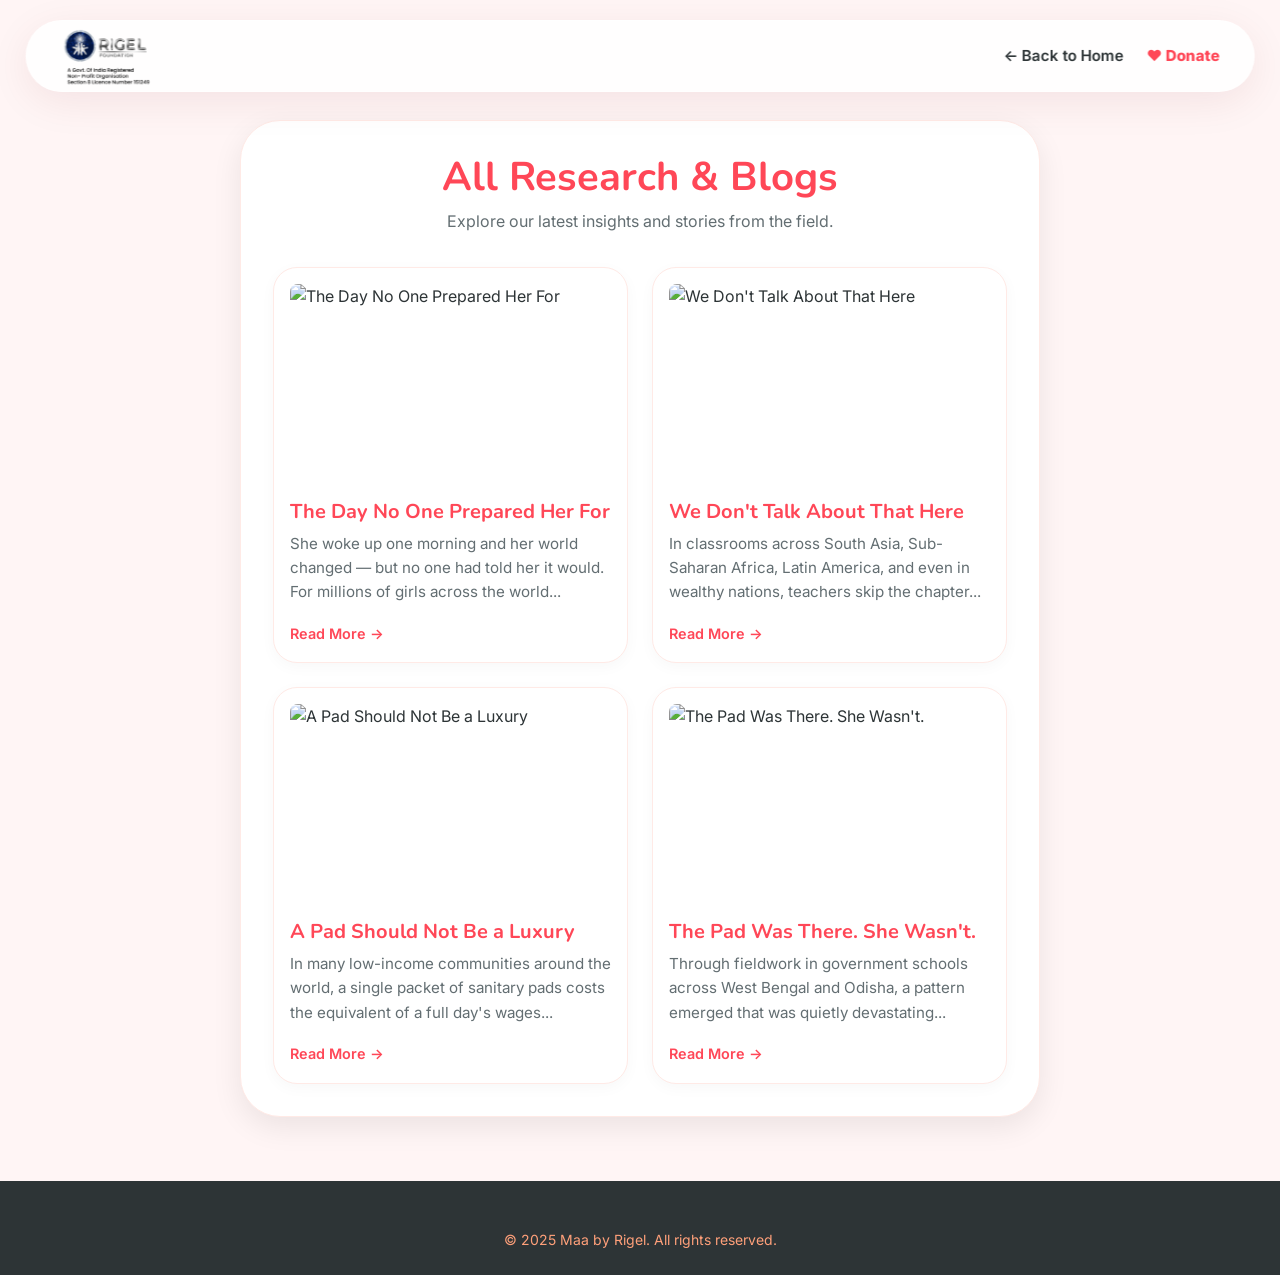
==== blog.html @ ddd319cc "initial upload" ====
<!DOCTYPE html>
<html lang="en">
<head>
  <meta charset="UTF-8">
  <meta name="viewport" content="width=device-width, initial-scale=1.0">
  <title>Blog | Maa by Rigel</title>
  <link rel="stylesheet" href="styles.css">
  <style>
    body {
      background-color: var(--color-bg);
      font-family: var(--font-family);
    }
    .blog-article {
      max-width: 800px;
      margin: 120px auto var(--space-16) auto;
      background: #fff;
      padding: var(--space-8);
      border-radius: var(--radius-xl);
      box-shadow: var(--shadow-md);
      border: 1px solid var(--red-200);
    }
    .back-link {
      display: inline-block;
      margin-bottom: var(--space-6);
      color: var(--color-text-muted);
      font-weight: 600;
      font-size: 0.95rem;
      text-decoration: none;
    }
    .back-link:hover { color: var(--color-crimson); }
    #blog-image {
      width: 100%;
      height: auto;
      max-height: 450px;
      object-fit: cover;
      border-radius: var(--radius-lg);
      margin-bottom: var(--space-6);
    }
    #blog-title {
      color: var(--color-crimson);
      font-family: var(--font-display);
      font-size: 2.5rem;
      margin-bottom: var(--space-6);
      line-height: 1.2;
    }
    #blog-content {
      line-height: 1.8;
      color: var(--color-text);
      font-size: 1.1rem;
    }
    .loading-state, .error-state {
      text-align: center;
      padding: var(--space-16) 0;
    }
    .error-state {
      display: none;
    }
  </style>
</head>
<body>

  <!-- Header -->
  <header id="site-header">
    <div class="header-container">
      <a href="index.html" class="logo">
        <img src="media/Rigel%20Logo.png" alt="Rigel Logo" style="height: 64px; width: auto; object-fit: contain;">
      </a>
      <nav id="desktop-nav">
        <ul>
          <li><a href="index.html">← Back to Home</a></li>
          <li><a href="donate.html" style="color: var(--color-crimson); font-weight: 800;">❤️ Donate</a></li>
        </ul>
      </nav>
    </div>
  </header>

  <main>
    <article class="blog-article container">
      <a href="index.html" id="back-to-home-link" class="back-link">← Back to Home</a>
      
      <div id="loading" class="loading-state">
        <h2>Loading...</h2>
      </div>

      <div id="error-msg" class="error-state">
        <h2 style="color: var(--color-crimson);">Article Not Found</h2>
        <p>The blog post you're looking for doesn't exist or has been removed.</p>
        <a href="blog.html" class="btn btn-primary" style="margin-top: 1rem;">View All Blogs</a>
      </div>

      <!-- Single Blog View -->
      <div id="blog-container" style="display: none;">
        <img id="blog-image" src="" alt="Blog Cover">
        <h1 id="blog-title"></h1>
        <div id="blog-content"></div>
      </div>

      <!-- All Blogs List View -->
      <div id="all-blogs-container" style="display: none;">
        <h1 style="color: var(--color-crimson); font-family: var(--font-display); font-size: 2.5rem; margin-bottom: var(--space-2); text-align: center;">All Research & Blogs</h1>
        <p style="text-align: center; color: var(--color-text-muted); margin-bottom: var(--space-8);">Explore our latest insights and stories from the field.</p>
        <div id="all-blogs-grid" style="display: grid; grid-template-columns: repeat(auto-fit, minmax(300px, 1fr)); gap: var(--space-6);">
        </div>
      </div>
    </article>
  </main>

  <!-- Footer -->
  <footer id="site-footer" style="background:var(--red-900); padding:3rem 0 1.5rem 0; color:var(--red-100);">
    <div class="container" style="text-align: center;">
      <p class="copyright">&copy; 2025 Maa by Rigel. All rights reserved.</p>
    </div>
  </footer>

  <script>
    document.addEventListener('DOMContentLoaded', async () => {
      // Use hash for routing (e.g., blog.html#1) because some local dev servers
      // drop query parameters during URL rewrites.
      const hashString = window.location.hash.substring(1);
      const blogId = parseInt(hashString);

      const loadingDiv = document.getElementById('loading');
      const errorDiv = document.getElementById('error-msg');
      const containerDiv = document.getElementById('blog-container');
      const allBlogsDiv = document.getElementById('all-blogs-container');
      const allBlogsGrid = document.getElementById('all-blogs-grid');
      const backLink = document.getElementById('back-to-home-link');

      try {
        const response = await fetch('data/blog.json');
        if (!response.ok) throw new Error('Failed to fetch blogs');
        
        const blogs = await response.json();

        // If no ID is provided, show ALL blogs
        if (!blogId || isNaN(blogId)) {
          backLink.style.display = 'none'; // Hide back link on main listing
          
          allBlogsGrid.innerHTML = blogs.map(blog => `
            <a href="blog.html#${blog.id}" onclick="setTimeout(() => window.location.reload(), 50)" class="card blog-card" style="text-align: left; text-decoration: none; display: block; border: 1px solid var(--red-200); border-radius: var(--radius-lg); padding: var(--space-4); transition: transform 0.3s ease;">
              <img src="${blog.image}" alt="${blog.title}" style="width: 100%; height: 200px; object-fit: cover; border-radius: var(--radius-sm); margin-bottom: 1rem;">
              <h3 style="color: var(--color-crimson); margin-bottom: 0.5rem; font-family: var(--font-display);">${blog.title}</h3>
              <p style="color: var(--color-text-muted); font-size: 0.95rem; margin-bottom: 1rem;">${blog.excerpt}</p>
              <span style="font-weight: 600; color: var(--color-crimson); font-size: 0.9rem;">Read More →</span>
            </a>
          `).join('');

          loadingDiv.style.display = 'none';
          allBlogsDiv.style.display = 'block';
          return;
        }

        // Show specific blog
        const blog = blogs.find(b => b.id === blogId);

        if (!blog) {
          loadingDiv.style.display = 'none';
          errorDiv.style.display = 'block';
          return;
        }

        // Populate content
        document.title = `${blog.title} | Maa by Rigel`;
        document.getElementById('blog-image').src = blog.image;
        document.getElementById('blog-image').alt = blog.title;
        document.getElementById('blog-title').textContent = blog.title;
        document.getElementById('blog-content').innerHTML = blog.content.replace(/\n\n/g, '<br><br>');

        loadingDiv.style.display = 'none';
        containerDiv.style.display = 'block';
      } catch (error) {
        console.error('Error loading blog:', error);
        loadingDiv.style.display = 'none';
        errorDiv.style.display = 'block';
      }
    });
  </script>
</body>
</html>
---- styles.css ----
/* ===== 01. CSS Custom Properties — Warm & Playful Theme ===== */
@import url('https://fonts.googleapis.com/css2?family=Inter:wght@400;500;600;700;800;900&family=Nunito:wght@400;600;700;800;900&display=swap');

:root {
  /* Brighter, friendlier colors for children */
  --color-crimson: #FF4757; /* Watermelon/Cherry Red - very warm and catchy */
  --color-sand: #FFA07A; /* Soft Salmon/Peach */
  --color-pearl: #FFF5F5; /* Very soft pink-tinted white */
  --color-obsidian: #2D3436; /* Softer black */

  /* Map old red variables to new playful theme */
  --red-900: #2D3436; 
  --red-800: #FF4757;
  --red-700: #FF6B81;
  --red-600: #FFA07A;
  --red-500: #FFA07A;
  --red-400: #FFA07A;
  --red-300: #FFD4CC;
  --red-200: #FFEAE6;
  --red-100: #FFF5F5;
  --red-50:  #FFF9F9;

  --color-primary:      var(--color-crimson);
  --color-primary-dark: #FF1E3C;
  --color-primary-light:#FF6B81;
  --color-accent:       var(--color-sand);

  --color-bg:      var(--color-pearl);
  --color-surface: #ffffff;
  --color-text:    var(--color-obsidian);
  --color-text-muted: #636E72;
  --color-border:  #FFEAE6;
  --color-success: #2ED573;
  --color-secondary: #1E90FF; /* Friendly Blue */

  --gradient-hero:    linear-gradient(135deg, #FFF0F0 0%, #FFE4E6 100%);
  --gradient-primary: linear-gradient(135deg, #FF4757, #FF6B81);
  --gradient-dark:    linear-gradient(135deg, #2D3436, #636E72);
  --gradient-card:    linear-gradient(145deg, #ffffff, #FFF9F9);

  --font-family: 'Inter', system-ui, sans-serif;
  --font-display: 'Nunito', sans-serif; /* Super friendly, rounded font */

  --space-1: 0.25rem; --space-2: 0.5rem; --space-3: 0.75rem;
  --space-4: 1rem;    --space-6: 1.5rem; --space-8: 2rem;
  --space-12: 3rem;   --space-16: 4rem;

  --radius-sm: 0.5rem; --radius-md: 1rem;
  --radius-lg: 1.5rem;  --radius-xl: 2.5rem; --radius-full: 9999px; /* More rounded, bubbly corners */

  --shadow-sm:    0 2px 4px rgba(0,0,0,.05);
  --shadow-md:    0 10px 30px rgba(0,0,0,.08);
  --shadow-hover: 0 20px 40px rgba(0,0,0,.12);
  --shadow-card:  0 4px 15px rgba(0,0,0,.03);

  --transition-fast: 150ms ease;
  --transition-base: 300ms ease;
}

/* ===== 02. Reset & Base ===== */
*, *::before, *::after { margin:0; padding:0; box-sizing:border-box; }

html {
  scroll-behavior: smooth;
  font-family: var(--font-family);
  color: var(--color-text);
  background-color: var(--color-bg);
  line-height: 1.6;
}
body { overflow-x: hidden; }
a { text-decoration: none; color: inherit; }
ul { list-style: none; }
img, svg { max-width:100%; display:block; }

.container { max-width:1200px; margin:0 auto; padding:0 var(--space-4); }
.section    { padding: var(--space-16) 0; }
.bg-soft    { background-color: var(--red-50); }
.bg-primary { background: var(--gradient-dark); color:#fff; }
.bg-red-light { background-color: var(--red-100); }
.text-white { color:#fff; }
.hidden { display:none !important; }

/* ===== 03. Typography ===== */
h1,h2,h3,h4 { font-weight:700; line-height:1.2; margin-bottom:var(--space-4); }
h1 { font-family: var(--font-display); font-size:clamp(2.2rem,5vw,4rem); color:var(--red-800); }
h2 { font-size:clamp(1.75rem,4vw,2.75rem); color:var(--color-text); text-align:center; }
h3 { font-size:1.25rem; }

.section-title   { margin-bottom:var(--space-2); }
.section-subtitle{
  text-align:center; color:var(--color-text-muted);
  max-width:650px; margin:0 auto var(--space-8) auto; font-size:1.1rem;
}
.link-source{
  display:block; text-align:center; color:var(--color-primary);
  font-weight:600; margin-bottom:var(--space-8); font-size:0.9rem;
}
.link-source:hover { text-decoration:underline; }

/* ===== 04. Buttons ===== */
.btn {
  display:inline-flex; align-items:center; justify-content:center;
  padding:0.875rem 1.75rem; border-radius:var(--radius-full);
  font-family:var(--font-display);
  font-weight:700; cursor:pointer; transition:all 0.4s cubic-bezier(0.175, 0.885, 0.32, 1.275);
  border:none; font-size:1.1rem; gap:0.5rem; letter-spacing:0.5px;
}
.btn-primary { background:var(--gradient-primary); color:#fff; box-shadow:var(--shadow-md); }
.btn-primary:hover { transform:translateY(-4px) scale(1.05); box-shadow:var(--shadow-hover); }
.btn-secondary { background:var(--color-secondary); color:#fff; box-shadow:var(--shadow-sm); }
.btn-secondary:hover { background:#187BCD; transform:translateY(-4px) scale(1.05); box-shadow:var(--shadow-md); }
.btn-ghost {
  background:transparent; color:var(--color-primary);
  border:2px solid var(--color-primary);
}
.btn-ghost:hover { background:var(--color-primary); color:#fff; }
.btn-white { background:#fff; color:var(--red-700); font-weight:700; }
.btn-white:hover { background:var(--red-50); transform:translateY(-2px); box-shadow:var(--shadow-md); }
.btn-sm { padding:0.45rem 1rem; font-size:0.875rem; }

/* ===== 05. Badge ===== */
.badge {
  display:inline-block; padding:0.25rem 0.75rem;
  background:var(--red-100); border-radius:var(--radius-full);
  font-size:0.8rem; font-weight:600; color:var(--red-700);
  box-shadow:var(--shadow-sm);
}

/* Utilities */
.mt-4 { margin-top:var(--space-8); }
.mt-6 { margin-top:var(--space-12); }
.text-center { text-align:center; }

/* ===== 06. Glass / Cards ===== */
.glass-panel {
  background:rgba(255,255,255,.12);
  backdrop-filter:blur(14px); -webkit-backdrop-filter:blur(14px);
  border:1px solid rgba(255,255,255,.25);
  border-radius:var(--radius-lg); padding:var(--space-6);
  box-shadow:0 8px 32px rgba(127,29,29,.2);
}
.glassmorphism-card {
  background:rgba(255,255,255,.85);
  backdrop-filter:blur(10px); -webkit-backdrop-filter:blur(10px);
  border:1px solid rgba(255,255,255,.6);
  box-shadow:0 4px 20px rgba(220,38,38,.08);
}
.glassmorphism-card:hover {
  background:#fff;
  transform:translateY(-8px) scale(1.02);
  box-shadow:var(--shadow-hover);
}

.grid {
  display:grid;
  grid-template-columns:repeat(auto-fit,minmax(300px,1fr));
  gap:var(--space-8);
}
.card {
  background:var(--color-surface); border-radius:var(--radius-xl);
  padding:var(--space-8); box-shadow:var(--shadow-card);
  transition:all 0.4s cubic-bezier(0.175, 0.885, 0.32, 1.275);
  border:1px solid rgba(0,0,0,0.05);
}
.card:hover {
  transform:translateY(-8px);
  box-shadow: 0 20px 40px rgba(113, 0, 20, 0.12);
  border-color: rgba(179, 143, 111, 0.3);
}

/* Gradient Text Utility */
.text-gradient, .section-title {
  background: linear-gradient(135deg, var(--color-crimson), #e63946);
  -webkit-background-clip: text;
  -webkit-text-fill-color: transparent;
}

/* Floating Animation Utility */
@keyframes softFloat {
  0% { transform: translateY(0px); }
  50% { transform: translateY(-8px); }
  100% { transform: translateY(0px); }
}
.float-anim, .glance-icon, .join-icon, .pillar-icon {
  animation: softFloat 4s ease-in-out infinite;
}

/* Pulse Button Glow */
@keyframes pulseGlow {
  0% { box-shadow: 0 0 0 0 rgba(113, 0, 20, 0.4); }
  70% { box-shadow: 0 0 0 15px rgba(113, 0, 20, 0); }
  100% { box-shadow: 0 0 0 0 rgba(113, 0, 20, 0); }
}
.btn-primary.pulse {
  animation: pulseGlow 2.5s infinite;
}

.icon-wrap { font-size:2.75rem; margin-bottom:var(--space-4); text-align:center; }

/* ===== 07. Header (Floating Pill) ===== */
#site-header {
  position:fixed; top:20px; left:50%; transform:translateX(-50%);
  width: 96%; max-width: 1450px;
  background:rgba(255,255,255,0.85);
  backdrop-filter:blur(20px); -webkit-backdrop-filter:blur(20px);
  z-index:1000; box-shadow:0 10px 40px rgba(113, 0, 20, 0.08);
  border: 1px solid rgba(255,255,255,0.6);
  border-radius:50px;
  transition:all var(--transition-base);
}
.header-container {
  display:flex; align-items:center; justify-content:space-between;
  height:70px; padding:0 var(--space-6);
}
.logo {
  display:flex; align-items:center; gap:var(--space-2);
  font-size:1.3rem; font-weight:800; color:var(--red-700);
  font-family:var(--font-display);
}
.logo svg { color:var(--red-600); }

#desktop-nav ul { display:flex; gap:0.25rem; flex-wrap:wrap; align-items:center; }
#desktop-nav a {
  font-weight:600; font-size:0.95rem; color:var(--color-text);
  transition:all var(--transition-fast); padding:0.4rem 0.6rem;
  border-radius:20px;
}
#desktop-nav a:hover { 
  color:var(--color-crimson); 
  background:var(--red-50);
}
#desktop-nav a.nav-highlight {
  color:#fff; background:var(--gradient-primary);
  padding:0.4rem 1.2rem; border-radius:var(--radius-full);
  box-shadow:var(--shadow-sm); margin-left: 0.5rem;
}
#desktop-nav a.nav-highlight:hover { 
  transform:translateY(-2px); 
  box-shadow:var(--shadow-md); 
  background:var(--color-crimson);
}

.header-controls { display:flex; align-items:center; gap:var(--space-4); }
#lang-selector {
  padding:0.4rem 1rem; border-radius:20px;
  border:1px solid var(--red-200); background:rgba(255,255,255,0.8);
  font-family:inherit; font-size:0.9rem; font-weight:600; cursor:pointer; outline:none;
  color:var(--color-crimson); transition:all var(--transition-fast);
}
#lang-selector:hover {
  background:var(--red-50);
  border-color:var(--color-crimson);
}
#menu-toggle {
  display:none; background:none; border:none;
  cursor:pointer; width:30px; height:24px; position:relative; z-index:1001;
}
#menu-toggle .bar {
  display:block; width:100%; height:2px;
  background-color:var(--red-700); transition:all var(--transition-base);
  position:absolute; left:0; border-radius:2px;
}
#menu-toggle .bar:nth-child(1) { top:0; }
#menu-toggle .bar:nth-child(2) { top:11px; }
#menu-toggle .bar:nth-child(3) { top:22px; }
#menu-toggle[aria-expanded="true"] .bar:nth-child(1) { transform:rotate(45deg); top:11px; }
#menu-toggle[aria-expanded="true"] .bar:nth-child(2) { opacity:0; }
#menu-toggle[aria-expanded="true"] .bar:nth-child(3) { transform:rotate(-45deg); top:11px; }

#mobile-menu {
  position:fixed; top:100px; left:20px; width:calc(100% - 40px);
  max-height:calc(100vh - 120px); overflow-y:auto;
  background:rgba(255,255,255,0.95); backdrop-filter:blur(20px);
  padding:var(--space-8); flex-direction:column;
  gap:var(--space-6); box-shadow:var(--shadow-hover);
  border:1px solid rgba(255,255,255,0.6);
  border-radius:24px; z-index:999;
}
#mobile-menu:not(.hidden) { display:flex; }
#mobile-menu a { font-size:1.5rem; font-weight:700; color:var(--red-800); text-align:center; }

/* ===== 08. Hero ===== */
.hero {
  min-height:100vh; display:flex; align-items:center; justify-content:center;
  text-align:center; background:var(--gradient-hero); padding-top:100px;
  padding-bottom: 6rem; /* Space for SVG wave */
  position:relative; overflow:hidden;
}
.hero::before {
  content:''; position:absolute; inset:0;
  background: radial-gradient(ellipse 80% 60% at 50% 0%, rgba(220,38,38,.08) 0%, transparent 70%);
  pointer-events:none;
}
.custom-shape-divider-bottom {
  position: absolute;
  bottom: 0;
  left: 0;
  width: 100%;
  overflow: hidden;
  line-height: 0;
  transform: rotate(180deg);
}
.custom-shape-divider-bottom svg {
  position: relative;
  display: block;
  width: calc(100% + 1.3px);
  height: 90px;
}
.custom-shape-divider-bottom .shape-fill {
  fill: var(--color-bg);
}

/* floating petals */
.hero-shapes { position:absolute; inset:0; pointer-events:none; overflow:hidden; }
.shape {
  position:absolute; border-radius:var(--radius-full); opacity:0.6; filter:blur(40px);
  animation: floatPlayful 8s ease-in-out infinite;
}
.shape-1 { width:320px; height:320px; background:var(--color-crimson); top:-80px; left:-60px; animation-delay:0s; }
.shape-2 { width:200px; height:200px; background:var(--color-sand); bottom:10%; right:-40px; animation-delay:2s; }
.shape-3 { width:140px; height:140px; background:var(--color-secondary); top:30%; right:15%; animation-delay:4s; }

@keyframes floatPlayful {
  0%,100% { transform:translateY(0) rotate(0deg) scale(1); }
  50%      { transform:translateY(-25px) rotate(8deg) scale(1.1); }
}

.hero__content { max-width:820px; padding:0 var(--space-4); position:relative; z-index:1; }
.hero__badge {
  display:inline-block; padding:0.4rem 1.2rem;
  background:rgba(127,29,29,.1); border:1px solid var(--red-300);
  border-radius:var(--radius-full); font-size:0.9rem; font-weight:600;
  color:var(--red-800); margin-bottom:var(--space-6);
  backdrop-filter:blur(4px);
}
.hero__subtext {
  font-size:1.2rem; color:var(--color-text-muted); margin-bottom:var(--space-8);
  max-width:620px; margin-left:auto; margin-right:auto;
}
.hero__cta {
  display:flex; flex-wrap:wrap; gap:var(--space-4);
  justify-content:center; margin-bottom:var(--space-8);
}
.hero__tagline { font-weight:600; color:var(--red-700); font-size:1.05rem; }

/* stats strip */
.hero-stats {
  display:flex; flex-wrap:wrap; justify-content:center;
  gap:var(--space-8); margin-top:var(--space-12);
  padding:var(--space-6) var(--space-4);
  background:rgba(255,255,255,.7); border-radius:var(--radius-xl);
  backdrop-filter:blur(8px); border:1px solid var(--red-200);
}
.hero-stat { text-align:center; }
.hero-stat-num { font-size:2rem; font-weight:800; color:var(--red-700); font-family:var(--font-display); line-height:1; }
.hero-stat-label { font-size:0.8rem; color:var(--color-text-muted); font-weight:500; margin-top:0.2rem; }

/* ===== 09. PDF Insights Section ===== */
.insights-pdf-section { padding:var(--space-16) 0; background:#fff; }

.insights-tabs {
  display:flex; flex-wrap:wrap; gap:var(--space-2);
  justify-content:center; margin-bottom:var(--space-8);
}
.tab-btn {
  padding:0.6rem 1.4rem; border-radius:var(--radius-full);
  border:2px solid var(--red-300); background:#fff;
  color:var(--red-700); font-weight:600; font-size:0.9rem;
  cursor:pointer; transition:all var(--transition-base);
}
.tab-btn:hover, .tab-btn.active {
  background:var(--gradient-primary); color:#fff; border-color:transparent;
  box-shadow:var(--shadow-sm);
}
.tab-panel { display:none; }
.tab-panel.active { display:block; }

.pdf-insight-hero {
  background:var(--gradient-primary); border-radius:var(--radius-xl);
  padding:var(--space-12) var(--space-8); color:#fff; margin-bottom:var(--space-8);
  position:relative; overflow:hidden;
}
.pdf-insight-hero::after {
  content:''; position:absolute; right:-60px; top:-60px;
  width:280px; height:280px;
  background:rgba(255,255,255,.08); border-radius:50%;
}
.pdf-insight-hero h3 {
  font-family:var(--font-display); font-size:clamp(1.5rem,3vw,2.2rem);
  color:#fff; margin-bottom:var(--space-4);
}
.pdf-insight-hero p { font-size:1.1rem; opacity:.9; max-width:700px; line-height:1.8; }

.stats-row {
  display:grid; grid-template-columns:repeat(auto-fit,minmax(180px,1fr));
  gap:var(--space-4); margin:var(--space-8) 0;
}
.stat-bubble {
  background:var(--red-50); border:2px solid var(--red-200);
  border-radius:var(--radius-lg); padding:var(--space-6);
  text-align:center; transition:all var(--transition-base);
}
.stat-bubble:hover { border-color:var(--red-500); transform:translateY(-4px); box-shadow:var(--shadow-card); }
.stat-bubble .stat-num {
  font-size:2.5rem; font-weight:900; color:var(--red-700);
  font-family:var(--font-display); line-height:1; margin-bottom:0.4rem;
}
.stat-bubble .stat-label { font-size:0.85rem; color:var(--color-text-muted); font-weight:500; line-height:1.4; }

.insights-cards-grid {
  display:grid; grid-template-columns:repeat(auto-fit,minmax(320px,1fr));
  gap:var(--space-6); margin-bottom:var(--space-8);
}
.insight-card {
  border-left:4px solid var(--red-400); background:#fff;
  border-radius:var(--radius-md);
  padding:var(--space-6); box-shadow:var(--shadow-card);
  transition:all var(--transition-base);
  border: 1px solid rgba(0,0,0,0.04);
  border-left-width: 4px;
}
.insight-card:hover { transform:translateY(-4px); box-shadow:var(--shadow-md); border-left-color:var(--red-600); }
.insight-card h4 { color:var(--red-800); font-size:1rem; margin-bottom:var(--space-2); }
.insight-card p  { color:var(--color-text-muted); font-size:0.92rem; line-height:1.7; }

.quote-block {
  background:var(--red-50); border-left:5px solid var(--red-600);
  border-radius:0 var(--radius-lg) var(--radius-lg) 0;
  padding:var(--space-6) var(--space-8);
  margin:var(--space-8) 0; position:relative;
}
.quote-block::before { content:'"'; font-size:5rem; color:var(--red-200); position:absolute; top:-10px; left:20px; line-height:1; font-family:Georgia,serif; }
.quote-block p { font-size:1.15rem; font-style:italic; color:var(--red-900); padding-left:var(--space-4); line-height:1.8; }

.pdf-download-bar {
  background:var(--gradient-dark); border-radius:var(--radius-xl);
  padding:var(--space-6) var(--space-8); color:#fff;
  display:flex; align-items:center; justify-content:space-between;
  flex-wrap:wrap; gap:var(--space-4); margin-top:var(--space-8);
}
.pdf-download-bar h4 { font-size:1.1rem; color:#fff; margin:0; }
.pdf-download-bar p  { font-size:0.85rem; opacity:.8; margin:0; }

/* ===== 10. Learn Cards ===== */
.learn-card h3 { color:var(--red-700); margin-bottom:var(--space-2); }

/* ===== 11. Tracker ===== */
.tracker-card { max-width:600px; margin:0 auto; text-align:center; }
.form-group { margin-bottom:var(--space-4); text-align:left; }
.form-group label { display:block; margin-bottom:var(--space-2); font-weight:500; color:var(--red-800); }
.form-group input, .form-group select, .qa-form textarea, .qa-form select {
  width:100%; padding:0.75rem; border:2px solid var(--red-200);
  border-radius:var(--radius-md); font-family:inherit; font-size:1rem;
  outline:none; transition:border-color var(--transition-fast);
}
.form-group input:focus, .qa-form textarea:focus, .qa-form select:focus { border-color:var(--red-500); }
.result-box {
  margin-top:var(--space-6); padding:var(--space-4);
  background:var(--red-50); border-radius:var(--radius-md);
  border:1px solid var(--red-200);
}
.highlight-date { font-size:2rem; font-weight:700; color:var(--red-700); margin:var(--space-2) 0; }
.countdown { font-size:1.1rem; color:var(--color-text-muted); }
#days-countdown { font-weight:700; color:var(--red-600); }

/* ===== 12. Q&A ===== */
.qa-form { max-width:700px; margin:0 auto var(--space-8) auto; }
.qa-controls { display:flex; gap:var(--space-4); margin-top:var(--space-4); justify-content:flex-end; }
.qa-controls select { width:auto; }
.qa-list { max-width:700px; margin:0 auto; display:flex; flex-direction:column; gap:var(--space-4); }
.qa-card {
  background:#fff; border-radius:var(--radius-md);
  padding:var(--space-4); box-shadow:var(--shadow-card);
  border-left:4px solid var(--red-500);
}
.qa-meta { display:flex; justify-content:space-between; margin-bottom:var(--space-2); font-size:0.875rem; color:var(--color-text-muted); }
.qa-question { font-weight:600; margin-bottom:var(--space-2); color:var(--red-900); }
.qa-answer { padding-top:var(--space-2); border-top:1px dashed var(--red-200); color:var(--color-text-muted); font-style:italic; }

/* ===== 13. Impact ===== */
.impact-grid { display:grid; grid-template-columns:repeat(auto-fit,minmax(200px,1fr)); gap:var(--space-6); text-align:center; margin-bottom:var(--space-8); }
.impact-card .counter { font-size:4rem; font-weight:800; margin-bottom:var(--space-2); color:#fff; font-family:var(--font-display); text-shadow:0 4px 12px rgba(0,0,0,.2); }
.impact-card p { font-size:1.1rem; font-weight:600; color:#fff; opacity:.95; }
.progress-container { max-width:600px; margin:0 auto; }
.progress-row { margin-bottom:var(--space-4); }
.progress-row span { display:block; margin-bottom:var(--space-2); font-weight:500; color:#fff; }
.progress-bar-wrap { width:100%; height:24px; background:rgba(255,255,255,.2); border-radius:var(--radius-full); overflow:hidden; }
.progress-bar {
  height:100%; background:#fff; color:var(--red-700);
  display:flex; align-items:center; padding-left:var(--space-4);
  font-size:0.875rem; font-weight:700; border-radius:var(--radius-full);
  transition:width 1.2s ease-out;
}

/* ===== Our Impact At a Glance ===== */
.impact-glance-grid {
  display: grid;
  grid-template-columns: repeat(auto-fit, minmax(280px, 1fr));
  gap: var(--space-6);
  margin-top: var(--space-8);
  margin-bottom: var(--space-8);
}
.glance-card {
  background: var(--color-surface);
  border: 1px solid var(--red-200);
  border-radius: var(--radius-xl);
  padding: var(--space-8) var(--space-5);
  text-align: center;
  transition: transform var(--transition-base), box-shadow var(--transition-base);
}
.glance-card:hover {
  transform: translateY(-5px);
  box-shadow: var(--shadow-md);
  border-color: var(--color-sand);
}
.glance-icon {
  font-size: 2.8rem;
  margin-bottom: var(--space-4);
}
.glance-num {
  display: inline-block;
  font-size: 3.5rem;
  font-weight: 800;
  color: var(--color-obsidian);
  font-family: var(--font-display);
  line-height: 1;
}
.glance-title {
  color: var(--color-crimson);
  font-size: 1.15rem;
  margin-top: var(--space-4);
  margin-bottom: var(--space-3);
  font-weight: 700;
}
.glance-desc {
  color: var(--color-text-muted);
  font-size: 0.95rem;
  line-height: 1.6;
}

/* ===== Timeline ===== */
.timeline-container {
  position: relative;
  max-width: 800px;
  margin: var(--space-8) auto 0;
  padding-left: var(--space-6);
}
.timeline-container::before {
  content: '';
  position: absolute;
  top: 0; left: 15px;
  height: 100%; width: 4px;
  background: var(--red-200);
  border-radius: 4px;
}
.timeline-item {
  position: relative;
  margin-bottom: var(--space-8);
}
.timeline-item:last-child { margin-bottom: 0; }
.timeline-dot {
  position: absolute;
  left: -calc(var(--space-6) + 7px);
  top: 24px;
  width: 18px; height: 18px;
  background: var(--color-crimson);
  border: 4px solid var(--color-surface);
  border-radius: 50%;
  z-index: 2;
  box-shadow: 0 0 0 4px var(--red-100);
}
.timeline-content {
  padding: var(--space-6);
  background: var(--color-surface);
  position: relative;
}
.timeline-content::before {
  content: '';
  position: absolute;
  top: 24px; left: -10px;
  border-width: 10px 10px 10px 0;
  border-style: solid;
  border-color: transparent var(--color-surface) transparent transparent;
}
.timeline-content h3 {
  color: var(--color-crimson);
  margin-bottom: var(--space-2);
  font-family: var(--font-display);
}
.timeline-date {
  color: var(--color-sand);
  font-weight: 700;
  font-size: 0.9rem;
  margin-bottom: var(--space-3);
  display: inline-block;
  background: var(--red-50);
  padding: 0.2rem 0.6rem;
  border-radius: var(--radius-full);
}

/* ===== 14. Research Cards ===== */
.research-card { text-align:center; }
.research-card h3 { color:var(--red-800); margin-bottom:var(--space-2); }

/* ===== 15. Team ===== */
.team-grid { display:grid; grid-template-columns:repeat(auto-fit,minmax(250px,1fr)); gap:var(--space-6); }
.team-card { text-align:center; }
.avatar {
  width:160px; height:160px; border-radius:50%; margin:0 auto var(--space-4) auto;
  border:4px solid var(--color-pearl); box-shadow:var(--shadow-md);
  position:relative; overflow:hidden;
}
.avatar img {
  width:100%; height:100%; object-fit:cover; transition:transform var(--transition-base);
}
.team-card:hover .avatar img { transform:scale(1.1); }
.bg-1 { background:var(--gradient-primary); }
.bg-2 { background:linear-gradient(135deg,#991b1b,#c2410c); }
.bg-3 { background:linear-gradient(135deg,#7f1d1d,#be123c); }
.role { color:var(--color-text-muted); font-size:0.9rem; }

/* ===== 16. Schemes ===== */
.scheme-card .badge { margin-bottom:var(--space-3); }

/* ===== 17. Footer ===== */
#site-footer { background:var(--red-900); padding:var(--space-12) 0 var(--space-6) 0; color:var(--red-100); }
.footer-grid { display:grid; grid-template-columns:repeat(auto-fit,minmax(250px,1fr)); gap:var(--space-8); margin-bottom:var(--space-8); }
.footer-col h4 { margin-bottom:var(--space-4); color:#fff; }
.footer-col p { color:var(--red-200); font-size:0.95rem; }
.footer-col a { color:var(--red-300); }
.footer-col a:hover { color:#fff; }
.footer-bottom { text-align:center; padding-top:var(--space-6); border-top:1px solid var(--red-800); }
.disclaimer {
  font-size:0.875rem; color:var(--red-300); margin-bottom:var(--space-2);
  padding:var(--space-4); background:rgba(255,255,255,.05);
  border-radius:var(--radius-md); display:inline-block;
}
.copyright { font-size:0.875rem; color:var(--red-400); }

/* ===== 18. Animations ===== */
.fade-in-up { opacity:0; transform:translateY(30px); transition:opacity 0.8s ease-out, transform 0.8s ease-out; }
.fade-in-up.visible { opacity:1; transform:translateY(0); }

@keyframes pulse-ring {
  0% { transform:scale(.95); box-shadow:0 0 0 0 rgba(220,38,38,.4); }
  70%{ transform:scale(1);   box-shadow:0 0 0 14px rgba(220,38,38,0); }
  100%{ transform:scale(.95);box-shadow:0 0 0 0 rgba(220,38,38,0); }
}
.pulse { animation:pulse-ring 2s ease-out infinite; }

/* ===== 13. Leader / Featured Person Card ===== */
.leader-card {
  display:grid;
  grid-template-columns: 280px 1fr;
  gap:var(--space-8);
  background:#fff;
  border:1px solid var(--red-200);
  border-radius:var(--radius-xl);
  padding:var(--space-8);
  box-shadow:var(--shadow-hover);
  margin-bottom:var(--space-12);
  position:relative;
  overflow:hidden;
}
.leader-card::before {
  content:'';
  position:absolute;
  top:0; left:0; right:0;
  height:5px;
  background:var(--gradient-primary);
}
.leader-card::after {
  content:'';
  position:absolute;
  top:-60px; right:-60px;
  width:200px; height:200px;
  background:var(--red-100);
  border-radius:50%;
  opacity:0.5;
}

.leader-card__visual {
  display:flex;
  flex-direction:column;
  align-items:center;
  gap:var(--space-4);
  position:relative;
  z-index:1;
}

.leader-avatar-ring {
  width:180px; height:180px;
  border-radius:var(--radius-full);
  padding:5px;
  background:var(--gradient-primary);
  box-shadow:0 0 0 6px var(--red-100), var(--shadow-hover);
  animation:pulse-ring 3s ease-out infinite;
}
.leader-avatar {
  width:100%; height:100%;
  border-radius:var(--radius-full);
  background:var(--gradient-dark);
  display:flex; align-items:center; justify-content:center;
  font-size:3.5rem; font-weight:900;
  color:#fff; font-family:var(--font-display);
  letter-spacing:-1px;
}

.leader-badge-row {
  display:flex; flex-direction:column; gap:var(--space-2);
  align-items:center; width:100%;
}
.leader-badge {
  display:inline-block;
  background:var(--red-50);
  border:1px solid var(--red-200);
  color:var(--red-800);
  border-radius:var(--radius-full);
  padding:0.35rem 1rem;
  font-size:0.8rem; font-weight:600;
  text-align:center; width:100%;
}

.leader-card__content {
  position:relative; z-index:1;
  display:flex; flex-direction:column; gap:var(--space-4);
}

.leader-tag {
  display:inline-block;
  background:var(--gradient-primary);
  color:#fff;
  border-radius:var(--radius-full);
  padding:0.2rem 0.9rem;
  font-size:0.75rem; font-weight:700;
  letter-spacing:0.05em; text-transform:uppercase;
  width:fit-content;
}
.leader-name {
  font-family:var(--font-display);
  font-size:clamp(1.8rem,3vw,2.5rem);
  color:var(--red-900);
  margin:0;
  line-height:1.1;
}
.leader-title {
  font-size:1rem;
  color:var(--red-600);
  font-weight:600;
  margin:0;
}
.leader-bio {
  font-size:0.97rem;
  color:var(--color-text-muted);
  line-height:1.8;
  margin:0;
}

.leader-pillars {
  display:flex; flex-wrap:wrap; gap:var(--space-3);
  margin-top:var(--space-2);
}
.pillar {
  display:flex; align-items:center; gap:0.5rem;
  background:var(--red-50);
  border:1px solid var(--red-200);
  border-radius:var(--radius-full);
  padding:0.4rem 1rem;
  font-size:0.85rem; font-weight:600; color:var(--red-800);
  transition:all var(--transition-base);
}
.pillar:hover { background:var(--red-100); transform:translateY(-2px); }
.pillar-icon { font-size:1rem; }

.leader-quote {
  background:var(--red-50);
  border-left:4px solid var(--red-600);
  border-radius:0 var(--radius-md) var(--radius-md) 0;
  padding:var(--space-4) var(--space-6);
  margin:var(--space-2) 0 0 0;
  position:relative;
}
.leader-quote::before {
  content:'"';
  font-size:4rem; color:var(--red-200);
  position:absolute; top:-12px; left:12px;
  line-height:1; font-family:Georgia,serif;
}
.leader-quote p,
.leader-quote {
  font-size:1rem;
  font-style:italic;
  color:var(--red-900);
  line-height:1.7;
}
.leader-quote cite {
  display:block;
  margin-top:var(--space-2);
  font-style:normal;
  font-weight:700;
  font-size:0.85rem;
  color:var(--red-600);
}

.team-subheading {
  text-align:center;
  font-size:1.5rem;
  color:var(--red-800);
  margin-bottom:var(--space-6);
  font-family:var(--font-display);
}

@media(max-width:768px){
  .leader-card {
    grid-template-columns:1fr;
  }
  .leader-card__visual { margin-bottom:var(--space-2); }
  .leader-avatar-ring { width:140px; height:140px; }
  .leader-avatar { font-size:2.5rem; }
}


.ministry-banner {
  display:flex; flex-wrap:wrap; align-items:center; justify-content:space-between;
  background:var(--gradient-primary); border-radius:var(--radius-xl);
  padding:var(--space-8); gap:var(--space-6); margin-bottom:var(--space-8);
  position:relative; overflow:hidden;
}
.ministry-banner::after {
  content:''; position:absolute; right:-40px; bottom:-40px;
  width:220px; height:220px; background:rgba(255,255,255,.07); border-radius:50%;
}
.ministry-banner__left {
  display:flex; align-items:center; gap:var(--space-4); color:#fff;
}
.ministry-logo-icon { font-size:3rem; }
.ministry-banner__left h3 { color:#fff; margin:0 0 0.3rem 0; font-size:1.3rem; }
.ministry-banner__left p  { color:rgba(255,255,255,.85); margin:0; font-size:0.95rem; }
.ministry-banner__right {
  display:flex; flex-wrap:wrap; gap:var(--space-4);
}
.ministry-helpline {
  background:rgba(255,255,255,.15); backdrop-filter:blur(8px);
  border:1px solid rgba(255,255,255,.3); border-radius:var(--radius-md);
  padding:var(--space-3) var(--space-4); text-align:center; min-width:130px;
}
.helpline-label { display:block; font-size:0.75rem; color:rgba(255,255,255,.8); font-weight:500; }
.helpline-number { display:block; font-size:1.5rem; font-weight:800; color:#fff; font-family:var(--font-display); margin:0.2rem 0; }
.helpline-note   { display:block; font-size:0.7rem; color:rgba(255,255,255,.75); }

.ministry-facts {
  display:grid; grid-template-columns:repeat(auto-fit,minmax(140px,1fr));
  gap:var(--space-4); margin-bottom:var(--space-8);
}
.mfact {
  background:#fff; border:2px solid var(--red-200); border-radius:var(--radius-lg);
  padding:var(--space-5); text-align:center; transition:all var(--transition-base);
}
.mfact:hover { border-color:var(--red-500); transform:translateY(-4px); box-shadow:var(--shadow-card); }
.mfact-num   { font-size:2rem; font-weight:900; color:var(--red-700); font-family:var(--font-display); line-height:1; }
.mfact-label { font-size:0.8rem; color:var(--color-text-muted); margin-top:0.4rem; font-weight:500; line-height:1.3; }

.scheme-filters {
  display:flex; flex-wrap:wrap; gap:var(--space-2);
  margin-bottom:var(--space-6);
}
.scheme-filter-btn {
  padding:0.45rem 1.1rem; border-radius:var(--radius-full);
  border:2px solid var(--red-300); background:#fff;
  color:var(--red-700); font-weight:600; font-size:0.85rem;
  cursor:pointer; transition:all var(--transition-base);
}
.scheme-filter-btn:hover,.scheme-filter-btn.active {
  background:var(--gradient-primary); color:#fff;
  border-color:transparent; box-shadow:var(--shadow-sm);
}

.schemes-grid-layout {
  display:grid;
  grid-template-columns:repeat(auto-fit,minmax(300px,1fr));
  gap:var(--space-6); margin-bottom:var(--space-10);
}

.scheme-card-rich {
  background:#fff; border-radius:var(--radius-lg);
  border:1px solid var(--red-200); overflow:hidden;
  box-shadow:var(--shadow-card); transition:all var(--transition-base);
  display:flex; flex-direction:column;
}
.scheme-card-rich:hover { transform:translateY(-6px); box-shadow:var(--shadow-hover); border-color:var(--red-400); }
.scheme-card-rich[data-hidden="true"] { display:none; }

.scheme-card-header {
  background:var(--red-50); padding:var(--space-4) var(--space-5);
  border-bottom:1px solid var(--red-100);
  display:flex; align-items:center; gap:var(--space-3);
}
.scheme-icon { font-size:2rem; }
.scheme-card-header-text h3 { margin:0; font-size:1rem; color:var(--red-800); }
.scheme-card-header-text .scheme-ministry-tag {
  font-size:0.72rem; font-weight:600; color:var(--red-600);
  background:var(--red-100); padding:0.15rem 0.5rem;
  border-radius:var(--radius-full); display:inline-block; margin-top:0.2rem;
}

.scheme-card-body { padding:var(--space-5); flex:1; }
.scheme-card-body p { font-size:0.9rem; color:var(--color-text-muted); margin-bottom:var(--space-3); line-height:1.7; }
.scheme-card-body .scheme-benefits { margin:var(--space-3) 0; }
.scheme-card-body .scheme-benefits li {
  font-size:0.85rem; color:var(--color-text); padding:0.25rem 0;
  border-bottom:1px dashed var(--red-100); display:flex; gap:0.5rem;
}
.scheme-card-body .scheme-benefits li:last-child { border-bottom:none; }
.scheme-eligibility {
  background:var(--red-50); border-radius:var(--radius-sm);
  padding:var(--space-3); margin-top:var(--space-3); font-size:0.82rem;
  color:var(--red-800);
}
.scheme-eligibility strong { color:var(--red-700); }

.scheme-card-footer {
  padding:var(--space-3) var(--space-5); border-top:1px solid var(--red-100);
  display:flex; align-items:center; justify-content:space-between; gap:var(--space-2);
  flex-wrap:wrap; background:var(--red-50);
}
.scheme-helpline-pill {
  background:var(--red-700); color:#fff;
  border-radius:var(--radius-full); padding:0.3rem 0.8rem;
  font-size:0.8rem; font-weight:700;
}

/* Mission Shakti deep-dive */
.mission-shakti-card {
  background:var(--gradient-dark); border-radius:var(--radius-xl);
  padding:var(--space-8); color:#fff; margin-top:var(--space-8);
}
.ms-header {
  display:flex; align-items:flex-start; gap:var(--space-4);
  margin-bottom:var(--space-6);
}
.ms-icon { font-size:3rem; }
.ms-header h3 { color:#fff; margin:0 0 0.4rem 0; font-size:1.4rem; }
.ms-header p  { color:rgba(255,255,255,.8); margin:0; font-size:0.95rem; }
.ms-grid {
  display:grid; grid-template-columns:repeat(auto-fit,minmax(260px,1fr));
  gap:var(--space-6);
}
.ms-sub {
  background:rgba(255,255,255,.08); border-radius:var(--radius-lg);
  padding:var(--space-5); border:1px solid rgba(255,255,255,.15);
}
.ms-sub h4 { color:#fff; margin-bottom:var(--space-3); font-size:1rem; }
.ms-sub ul  { padding-left:0; }
.ms-sub li  {
  color:rgba(255,255,255,.9); font-size:0.88rem;
  padding:0.35rem 0; border-bottom:1px solid rgba(255,255,255,.1);
}
.ms-sub li:last-child { border-bottom:none; }

/* ===== Blog & Modal ===== */
.blog-card {
  transition: transform var(--transition-base), box-shadow var(--transition-base);
  cursor: pointer;
  display: flex; flex-direction: column;
}
.blog-card:hover {
  transform: translateY(-5px);
  box-shadow: var(--shadow-lg);
}

.modal {
  position: fixed; top: 0; left: 0; width: 100%; height: 100%;
  background: rgba(0,0,0,0.6); backdrop-filter: blur(4px);
  display: flex; align-items: center; justify-content: center;
  z-index: 1000; padding: var(--space-4);
  opacity: 1; transition: opacity 0.3s;
}
.modal.hidden { opacity: 0; pointer-events: none; }
.modal-content {
  background: #fff; border-radius: var(--radius-xl);
  padding: var(--space-8); width: 100%; max-width: 800px;
  max-height: 90vh; overflow-y: auto; position: relative;
  box-shadow: var(--shadow-xl);
}
.close-btn {
  position: absolute; top: var(--space-4); right: var(--space-6);
  background: none; border: none; font-size: 2.5rem; cursor: pointer;
  color: var(--color-text-muted); line-height: 1;
}
.close-btn:hover { color: var(--color-crimson); }

/* ===== Join Us / Face of Maa ===== */
.join-grid {
  display: grid;
  grid-template-columns: repeat(auto-fit, minmax(280px, 1fr));
  gap: var(--space-6);
  margin-top: var(--space-6);
}
.join-card {
  text-align: center;
  padding: var(--space-8) var(--space-5);
  border: 1px solid var(--red-200);
  background: var(--color-surface);
  transition: transform var(--transition-base), box-shadow var(--transition-base);
}
.join-card:hover {
  transform: translateY(-5px);
  box-shadow: var(--shadow-lg);
  border-color: var(--color-sand);
}
.join-icon {
  font-size: 3.5rem;
  margin-bottom: var(--space-4);
  background: var(--red-50);
  width: 80px; height: 80px;
  line-height: 80px;
  border-radius: 50%;
  margin-inline: auto;
  color: var(--color-crimson);
}
.join-card h3 {
  color: var(--color-crimson);
  font-family: var(--font-display);
  font-size: 1.5rem;
  margin-bottom: var(--space-3);
}
.join-card p {
  color: var(--color-text-muted);
  line-height: 1.6;
}

/* ===== 14. Responsive ===== */
@media(max-width:768px){
  /* Header & Nav */
  #desktop-nav { display:none; }
  #menu-toggle  { display:block; }
  
  /* Global Layout */
  .section { padding: var(--space-8) 0; }
  .grid { grid-template-columns: 1fr; }
  .team-grid { grid-template-columns: 1fr; }
  
  /* Hero Section */
  .hero { padding: var(--space-8) 0; }
  .hero__cta { flex-direction: column; width: 100%; gap: var(--space-3); }
  .hero__cta .btn { width: 100%; text-align: center; }
  
  .hero-stats { 
    display: grid; 
    grid-template-columns: 1fr 1fr; 
    gap: var(--space-4); 
    padding: var(--space-4);
  }
  .hero-stat-num { font-size: 1.5rem; }
  
  /* PDF Insights Tabs */
  .insights-tabs { flex-direction: column; width: 100%; }
  .tab-btn { width: 100%; text-align: center; }
  .pdf-insight-hero { padding: var(--space-6) var(--space-4); }
  .pdf-download-bar { flex-direction: column; text-align: center; gap: var(--space-4); }
  
  /* Mermaid Flowcharts */
  .mermaid { max-width: 100%; overflow-x: auto; display: block; -webkit-overflow-scrolling: touch; }
  
  /* QA Controls */
  .qa-controls { flex-direction: column; }
  .qa-controls select, .qa-controls button { width: 100%; }
  
  /* Mission / Ministry Banners */
  .ministry-banner { flex-direction: column; text-align: center; gap: var(--space-4); }
  .ministry-banner__right { justify-content: center; width: 100%; }
  .ms-header { flex-direction: column; text-align: center; align-items: center; }
  
  /* Footer */
  .footer-grid { grid-template-columns: 1fr; text-align: center; }
  .footer-col h3::after { margin: 0 auto 1.5rem auto; }
  
  /* Timeline */
  .timeline-container { padding-left: var(--space-8); }
  .timeline-container::before { left: 20px; }
  .timeline-dot { left: -calc(var(--space-8) - 11px); }
}

/* ===== Hygiene Kit ===== */
.kit-item:hover {
  transform: translateY(-8px);
  box-shadow: var(--shadow-md);
  border-color: var(--color-crimson);
}

/* ===== Teacher Corner ===== */
.teacher-card:hover {
  transform: translateY(-5px);
  box-shadow: var(--shadow-md);
}

/* ===== Myth vs Fact Quiz ===== */
.myth-card {
  perspective: 1000px;
  cursor: pointer;
  height: 250px;
}
.myth-inner {
  position: relative;
  width: 100%;
  height: 100%;
  text-align: center;
  transition: transform 0.6s cubic-bezier(0.4, 0, 0.2, 1);
  transform-style: preserve-3d;
}
.myth-card.flipped .myth-inner {
  transform: rotateY(180deg);
}
.myth-front, .myth-back {
  position: absolute;
  width: 100%;
  height: 100%;
  backface-visibility: hidden;
  border-radius: var(--radius-xl);
  padding: var(--space-6);
  display: flex;
  flex-direction: column;
  justify-content: center;
  align-items: center;
  box-shadow: var(--shadow-md);
  border: 1px solid var(--red-200);
}
.myth-front {
  background-color: #fff;
}
.myth-front h3 { color: var(--color-obsidian); font-family: var(--font-display); }
.myth-front p { font-size: 1.1rem; color: var(--color-text-muted); font-style: italic; }
.myth-back {
  background-color: var(--color-crimson);
  color: #fff;
  transform: rotateY(180deg);
}
.myth-back h3 { color: var(--color-sand); font-family: var(--font-display); }
.myth-back p { font-size: 1.05rem; }
.flip-hint {
  position: absolute;
  bottom: 15px;
  font-size: 0.8rem;
  color: var(--red-400);
  font-weight: 600;
  text-transform: uppercase;
}

/* ===== Floating SOS Button ===== */
.sos-btn {
  position: fixed;
  bottom: 30px;
  right: 30px;
  background-color: #d32f2f;
  color: #fff;
  border: none;
  border-radius: 50px;
  padding: 1rem 1.5rem;
  font-size: 1.1rem;
  font-weight: 800;
  box-shadow: 0 10px 25px rgba(211, 47, 47, 0.4);
  cursor: pointer;
  z-index: 9999;
  transition: all 0.3s ease;
  display: flex;
  align-items: center;
  gap: 0.5rem;
  font-family: var(--font-family);
}
.sos-btn:hover {
  transform: translateY(-5px) scale(1.05);
  background-color: #b71c1c;
}
@media (max-width: 768px) {
  .sos-btn {
    bottom: 20px;
    right: 20px;
    padding: 0.8rem 1.2rem;
    font-size: 1rem;
  }
}

/* ===== Advanced Tracker ===== */
.current-status-box {
  background: var(--red-100);
  padding: var(--space-6);
  border-radius: var(--radius-lg);
  margin-bottom: var(--space-6);
  text-align: center;
}
.phase-name {
  font-size: 1.5rem;
  font-weight: 800;
  color: var(--color-crimson);
  margin-bottom: var(--space-4);
  font-family: var(--font-display);
}
.cycle-progress-bar {
  width: 100%;
  height: 12px;
  background: #fff;
  border-radius: var(--radius-full);
  overflow: hidden;
  margin-bottom: var(--space-4);
  box-shadow: inset 0 2px 4px rgba(0,0,0,0.05);
}
.progress-fill {
  height: 100%;
  background: linear-gradient(90deg, var(--color-crimson), var(--color-peach));
  border-radius: var(--radius-full);
  transition: width 0.5s ease-out;
}
.phase-insight {
  font-size: 0.95rem;
  color: var(--color-obsidian);
  line-height: 1.5;
}
.tracker-grid {
  display: grid;
  grid-template-columns: 1fr 1fr;
  gap: var(--space-4);
  margin-bottom: var(--space-6);
}
@media (max-width: 600px) {
  .tracker-grid { grid-template-columns: 1fr; }
}
.symptom-logger {
  background: #fff;
  padding: var(--space-6);
  border-radius: var(--radius-lg);
  border: 1px solid var(--red-200);
  margin-bottom: var(--space-6);
}
.symptom-logger h4 {
  margin-bottom: var(--space-4);
  font-family: var(--font-display);
  color: var(--color-obsidian);
}
.symptom-tags {
  display: flex;
  flex-wrap: wrap;
  gap: var(--space-3);
}
.tag-btn {
  background: var(--red-50);
  border: 1px solid var(--red-200);
  padding: 0.5rem 1rem;
  border-radius: var(--radius-full);
  cursor: pointer;
  font-family: var(--font-sans);
  font-size: 0.9rem;
  transition: all 0.2s ease;
}
.tag-btn:hover, .tag-btn.active {
  background: var(--color-crimson);
  color: #fff;
  border-color: var(--color-crimson);
  transform: scale(1.05);
}
.log-msg {
  margin-top: var(--space-4);
  font-size: 0.85rem;
  color: #10b981; /* success green */
  font-weight: 600;
  min-height: 20px;
}
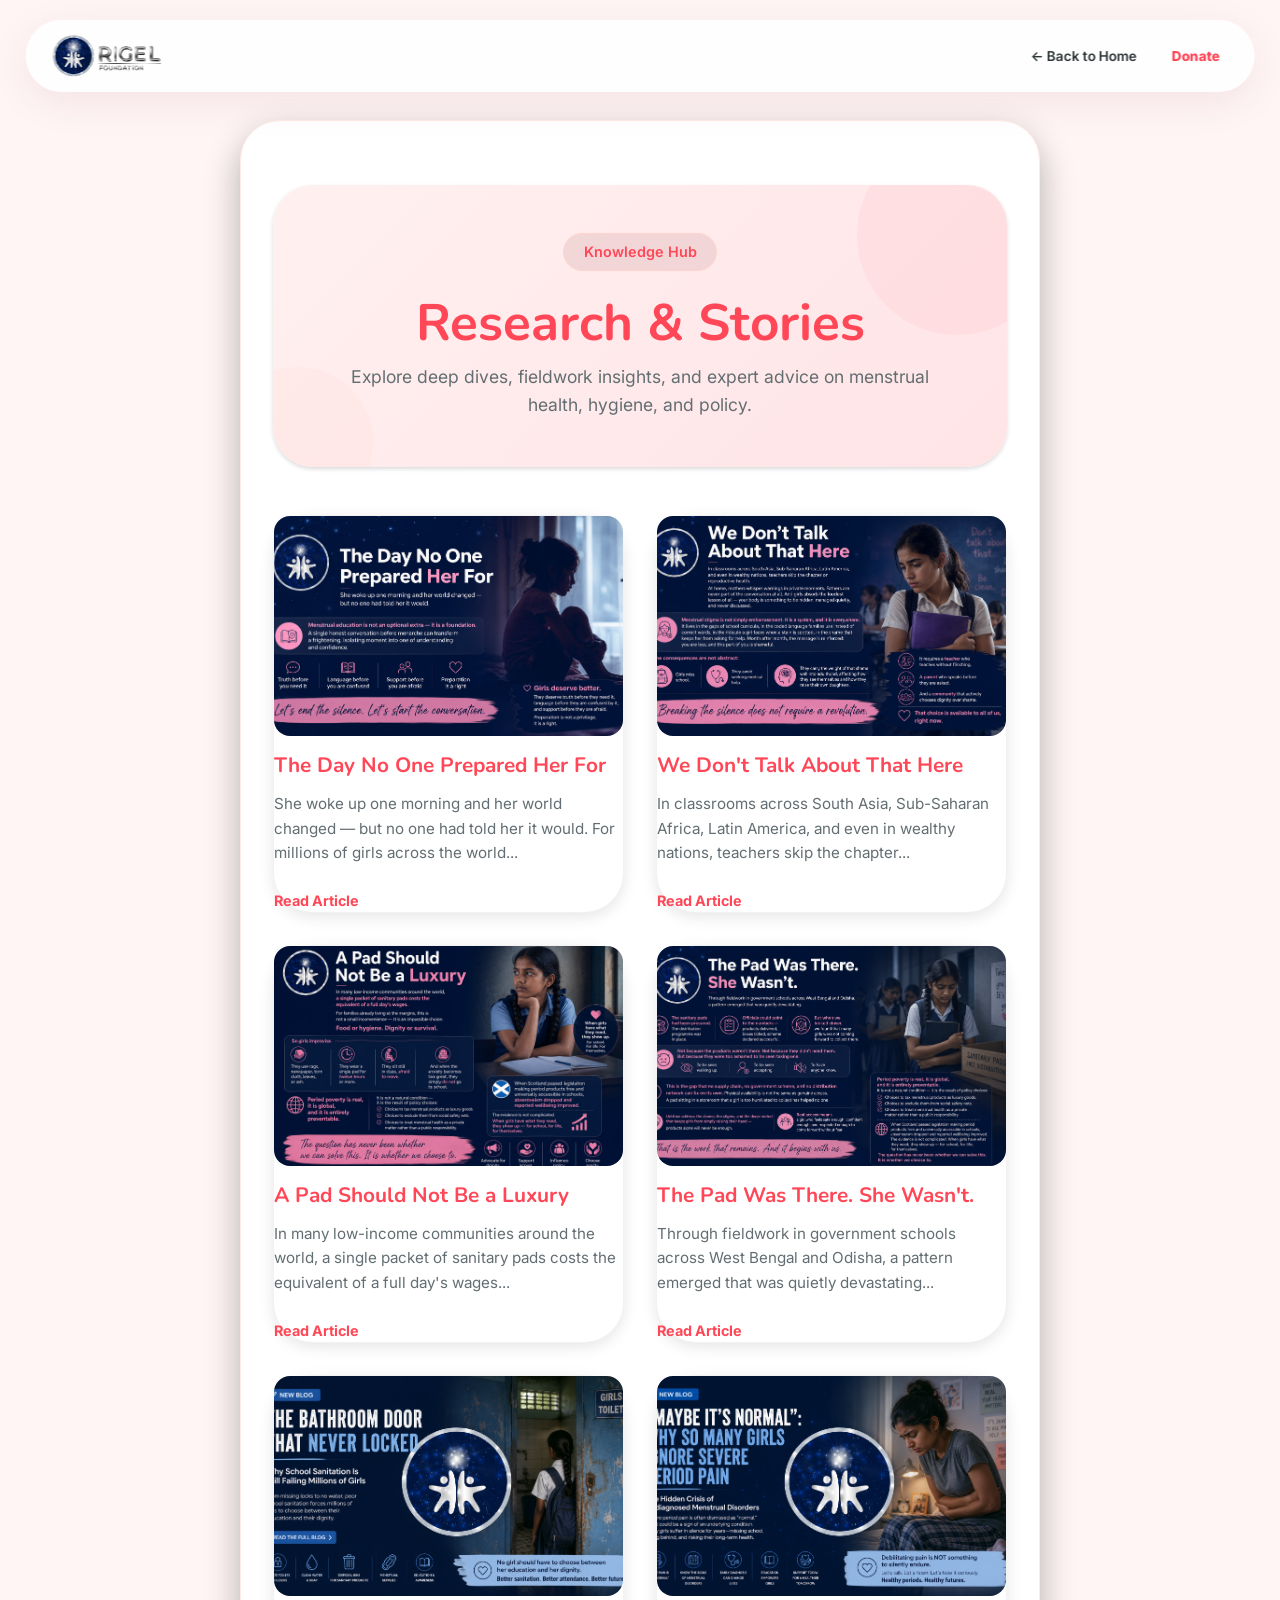
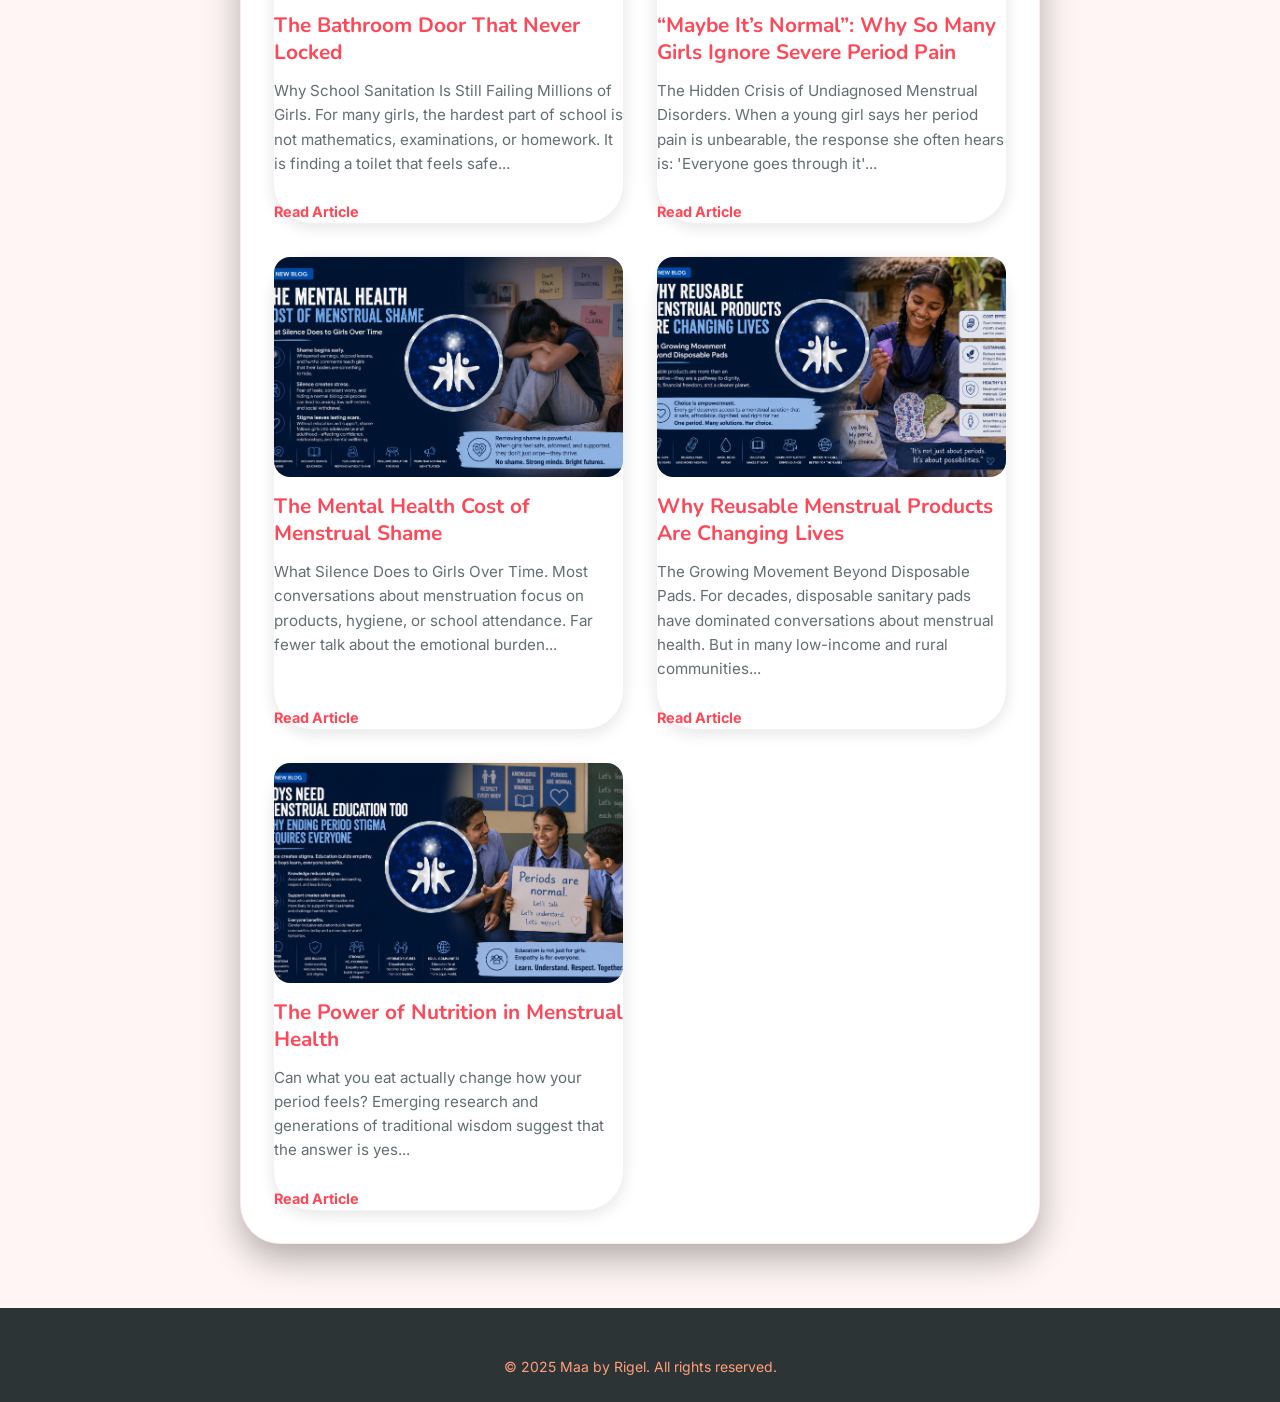
==== commit 347ba88e: "Merge branch 'main' of https://github.com/Udayadityaparbat/maa" ====
--- a/blog.html
+++ b/blog.html
@@ -1,5 +1,6 @@
 <!DOCTYPE html>
 <html lang="en">
+
 <head>
   <meta charset="UTF-8">
   <meta name="viewport" content="width=device-width, initial-scale=1.0">
@@ -10,6 +11,7 @@
       background-color: var(--color-bg);
       font-family: var(--font-family);
     }
+
     .blog-article {
       max-width: 800px;
       margin: 120px auto var(--space-16) auto;
@@ -19,6 +21,7 @@
       box-shadow: var(--shadow-md);
       border: 1px solid var(--red-200);
     }
+
     .back-link {
       display: inline-block;
       margin-bottom: var(--space-6);
@@ -27,7 +30,11 @@
       font-size: 0.95rem;
       text-decoration: none;
     }
-    .back-link:hover { color: var(--color-crimson); }
+
+    .back-link:hover {
+      color: var(--color-crimson);
+    }
+
     #blog-image {
       width: 100%;
       height: auto;
@@ -36,6 +43,7 @@
       border-radius: var(--radius-lg);
       margin-bottom: var(--space-6);
     }
+
     #blog-title {
       color: var(--color-crimson);
       font-family: var(--font-display);
@@ -43,20 +51,68 @@
       margin-bottom: var(--space-6);
       line-height: 1.2;
     }
+
     #blog-content {
       line-height: 1.8;
       color: var(--color-text);
       font-size: 1.1rem;
     }
-    .loading-state, .error-state {
+
+    #blog-content p {
+      margin-bottom: 1.5rem;
+    }
+
+    #blog-content h3 {
+      color: var(--color-crimson);
+      margin-top: 2rem;
+      margin-bottom: 1rem;
+      font-family: var(--font-display);
+    }
+
+    #blog-content blockquote {
+      border-left: 4px solid var(--color-crimson);
+      margin: 2rem 0;
+      font-style: italic;
+      color: var(--red-900);
+      font-size: 1.25rem;
+      background: var(--red-50);
+      padding: 1.5rem;
+      border-radius: 0 var(--radius-lg) var(--radius-lg) 0;
+    }
+
+    #blog-content ul {
+      margin-bottom: 1.5rem;
+      padding-left: 2rem;
+    }
+
+    #blog-content li {
+      margin-bottom: 0.5rem;
+    }
+
+    .drop-cap::first-letter {
+      float: left;
+      font-size: 3.5rem;
+      line-height: 0.8;
+      font-weight: 700;
+      color: var(--color-crimson);
+      margin-right: 0.5rem;
+      margin-top: 0.2rem;
+      font-family: var(--font-display);
+    }
+
+    .loading-state,
+    .error-state {
       text-align: center;
       padding: var(--space-16) 0;
     }
+
     .error-state {
       display: none;
     }
   </style>
+  <script src="https://unpkg.com/lucide@latest"></script>
 </head>
+
 <body>
 
   <!-- Header -->
@@ -68,7 +124,7 @@
       <nav id="desktop-nav">
         <ul>
           <li><a href="index.html">← Back to Home</a></li>
-          <li><a href="donate.html" style="color: var(--color-crimson); font-weight: 800;">❤️ Donate</a></li>
+          <li><a href="donate.html" style="color: var(--color-crimson); font-weight: 800;"><i data-lucide="heart"></i> Donate</a></li>
         </ul>
       </nav>
     </div>
@@ -76,8 +132,8 @@
 
   <main>
     <article class="blog-article container">
-      <a href="index.html" id="back-to-home-link" class="back-link">← Back to Home</a>
-      
+      <a href="blog.html" id="back-to-home-link" class="back-link">← Back to All Blogs</a>
+
       <div id="loading" class="loading-state">
         <h2>Loading...</h2>
       </div>
@@ -96,10 +152,18 @@
       </div>
 
       <!-- All Blogs List View -->
-      <div id="all-blogs-container" style="display: none;">
-        <h1 style="color: var(--color-crimson); font-family: var(--font-display); font-size: 2.5rem; margin-bottom: var(--space-2); text-align: center;">All Research & Blogs</h1>
-        <p style="text-align: center; color: var(--color-text-muted); margin-bottom: var(--space-8);">Explore our latest insights and stories from the field.</p>
-        <div id="all-blogs-grid" style="display: grid; grid-template-columns: repeat(auto-fit, minmax(300px, 1fr)); gap: var(--space-6);">
+      <div id="all-blogs-container" style="display: none; padding-top: 2rem;">
+        <div style="background: var(--gradient-hero); border-radius: var(--radius-xl); padding: var(--space-12) var(--space-6); text-align: center; margin-bottom: var(--space-12); position: relative; overflow: hidden; box-shadow: var(--shadow-sm);">
+          <div style="position: relative; z-index: 2;">
+            <span class="hero__badge"><i data-lucide="book-open"></i> Knowledge Hub</span>
+            <h1 style="color: var(--red-800); font-family: var(--font-display); font-size: clamp(2rem, 4vw, 3.5rem); margin-bottom: var(--space-3); line-height: 1.1;">Research &amp; Stories</h1>
+            <p style="color: var(--color-text-muted); font-size: 1.1rem; max-width: 600px; margin: 0 auto;">Explore deep dives, fieldwork insights, and expert advice on menstrual health, hygiene, and policy.</p>
+          </div>
+          <div style="position: absolute; top: -50px; right: -50px; width: 200px; height: 200px; background: rgba(255, 71, 87, 0.05); border-radius: 50%; z-index: 1;"></div>
+          <div style="position: absolute; bottom: -50px; left: -50px; width: 150px; height: 150px; background: rgba(255, 160, 122, 0.05); border-radius: 50%; z-index: 1;"></div>
+        </div>
+        
+        <div id="all-blogs-grid" style="display: grid; grid-template-columns: repeat(auto-fill, minmax(320px, 1fr)); gap: var(--space-8);">
         </div>
       </div>
     </article>
@@ -129,19 +193,23 @@
       try {
         const response = await fetch('data/blog.json');
         if (!response.ok) throw new Error('Failed to fetch blogs');
-        
+
         const blogs = await response.json();
 
         // If no ID is provided, show ALL blogs
         if (!blogId || isNaN(blogId)) {
           backLink.style.display = 'none'; // Hide back link on main listing
-          
+
           allBlogsGrid.innerHTML = blogs.map(blog => `
-            <a href="blog.html#${blog.id}" onclick="setTimeout(() => window.location.reload(), 50)" class="card blog-card" style="text-align: left; text-decoration: none; display: block; border: 1px solid var(--red-200); border-radius: var(--radius-lg); padding: var(--space-4); transition: transform 0.3s ease;">
-              <img src="${blog.image}" alt="${blog.title}" style="width: 100%; height: 200px; object-fit: cover; border-radius: var(--radius-sm); margin-bottom: 1rem;">
-              <h3 style="color: var(--color-crimson); margin-bottom: 0.5rem; font-family: var(--font-display);">${blog.title}</h3>
-              <p style="color: var(--color-text-muted); font-size: 0.95rem; margin-bottom: 1rem;">${blog.excerpt}</p>
-              <span style="font-weight: 600; color: var(--color-crimson); font-size: 0.9rem;">Read More →</span>
+            <a href="blog.html#${blog.id}" onclick="setTimeout(() => window.location.reload(), 50)" class="card glassmorphism-card" style="text-align: left; text-decoration: none; display: flex; flex-direction: column; padding: var(--space-5);">
+              <div style="overflow: hidden; border-radius: var(--radius-md); margin-bottom: var(--space-4);">
+                <img src="${blog.image}" alt="${blog.title}" style="width: 100%; height: 220px; object-fit: cover; transition: transform 0.4s ease;" onmouseover="this.style.transform='scale(1.05)'" onmouseout="this.style.transform='scale(1)'">
+              </div>
+              <h3 style="color: var(--red-800); margin-bottom: 0.8rem; font-family: var(--font-display); font-size: 1.3rem; line-height: 1.3;">${blog.title}</h3>
+              <p style="color: var(--color-text-muted); font-size: 0.95rem; margin-bottom: 1.5rem; flex-grow: 1; line-height: 1.6;">${blog.excerpt}</p>
+              <div style="display: flex; align-items: center; gap: 0.5rem; font-weight: 700; color: var(--color-crimson); font-size: 0.9rem; margin-top: auto;">
+                Read Article <span style="font-size: 1.2rem;"><i data-lucide="arrow-right"></i></span>
+              </div>
             </a>
           `).join('');
 
@@ -164,7 +232,7 @@
         document.getElementById('blog-image').src = blog.image;
         document.getElementById('blog-image').alt = blog.title;
         document.getElementById('blog-title').textContent = blog.title;
-        document.getElementById('blog-content').innerHTML = blog.content.replace(/\n\n/g, '<br><br>');
+        document.getElementById('blog-content').innerHTML = blog.content;
 
         loadingDiv.style.display = 'none';
         containerDiv.style.display = 'block';
@@ -175,5 +243,7 @@
       }
     });
   </script>
+  <script>lucide.createIcons();</script>
 </body>
-</html>
+
+</html>
--- a/styles.css
+++ b/styles.css
@@ -3,13 +3,17 @@
 
 :root {
   /* Brighter, friendlier colors for children */
-  --color-crimson: #FF4757; /* Watermelon/Cherry Red - very warm and catchy */
-  --color-sand: #FFA07A; /* Soft Salmon/Peach */
-  --color-pearl: #FFF5F5; /* Very soft pink-tinted white */
-  --color-obsidian: #2D3436; /* Softer black */
+  --color-crimson: #FF4757;
+  /* Watermelon/Cherry Red - very warm and catchy */
+  --color-sand: #FFA07A;
+  /* Soft Salmon/Peach */
+  --color-pearl: #FFF5F5;
+  /* Very soft pink-tinted white */
+  --color-obsidian: #2D3436;
+  /* Softer black */
 
   /* Map old red variables to new playful theme */
-  --red-900: #2D3436; 
+  --red-900: #2D3436;
   --red-800: #FF4757;
   --red-700: #FF6B81;
   --red-600: #FFA07A;
@@ -18,47 +22,64 @@
   --red-300: #FFD4CC;
   --red-200: #FFEAE6;
   --red-100: #FFF5F5;
-  --red-50:  #FFF9F9;
-
-  --color-primary:      var(--color-crimson);
+  --red-50: #FFF9F9;
+
+  --color-primary: var(--color-crimson);
   --color-primary-dark: #FF1E3C;
-  --color-primary-light:#FF6B81;
-  --color-accent:       var(--color-sand);
-
-  --color-bg:      var(--color-pearl);
+  --color-primary-light: #FF6B81;
+  --color-accent: var(--color-sand);
+
+  --color-bg: var(--color-pearl);
   --color-surface: #ffffff;
-  --color-text:    var(--color-obsidian);
+  --color-text: var(--color-obsidian);
   --color-text-muted: #636E72;
-  --color-border:  #FFEAE6;
+  --color-border: #FFEAE6;
   --color-success: #2ED573;
-  --color-secondary: #1E90FF; /* Friendly Blue */
-
-  --gradient-hero:    linear-gradient(135deg, #FFF0F0 0%, #FFE4E6 100%);
+  --color-secondary: #1E90FF;
+  /* Friendly Blue */
+
+  --gradient-hero: linear-gradient(135deg, #FFF0F0 0%, #FFE4E6 100%);
   --gradient-primary: linear-gradient(135deg, #FF4757, #FF6B81);
-  --gradient-dark:    linear-gradient(135deg, #2D3436, #636E72);
-  --gradient-card:    linear-gradient(145deg, #ffffff, #FFF9F9);
+  --gradient-dark: linear-gradient(135deg, #2D3436, #636E72);
+  --gradient-card: linear-gradient(145deg, #ffffff, #FFF9F9);
 
   --font-family: 'Inter', system-ui, sans-serif;
-  --font-display: 'Nunito', sans-serif; /* Super friendly, rounded font */
-
-  --space-1: 0.25rem; --space-2: 0.5rem; --space-3: 0.75rem;
-  --space-4: 1rem;    --space-6: 1.5rem; --space-8: 2rem;
-  --space-12: 3rem;   --space-16: 4rem;
-
-  --radius-sm: 0.5rem; --radius-md: 1rem;
-  --radius-lg: 1.5rem;  --radius-xl: 2.5rem; --radius-full: 9999px; /* More rounded, bubbly corners */
-
-  --shadow-sm:    0 2px 4px rgba(0,0,0,.05);
-  --shadow-md:    0 10px 30px rgba(0,0,0,.08);
-  --shadow-hover: 0 20px 40px rgba(0,0,0,.12);
-  --shadow-card:  0 4px 15px rgba(0,0,0,.03);
+  --font-display: 'Nunito', sans-serif;
+  /* Super friendly, rounded font */
+
+  --space-1: 0.25rem;
+  --space-2: 0.5rem;
+  --space-3: 0.75rem;
+  --space-4: 1rem;
+  --space-6: 1.5rem;
+  --space-8: 2rem;
+  --space-12: 3rem;
+  --space-16: 4rem;
+
+  --radius-sm: 0.5rem;
+  --radius-md: 1rem;
+  --radius-lg: 1.5rem;
+  --radius-xl: 2.5rem;
+  --radius-full: 9999px;
+  /* More rounded, bubbly corners */
+
+  --shadow-sm: 0 2px 4px rgba(0, 0, 0, .15);
+  --shadow-md: 0 15px 35px rgba(0, 0, 0, .3);
+  --shadow-hover: 0 25px 50px rgba(0, 0, 0, .45), 0 0 25px rgba(255, 71, 87, 0.3);
+  --shadow-card: 0 4px 15px rgba(0, 0, 0, .1);
 
   --transition-fast: 150ms ease;
   --transition-base: 300ms ease;
 }
 
 /* ===== 02. Reset & Base ===== */
-*, *::before, *::after { margin:0; padding:0; box-sizing:border-box; }
+*,
+*::before,
+*::after {
+  margin: 0;
+  padding: 0;
+  box-sizing: border-box;
+}
 
 html {
   scroll-behavior: smooth;
@@ -67,109 +88,252 @@
   background-color: var(--color-bg);
   line-height: 1.6;
 }
-body { overflow-x: hidden; }
-a { text-decoration: none; color: inherit; }
-ul { list-style: none; }
-img, svg { max-width:100%; display:block; }
-
-.container { max-width:1200px; margin:0 auto; padding:0 var(--space-4); }
-.section    { padding: var(--space-16) 0; }
-.bg-soft    { background-color: var(--red-50); }
-.bg-primary { background: var(--gradient-dark); color:#fff; }
-.bg-red-light { background-color: var(--red-100); }
-.text-white { color:#fff; }
-.hidden { display:none !important; }
+
+body {
+  overflow-x: hidden;
+}
+
+a {
+  text-decoration: none;
+  color: inherit;
+}
+
+ul {
+  list-style: none;
+}
+
+img,
+svg {
+  max-width: 100%;
+  display: inline-block;
+  vertical-align: middle;
+}
+
+.container {
+  max-width: 1200px;
+  margin: 0 auto;
+  padding: 0 var(--space-4);
+}
+
+.section {
+  padding: 5.5rem 0;
+  scroll-margin-top: 160px;
+}
+
+.bg-soft {
+  background-color: var(--red-50);
+}
+
+.bg-primary {
+  background: var(--gradient-dark);
+  color: #fff;
+}
+
+.bg-red-light {
+  background-color: var(--red-100);
+}
+
+.text-white {
+  color: #fff;
+}
+
+.hidden {
+  display: none !important;
+}
 
 /* ===== 03. Typography ===== */
-h1,h2,h3,h4 { font-weight:700; line-height:1.2; margin-bottom:var(--space-4); }
-h1 { font-family: var(--font-display); font-size:clamp(2.2rem,5vw,4rem); color:var(--red-800); }
-h2 { font-size:clamp(1.75rem,4vw,2.75rem); color:var(--color-text); text-align:center; }
-h3 { font-size:1.25rem; }
-
-.section-title   { margin-bottom:var(--space-2); }
-.section-subtitle{
-  text-align:center; color:var(--color-text-muted);
-  max-width:650px; margin:0 auto var(--space-8) auto; font-size:1.1rem;
-}
-.link-source{
-  display:block; text-align:center; color:var(--color-primary);
-  font-weight:600; margin-bottom:var(--space-8); font-size:0.9rem;
-}
-.link-source:hover { text-decoration:underline; }
+h1,
+h2,
+h3,
+h4 {
+  font-weight: 700;
+  line-height: 1.2;
+  margin-bottom: var(--space-4);
+}
+
+h1 {
+  font-family: var(--font-display);
+  font-size: clamp(2.2rem, 5vw, 4rem);
+  color: var(--red-800);
+}
+
+h2 {
+  font-size: clamp(1.75rem, 4vw, 2.75rem);
+  color: var(--color-text);
+  text-align: center;
+}
+
+h3 {
+  font-size: 1.25rem;
+}
+
+.section-title {
+  margin-bottom: var(--space-2);
+}
+
+.section-subtitle {
+  text-align: center;
+  color: var(--color-text-muted);
+  max-width: 650px;
+  margin: 0 auto var(--space-8) auto;
+  font-size: 1.1rem;
+}
+
+.link-source {
+  display: block;
+  text-align: center;
+  color: var(--color-primary);
+  font-weight: 600;
+  margin-bottom: var(--space-8);
+  font-size: 0.9rem;
+}
+
+.link-source:hover {
+  text-decoration: underline;
+}
 
 /* ===== 04. Buttons ===== */
 .btn {
-  display:inline-flex; align-items:center; justify-content:center;
-  padding:0.875rem 1.75rem; border-radius:var(--radius-full);
-  font-family:var(--font-display);
-  font-weight:700; cursor:pointer; transition:all 0.4s cubic-bezier(0.175, 0.885, 0.32, 1.275);
-  border:none; font-size:1.1rem; gap:0.5rem; letter-spacing:0.5px;
-}
-.btn-primary { background:var(--gradient-primary); color:#fff; box-shadow:var(--shadow-md); }
-.btn-primary:hover { transform:translateY(-4px) scale(1.05); box-shadow:var(--shadow-hover); }
-.btn-secondary { background:var(--color-secondary); color:#fff; box-shadow:var(--shadow-sm); }
-.btn-secondary:hover { background:#187BCD; transform:translateY(-4px) scale(1.05); box-shadow:var(--shadow-md); }
+  display: inline-flex;
+  align-items: center;
+  justify-content: center;
+  padding: 0.875rem 1.75rem;
+  border-radius: var(--radius-full);
+  font-family: var(--font-display);
+  font-weight: 700;
+  cursor: pointer;
+  transition: all 0.4s cubic-bezier(0.175, 0.885, 0.32, 1.275);
+  border: none;
+  font-size: 1.1rem;
+  gap: 0.5rem;
+  letter-spacing: 0.5px;
+}
+
+.btn-primary {
+  background: var(--gradient-primary);
+  color: #fff;
+  box-shadow: var(--shadow-md);
+}
+
+.btn-primary:hover {
+  transform: translateY(-4px) scale(1.05);
+  box-shadow: var(--shadow-hover);
+}
+
+.btn-secondary {
+  background: var(--color-secondary);
+  color: #fff;
+  box-shadow: var(--shadow-sm);
+}
+
+.btn-secondary:hover {
+  background: #187BCD;
+  transform: translateY(-4px) scale(1.05);
+  box-shadow: var(--shadow-md);
+}
+
 .btn-ghost {
-  background:transparent; color:var(--color-primary);
-  border:2px solid var(--color-primary);
-}
-.btn-ghost:hover { background:var(--color-primary); color:#fff; }
-.btn-white { background:#fff; color:var(--red-700); font-weight:700; }
-.btn-white:hover { background:var(--red-50); transform:translateY(-2px); box-shadow:var(--shadow-md); }
-.btn-sm { padding:0.45rem 1rem; font-size:0.875rem; }
+  background: transparent;
+  color: var(--color-primary);
+  border: 2px solid var(--color-primary);
+}
+
+.btn-ghost:hover {
+  background: var(--color-primary);
+  color: #fff;
+}
+
+.btn-white {
+  background: #fff;
+  color: var(--red-700);
+  font-weight: 700;
+}
+
+.btn-white:hover {
+  background: var(--red-50);
+  transform: translateY(-2px);
+  box-shadow: var(--shadow-md);
+}
+
+.btn-sm {
+  padding: 0.45rem 1rem;
+  font-size: 0.875rem;
+}
 
 /* ===== 05. Badge ===== */
 .badge {
-  display:inline-block; padding:0.25rem 0.75rem;
-  background:var(--red-100); border-radius:var(--radius-full);
-  font-size:0.8rem; font-weight:600; color:var(--red-700);
-  box-shadow:var(--shadow-sm);
+  display: inline-block;
+  padding: 0.25rem 0.75rem;
+  background: var(--red-100);
+  border-radius: var(--radius-full);
+  font-size: 0.8rem;
+  font-weight: 600;
+  color: var(--red-700);
+  box-shadow: var(--shadow-sm);
 }
 
 /* Utilities */
-.mt-4 { margin-top:var(--space-8); }
-.mt-6 { margin-top:var(--space-12); }
-.text-center { text-align:center; }
+.mt-4 {
+  margin-top: var(--space-8);
+}
+
+.mt-6 {
+  margin-top: var(--space-12);
+}
+
+.text-center {
+  text-align: center;
+}
 
 /* ===== 06. Glass / Cards ===== */
 .glass-panel {
-  background:rgba(255,255,255,.12);
-  backdrop-filter:blur(14px); -webkit-backdrop-filter:blur(14px);
-  border:1px solid rgba(255,255,255,.25);
-  border-radius:var(--radius-lg); padding:var(--space-6);
-  box-shadow:0 8px 32px rgba(127,29,29,.2);
-}
+  background: rgba(255, 255, 255, .12);
+  backdrop-filter: blur(14px);
+  -webkit-backdrop-filter: blur(14px);
+  border: 1px solid rgba(255, 255, 255, .25);
+  border-radius: var(--radius-lg);
+  padding: var(--space-6);
+  box-shadow: 0 8px 32px rgba(127, 29, 29, .2);
+}
+
 .glassmorphism-card {
-  background:rgba(255,255,255,.85);
-  backdrop-filter:blur(10px); -webkit-backdrop-filter:blur(10px);
-  border:1px solid rgba(255,255,255,.6);
-  box-shadow:0 4px 20px rgba(220,38,38,.08);
-}
+  background: rgba(255, 255, 255, .85);
+  backdrop-filter: blur(10px);
+  -webkit-backdrop-filter: blur(10px);
+  border: 1px solid rgba(255, 255, 255, .6);
+  box-shadow: 0 4px 20px rgba(220, 38, 38, .08);
+}
+
 .glassmorphism-card:hover {
-  background:#fff;
-  transform:translateY(-8px) scale(1.02);
-  box-shadow:var(--shadow-hover);
+  background: #fff;
+  transform: translateY(-8px) scale(1.02);
+  box-shadow: var(--shadow-hover);
 }
 
 .grid {
-  display:grid;
-  grid-template-columns:repeat(auto-fit,minmax(300px,1fr));
-  gap:var(--space-8);
-}
+  display: grid;
+  grid-template-columns: repeat(auto-fit, minmax(300px, 1fr));
+  gap: 2.5rem;
+}
+
 .card {
-  background:var(--color-surface); border-radius:var(--radius-xl);
-  padding:var(--space-8); box-shadow:var(--shadow-card);
-  transition:all 0.4s cubic-bezier(0.175, 0.885, 0.32, 1.275);
-  border:1px solid rgba(0,0,0,0.05);
-}
+  background: var(--color-surface);
+  border-radius: var(--radius-xl);
+  padding: var(--space-8);
+  box-shadow: var(--shadow-card);
+  transition: all 0.4s cubic-bezier(0.175, 0.885, 0.32, 1.275);
+  border: 1px solid rgba(0, 0, 0, 0.05);
+}
+
 .card:hover {
-  transform:translateY(-8px);
+  transform: translateY(-8px);
   box-shadow: 0 20px 40px rgba(113, 0, 20, 0.12);
   border-color: rgba(179, 143, 111, 0.3);
 }
 
 /* Gradient Text Utility */
-.text-gradient, .section-title {
+.text-gradient,
+.section-title {
   background: linear-gradient(135deg, var(--color-crimson), #e63946);
   -webkit-background-clip: text;
   -webkit-text-fill-color: transparent;
@@ -177,120 +341,259 @@
 
 /* Floating Animation Utility */
 @keyframes softFloat {
-  0% { transform: translateY(0px); }
-  50% { transform: translateY(-8px); }
-  100% { transform: translateY(0px); }
-}
-.float-anim, .glance-icon, .join-icon, .pillar-icon {
+  0% {
+    transform: translateY(0px);
+  }
+
+  50% {
+    transform: translateY(-8px);
+  }
+
+  100% {
+    transform: translateY(0px);
+  }
+}
+
+.float-anim,
+.glance-icon,
+.join-icon,
+.pillar-icon {
   animation: softFloat 4s ease-in-out infinite;
 }
 
 /* Pulse Button Glow */
 @keyframes pulseGlow {
-  0% { box-shadow: 0 0 0 0 rgba(113, 0, 20, 0.4); }
-  70% { box-shadow: 0 0 0 15px rgba(113, 0, 20, 0); }
-  100% { box-shadow: 0 0 0 0 rgba(113, 0, 20, 0); }
-}
+  0% {
+    box-shadow: 0 0 0 0 rgba(113, 0, 20, 0.4);
+  }
+
+  70% {
+    box-shadow: 0 0 0 15px rgba(113, 0, 20, 0);
+  }
+
+  100% {
+    box-shadow: 0 0 0 0 rgba(113, 0, 20, 0);
+  }
+}
+
 .btn-primary.pulse {
   animation: pulseGlow 2.5s infinite;
 }
 
-.icon-wrap { font-size:2.75rem; margin-bottom:var(--space-4); text-align:center; }
+.icon-wrap {
+  font-size: 2.75rem;
+  margin-bottom: var(--space-4);
+  text-align: center;
+}
 
 /* ===== 07. Header (Floating Pill) ===== */
 #site-header {
-  position:fixed; top:20px; left:50%; transform:translateX(-50%);
-  width: 96%; max-width: 1450px;
-  background:rgba(255,255,255,0.85);
-  backdrop-filter:blur(20px); -webkit-backdrop-filter:blur(20px);
-  z-index:1000; box-shadow:0 10px 40px rgba(113, 0, 20, 0.08);
-  border: 1px solid rgba(255,255,255,0.6);
-  border-radius:50px;
-  transition:all var(--transition-base);
-}
+  position: fixed;
+  top: 20px;
+  left: 50%;
+  transform: translateX(-50%);
+  width: 96%;
+  max-width: 1450px;
+  background: rgba(255, 255, 255, 0.85);
+  backdrop-filter: blur(20px);
+  -webkit-backdrop-filter: blur(20px);
+  z-index: 1000;
+  box-shadow: 0 10px 40px rgba(113, 0, 20, 0.08);
+  border: 1px solid rgba(255, 255, 255, 0.6);
+  border-radius: 50px;
+  transition: all var(--transition-base);
+}
+
 .header-container {
-  display:flex; align-items:center; justify-content:space-between;
-  height:70px; padding:0 var(--space-6);
-}
+  display: flex;
+  align-items: center;
+  justify-content: space-between;
+  height: 70px;
+  padding: 0 var(--space-6);
+}
+
 .logo {
-  display:flex; align-items:center; gap:var(--space-2);
-  font-size:1.3rem; font-weight:800; color:var(--red-700);
-  font-family:var(--font-display);
-}
-.logo svg { color:var(--red-600); }
-
-#desktop-nav ul { display:flex; gap:0.25rem; flex-wrap:wrap; align-items:center; }
+  display: flex;
+  align-items: center;
+  gap: var(--space-2);
+  font-size: 1.3rem;
+  font-weight: 800;
+  color: var(--red-700);
+  font-family: var(--font-display);
+  flex-shrink: 0;
+}
+
+.logo svg {
+  color: var(--red-600);
+}
+
+#desktop-nav ul {
+  list-style: none;
+  display: flex;
+  gap: 1rem;
+  margin: 0;
+  padding: 0;
+  align-items: center;
+  white-space: nowrap;
+}
+
 #desktop-nav a {
-  font-weight:600; font-size:0.95rem; color:var(--color-text);
-  transition:all var(--transition-fast); padding:0.4rem 0.6rem;
-  border-radius:20px;
-}
-#desktop-nav a:hover { 
-  color:var(--color-crimson); 
-  background:var(--red-50);
-}
+  text-decoration: none;
+  color: var(--color-obsidian);
+  font-weight: 600;
+  font-size: 0.85rem;
+  transition: color var(--transition-base);
+  padding: 0.4rem 0.6rem;
+  border-radius: 20px;
+}
+
+#desktop-nav a:hover,
+#desktop-nav a.active-nav-link {
+  color: var(--color-crimson);
+  background: var(--red-50);
+}
+
 #desktop-nav a.nav-highlight {
-  color:#fff; background:var(--gradient-primary);
-  padding:0.4rem 1.2rem; border-radius:var(--radius-full);
-  box-shadow:var(--shadow-sm); margin-left: 0.5rem;
-}
-#desktop-nav a.nav-highlight:hover { 
-  transform:translateY(-2px); 
-  box-shadow:var(--shadow-md); 
-  background:var(--color-crimson);
-}
-
-.header-controls { display:flex; align-items:center; gap:var(--space-4); }
+  color: #fff;
+  background: var(--gradient-primary);
+  padding: 0.4rem 1.2rem;
+  border-radius: var(--radius-full);
+  box-shadow: var(--shadow-sm);
+  margin-left: 0.5rem;
+}
+
+#desktop-nav a.nav-highlight:hover {
+  transform: translateY(-2px);
+  box-shadow: var(--shadow-md);
+  background: var(--color-crimson);
+}
+
+.header-controls {
+  display: flex;
+  align-items: center;
+  gap: var(--space-4);
+  flex-shrink: 0;
+}
+
 #lang-selector {
-  padding:0.4rem 1rem; border-radius:20px;
-  border:1px solid var(--red-200); background:rgba(255,255,255,0.8);
-  font-family:inherit; font-size:0.9rem; font-weight:600; cursor:pointer; outline:none;
-  color:var(--color-crimson); transition:all var(--transition-fast);
-}
+  padding: 0.4rem 1rem;
+  border-radius: 20px;
+  border: 1px solid var(--red-200);
+  background: rgba(255, 255, 255, 0.8);
+  font-family: inherit;
+  font-size: 0.9rem;
+  font-weight: 600;
+  cursor: pointer;
+  outline: none;
+  color: var(--color-crimson);
+  transition: all var(--transition-fast);
+}
+
 #lang-selector:hover {
-  background:var(--red-50);
-  border-color:var(--color-crimson);
-}
+  background: var(--red-50);
+  border-color: var(--color-crimson);
+}
+
 #menu-toggle {
-  display:none; background:none; border:none;
-  cursor:pointer; width:30px; height:24px; position:relative; z-index:1001;
-}
+  display: none;
+  background: none;
+  border: none;
+  cursor: pointer;
+  width: 30px;
+  height: 24px;
+  position: relative;
+  z-index: 1001;
+}
+
 #menu-toggle .bar {
-  display:block; width:100%; height:2px;
-  background-color:var(--red-700); transition:all var(--transition-base);
-  position:absolute; left:0; border-radius:2px;
-}
-#menu-toggle .bar:nth-child(1) { top:0; }
-#menu-toggle .bar:nth-child(2) { top:11px; }
-#menu-toggle .bar:nth-child(3) { top:22px; }
-#menu-toggle[aria-expanded="true"] .bar:nth-child(1) { transform:rotate(45deg); top:11px; }
-#menu-toggle[aria-expanded="true"] .bar:nth-child(2) { opacity:0; }
-#menu-toggle[aria-expanded="true"] .bar:nth-child(3) { transform:rotate(-45deg); top:11px; }
+  display: block;
+  width: 100%;
+  height: 2px;
+  background-color: var(--red-700);
+  transition: all var(--transition-base);
+  position: absolute;
+  left: 0;
+  border-radius: 2px;
+}
+
+#menu-toggle .bar:nth-child(1) {
+  top: 0;
+}
+
+#menu-toggle .bar:nth-child(2) {
+  top: 11px;
+}
+
+#menu-toggle .bar:nth-child(3) {
+  top: 22px;
+}
+
+#menu-toggle[aria-expanded="true"] .bar:nth-child(1) {
+  transform: rotate(45deg);
+  top: 11px;
+}
+
+#menu-toggle[aria-expanded="true"] .bar:nth-child(2) {
+  opacity: 0;
+}
+
+#menu-toggle[aria-expanded="true"] .bar:nth-child(3) {
+  transform: rotate(-45deg);
+  top: 11px;
+}
 
 #mobile-menu {
-  position:fixed; top:100px; left:20px; width:calc(100% - 40px);
-  max-height:calc(100vh - 120px); overflow-y:auto;
-  background:rgba(255,255,255,0.95); backdrop-filter:blur(20px);
-  padding:var(--space-8); flex-direction:column;
-  gap:var(--space-6); box-shadow:var(--shadow-hover);
-  border:1px solid rgba(255,255,255,0.6);
-  border-radius:24px; z-index:999;
-}
-#mobile-menu:not(.hidden) { display:flex; }
-#mobile-menu a { font-size:1.5rem; font-weight:700; color:var(--red-800); text-align:center; }
+  position: fixed;
+  top: 100px;
+  left: 20px;
+  width: calc(100% - 40px);
+  max-height: calc(100vh - 120px);
+  overflow-y: auto;
+  background: rgba(255, 255, 255, 0.95);
+  backdrop-filter: blur(20px);
+  padding: var(--space-8);
+  flex-direction: column;
+  gap: var(--space-6);
+  box-shadow: var(--shadow-hover);
+  border: 1px solid rgba(255, 255, 255, 0.6);
+  border-radius: 24px;
+  z-index: 999;
+}
+
+#mobile-menu:not(.hidden) {
+  display: flex;
+}
+
+#mobile-menu a {
+  font-size: 1.5rem;
+  font-weight: 700;
+  color: var(--red-800);
+  text-align: center;
+}
 
 /* ===== 08. Hero ===== */
 .hero {
-  min-height:100vh; display:flex; align-items:center; justify-content:center;
-  text-align:center; background:var(--gradient-hero); padding-top:100px;
-  padding-bottom: 6rem; /* Space for SVG wave */
-  position:relative; overflow:hidden;
-}
+  min-height: 100vh;
+  display: flex;
+  align-items: center;
+  justify-content: center;
+  text-align: center;
+  background: var(--gradient-hero);
+  padding-top: 100px;
+  padding-bottom: 6rem;
+  /* Space for SVG wave */
+  position: relative;
+  overflow: hidden;
+}
+
 .hero::before {
-  content:''; position:absolute; inset:0;
-  background: radial-gradient(ellipse 80% 60% at 50% 0%, rgba(220,38,38,.08) 0%, transparent 70%);
-  pointer-events:none;
-}
+  content: '';
+  position: absolute;
+  inset: 0;
+  background: radial-gradient(ellipse 80% 60% at 50% 0%, rgba(220, 38, 38, .08) 0%, transparent 70%);
+  pointer-events: none;
+}
+
 .custom-shape-divider-bottom {
   position: absolute;
   bottom: 0;
@@ -300,196 +603,544 @@
   line-height: 0;
   transform: rotate(180deg);
 }
+
 .custom-shape-divider-bottom svg {
   position: relative;
   display: block;
   width: calc(100% + 1.3px);
   height: 90px;
 }
+
 .custom-shape-divider-bottom .shape-fill {
   fill: var(--color-bg);
 }
 
 /* floating petals */
-.hero-shapes { position:absolute; inset:0; pointer-events:none; overflow:hidden; }
+.hero-shapes {
+  position: absolute;
+  inset: 0;
+  pointer-events: none;
+  overflow: hidden;
+}
+
 .shape {
-  position:absolute; border-radius:var(--radius-full); opacity:0.6; filter:blur(40px);
+  position: absolute;
+  border-radius: var(--radius-full);
+  opacity: 0.6;
+  filter: blur(40px);
   animation: floatPlayful 8s ease-in-out infinite;
 }
-.shape-1 { width:320px; height:320px; background:var(--color-crimson); top:-80px; left:-60px; animation-delay:0s; }
-.shape-2 { width:200px; height:200px; background:var(--color-sand); bottom:10%; right:-40px; animation-delay:2s; }
-.shape-3 { width:140px; height:140px; background:var(--color-secondary); top:30%; right:15%; animation-delay:4s; }
+
+.shape-1 {
+  width: 320px;
+  height: 320px;
+  background: var(--color-crimson);
+  top: -80px;
+  left: -60px;
+  animation-delay: 0s;
+}
+
+.shape-2 {
+  width: 200px;
+  height: 200px;
+  background: var(--color-sand);
+  bottom: 10%;
+  right: -40px;
+  animation-delay: 2s;
+}
+
+.shape-3 {
+  width: 140px;
+  height: 140px;
+  background: var(--color-secondary);
+  top: 30%;
+  right: 15%;
+  animation-delay: 4s;
+}
 
 @keyframes floatPlayful {
-  0%,100% { transform:translateY(0) rotate(0deg) scale(1); }
-  50%      { transform:translateY(-25px) rotate(8deg) scale(1.1); }
-}
-
-.hero__content { max-width:820px; padding:0 var(--space-4); position:relative; z-index:1; }
+
+  0%,
+  100% {
+    transform: translateY(0) rotate(0deg) scale(1);
+  }
+
+  50% {
+    transform: translateY(-25px) rotate(8deg) scale(1.1);
+  }
+}
+
+.hero__content {
+  max-width: 820px;
+  padding: 0 var(--space-4);
+  position: relative;
+  z-index: 1;
+}
+
 .hero__badge {
-  display:inline-block; padding:0.4rem 1.2rem;
-  background:rgba(127,29,29,.1); border:1px solid var(--red-300);
-  border-radius:var(--radius-full); font-size:0.9rem; font-weight:600;
-  color:var(--red-800); margin-bottom:var(--space-6);
-  backdrop-filter:blur(4px);
-}
+  display: inline-block;
+  padding: 0.4rem 1.2rem;
+  background: rgba(127, 29, 29, .1);
+  border: 1px solid var(--red-300);
+  border-radius: var(--radius-full);
+  font-size: 0.9rem;
+  font-weight: 600;
+  color: var(--red-800);
+  margin-bottom: var(--space-6);
+  backdrop-filter: blur(4px);
+}
+
 .hero__subtext {
-  font-size:1.2rem; color:var(--color-text-muted); margin-bottom:var(--space-8);
-  max-width:620px; margin-left:auto; margin-right:auto;
-}
+  font-size: 1.2rem;
+  color: var(--color-text-muted);
+  margin-bottom: var(--space-8);
+  max-width: 620px;
+  margin-left: auto;
+  margin-right: auto;
+}
+
 .hero__cta {
-  display:flex; flex-wrap:wrap; gap:var(--space-4);
-  justify-content:center; margin-bottom:var(--space-8);
-}
-.hero__tagline { font-weight:600; color:var(--red-700); font-size:1.05rem; }
+  display: flex;
+  flex-wrap: wrap;
+  gap: var(--space-4);
+  justify-content: center;
+  margin-bottom: var(--space-8);
+}
+
+.hero__tagline {
+  display: flex;
+  justify-content: center;
+  align-items: center;
+  gap: 0.5rem;
+  font-weight: 600;
+  color: var(--red-700);
+  font-size: 1.05rem;
+}
+
+.hero__tagline svg {
+  fill: currentColor;
+}
 
 /* stats strip */
 .hero-stats {
-  display:flex; flex-wrap:wrap; justify-content:center;
-  gap:var(--space-8); margin-top:var(--space-12);
-  padding:var(--space-6) var(--space-4);
-  background:rgba(255,255,255,.7); border-radius:var(--radius-xl);
-  backdrop-filter:blur(8px); border:1px solid var(--red-200);
-}
-.hero-stat { text-align:center; }
-.hero-stat-num { font-size:2rem; font-weight:800; color:var(--red-700); font-family:var(--font-display); line-height:1; }
-.hero-stat-label { font-size:0.8rem; color:var(--color-text-muted); font-weight:500; margin-top:0.2rem; }
+  display: flex;
+  flex-wrap: wrap;
+  justify-content: center;
+  gap: 2.5rem;
+  margin-top: var(--space-12);
+  padding: 2rem 1.5rem;
+  background: rgba(255, 255, 255, .7);
+  border-radius: var(--radius-xl);
+  backdrop-filter: blur(8px);
+  border: 1px solid var(--red-200);
+}
+
+.hero-stat {
+  text-align: center;
+  min-width: 140px;
+}
+
+.hero-stat-num {
+  font-size: 2rem;
+  font-weight: 800;
+  color: var(--red-700);
+  font-family: var(--font-display);
+  line-height: 1;
+}
+
+.hero-stat-label {
+  font-size: 0.8rem;
+  color: var(--color-text-muted);
+  font-weight: 500;
+  margin-top: 0.2rem;
+}
 
 /* ===== 09. PDF Insights Section ===== */
-.insights-pdf-section { padding:var(--space-16) 0; background:#fff; }
+.insights-pdf-section {
+  padding: var(--space-16) 0;
+  background: #fff;
+}
 
 .insights-tabs {
-  display:flex; flex-wrap:wrap; gap:var(--space-2);
-  justify-content:center; margin-bottom:var(--space-8);
-}
+  display: flex;
+  flex-wrap: wrap;
+  gap: var(--space-2);
+  justify-content: center;
+  margin-bottom: var(--space-8);
+}
+
 .tab-btn {
-  padding:0.6rem 1.4rem; border-radius:var(--radius-full);
-  border:2px solid var(--red-300); background:#fff;
-  color:var(--red-700); font-weight:600; font-size:0.9rem;
-  cursor:pointer; transition:all var(--transition-base);
-}
-.tab-btn:hover, .tab-btn.active {
-  background:var(--gradient-primary); color:#fff; border-color:transparent;
-  box-shadow:var(--shadow-sm);
-}
-.tab-panel { display:none; }
-.tab-panel.active { display:block; }
+  padding: 0.6rem 1.4rem;
+  border-radius: var(--radius-full);
+  border: 2px solid var(--red-300);
+  background: #fff;
+  color: var(--red-700);
+  font-weight: 600;
+  font-size: 0.9rem;
+  cursor: pointer;
+  transition: all var(--transition-base);
+}
+
+.tab-btn:hover {
+  background: #fff;
+  color: var(--color-crimson);
+  border-color: var(--color-crimson);
+  box-shadow: var(--shadow-sm);
+}
+
+.tab-panel {
+  display: none;
+}
+
+.tab-panel.active {
+  display: block;
+}
 
 .pdf-insight-hero {
-  background:var(--gradient-primary); border-radius:var(--radius-xl);
-  padding:var(--space-12) var(--space-8); color:#fff; margin-bottom:var(--space-8);
-  position:relative; overflow:hidden;
-}
+  background: var(--gradient-primary);
+  border-radius: var(--radius-xl);
+  padding: var(--space-12) var(--space-8);
+  color: #fff;
+  margin-bottom: var(--space-8);
+  position: relative;
+  overflow: hidden;
+}
+
 .pdf-insight-hero::after {
-  content:''; position:absolute; right:-60px; top:-60px;
-  width:280px; height:280px;
-  background:rgba(255,255,255,.08); border-radius:50%;
-}
+  content: '';
+  position: absolute;
+  right: -60px;
+  top: -60px;
+  width: 280px;
+  height: 280px;
+  background: rgba(255, 255, 255, .08);
+  border-radius: 50%;
+}
+
 .pdf-insight-hero h3 {
-  font-family:var(--font-display); font-size:clamp(1.5rem,3vw,2.2rem);
-  color:#fff; margin-bottom:var(--space-4);
-}
-.pdf-insight-hero p { font-size:1.1rem; opacity:.9; max-width:700px; line-height:1.8; }
+  font-family: var(--font-display);
+  font-size: clamp(1.5rem, 3vw, 2.2rem);
+  color: #fff;
+  margin-bottom: var(--space-4);
+}
+
+.pdf-insight-hero p {
+  font-size: 1.1rem;
+  opacity: .9;
+  max-width: 700px;
+  line-height: 1.8;
+}
 
 .stats-row {
-  display:grid; grid-template-columns:repeat(auto-fit,minmax(180px,1fr));
-  gap:var(--space-4); margin:var(--space-8) 0;
-}
+  display: grid;
+  grid-template-columns: repeat(auto-fit, minmax(180px, 1fr));
+  gap: var(--space-4);
+  margin: var(--space-8) 0;
+}
+
 .stat-bubble {
-  background:var(--red-50); border:2px solid var(--red-200);
-  border-radius:var(--radius-lg); padding:var(--space-6);
-  text-align:center; transition:all var(--transition-base);
-}
-.stat-bubble:hover { border-color:var(--red-500); transform:translateY(-4px); box-shadow:var(--shadow-card); }
+  background: var(--red-50);
+  border: 2px solid var(--red-200);
+  border-radius: var(--radius-lg);
+  padding: var(--space-6);
+  text-align: center;
+  transition: all var(--transition-base);
+}
+
+.stat-bubble:hover {
+  border-color: var(--red-500);
+  transform: translateY(-4px);
+  box-shadow: var(--shadow-card);
+}
+
 .stat-bubble .stat-num {
-  font-size:2.5rem; font-weight:900; color:var(--red-700);
-  font-family:var(--font-display); line-height:1; margin-bottom:0.4rem;
-}
-.stat-bubble .stat-label { font-size:0.85rem; color:var(--color-text-muted); font-weight:500; line-height:1.4; }
+  font-size: 2.5rem;
+  font-weight: 900;
+  color: var(--red-700);
+  font-family: var(--font-display);
+  line-height: 1;
+  margin-bottom: 0.4rem;
+}
+
+.stat-bubble .stat-label {
+  font-size: 0.85rem;
+  color: var(--color-text-muted);
+  font-weight: 500;
+  line-height: 1.4;
+}
 
 .insights-cards-grid {
-  display:grid; grid-template-columns:repeat(auto-fit,minmax(320px,1fr));
-  gap:var(--space-6); margin-bottom:var(--space-8);
-}
+  display: grid;
+  grid-template-columns: repeat(auto-fit, minmax(320px, 1fr));
+  gap: 2rem;
+  margin-bottom: var(--space-8);
+}
+
 .insight-card {
-  border-left:4px solid var(--red-400); background:#fff;
-  border-radius:var(--radius-md);
-  padding:var(--space-6); box-shadow:var(--shadow-card);
-  transition:all var(--transition-base);
-  border: 1px solid rgba(0,0,0,0.04);
+  border-left: 4px solid var(--red-400);
+  background: #fff;
+  border-radius: var(--radius-md);
+  padding: var(--space-6);
+  box-shadow: var(--shadow-card);
+  transition: all var(--transition-base);
+  border: 1px solid rgba(0, 0, 0, 0.04);
   border-left-width: 4px;
 }
-.insight-card:hover { transform:translateY(-4px); box-shadow:var(--shadow-md); border-left-color:var(--red-600); }
-.insight-card h4 { color:var(--red-800); font-size:1rem; margin-bottom:var(--space-2); }
-.insight-card p  { color:var(--color-text-muted); font-size:0.92rem; line-height:1.7; }
+
+.insight-card:hover {
+  transform: translateY(-4px);
+  box-shadow: var(--shadow-md);
+  border-left-color: var(--red-600);
+}
+
+.insight-card h4 {
+  color: var(--red-800);
+  font-size: 1rem;
+  margin-bottom: var(--space-2);
+}
+
+.insight-card p {
+  color: var(--color-text-muted);
+  font-size: 0.92rem;
+  line-height: 1.7;
+}
 
 .quote-block {
-  background:var(--red-50); border-left:5px solid var(--red-600);
-  border-radius:0 var(--radius-lg) var(--radius-lg) 0;
-  padding:var(--space-6) var(--space-8);
-  margin:var(--space-8) 0; position:relative;
-}
-.quote-block::before { content:'"'; font-size:5rem; color:var(--red-200); position:absolute; top:-10px; left:20px; line-height:1; font-family:Georgia,serif; }
-.quote-block p { font-size:1.15rem; font-style:italic; color:var(--red-900); padding-left:var(--space-4); line-height:1.8; }
+  background: var(--red-50);
+  border-left: 5px solid var(--red-600);
+  border-radius: 0 var(--radius-lg) var(--radius-lg) 0;
+  padding: var(--space-6) var(--space-8);
+  margin: var(--space-8) 0;
+  position: relative;
+}
+
+.quote-block::before {
+  content: '"';
+  font-size: 5rem;
+  color: var(--red-200);
+  position: absolute;
+  top: -10px;
+  left: 20px;
+  line-height: 1;
+  font-family: Georgia, serif;
+}
+
+.quote-block p {
+  font-size: 1.15rem;
+  font-style: italic;
+  color: var(--red-900);
+  padding-left: var(--space-4);
+  line-height: 1.8;
+}
 
 .pdf-download-bar {
-  background:var(--gradient-dark); border-radius:var(--radius-xl);
-  padding:var(--space-6) var(--space-8); color:#fff;
-  display:flex; align-items:center; justify-content:space-between;
-  flex-wrap:wrap; gap:var(--space-4); margin-top:var(--space-8);
-}
-.pdf-download-bar h4 { font-size:1.1rem; color:#fff; margin:0; }
-.pdf-download-bar p  { font-size:0.85rem; opacity:.8; margin:0; }
+  background: var(--gradient-dark);
+  border-radius: var(--radius-xl);
+  padding: var(--space-6) var(--space-8);
+  color: #fff;
+  display: flex;
+  align-items: center;
+  justify-content: space-between;
+  flex-wrap: wrap;
+  gap: var(--space-4);
+  margin-top: var(--space-8);
+}
+
+.pdf-download-bar h4 {
+  font-size: 1.1rem;
+  color: #fff;
+  margin: 0;
+}
+
+.pdf-download-bar p {
+  font-size: 0.85rem;
+  opacity: .8;
+  margin: 0;
+}
 
 /* ===== 10. Learn Cards ===== */
-.learn-card h3 { color:var(--red-700); margin-bottom:var(--space-2); }
+.learn-card h3 {
+  color: var(--red-700);
+  margin-bottom: var(--space-2);
+}
 
 /* ===== 11. Tracker ===== */
-.tracker-card { max-width:600px; margin:0 auto; text-align:center; }
-.form-group { margin-bottom:var(--space-4); text-align:left; }
-.form-group label { display:block; margin-bottom:var(--space-2); font-weight:500; color:var(--red-800); }
-.form-group input, .form-group select, .qa-form textarea, .qa-form select {
-  width:100%; padding:0.75rem; border:2px solid var(--red-200);
-  border-radius:var(--radius-md); font-family:inherit; font-size:1rem;
-  outline:none; transition:border-color var(--transition-fast);
-}
-.form-group input:focus, .qa-form textarea:focus, .qa-form select:focus { border-color:var(--red-500); }
+.tracker-card {
+  max-width: 600px;
+  margin: 0 auto;
+  text-align: center;
+}
+
+.form-group {
+  margin-bottom: var(--space-4);
+  text-align: left;
+}
+
+.form-group label {
+  display: block;
+  margin-bottom: var(--space-2);
+  font-weight: 500;
+  color: var(--red-800);
+}
+
+.form-group input,
+.form-group select,
+.qa-form textarea,
+.qa-form select {
+  width: 100%;
+  padding: 0.75rem;
+  border: 2px solid var(--red-200);
+  border-radius: var(--radius-md);
+  font-family: inherit;
+  font-size: 1rem;
+  outline: none;
+  transition: border-color var(--transition-fast);
+}
+
+.form-group input:focus,
+.qa-form textarea:focus,
+.qa-form select:focus {
+  border-color: var(--red-500);
+}
+
 .result-box {
-  margin-top:var(--space-6); padding:var(--space-4);
-  background:var(--red-50); border-radius:var(--radius-md);
-  border:1px solid var(--red-200);
-}
-.highlight-date { font-size:2rem; font-weight:700; color:var(--red-700); margin:var(--space-2) 0; }
-.countdown { font-size:1.1rem; color:var(--color-text-muted); }
-#days-countdown { font-weight:700; color:var(--red-600); }
+  padding: var(--space-4);
+  background: var(--red-50);
+  border-radius: var(--radius-md);
+  border: 1px solid var(--red-200);
+}
+
+.highlight-date {
+  font-size: 2rem;
+  font-weight: 700;
+  color: var(--red-700);
+  margin: var(--space-2) 0;
+}
+
+.countdown {
+  font-size: 1.1rem;
+  color: var(--color-text-muted);
+}
+
+#days-countdown {
+  font-weight: 700;
+  color: var(--red-600);
+}
 
 /* ===== 12. Q&A ===== */
-.qa-form { max-width:700px; margin:0 auto var(--space-8) auto; }
-.qa-controls { display:flex; gap:var(--space-4); margin-top:var(--space-4); justify-content:flex-end; }
-.qa-controls select { width:auto; }
-.qa-list { max-width:700px; margin:0 auto; display:flex; flex-direction:column; gap:var(--space-4); }
+.qa-form {
+  max-width: 700px;
+  margin: 0 auto var(--space-8) auto;
+}
+
+.qa-controls {
+  display: flex;
+  gap: var(--space-4);
+  margin-top: var(--space-4);
+  justify-content: flex-end;
+}
+
+.qa-controls select {
+  width: auto;
+}
+
+.qa-list {
+  max-width: 700px;
+  margin: 0 auto;
+  display: flex;
+  flex-direction: column;
+  gap: var(--space-4);
+}
+
 .qa-card {
-  background:#fff; border-radius:var(--radius-md);
-  padding:var(--space-4); box-shadow:var(--shadow-card);
-  border-left:4px solid var(--red-500);
-}
-.qa-meta { display:flex; justify-content:space-between; margin-bottom:var(--space-2); font-size:0.875rem; color:var(--color-text-muted); }
-.qa-question { font-weight:600; margin-bottom:var(--space-2); color:var(--red-900); }
-.qa-answer { padding-top:var(--space-2); border-top:1px dashed var(--red-200); color:var(--color-text-muted); font-style:italic; }
+  background: #fff;
+  border-radius: var(--radius-md);
+  padding: var(--space-4);
+  box-shadow: var(--shadow-card);
+  border-left: 4px solid var(--red-500);
+}
+
+.qa-meta {
+  display: flex;
+  justify-content: space-between;
+  margin-bottom: var(--space-2);
+  font-size: 0.875rem;
+  color: var(--color-text-muted);
+}
+
+.qa-question {
+  font-weight: 600;
+  margin-bottom: var(--space-2);
+  color: var(--red-900);
+}
+
+.qa-answer {
+  padding-top: var(--space-2);
+  border-top: 1px dashed var(--red-200);
+  color: var(--color-text-muted);
+  font-style: italic;
+}
 
 /* ===== 13. Impact ===== */
-.impact-grid { display:grid; grid-template-columns:repeat(auto-fit,minmax(200px,1fr)); gap:var(--space-6); text-align:center; margin-bottom:var(--space-8); }
-.impact-card .counter { font-size:4rem; font-weight:800; margin-bottom:var(--space-2); color:#fff; font-family:var(--font-display); text-shadow:0 4px 12px rgba(0,0,0,.2); }
-.impact-card p { font-size:1.1rem; font-weight:600; color:#fff; opacity:.95; }
-.progress-container { max-width:600px; margin:0 auto; }
-.progress-row { margin-bottom:var(--space-4); }
-.progress-row span { display:block; margin-bottom:var(--space-2); font-weight:500; color:#fff; }
-.progress-bar-wrap { width:100%; height:24px; background:rgba(255,255,255,.2); border-radius:var(--radius-full); overflow:hidden; }
+.impact-grid {
+  display: grid;
+  grid-template-columns: repeat(auto-fit, minmax(200px, 1fr));
+  gap: var(--space-6);
+  text-align: center;
+  margin-bottom: var(--space-8);
+}
+
+.impact-card .counter {
+  font-size: 4rem;
+  font-weight: 800;
+  margin-bottom: var(--space-2);
+  color: #fff;
+  font-family: var(--font-display);
+  text-shadow: 0 4px 12px rgba(0, 0, 0, .2);
+}
+
+.impact-card p {
+  font-size: 1.1rem;
+  font-weight: 600;
+  color: #fff;
+  opacity: .95;
+}
+
+.progress-container {
+  max-width: 600px;
+  margin: 0 auto;
+}
+
+.progress-row {
+  margin-bottom: var(--space-4);
+}
+
+.progress-row span {
+  display: block;
+  margin-bottom: var(--space-2);
+  font-weight: 500;
+  color: #fff;
+}
+
+.progress-bar-wrap {
+  width: 100%;
+  height: 24px;
+  background: rgba(255, 255, 255, .2);
+  border-radius: var(--radius-full);
+  overflow: hidden;
+}
+
 .progress-bar {
-  height:100%; background:#fff; color:var(--red-700);
-  display:flex; align-items:center; padding-left:var(--space-4);
-  font-size:0.875rem; font-weight:700; border-radius:var(--radius-full);
-  transition:width 1.2s ease-out;
+  height: 100%;
+  background: #fff;
+  color: var(--red-700);
+  display: flex;
+  align-items: center;
+  padding-left: var(--space-4);
+  font-size: 0.875rem;
+  font-weight: 700;
+  border-radius: var(--radius-full);
+  transition: width 1.2s ease-out;
 }
 
 /* ===== Our Impact At a Glance ===== */
@@ -500,6 +1151,7 @@
   margin-top: var(--space-8);
   margin-bottom: var(--space-8);
 }
+
 .glance-card {
   background: var(--color-surface);
   border: 1px solid var(--red-200);
@@ -508,15 +1160,18 @@
   text-align: center;
   transition: transform var(--transition-base), box-shadow var(--transition-base);
 }
+
 .glance-card:hover {
   transform: translateY(-5px);
   box-shadow: var(--shadow-md);
   border-color: var(--color-sand);
 }
+
 .glance-icon {
   font-size: 2.8rem;
   margin-bottom: var(--space-4);
 }
+
 .glance-num {
   display: inline-block;
   font-size: 3.5rem;
@@ -525,6 +1180,7 @@
   font-family: var(--font-display);
   line-height: 1;
 }
+
 .glance-title {
   color: var(--color-crimson);
   font-size: 1.15rem;
@@ -532,6 +1188,7 @@
   margin-bottom: var(--space-3);
   font-weight: 700;
 }
+
 .glance-desc {
   color: var(--color-text-muted);
   font-size: 0.95rem;
@@ -545,48 +1202,62 @@
   margin: var(--space-8) auto 0;
   padding-left: var(--space-6);
 }
+
 .timeline-container::before {
   content: '';
   position: absolute;
-  top: 0; left: 15px;
-  height: 100%; width: 4px;
+  top: 0;
+  left: 15px;
+  height: 100%;
+  width: 4px;
   background: var(--red-200);
   border-radius: 4px;
 }
+
 .timeline-item {
   position: relative;
   margin-bottom: var(--space-8);
 }
-.timeline-item:last-child { margin-bottom: 0; }
+
+.timeline-item:last-child {
+  margin-bottom: 0;
+}
+
 .timeline-dot {
   position: absolute;
   left: -calc(var(--space-6) + 7px);
   top: 24px;
-  width: 18px; height: 18px;
+  width: 18px;
+  height: 18px;
   background: var(--color-crimson);
   border: 4px solid var(--color-surface);
   border-radius: 50%;
   z-index: 2;
   box-shadow: 0 0 0 4px var(--red-100);
 }
+
 .timeline-content {
   padding: var(--space-6);
   background: var(--color-surface);
   position: relative;
 }
+
 .timeline-content::before {
   content: '';
   position: absolute;
-  top: 24px; left: -10px;
+  top: 24px;
+  left: -10px;
   border-width: 10px 10px 10px 0;
   border-style: solid;
   border-color: transparent var(--color-surface) transparent transparent;
 }
+
 .timeline-content h3 {
   color: var(--color-crimson);
   margin-bottom: var(--space-2);
   font-family: var(--font-display);
 }
+
 .timeline-date {
   color: var(--color-sand);
   font-weight: 700;
@@ -599,395 +1270,809 @@
 }
 
 /* ===== 14. Research Cards ===== */
-.research-card { text-align:center; }
-.research-card h3 { color:var(--red-800); margin-bottom:var(--space-2); }
+.research-card {
+  text-align: center;
+}
+
+.research-card h3 {
+  color: var(--red-800);
+  margin-bottom: var(--space-2);
+}
 
 /* ===== 15. Team ===== */
-.team-grid { display:grid; grid-template-columns:repeat(auto-fit,minmax(250px,1fr)); gap:var(--space-6); }
-.team-card { text-align:center; }
+.team-grid {
+  display: grid;
+  grid-template-columns: repeat(auto-fit, minmax(250px, 1fr));
+  gap: var(--space-6);
+}
+
+.team-card {
+  text-align: center;
+}
+
 .avatar {
-  width:160px; height:160px; border-radius:50%; margin:0 auto var(--space-4) auto;
-  border:4px solid var(--color-pearl); box-shadow:var(--shadow-md);
-  position:relative; overflow:hidden;
-}
+  width: 160px;
+  height: 160px;
+  border-radius: 50%;
+  margin: 0 auto var(--space-4) auto;
+  border: 4px solid var(--color-pearl);
+  box-shadow: var(--shadow-md);
+  position: relative;
+  overflow: hidden;
+}
+
 .avatar img {
-  width:100%; height:100%; object-fit:cover; transition:transform var(--transition-base);
-}
-.team-card:hover .avatar img { transform:scale(1.1); }
-.bg-1 { background:var(--gradient-primary); }
-.bg-2 { background:linear-gradient(135deg,#991b1b,#c2410c); }
-.bg-3 { background:linear-gradient(135deg,#7f1d1d,#be123c); }
-.role { color:var(--color-text-muted); font-size:0.9rem; }
+  width: 100%;
+  height: 100%;
+  object-fit: cover;
+  transition: transform var(--transition-base);
+}
+
+.team-card:hover .avatar img {
+  transform: scale(1.1);
+}
+
+.bg-1 {
+  background: var(--gradient-primary);
+}
+
+.bg-2 {
+  background: linear-gradient(135deg, #991b1b, #c2410c);
+}
+
+.bg-3 {
+  background: linear-gradient(135deg, #7f1d1d, #be123c);
+}
+
+.role {
+  color: var(--color-text-muted);
+  font-size: 0.9rem;
+}
 
 /* ===== 16. Schemes ===== */
-.scheme-card .badge { margin-bottom:var(--space-3); }
+.scheme-card .badge {
+  margin-bottom: var(--space-3);
+}
 
 /* ===== 17. Footer ===== */
-#site-footer { background:var(--red-900); padding:var(--space-12) 0 var(--space-6) 0; color:var(--red-100); }
-.footer-grid { display:grid; grid-template-columns:repeat(auto-fit,minmax(250px,1fr)); gap:var(--space-8); margin-bottom:var(--space-8); }
-.footer-col h4 { margin-bottom:var(--space-4); color:#fff; }
-.footer-col p { color:var(--red-200); font-size:0.95rem; }
-.footer-col a { color:var(--red-300); }
-.footer-col a:hover { color:#fff; }
-.footer-bottom { text-align:center; padding-top:var(--space-6); border-top:1px solid var(--red-800); }
+#site-footer {
+  background: var(--red-900);
+  padding: var(--space-12) 0 var(--space-6) 0;
+  color: var(--red-100);
+}
+
+.footer-grid {
+  display: grid;
+  grid-template-columns: repeat(auto-fit, minmax(250px, 1fr));
+  gap: var(--space-8);
+  margin-bottom: var(--space-8);
+}
+
+.footer-col h4 {
+  margin-bottom: var(--space-4);
+  color: #fff;
+}
+
+.footer-col p {
+  color: var(--red-200);
+  font-size: 0.95rem;
+}
+
+.footer-col a {
+  color: var(--red-300);
+}
+
+.footer-col a:hover {
+  color: #fff;
+}
+
+.footer-bottom {
+  text-align: center;
+  padding-top: var(--space-6);
+  border-top: 1px solid var(--red-800);
+}
+
 .disclaimer {
-  font-size:0.875rem; color:var(--red-300); margin-bottom:var(--space-2);
-  padding:var(--space-4); background:rgba(255,255,255,.05);
-  border-radius:var(--radius-md); display:inline-block;
-}
-.copyright { font-size:0.875rem; color:var(--red-400); }
+  font-size: 0.875rem;
+  color: var(--red-300);
+  margin-bottom: var(--space-2);
+  padding: var(--space-4);
+  background: rgba(255, 255, 255, .05);
+  border-radius: var(--radius-md);
+  display: inline-block;
+}
+
+.copyright {
+  font-size: 0.875rem;
+  color: var(--red-400);
+}
 
 /* ===== 18. Animations ===== */
-.fade-in-up { opacity:0; transform:translateY(30px); transition:opacity 0.8s ease-out, transform 0.8s ease-out; }
-.fade-in-up.visible { opacity:1; transform:translateY(0); }
+.fade-in-up {
+  opacity: 0;
+  transform: translateY(30px);
+  transition: opacity 0.8s ease-out, transform 0.8s ease-out;
+}
+
+.fade-in-up.visible {
+  opacity: 1;
+  transform: translateY(0);
+}
 
 @keyframes pulse-ring {
-  0% { transform:scale(.95); box-shadow:0 0 0 0 rgba(220,38,38,.4); }
-  70%{ transform:scale(1);   box-shadow:0 0 0 14px rgba(220,38,38,0); }
-  100%{ transform:scale(.95);box-shadow:0 0 0 0 rgba(220,38,38,0); }
-}
-.pulse { animation:pulse-ring 2s ease-out infinite; }
+  0% {
+    transform: scale(.95);
+    box-shadow: 0 0 0 0 rgba(220, 38, 38, .4);
+  }
+
+  70% {
+    transform: scale(1);
+    box-shadow: 0 0 0 14px rgba(220, 38, 38, 0);
+  }
+
+  100% {
+    transform: scale(.95);
+    box-shadow: 0 0 0 0 rgba(220, 38, 38, 0);
+  }
+}
+
+.pulse {
+  animation: pulse-ring 2s ease-out infinite;
+}
+
+@keyframes ping {
+
+  75%,
+  100% {
+    transform: scale(2.5);
+    opacity: 0;
+  }
+}
 
 /* ===== 13. Leader / Featured Person Card ===== */
 .leader-card {
-  display:grid;
+  display: grid;
   grid-template-columns: 280px 1fr;
-  gap:var(--space-8);
-  background:#fff;
-  border:1px solid var(--red-200);
-  border-radius:var(--radius-xl);
-  padding:var(--space-8);
-  box-shadow:var(--shadow-hover);
-  margin-bottom:var(--space-12);
-  position:relative;
-  overflow:hidden;
-}
+  gap: var(--space-8);
+  background: #fff;
+  border: 1px solid var(--red-200);
+  border-radius: var(--radius-xl);
+  padding: var(--space-8);
+  box-shadow: var(--shadow-hover);
+  margin-bottom: var(--space-12);
+  position: relative;
+  overflow: hidden;
+}
+
 .leader-card::before {
-  content:'';
-  position:absolute;
-  top:0; left:0; right:0;
-  height:5px;
-  background:var(--gradient-primary);
-}
+  content: '';
+  position: absolute;
+  top: 0;
+  left: 0;
+  right: 0;
+  height: 5px;
+  background: var(--gradient-primary);
+}
+
 .leader-card::after {
-  content:'';
-  position:absolute;
-  top:-60px; right:-60px;
-  width:200px; height:200px;
-  background:var(--red-100);
-  border-radius:50%;
-  opacity:0.5;
+  content: '';
+  position: absolute;
+  top: -60px;
+  right: -60px;
+  width: 200px;
+  height: 200px;
+  background: var(--red-100);
+  border-radius: 50%;
+  opacity: 0.5;
 }
 
 .leader-card__visual {
-  display:flex;
-  flex-direction:column;
-  align-items:center;
-  gap:var(--space-4);
-  position:relative;
-  z-index:1;
+  display: flex;
+  flex-direction: column;
+  align-items: center;
+  gap: var(--space-4);
+  position: relative;
+  z-index: 1;
 }
 
 .leader-avatar-ring {
-  width:180px; height:180px;
-  border-radius:var(--radius-full);
-  padding:5px;
-  background:var(--gradient-primary);
-  box-shadow:0 0 0 6px var(--red-100), var(--shadow-hover);
-  animation:pulse-ring 3s ease-out infinite;
-}
+  width: 180px;
+  height: 180px;
+  border-radius: var(--radius-full);
+  padding: 5px;
+  background: var(--gradient-primary);
+  box-shadow: 0 0 0 6px var(--red-100), var(--shadow-hover);
+  animation: pulse-ring 3s ease-out infinite;
+}
+
 .leader-avatar {
-  width:100%; height:100%;
-  border-radius:var(--radius-full);
-  background:var(--gradient-dark);
-  display:flex; align-items:center; justify-content:center;
-  font-size:3.5rem; font-weight:900;
-  color:#fff; font-family:var(--font-display);
-  letter-spacing:-1px;
+  width: 100%;
+  height: 100%;
+  border-radius: var(--radius-full);
+  background: var(--gradient-dark);
+  display: flex;
+  align-items: center;
+  justify-content: center;
+  font-size: 3.5rem;
+  font-weight: 900;
+  color: #fff;
+  font-family: var(--font-display);
+  letter-spacing: -1px;
 }
 
 .leader-badge-row {
-  display:flex; flex-direction:column; gap:var(--space-2);
-  align-items:center; width:100%;
-}
+  display: flex;
+  flex-direction: column;
+  gap: var(--space-2);
+  align-items: center;
+  width: 100%;
+}
+
 .leader-badge {
-  display:inline-block;
-  background:var(--red-50);
-  border:1px solid var(--red-200);
-  color:var(--red-800);
-  border-radius:var(--radius-full);
-  padding:0.35rem 1rem;
-  font-size:0.8rem; font-weight:600;
-  text-align:center; width:100%;
+  display: inline-block;
+  background: var(--red-50);
+  border: 1px solid var(--red-200);
+  color: var(--red-800);
+  border-radius: var(--radius-full);
+  padding: 0.35rem 1rem;
+  font-size: 0.8rem;
+  font-weight: 600;
+  text-align: center;
+  width: 100%;
 }
 
 .leader-card__content {
-  position:relative; z-index:1;
-  display:flex; flex-direction:column; gap:var(--space-4);
+  position: relative;
+  z-index: 1;
+  display: flex;
+  flex-direction: column;
+  gap: var(--space-4);
 }
 
 .leader-tag {
-  display:inline-block;
-  background:var(--gradient-primary);
-  color:#fff;
-  border-radius:var(--radius-full);
-  padding:0.2rem 0.9rem;
-  font-size:0.75rem; font-weight:700;
-  letter-spacing:0.05em; text-transform:uppercase;
-  width:fit-content;
-}
+  display: inline-block;
+  background: var(--gradient-primary);
+  color: #fff;
+  border-radius: var(--radius-full);
+  padding: 0.2rem 0.9rem;
+  font-size: 0.75rem;
+  font-weight: 700;
+  letter-spacing: 0.05em;
+  text-transform: uppercase;
+  width: fit-content;
+}
+
 .leader-name {
-  font-family:var(--font-display);
-  font-size:clamp(1.8rem,3vw,2.5rem);
-  color:var(--red-900);
-  margin:0;
-  line-height:1.1;
-}
+  font-family: var(--font-display);
+  font-size: clamp(1.8rem, 3vw, 2.5rem);
+  color: var(--red-900);
+  margin: 0;
+  line-height: 1.1;
+}
+
 .leader-title {
-  font-size:1rem;
-  color:var(--red-600);
-  font-weight:600;
-  margin:0;
-}
+  font-size: 1rem;
+  color: var(--red-600);
+  font-weight: 600;
+  margin: 0;
+}
+
 .leader-bio {
-  font-size:0.97rem;
-  color:var(--color-text-muted);
-  line-height:1.8;
-  margin:0;
+  font-size: 0.97rem;
+  color: var(--color-text-muted);
+  line-height: 1.8;
+  margin: 0;
 }
 
 .leader-pillars {
-  display:flex; flex-wrap:wrap; gap:var(--space-3);
-  margin-top:var(--space-2);
-}
+  display: flex;
+  flex-wrap: wrap;
+  gap: var(--space-3);
+  margin-top: var(--space-2);
+}
+
 .pillar {
-  display:flex; align-items:center; gap:0.5rem;
-  background:var(--red-50);
-  border:1px solid var(--red-200);
-  border-radius:var(--radius-full);
-  padding:0.4rem 1rem;
-  font-size:0.85rem; font-weight:600; color:var(--red-800);
-  transition:all var(--transition-base);
-}
-.pillar:hover { background:var(--red-100); transform:translateY(-2px); }
-.pillar-icon { font-size:1rem; }
+  display: flex;
+  align-items: center;
+  gap: 0.5rem;
+  background: var(--red-50);
+  border: 1px solid var(--red-200);
+  border-radius: var(--radius-full);
+  padding: 0.4rem 1rem;
+  font-size: 0.85rem;
+  font-weight: 600;
+  color: var(--red-800);
+  transition: all var(--transition-base);
+}
+
+.pillar:hover {
+  background: var(--red-100);
+  transform: translateY(-2px);
+}
+
+.pillar-icon {
+  font-size: 1rem;
+}
 
 .leader-quote {
-  background:var(--red-50);
-  border-left:4px solid var(--red-600);
-  border-radius:0 var(--radius-md) var(--radius-md) 0;
-  padding:var(--space-4) var(--space-6);
-  margin:var(--space-2) 0 0 0;
-  position:relative;
-}
+  background: var(--red-50);
+  border-left: 4px solid var(--red-600);
+  border-radius: 0 var(--radius-md) var(--radius-md) 0;
+  padding: var(--space-4) var(--space-6);
+  margin: var(--space-2) 0 0 0;
+  position: relative;
+}
+
 .leader-quote::before {
-  content:'"';
-  font-size:4rem; color:var(--red-200);
-  position:absolute; top:-12px; left:12px;
-  line-height:1; font-family:Georgia,serif;
-}
+  content: '"';
+  font-size: 4rem;
+  color: var(--red-200);
+  position: absolute;
+  top: -12px;
+  left: 12px;
+  line-height: 1;
+  font-family: Georgia, serif;
+}
+
 .leader-quote p,
 .leader-quote {
-  font-size:1rem;
-  font-style:italic;
-  color:var(--red-900);
-  line-height:1.7;
-}
+  font-size: 1rem;
+  font-style: italic;
+  color: var(--red-900);
+  line-height: 1.7;
+}
+
 .leader-quote cite {
-  display:block;
-  margin-top:var(--space-2);
-  font-style:normal;
-  font-weight:700;
-  font-size:0.85rem;
-  color:var(--red-600);
+  display: block;
+  margin-top: var(--space-2);
+  font-style: normal;
+  font-weight: 700;
+  font-size: 0.85rem;
+  color: var(--red-600);
 }
 
 .team-subheading {
-  text-align:center;
-  font-size:1.5rem;
-  color:var(--red-800);
-  margin-bottom:var(--space-6);
-  font-family:var(--font-display);
-}
-
-@media(max-width:768px){
+  text-align: center;
+  font-size: 1.5rem;
+  color: var(--red-800);
+  margin-bottom: var(--space-6);
+  font-family: var(--font-display);
+}
+
+@media(max-width:768px) {
   .leader-card {
-    grid-template-columns:1fr;
-  }
-  .leader-card__visual { margin-bottom:var(--space-2); }
-  .leader-avatar-ring { width:140px; height:140px; }
-  .leader-avatar { font-size:2.5rem; }
+    grid-template-columns: 1fr;
+  }
+
+  .leader-card__visual {
+    margin-bottom: var(--space-2);
+  }
+
+  .leader-avatar-ring {
+    width: 140px;
+    height: 140px;
+  }
+
+  .leader-avatar {
+    font-size: 2.5rem;
+  }
 }
 
 
 .ministry-banner {
-  display:flex; flex-wrap:wrap; align-items:center; justify-content:space-between;
-  background:var(--gradient-primary); border-radius:var(--radius-xl);
-  padding:var(--space-8); gap:var(--space-6); margin-bottom:var(--space-8);
-  position:relative; overflow:hidden;
-}
+  display: flex;
+  flex-wrap: wrap;
+  align-items: center;
+  justify-content: space-between;
+  background: var(--gradient-primary);
+  border-radius: var(--radius-xl);
+  padding: var(--space-8);
+  gap: var(--space-6);
+  margin-bottom: var(--space-8);
+  position: relative;
+  overflow: hidden;
+}
+
 .ministry-banner::after {
-  content:''; position:absolute; right:-40px; bottom:-40px;
-  width:220px; height:220px; background:rgba(255,255,255,.07); border-radius:50%;
-}
+  content: '';
+  position: absolute;
+  right: -40px;
+  bottom: -40px;
+  width: 220px;
+  height: 220px;
+  background: rgba(255, 255, 255, .07);
+  border-radius: 50%;
+}
+
 .ministry-banner__left {
-  display:flex; align-items:center; gap:var(--space-4); color:#fff;
-}
-.ministry-logo-icon { font-size:3rem; }
-.ministry-banner__left h3 { color:#fff; margin:0 0 0.3rem 0; font-size:1.3rem; }
-.ministry-banner__left p  { color:rgba(255,255,255,.85); margin:0; font-size:0.95rem; }
+  display: flex;
+  align-items: center;
+  gap: var(--space-4);
+  color: #fff;
+}
+
+.ministry-logo-icon {
+  font-size: 3rem;
+}
+
+.ministry-banner__left h3 {
+  color: #fff;
+  margin: 0 0 0.3rem 0;
+  font-size: 1.3rem;
+}
+
+.ministry-banner__left p {
+  color: rgba(255, 255, 255, .85);
+  margin: 0;
+  font-size: 0.95rem;
+}
+
 .ministry-banner__right {
-  display:flex; flex-wrap:wrap; gap:var(--space-4);
-}
+  display: flex;
+  flex-wrap: wrap;
+  gap: var(--space-4);
+}
+
 .ministry-helpline {
-  background:rgba(255,255,255,.15); backdrop-filter:blur(8px);
-  border:1px solid rgba(255,255,255,.3); border-radius:var(--radius-md);
-  padding:var(--space-3) var(--space-4); text-align:center; min-width:130px;
-}
-.helpline-label { display:block; font-size:0.75rem; color:rgba(255,255,255,.8); font-weight:500; }
-.helpline-number { display:block; font-size:1.5rem; font-weight:800; color:#fff; font-family:var(--font-display); margin:0.2rem 0; }
-.helpline-note   { display:block; font-size:0.7rem; color:rgba(255,255,255,.75); }
+  background: rgba(255, 255, 255, .15);
+  backdrop-filter: blur(8px);
+  border: 1px solid rgba(255, 255, 255, .3);
+  border-radius: var(--radius-md);
+  padding: var(--space-3) var(--space-4);
+  text-align: center;
+  min-width: 130px;
+}
+
+.helpline-label {
+  display: block;
+  font-size: 0.75rem;
+  color: rgba(255, 255, 255, .8);
+  font-weight: 500;
+}
+
+.helpline-number {
+  display: block;
+  font-size: 1.5rem;
+  font-weight: 800;
+  color: #fff;
+  font-family: var(--font-display);
+  margin: 0.2rem 0;
+}
+
+.helpline-note {
+  display: block;
+  font-size: 0.7rem;
+  color: rgba(255, 255, 255, .75);
+}
 
 .ministry-facts {
-  display:grid; grid-template-columns:repeat(auto-fit,minmax(140px,1fr));
-  gap:var(--space-4); margin-bottom:var(--space-8);
-}
+  display: grid;
+  grid-template-columns: repeat(auto-fit, minmax(140px, 1fr));
+  gap: var(--space-4);
+  margin-bottom: var(--space-8);
+}
+
 .mfact {
-  background:#fff; border:2px solid var(--red-200); border-radius:var(--radius-lg);
-  padding:var(--space-5); text-align:center; transition:all var(--transition-base);
-}
-.mfact:hover { border-color:var(--red-500); transform:translateY(-4px); box-shadow:var(--shadow-card); }
-.mfact-num   { font-size:2rem; font-weight:900; color:var(--red-700); font-family:var(--font-display); line-height:1; }
-.mfact-label { font-size:0.8rem; color:var(--color-text-muted); margin-top:0.4rem; font-weight:500; line-height:1.3; }
+  background: #fff;
+  border: 2px solid var(--red-200);
+  border-radius: var(--radius-lg);
+  padding: var(--space-5);
+  text-align: center;
+  transition: all var(--transition-base);
+}
+
+.mfact:hover {
+  border-color: var(--red-500);
+  transform: translateY(-4px);
+  box-shadow: var(--shadow-card);
+}
+
+.mfact-num {
+  font-size: 2rem;
+  font-weight: 900;
+  color: var(--red-700);
+  font-family: var(--font-display);
+  line-height: 1;
+}
+
+.mfact-label {
+  font-size: 0.8rem;
+  color: var(--color-text-muted);
+  margin-top: 0.4rem;
+  font-weight: 500;
+  line-height: 1.3;
+}
 
 .scheme-filters {
-  display:flex; flex-wrap:wrap; gap:var(--space-2);
-  margin-bottom:var(--space-6);
-}
+  display: flex;
+  flex-wrap: wrap;
+  gap: var(--space-2);
+  margin-bottom: var(--space-6);
+}
+
 .scheme-filter-btn {
-  padding:0.45rem 1.1rem; border-radius:var(--radius-full);
-  border:2px solid var(--red-300); background:#fff;
-  color:var(--red-700); font-weight:600; font-size:0.85rem;
-  cursor:pointer; transition:all var(--transition-base);
-}
-.scheme-filter-btn:hover,.scheme-filter-btn.active {
-  background:var(--gradient-primary); color:#fff;
-  border-color:transparent; box-shadow:var(--shadow-sm);
+  padding: 0.45rem 1.1rem;
+  border-radius: var(--radius-full);
+  border: 2px solid var(--red-300);
+  background: #fff;
+  color: var(--red-700);
+  font-weight: 600;
+  font-size: 0.85rem;
+  cursor: pointer;
+  transition: all var(--transition-base);
+}
+
+.scheme-filter-btn:hover {
+  background: #fff;
+  color: var(--color-crimson);
+  border-color: var(--color-crimson);
+  box-shadow: var(--shadow-sm);
 }
 
 .schemes-grid-layout {
-  display:grid;
-  grid-template-columns:repeat(auto-fit,minmax(300px,1fr));
-  gap:var(--space-6); margin-bottom:var(--space-10);
+  display: grid;
+  grid-template-columns: repeat(auto-fit, minmax(300px, 1fr));
+  gap: 2rem;
+  margin-bottom: var(--space-10);
 }
 
 .scheme-card-rich {
-  background:#fff; border-radius:var(--radius-lg);
-  border:1px solid var(--red-200); overflow:hidden;
-  box-shadow:var(--shadow-card); transition:all var(--transition-base);
-  display:flex; flex-direction:column;
-}
-.scheme-card-rich:hover { transform:translateY(-6px); box-shadow:var(--shadow-hover); border-color:var(--red-400); }
-.scheme-card-rich[data-hidden="true"] { display:none; }
+  background: #fff;
+  border-radius: var(--radius-lg);
+  border: 1px solid var(--red-200);
+  overflow: hidden;
+  box-shadow: 0 2px 12px rgba(0, 0, 0, 0.07);
+  transition: all var(--transition-base);
+  display: flex;
+  flex-direction: column;
+}
+
+.scheme-card-rich:hover {
+  transform: translateY(-6px);
+  box-shadow: var(--shadow-hover);
+  border-color: var(--red-400);
+}
+
+.scheme-card-rich[data-hidden="true"] {
+  display: none;
+}
 
 .scheme-card-header {
-  background:var(--red-50); padding:var(--space-4) var(--space-5);
-  border-bottom:1px solid var(--red-100);
-  display:flex; align-items:center; gap:var(--space-3);
-}
-.scheme-icon { font-size:2rem; }
-.scheme-card-header-text h3 { margin:0; font-size:1rem; color:var(--red-800); }
+  background: var(--red-50);
+  padding: 24px 24px 12px 24px;
+  border-bottom: none;
+  display: flex;
+  align-items: center;
+  gap: 16px;
+}
+
+.scheme-icon {
+  font-size: 2rem;
+}
+
+.scheme-card-header-text h3 {
+  margin: 0;
+  font-size: 1rem;
+  color: var(--red-800);
+}
+
 .scheme-card-header-text .scheme-ministry-tag {
-  font-size:0.72rem; font-weight:600; color:var(--red-600);
-  background:var(--red-100); padding:0.15rem 0.5rem;
-  border-radius:var(--radius-full); display:inline-block; margin-top:0.2rem;
-}
-
-.scheme-card-body { padding:var(--space-5); flex:1; }
-.scheme-card-body p { font-size:0.9rem; color:var(--color-text-muted); margin-bottom:var(--space-3); line-height:1.7; }
-.scheme-card-body .scheme-benefits { margin:var(--space-3) 0; }
+  font-size: 0.72rem;
+  font-weight: 600;
+  color: var(--red-600);
+  background: var(--red-100);
+  padding: 0.15rem 0.5rem;
+  border-radius: var(--radius-full);
+  display: inline-block;
+  margin-top: 0.2rem;
+}
+
+.scheme-card-body {
+  padding: 0 24px 24px 24px;
+  flex: 1;
+}
+
+.scheme-card-body p {
+  font-size: 15px;
+  color: var(--color-text-muted);
+  margin-bottom: var(--space-3);
+  margin-top: 0;
+  line-height: 1.7;
+}
+
+.scheme-card-body .scheme-benefits {
+  margin: var(--space-3) 0;
+}
+
 .scheme-card-body .scheme-benefits li {
-  font-size:0.85rem; color:var(--color-text); padding:0.25rem 0;
-  border-bottom:1px dashed var(--red-100); display:flex; gap:0.5rem;
-}
-.scheme-card-body .scheme-benefits li:last-child { border-bottom:none; }
+  font-size: 0.85rem;
+  color: var(--color-text);
+  padding: 0.25rem 0;
+  margin-bottom: 12px;
+  border-bottom: 1px dashed var(--red-100);
+  display: flex;
+  gap: 0.5rem;
+}
+
+.scheme-card-body .scheme-benefits li:last-child {
+  border-bottom: none;
+  margin-bottom: 0;
+}
+
 .scheme-eligibility {
-  background:var(--red-50); border-radius:var(--radius-sm);
-  padding:var(--space-3); margin-top:var(--space-3); font-size:0.82rem;
-  color:var(--red-800);
-}
-.scheme-eligibility strong { color:var(--red-700); }
+  background: #fff0f3;
+  border-radius: 8px;
+  padding: 10px;
+  margin-top: var(--space-3);
+  font-size: 0.82rem;
+  color: var(--red-800);
+}
+
+.scheme-eligibility strong {
+  color: var(--red-700);
+}
 
 .scheme-card-footer {
-  padding:var(--space-3) var(--space-5); border-top:1px solid var(--red-100);
-  display:flex; align-items:center; justify-content:space-between; gap:var(--space-2);
-  flex-wrap:wrap; background:var(--red-50);
-}
+  padding: 16px 24px;
+  border-top: 1px solid var(--red-100);
+  display: flex;
+  align-items: center;
+  justify-content: space-between;
+  gap: var(--space-2);
+  flex-wrap: wrap;
+  background: var(--red-50);
+}
+
 .scheme-helpline-pill {
-  background:var(--red-700); color:#fff;
-  border-radius:var(--radius-full); padding:0.3rem 0.8rem;
-  font-size:0.8rem; font-weight:700;
+  background: var(--red-700);
+  color: #fff;
+  border-radius: var(--radius-full);
+  padding: 0.3rem 0.8rem;
+  font-size: 0.8rem;
+  font-weight: 700;
 }
 
 /* Mission Shakti deep-dive */
 .mission-shakti-card {
-  background:var(--gradient-dark); border-radius:var(--radius-xl);
-  padding:var(--space-8); color:#fff; margin-top:var(--space-8);
-}
+  background: var(--gradient-dark);
+  border-radius: var(--radius-xl);
+  padding: var(--space-8);
+  color: #fff;
+  margin-top: var(--space-8);
+}
+
 .ms-header {
-  display:flex; align-items:flex-start; gap:var(--space-4);
-  margin-bottom:var(--space-6);
-}
-.ms-icon { font-size:3rem; }
-.ms-header h3 { color:#fff; margin:0 0 0.4rem 0; font-size:1.4rem; }
-.ms-header p  { color:rgba(255,255,255,.8); margin:0; font-size:0.95rem; }
+  display: flex;
+  align-items: flex-start;
+  gap: var(--space-4);
+  margin-bottom: var(--space-6);
+}
+
+.ms-icon {
+  font-size: 3rem;
+}
+
+.ms-header h3 {
+  color: #fff;
+  margin: 0 0 0.4rem 0;
+  font-size: 1.4rem;
+}
+
+.ms-header p {
+  color: rgba(255, 255, 255, .8);
+  margin: 0;
+  font-size: 0.95rem;
+}
+
 .ms-grid {
-  display:grid; grid-template-columns:repeat(auto-fit,minmax(260px,1fr));
-  gap:var(--space-6);
-}
+  display: grid;
+  grid-template-columns: repeat(auto-fit, minmax(260px, 1fr));
+  gap: var(--space-6);
+}
+
 .ms-sub {
-  background:rgba(255,255,255,.08); border-radius:var(--radius-lg);
-  padding:var(--space-5); border:1px solid rgba(255,255,255,.15);
-}
-.ms-sub h4 { color:#fff; margin-bottom:var(--space-3); font-size:1rem; }
-.ms-sub ul  { padding-left:0; }
-.ms-sub li  {
-  color:rgba(255,255,255,.9); font-size:0.88rem;
-  padding:0.35rem 0; border-bottom:1px solid rgba(255,255,255,.1);
-}
-.ms-sub li:last-child { border-bottom:none; }
+  background: rgba(255, 255, 255, .08);
+  border-radius: var(--radius-lg);
+  padding: var(--space-6);
+  border: 1px solid rgba(255, 255, 255, .15);
+}
+
+.ms-check {
+  flex-shrink: 0;
+}
+
+.ms-sub h4 {
+  color: #fff;
+  margin-bottom: var(--space-3);
+  font-size: 1rem;
+  white-space: normal;
+  word-break: break-word;
+}
+
+.ms-sub ul {
+  padding-left: 0;
+  list-style: none;
+}
+
+.ms-sub li {
+  color: rgba(255, 255, 255, .9);
+  font-size: 0.88rem;
+  padding: 0.35rem 0;
+  border-bottom: 1px solid rgba(255, 255, 255, .1);
+  word-break: break-word;
+  white-space: normal;
+  line-height: 1.5;
+  display: flex;
+  align-items: flex-start;
+  gap: 0.4rem;
+}
+
+.ms-sub li:last-child {
+  border-bottom: none;
+}
 
 /* ===== Blog & Modal ===== */
 .blog-card {
   transition: transform var(--transition-base), box-shadow var(--transition-base);
   cursor: pointer;
-  display: flex; flex-direction: column;
-}
+  display: flex;
+  flex-direction: column;
+}
+
 .blog-card:hover {
   transform: translateY(-5px);
   box-shadow: var(--shadow-lg);
 }
 
 .modal {
-  position: fixed; top: 0; left: 0; width: 100%; height: 100%;
-  background: rgba(0,0,0,0.6); backdrop-filter: blur(4px);
-  display: flex; align-items: center; justify-content: center;
-  z-index: 1000; padding: var(--space-4);
-  opacity: 1; transition: opacity 0.3s;
-}
-.modal.hidden { opacity: 0; pointer-events: none; }
+  position: fixed;
+  top: 0;
+  left: 0;
+  width: 100%;
+  height: 100%;
+  background: rgba(0, 0, 0, 0.6);
+  backdrop-filter: blur(4px);
+  display: flex;
+  align-items: center;
+  justify-content: center;
+  z-index: 1000;
+  padding: var(--space-4);
+  opacity: 1;
+  transition: opacity 0.3s;
+}
+
+.modal.hidden {
+  opacity: 0;
+  pointer-events: none;
+}
+
 .modal-content {
-  background: #fff; border-radius: var(--radius-xl);
-  padding: var(--space-8); width: 100%; max-width: 800px;
-  max-height: 90vh; overflow-y: auto; position: relative;
+  background: #fff;
+  border-radius: var(--radius-xl);
+  padding: var(--space-8);
+  width: 100%;
+  max-width: 800px;
+  max-height: 90vh;
+  overflow-y: auto;
+  position: relative;
   box-shadow: var(--shadow-xl);
 }
+
 .close-btn {
-  position: absolute; top: var(--space-4); right: var(--space-6);
-  background: none; border: none; font-size: 2.5rem; cursor: pointer;
-  color: var(--color-text-muted); line-height: 1;
-}
-.close-btn:hover { color: var(--color-crimson); }
+  position: absolute;
+  top: var(--space-4);
+  right: var(--space-6);
+  background: none;
+  border: none;
+  font-size: 2.5rem;
+  cursor: pointer;
+  color: var(--color-text-muted);
+  line-height: 1;
+}
+
+.close-btn:hover {
+  color: var(--color-crimson);
+}
 
 /* ===== Join Us / Face of Maa ===== */
 .join-grid {
@@ -996,6 +2081,7 @@
   gap: var(--space-6);
   margin-top: var(--space-6);
 }
+
 .join-card {
   text-align: center;
   padding: var(--space-8) var(--space-5);
@@ -1003,82 +2089,170 @@
   background: var(--color-surface);
   transition: transform var(--transition-base), box-shadow var(--transition-base);
 }
+
 .join-card:hover {
   transform: translateY(-5px);
   box-shadow: var(--shadow-lg);
   border-color: var(--color-sand);
 }
+
 .join-icon {
+  display: flex;
+  align-items: center;
+  justify-content: center;
   font-size: 3.5rem;
   margin-bottom: var(--space-4);
   background: var(--red-50);
-  width: 80px; height: 80px;
-  line-height: 80px;
+  width: 80px;
+  height: 80px;
   border-radius: 50%;
   margin-inline: auto;
   color: var(--color-crimson);
 }
+
 .join-card h3 {
   color: var(--color-crimson);
   font-family: var(--font-display);
   font-size: 1.5rem;
   margin-bottom: var(--space-3);
 }
+
 .join-card p {
   color: var(--color-text-muted);
   line-height: 1.6;
 }
 
 /* ===== 14. Responsive ===== */
-@media(max-width:768px){
+@media(max-width:768px) {
+
   /* Header & Nav */
-  #desktop-nav { display:none; }
-  #menu-toggle  { display:block; }
-  
+  #desktop-nav {
+    display: none;
+  }
+
+  #menu-toggle {
+    display: block;
+  }
+
   /* Global Layout */
-  .section { padding: var(--space-8) 0; }
-  .grid { grid-template-columns: 1fr; }
-  .team-grid { grid-template-columns: 1fr; }
-  
+  .section {
+    padding: var(--space-8) 0;
+  }
+
+  .grid {
+    grid-template-columns: 1fr;
+  }
+
+  .team-grid {
+    grid-template-columns: 1fr;
+  }
+
   /* Hero Section */
-  .hero { padding: var(--space-8) 0; }
-  .hero__cta { flex-direction: column; width: 100%; gap: var(--space-3); }
-  .hero__cta .btn { width: 100%; text-align: center; }
-  
-  .hero-stats { 
-    display: grid; 
-    grid-template-columns: 1fr 1fr; 
-    gap: var(--space-4); 
+  .hero {
+    padding: var(--space-8) 0;
+  }
+
+  .hero__cta {
+    flex-direction: column;
+    width: 100%;
+    gap: var(--space-3);
+  }
+
+  .hero__cta .btn {
+    width: 100%;
+    text-align: center;
+  }
+
+  .hero-stats {
+    display: grid;
+    grid-template-columns: 1fr 1fr;
+    gap: var(--space-4);
     padding: var(--space-4);
   }
-  .hero-stat-num { font-size: 1.5rem; }
-  
+
+  .hero-stat-num {
+    font-size: 1.5rem;
+  }
+
   /* PDF Insights Tabs */
-  .insights-tabs { flex-direction: column; width: 100%; }
-  .tab-btn { width: 100%; text-align: center; }
-  .pdf-insight-hero { padding: var(--space-6) var(--space-4); }
-  .pdf-download-bar { flex-direction: column; text-align: center; gap: var(--space-4); }
-  
+  .insights-tabs {
+    flex-direction: column;
+    width: 100%;
+  }
+
+  .tab-btn {
+    width: 100%;
+    text-align: center;
+  }
+
+  .pdf-insight-hero {
+    padding: var(--space-6) var(--space-4);
+  }
+
+  .pdf-download-bar {
+    flex-direction: column;
+    text-align: center;
+    gap: var(--space-4);
+  }
+
   /* Mermaid Flowcharts */
-  .mermaid { max-width: 100%; overflow-x: auto; display: block; -webkit-overflow-scrolling: touch; }
-  
+  .mermaid {
+    max-width: 100%;
+    overflow-x: auto;
+    display: block;
+    -webkit-overflow-scrolling: touch;
+  }
+
   /* QA Controls */
-  .qa-controls { flex-direction: column; }
-  .qa-controls select, .qa-controls button { width: 100%; }
-  
+  .qa-controls {
+    flex-direction: column;
+  }
+
+  .qa-controls select,
+  .qa-controls button {
+    width: 100%;
+  }
+
   /* Mission / Ministry Banners */
-  .ministry-banner { flex-direction: column; text-align: center; gap: var(--space-4); }
-  .ministry-banner__right { justify-content: center; width: 100%; }
-  .ms-header { flex-direction: column; text-align: center; align-items: center; }
-  
+  .ministry-banner {
+    flex-direction: column;
+    text-align: center;
+    gap: var(--space-4);
+  }
+
+  .ministry-banner__right {
+    justify-content: center;
+    width: 100%;
+  }
+
+  .ms-header {
+    flex-direction: column;
+    text-align: center;
+    align-items: center;
+  }
+
   /* Footer */
-  .footer-grid { grid-template-columns: 1fr; text-align: center; }
-  .footer-col h3::after { margin: 0 auto 1.5rem auto; }
-  
+  .footer-grid {
+    grid-template-columns: 1fr;
+    text-align: center;
+  }
+
+  .footer-col h3::after {
+    margin: 0 auto 1.5rem auto;
+  }
+
   /* Timeline */
-  .timeline-container { padding-left: var(--space-8); }
-  .timeline-container::before { left: 20px; }
-  .timeline-dot { left: -calc(var(--space-8) - 11px); }
+  .timeline-container {
+    padding-left: var(--space-8);
+  }
+
+  .timeline-container::before {
+    left: 20px;
+  }
+
+  .timeline-dot {
+    left: -calc(var(--space-8) - 11px);
+  }
 }
 
 /* ===== Hygiene Kit ===== */
@@ -1100,6 +2274,7 @@
   cursor: pointer;
   height: 250px;
 }
+
 .myth-inner {
   position: relative;
   width: 100%;
@@ -1108,10 +2283,13 @@
   transition: transform 0.6s cubic-bezier(0.4, 0, 0.2, 1);
   transform-style: preserve-3d;
 }
+
 .myth-card.flipped .myth-inner {
   transform: rotateY(180deg);
 }
-.myth-front, .myth-back {
+
+.myth-front,
+.myth-back {
   position: absolute;
   width: 100%;
   height: 100%;
@@ -1125,18 +2303,37 @@
   box-shadow: var(--shadow-md);
   border: 1px solid var(--red-200);
 }
+
 .myth-front {
   background-color: #fff;
 }
-.myth-front h3 { color: var(--color-obsidian); font-family: var(--font-display); }
-.myth-front p { font-size: 1.1rem; color: var(--color-text-muted); font-style: italic; }
+
+.myth-front h3 {
+  color: var(--color-obsidian);
+  font-family: var(--font-display);
+}
+
+.myth-front p {
+  font-size: 1.1rem;
+  color: var(--color-text-muted);
+  font-style: italic;
+}
+
 .myth-back {
   background-color: var(--color-crimson);
   color: #fff;
   transform: rotateY(180deg);
 }
-.myth-back h3 { color: var(--color-sand); font-family: var(--font-display); }
-.myth-back p { font-size: 1.05rem; }
+
+.myth-back h3 {
+  color: var(--color-sand);
+  font-family: var(--font-display);
+}
+
+.myth-back p {
+  font-size: 1.05rem;
+}
+
 .flip-hint {
   position: absolute;
   bottom: 15px;
@@ -1144,6 +2341,102 @@
   color: var(--red-400);
   font-weight: 600;
   text-transform: uppercase;
+}
+
+/* ===== Disorders Section ===== */
+.disorder-card {
+  border-left: 4px solid var(--color-crimson);
+  background: #fff;
+  transition: transform 0.3s ease, box-shadow 0.3s ease;
+  padding: var(--space-6);
+  border-radius: var(--radius-lg);
+  box-shadow: var(--shadow-sm);
+}
+
+.disorder-card:hover {
+  transform: translateY(-5px);
+  box-shadow: var(--shadow-lg);
+}
+
+.disorder-card h3 {
+  font-family: var(--font-display);
+  font-size: 1.3rem;
+  margin-bottom: 1rem;
+  color: var(--color-obsidian);
+}
+
+.disorder-card ul {
+  list-style: none;
+  padding: 0;
+  margin: 0.5rem 0 1rem 0;
+}
+
+.disorder-card ul li {
+  position: relative;
+  padding-left: 1.2rem;
+  margin-bottom: 0.4rem;
+  font-size: 0.95rem;
+  color: var(--color-text-muted);
+}
+
+.disorder-card ul li::before {
+  content: '•';
+  color: var(--color-crimson);
+  position: absolute;
+  left: 0;
+  font-weight: bold;
+}
+
+.disorder-tag {
+  display: inline-block;
+  background: var(--red-100);
+  color: var(--red-900);
+  padding: 0.2rem 0.6rem;
+  border-radius: var(--radius-sm);
+  font-size: 0.8rem;
+  font-weight: 600;
+  margin-bottom: 0.8rem;
+  text-transform: uppercase;
+  letter-spacing: 0.5px;
+}
+
+.disorder-note {
+  font-size: 0.9rem;
+  color: var(--color-text);
+  margin-top: 1rem;
+  padding-top: 1rem;
+  border-top: 1px dashed var(--red-200);
+}
+
+.disorder-note em {
+  color: var(--color-crimson);
+}
+
+/* ===== Voices from the Street ===== */
+.street-grid {
+  display: grid;
+  grid-template-columns: repeat(auto-fit, minmax(250px, 1fr));
+  gap: var(--space-6);
+  margin-top: var(--space-8);
+}
+
+.street-card {
+  position: relative;
+  overflow: hidden;
+  border-radius: var(--radius-xl);
+  box-shadow: var(--shadow-md);
+  aspect-ratio: 4 / 5;
+}
+
+.street-card img {
+  width: 100%;
+  height: 100%;
+  object-fit: cover;
+  transition: transform 0.5s ease;
+}
+
+.street-card:hover img {
+  transform: scale(1.05);
 }
 
 /* ===== Floating SOS Button ===== */
@@ -1154,9 +2447,11 @@
   background-color: #d32f2f;
   color: #fff;
   border: none;
-  border-radius: 50px;
-  padding: 1rem 1.5rem;
-  font-size: 1.1rem;
+  border-radius: 50%;
+  width: 64px;
+  height: 64px;
+  padding: 0;
+  font-size: 1.7rem;
   font-weight: 800;
   box-shadow: 0 10px 25px rgba(211, 47, 47, 0.4);
   cursor: pointer;
@@ -1164,19 +2459,22 @@
   transition: all 0.3s ease;
   display: flex;
   align-items: center;
-  gap: 0.5rem;
+  justify-content: center;
   font-family: var(--font-family);
 }
+
 .sos-btn:hover {
   transform: translateY(-5px) scale(1.05);
   background-color: #b71c1c;
 }
+
 @media (max-width: 768px) {
   .sos-btn {
     bottom: 20px;
     right: 20px;
-    padding: 0.8rem 1.2rem;
-    font-size: 1rem;
+    width: 56px;
+    height: 56px;
+    font-size: 1.4rem;
   }
 }
 
@@ -1188,6 +2486,7 @@
   margin-bottom: var(--space-6);
   text-align: center;
 }
+
 .phase-name {
   font-size: 1.5rem;
   font-weight: 800;
@@ -1195,6 +2494,7 @@
   margin-bottom: var(--space-4);
   font-family: var(--font-display);
 }
+
 .cycle-progress-bar {
   width: 100%;
   height: 12px;
@@ -1202,28 +2502,35 @@
   border-radius: var(--radius-full);
   overflow: hidden;
   margin-bottom: var(--space-4);
-  box-shadow: inset 0 2px 4px rgba(0,0,0,0.05);
-}
+  box-shadow: inset 0 2px 4px rgba(0, 0, 0, 0.05);
+}
+
 .progress-fill {
   height: 100%;
   background: linear-gradient(90deg, var(--color-crimson), var(--color-peach));
   border-radius: var(--radius-full);
   transition: width 0.5s ease-out;
 }
+
 .phase-insight {
   font-size: 0.95rem;
   color: var(--color-obsidian);
   line-height: 1.5;
 }
+
 .tracker-grid {
   display: grid;
   grid-template-columns: 1fr 1fr;
   gap: var(--space-4);
   margin-bottom: var(--space-6);
 }
+
 @media (max-width: 600px) {
-  .tracker-grid { grid-template-columns: 1fr; }
-}
+  .tracker-grid {
+    grid-template-columns: 1fr;
+  }
+}
+
 .symptom-logger {
   background: #fff;
   padding: var(--space-6);
@@ -1231,16 +2538,19 @@
   border: 1px solid var(--red-200);
   margin-bottom: var(--space-6);
 }
+
 .symptom-logger h4 {
   margin-bottom: var(--space-4);
   font-family: var(--font-display);
   color: var(--color-obsidian);
 }
+
 .symptom-tags {
   display: flex;
   flex-wrap: wrap;
   gap: var(--space-3);
 }
+
 .tag-btn {
   background: var(--red-50);
   border: 1px solid var(--red-200);
@@ -1251,16 +2561,312 @@
   font-size: 0.9rem;
   transition: all 0.2s ease;
 }
-.tag-btn:hover, .tag-btn.active {
+
+.tag-btn:hover,
+.tag-btn.active {
   background: var(--color-crimson);
   color: #fff;
   border-color: var(--color-crimson);
   transform: scale(1.05);
 }
+
 .log-msg {
   margin-top: var(--space-4);
   font-size: 0.85rem;
-  color: #10b981; /* success green */
+  color: #10b981;
+  /* success green */
   font-weight: 600;
   min-height: 20px;
 }
+
+/* ===== MOBILE OPTIMISATION — COMPREHENSIVE FIX ===== */
+@media (max-width: 480px) {
+
+  /* ── Global Spacing ── */
+  .section {
+    padding: var(--space-6) 0 !important;
+    scroll-margin-top: 160px !important;
+  }
+
+  .container {
+    padding: 0 var(--space-3);
+  }
+
+  .section-title {
+    font-size: 1.5rem;
+    margin-bottom: var(--space-2) !important;
+  }
+
+  .section-subtitle {
+    font-size: 0.95rem;
+    margin-bottom: var(--space-4) !important;
+  }
+
+  /* ── Navbar ── */
+  .logo img {
+    height: 44px !important;
+  }
+
+  .header-container {
+    padding: 0 var(--space-3);
+  }
+
+  /* ── Hero ── */
+  .hero {
+    padding: 130px 0 var(--space-4) 0 !important;
+  }
+
+  .hero h1 {
+    font-size: 1.75rem;
+  }
+
+  .hero__tagline {
+    font-size: 0.9rem;
+  }
+
+  .hero-stats {
+    grid-template-columns: 1fr 1fr;
+    gap: var(--space-3);
+    padding: var(--space-3);
+  }
+
+  .hero-stat-num {
+    font-size: 1.3rem;
+  }
+
+  /* ── Cards & Grids ── */
+  .card {
+    padding: var(--space-4);
+  }
+
+  .grid {
+    gap: var(--space-4);
+  }
+
+  /* ── Tracker ── (THE BIG FIX) ── */
+  .tracker-card {
+    max-width: 100%;
+    padding: var(--space-4) !important;
+  }
+
+  .current-status-box {
+    padding: var(--space-4);
+    margin-bottom: var(--space-4);
+  }
+
+  .phase-name {
+    font-size: 1.1rem;
+    margin-bottom: var(--space-2);
+  }
+
+  .phase-insight {
+    font-size: 0.85rem;
+  }
+
+  .tracker-grid {
+    grid-template-columns: 1fr;
+    gap: var(--space-3);
+    margin-bottom: var(--space-4);
+  }
+
+  .result-box {
+    margin-top: 0;
+    padding: var(--space-3);
+  }
+
+  .highlight-date {
+    font-size: 1.3rem;
+    margin: var(--space-1) 0;
+  }
+
+  .symptom-logger {
+    padding: var(--space-4);
+    margin-bottom: var(--space-4);
+  }
+
+  .symptom-tags {
+    gap: var(--space-2);
+  }
+
+  .tag-btn {
+    font-size: 0.8rem;
+    padding: 0.4rem 0.75rem;
+  }
+
+  /* ── Q&A ── */
+  .qa-form {
+    padding: var(--space-4);
+    margin-bottom: var(--space-4) !important;
+  }
+
+  .qa-controls {
+    flex-direction: column;
+    gap: var(--space-2);
+    margin-top: var(--space-2) !important;
+  }
+
+  .qa-controls select,
+  .qa-controls button {
+    width: 100%;
+    margin-left: 0 !important;
+  }
+
+  .qa-list {
+    gap: var(--space-3) !important;
+  }
+
+  /* ── Hygiene Kit ── */
+  .kit-grid {
+    grid-template-columns: 1fr 1fr !important;
+    gap: var(--space-3) !important;
+    margin-top: var(--space-4) !important;
+  }
+
+  /* ── Teacher Corner ── */
+  .teacher-grid {
+    grid-template-columns: 1fr !important;
+    gap: var(--space-4) !important;
+  }
+
+  .seminar-cta {
+    margin-top: var(--space-4) !important;
+    padding: var(--space-4) var(--space-3) !important;
+  }
+
+  .seminar-cta h2 {
+    font-size: 1.5rem !important;
+  }
+
+  /* ── Myth Cards ── */
+  .myth-grid {
+    grid-template-columns: 1fr !important;
+    gap: var(--space-4) !important;
+  }
+
+  .myth-card {
+    height: 200px;
+  }
+
+  /* ── Ministry Section ── */
+  .ministry-banner {
+    padding: var(--space-4);
+    gap: var(--space-4);
+  }
+
+  .ministry-helpline {
+    padding: var(--space-2) var(--space-3);
+    font-size: 0.9rem;
+  }
+
+  .helpline-number {
+    font-size: 1.1rem;
+  }
+
+  .ministry-facts {
+    grid-template-columns: 1fr 1fr;
+    gap: var(--space-3);
+  }
+
+  /* ── Research Tabs ── */
+  .insights-tabs {
+    flex-direction: column;
+  }
+
+  .tab-btn {
+    width: 100%;
+    font-size: 0.9rem;
+    padding: 0.6rem 1rem;
+  }
+
+  .pdf-insight-hero {
+    padding: var(--space-4);
+  }
+
+  .pdf-insight-hero h3 {
+    font-size: 1.2rem;
+  }
+
+  /* ── Impact Section ── */
+  .impact-grid {
+    grid-template-columns: 1fr 1fr !important;
+    gap: var(--space-3);
+  }
+
+  .impact-num {
+    font-size: 2rem;
+  }
+
+  /* ── Team Section ── */
+  .team-grid {
+    grid-template-columns: 1fr !important;
+  }
+
+  /* ── Awareness Posters ── */
+  .poster-grid {
+    grid-template-columns: 1fr !important;
+  }
+
+  /* ── SOS Button ── */
+  .sos-btn {
+    bottom: 16px;
+    right: 16px;
+    width: 56px;
+    height: 56px;
+    padding: 0;
+    font-size: 1.4rem;
+  }
+
+  /* ── Footer ── */
+  .footer-grid {
+    grid-template-columns: 1fr;
+    gap: var(--space-4);
+  }
+
+  .footer-col {
+    text-align: center;
+  }
+}
+
+/* ── Disorder Modal ── */
+.modal-overlay {
+  position: fixed;
+  top: 0;
+  left: 0;
+  width: 100vw;
+  height: 100vh;
+  background: rgba(0, 0, 0, 0.5);
+  backdrop-filter: blur(4px);
+  z-index: 3000;
+  display: flex;
+  align-items: center;
+  justify-content: center;
+  padding: 1rem;
+  opacity: 0;
+  pointer-events: none;
+  transition: opacity 0.3s ease;
+}
+
+.modal-overlay.active {
+  opacity: 1;
+  pointer-events: auto;
+}
+
+.modal-content {
+  background: white;
+  border-radius: var(--radius-xl);
+  max-width: 500px;
+  width: 100%;
+  padding: 2rem;
+  box-shadow: var(--shadow-2xl);
+  position: relative;
+  transform: translateY(20px);
+  transition: transform 0.3s ease;
+}
+
+.modal-overlay.active .modal-content {
+  transform: translateY(0);
+}
+
+.disorder-card {
+  cursor: pointer;
+}
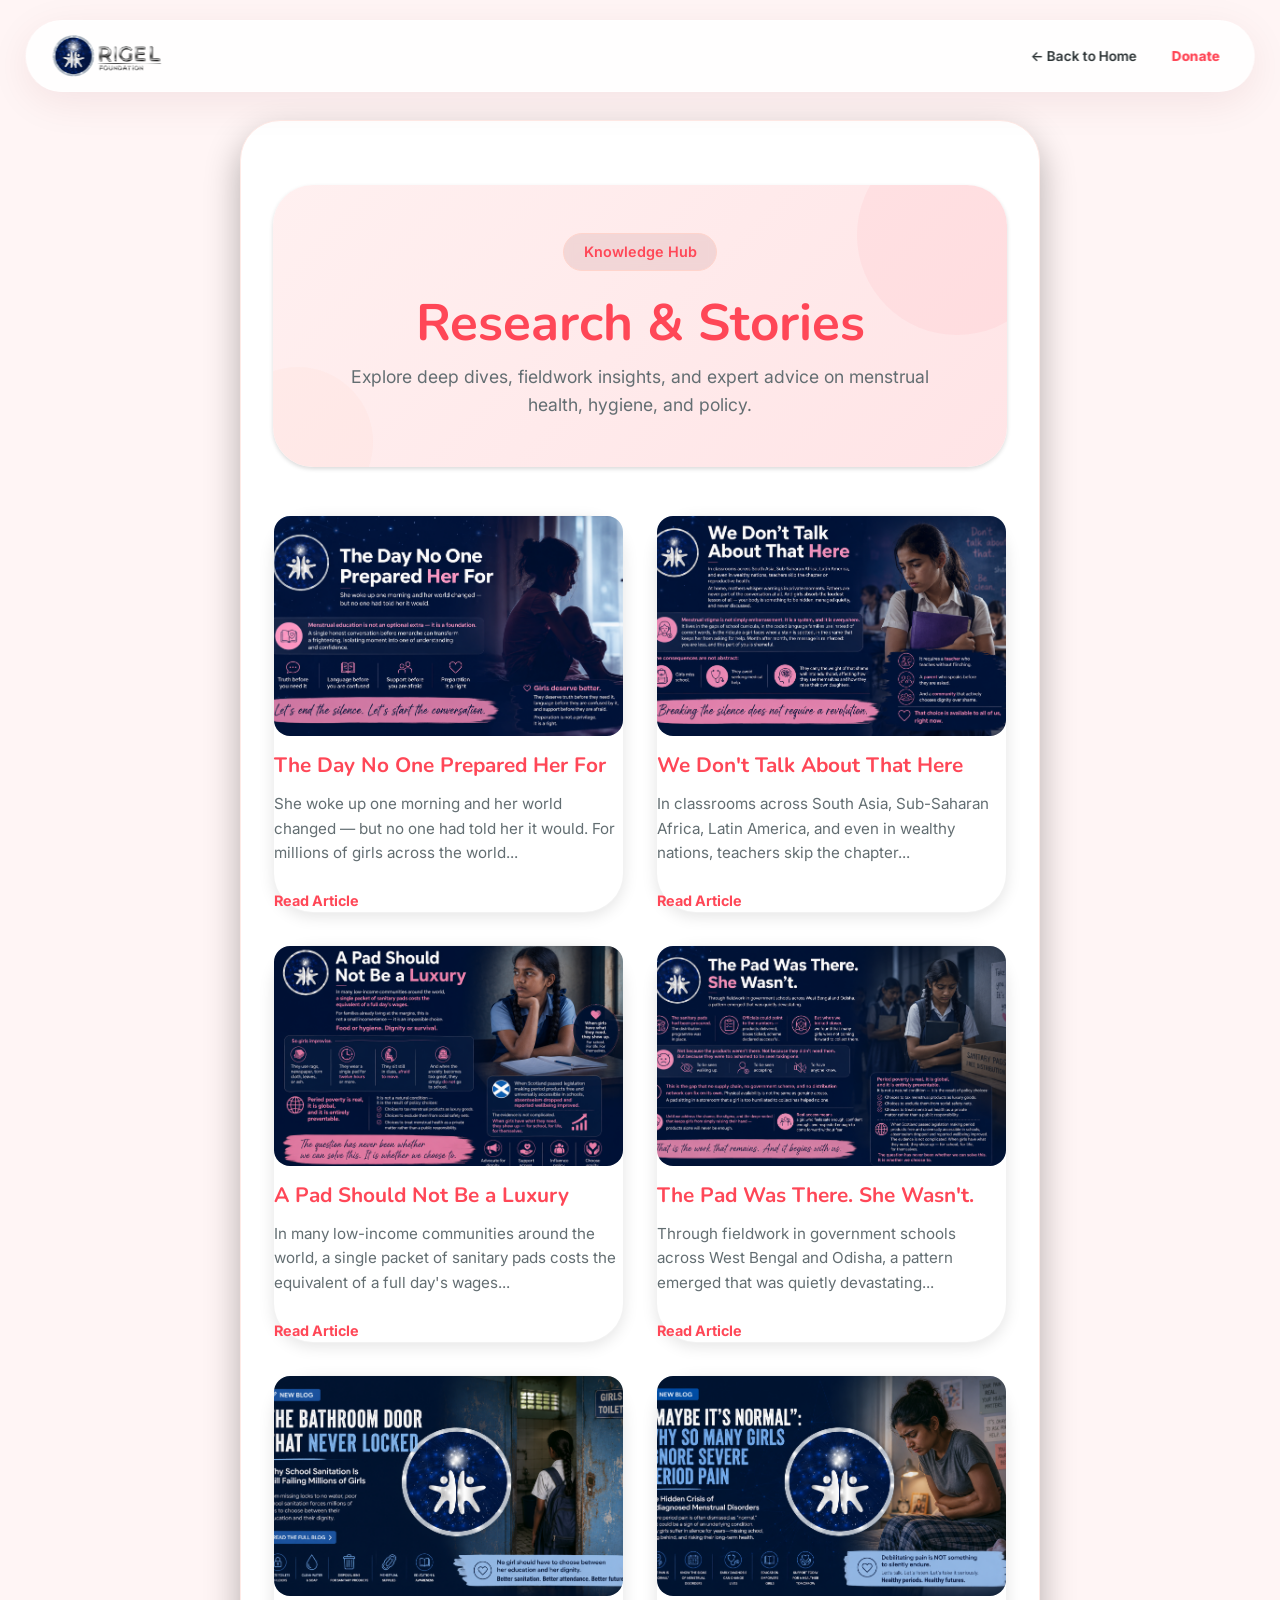
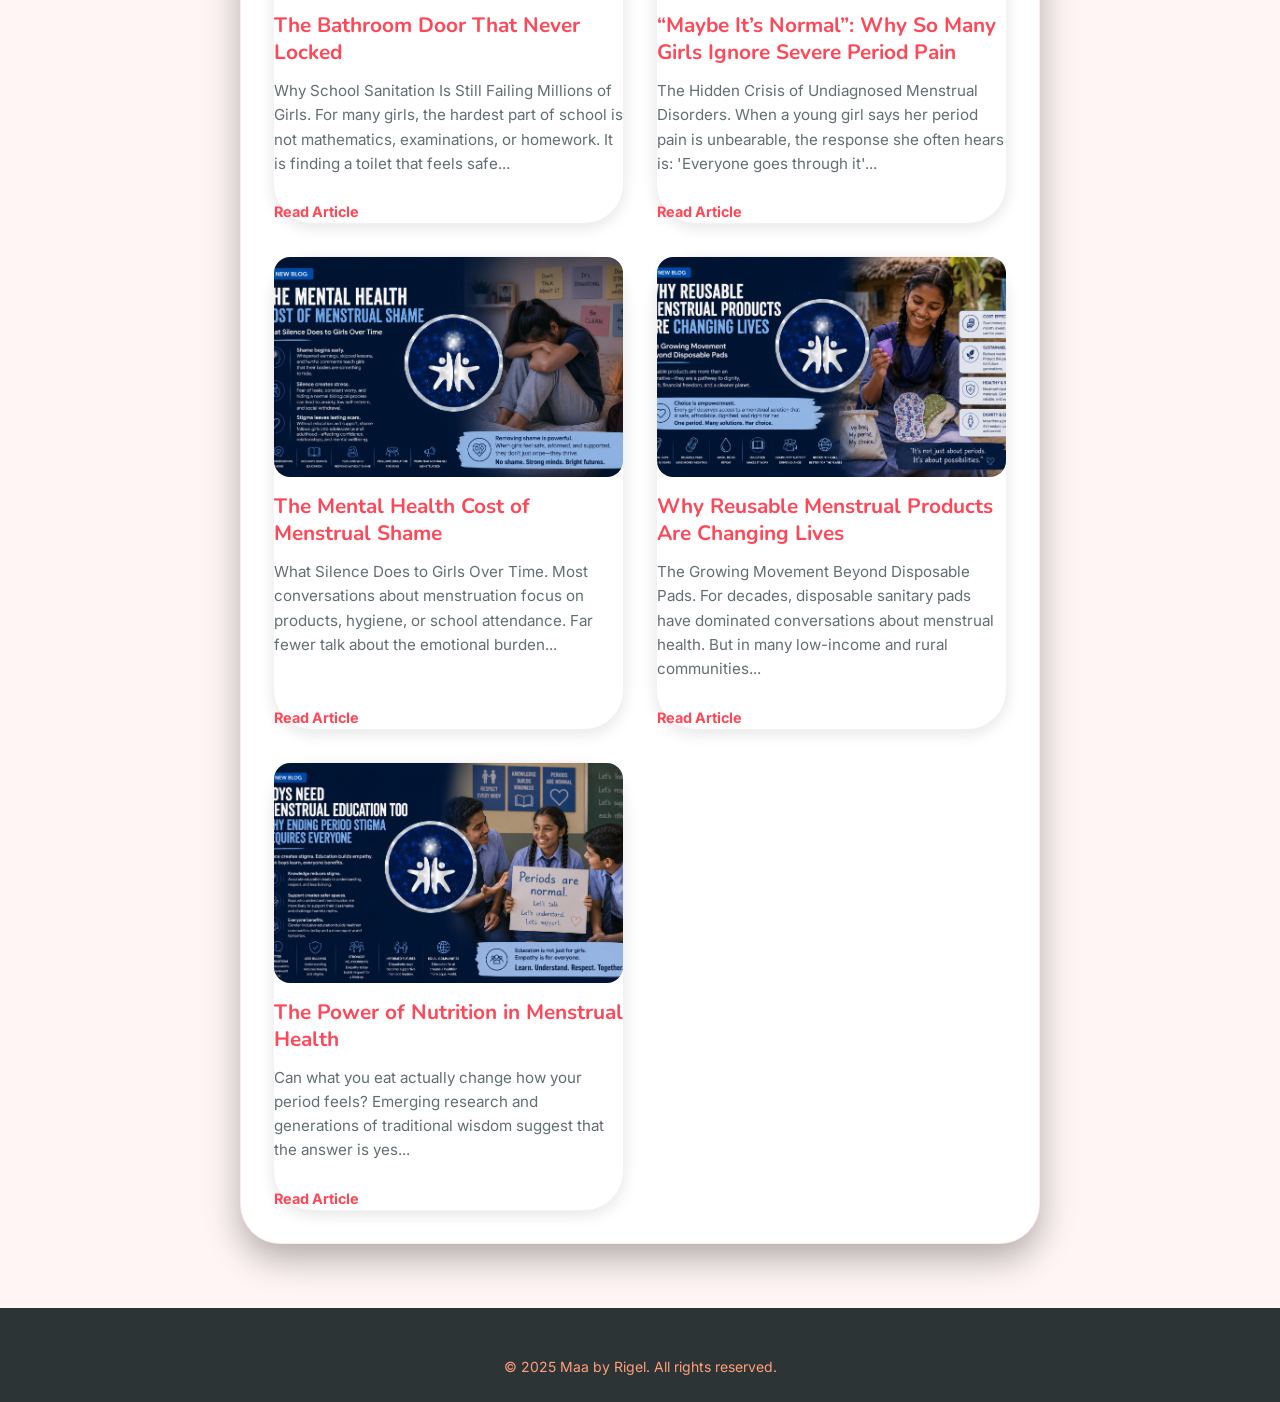
==== commit 18fbbc8f: "added period tracker calendar and other features" ====
--- a/blog.html
+++ b/blog.html
@@ -124,7 +124,7 @@
       <nav id="desktop-nav">
         <ul>
           <li><a href="index.html">← Back to Home</a></li>
-          <li><a href="donate.html" style="color: var(--color-crimson); font-weight: 800;"><i data-lucide="heart"></i> Donate</a></li>
+          <li><a href="https://rzp.io/rzp/maa-donation" target="_blank" style="color: var(--color-crimson); font-weight: 800;"><i data-lucide="heart"></i> Donate</a></li>
         </ul>
       </nav>
     </div>
--- a/styles.css
+++ b/styles.css
@@ -2869,4 +2869,169 @@
 
 .disorder-card {
   cursor: pointer;
+}
+
+/* ===== 19. Period History Calendar & Logging Styles ===== */
+.calendar-days-grid {
+  display: grid;
+  grid-template-columns: repeat(7, 1fr);
+  gap: 0.4rem;
+  margin-bottom: 1.5rem;
+}
+
+.calendar-day {
+  aspect-ratio: 1 / 1;
+  min-height: 44px;
+  display: flex;
+  flex-direction: column;
+  align-items: center;
+  justify-content: center;
+  border-radius: var(--radius-md);
+  border: 1px solid rgba(0, 0, 0, 0.05);
+  background: #fff;
+  cursor: pointer;
+  font-size: 0.95rem;
+  font-weight: 600;
+  color: var(--color-obsidian);
+  position: relative;
+  transition: all 0.2s cubic-bezier(0.4, 0, 0.2, 1);
+  user-select: none;
+}
+
+.calendar-day:hover:not(.empty) {
+  transform: translateY(-2px);
+  box-shadow: var(--shadow-sm);
+  border-color: var(--color-crimson);
+}
+
+.calendar-day.empty {
+  opacity: 0.25;
+  cursor: default;
+  background: transparent;
+  border: none;
+  pointer-events: none;
+}
+
+/* Today highlight */
+.calendar-day.today:not(.empty) {
+  border: 2.5px solid var(--color-obsidian) !important;
+}
+
+/* Selected highlight */
+.calendar-day.selected-day:not(.empty) {
+  box-shadow: 0 0 0 3px rgba(240, 99, 90, 0.4) !important;
+  border-color: var(--color-crimson) !important;
+}
+
+/* Predicted period days (dashed outline) */
+.calendar-day.predicted-period:not(.empty) {
+  border: 2px dashed var(--color-crimson);
+  background: rgba(255, 240, 242, 0.5);
+  color: var(--color-crimson);
+}
+
+/* Fertile/Ovulation days (blue background) */
+.calendar-day.fertile-day:not(.empty) {
+  background: #EFF6FF;
+  border: 2px solid #3B82F6;
+  color: #1E40AF;
+}
+
+/* Active logged period states (solid red boxes of varying weights) */
+.calendar-day.flow-light:not(.empty) {
+  background: #FFE4E6 !important;
+  border: 1px solid #FB7185 !important;
+  color: #BE123C !important;
+}
+
+.calendar-day.flow-medium:not(.empty) {
+  background: #FDA4AF !important;
+  border: 1.5px solid #F43F5E !important;
+  color: #9F1239 !important;
+}
+
+.calendar-day.flow-heavy:not(.empty) {
+  background: #F43F5E !important;
+  border: 1.5px solid #E11D48 !important;
+  color: #ffffff !important;
+}
+
+.calendar-day.flow-super-heavy:not(.empty) {
+  background: #BE123C !important;
+  border: 2px solid #881337 !important;
+  color: #ffffff !important;
+  font-weight: 800 !important;
+}
+
+/* Spotting dots container */
+.spotting-dots {
+  display: flex;
+  gap: 3px;
+  justify-content: center;
+  position: absolute;
+  bottom: 4px;
+  width: 100%;
+}
+
+.spotting-dots span {
+  width: 6px;
+  height: 6px;
+  border-radius: 50%;
+  display: block;
+}
+
+.spotting-dots span.spot-red {
+  background-color: #EF4444;
+}
+
+.spotting-dots span.spot-brown {
+  background-color: #78350F;
+}
+
+/* Active states for selection buttons in logging drawer */
+.flow-btn.active {
+  background: var(--color-crimson) !important;
+  color: #ffffff !important;
+  border-color: var(--color-crimson) !important;
+  transform: scale(1.05);
+  box-shadow: var(--shadow-sm);
+}
+
+.spot-btn.active[data-spotting="red"] {
+  background: #EF4444 !important;
+  color: #ffffff !important;
+  border-color: #EF4444 !important;
+  transform: scale(1.05);
+  box-shadow: var(--shadow-sm);
+}
+
+.spot-btn.active[data-spotting="brown"] {
+  background: #78350F !important;
+  color: #ffffff !important;
+  border-color: #78350F !important;
+  transform: scale(1.05);
+  box-shadow: var(--shadow-sm);
+}
+
+.spot-btn.active[data-spotting="none"] {
+  background: var(--color-obsidian) !important;
+  color: #ffffff !important;
+  border-color: var(--color-obsidian) !important;
+  transform: scale(1.05);
+  box-shadow: var(--shadow-sm);
+}
+
+.day-log-panel {
+  animation: slideDownFade 0.3s ease-out;
+}
+
+@keyframes slideDownFade {
+  from {
+    opacity: 0;
+    transform: translateY(-10px);
+  }
+  to {
+    opacity: 1;
+    transform: translateY(0);
+  }
 }
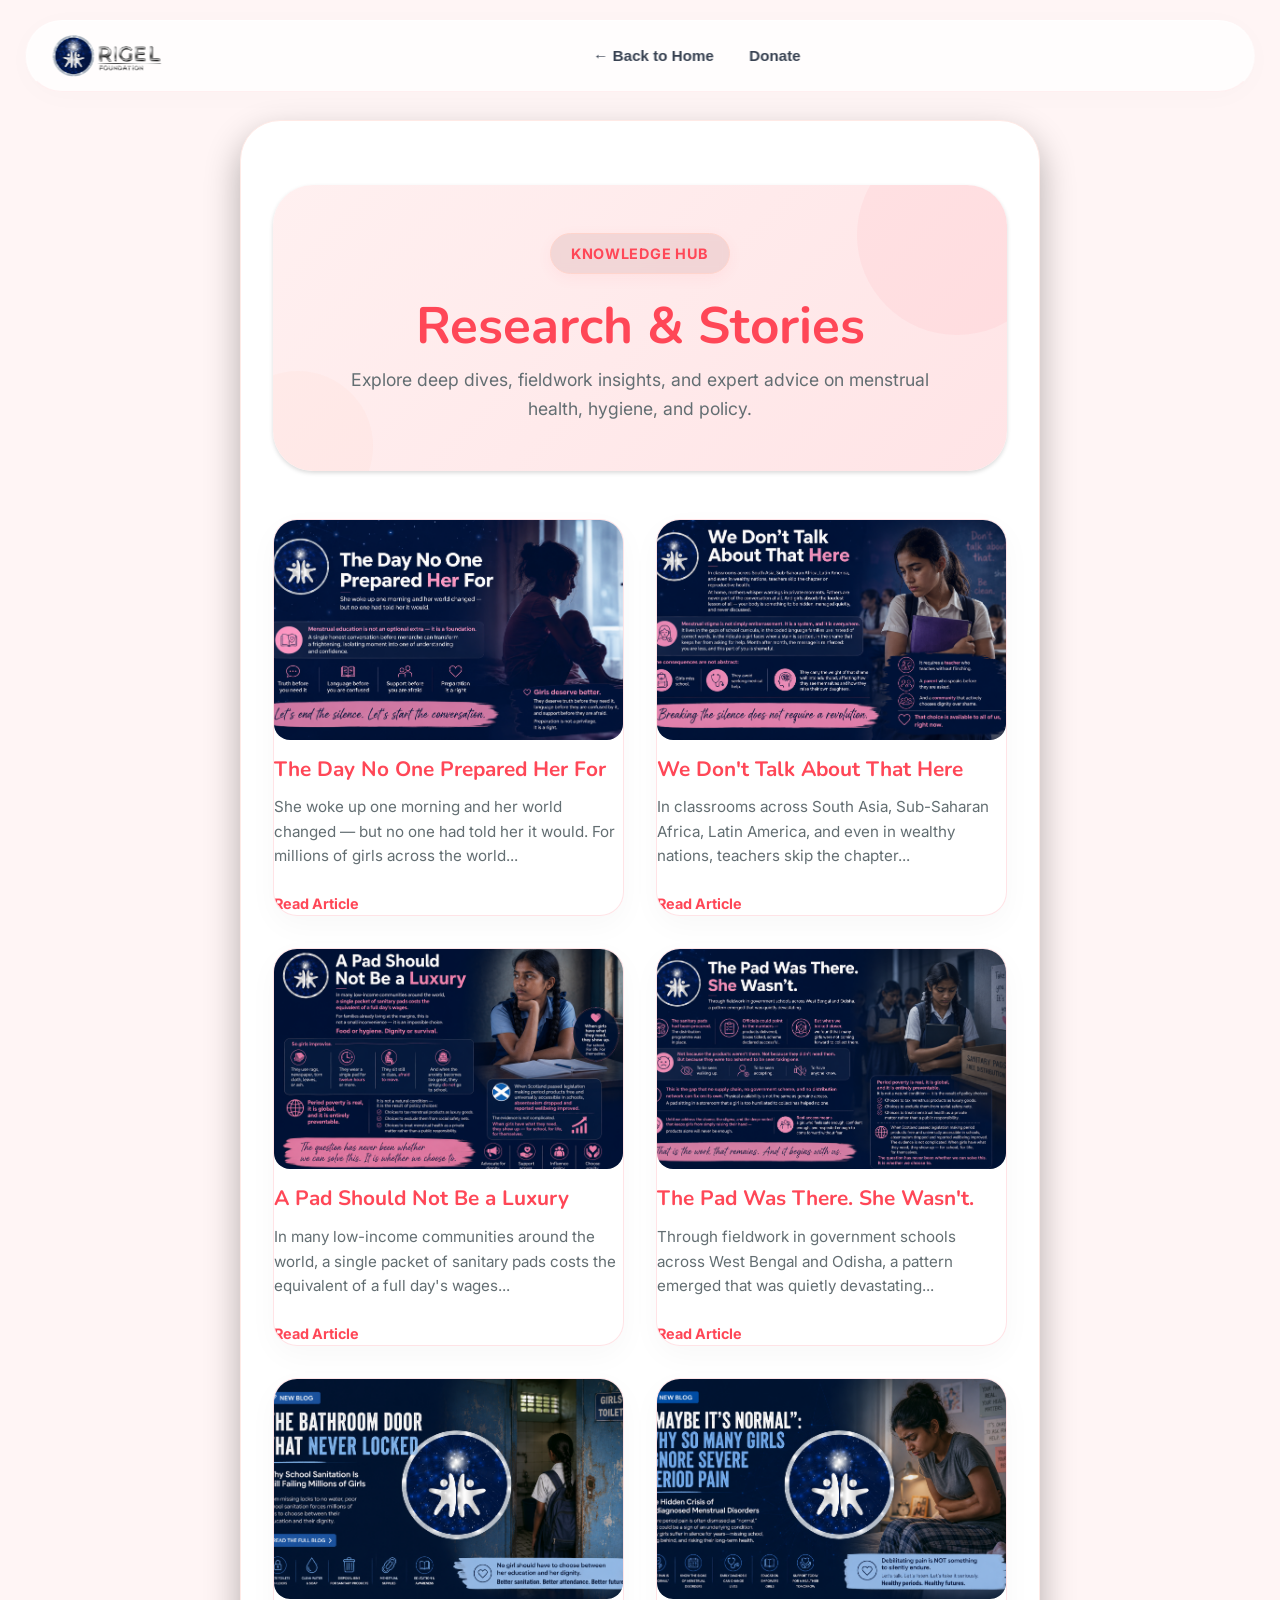
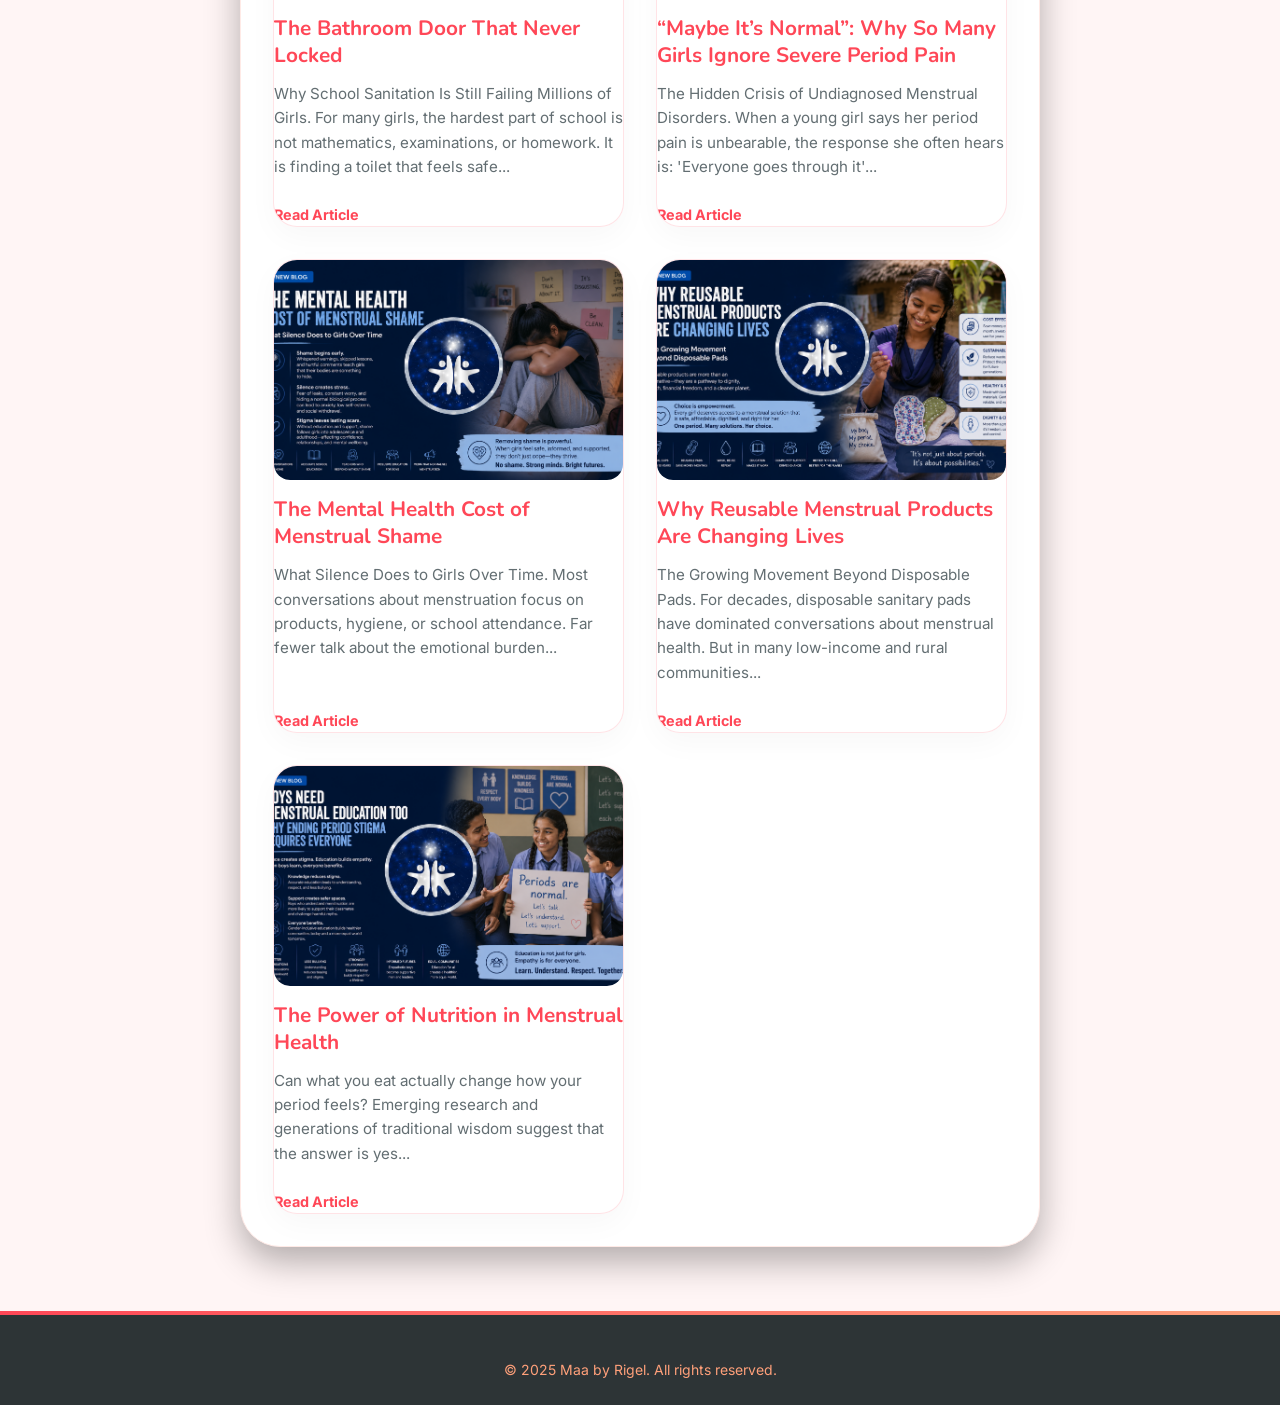
==== commit ae725e80: "updated code" ====
--- a/blog.html
+++ b/blog.html
@@ -1,249 +1,249 @@
-<!DOCTYPE html>
-<html lang="en">
-
-<head>
-  <meta charset="UTF-8">
-  <meta name="viewport" content="width=device-width, initial-scale=1.0">
-  <title>Blog | Maa by Rigel</title>
-  <link rel="stylesheet" href="styles.css">
-  <style>
-    body {
-      background-color: var(--color-bg);
-      font-family: var(--font-family);
-    }
-
-    .blog-article {
-      max-width: 800px;
-      margin: 120px auto var(--space-16) auto;
-      background: #fff;
-      padding: var(--space-8);
-      border-radius: var(--radius-xl);
-      box-shadow: var(--shadow-md);
-      border: 1px solid var(--red-200);
-    }
-
-    .back-link {
-      display: inline-block;
-      margin-bottom: var(--space-6);
-      color: var(--color-text-muted);
-      font-weight: 600;
-      font-size: 0.95rem;
-      text-decoration: none;
-    }
-
-    .back-link:hover {
-      color: var(--color-crimson);
-    }
-
-    #blog-image {
-      width: 100%;
-      height: auto;
-      max-height: 450px;
-      object-fit: cover;
-      border-radius: var(--radius-lg);
-      margin-bottom: var(--space-6);
-    }
-
-    #blog-title {
-      color: var(--color-crimson);
-      font-family: var(--font-display);
-      font-size: 2.5rem;
-      margin-bottom: var(--space-6);
-      line-height: 1.2;
-    }
-
-    #blog-content {
-      line-height: 1.8;
-      color: var(--color-text);
-      font-size: 1.1rem;
-    }
-
-    #blog-content p {
-      margin-bottom: 1.5rem;
-    }
-
-    #blog-content h3 {
-      color: var(--color-crimson);
-      margin-top: 2rem;
-      margin-bottom: 1rem;
-      font-family: var(--font-display);
-    }
-
-    #blog-content blockquote {
-      border-left: 4px solid var(--color-crimson);
-      margin: 2rem 0;
-      font-style: italic;
-      color: var(--red-900);
-      font-size: 1.25rem;
-      background: var(--red-50);
-      padding: 1.5rem;
-      border-radius: 0 var(--radius-lg) var(--radius-lg) 0;
-    }
-
-    #blog-content ul {
-      margin-bottom: 1.5rem;
-      padding-left: 2rem;
-    }
-
-    #blog-content li {
-      margin-bottom: 0.5rem;
-    }
-
-    .drop-cap::first-letter {
-      float: left;
-      font-size: 3.5rem;
-      line-height: 0.8;
-      font-weight: 700;
-      color: var(--color-crimson);
-      margin-right: 0.5rem;
-      margin-top: 0.2rem;
-      font-family: var(--font-display);
-    }
-
-    .loading-state,
-    .error-state {
-      text-align: center;
-      padding: var(--space-16) 0;
-    }
-
-    .error-state {
-      display: none;
-    }
-  </style>
-  <script src="https://unpkg.com/lucide@latest"></script>
-</head>
-
-<body>
-
-  <!-- Header -->
-  <header id="site-header">
-    <div class="header-container">
-      <a href="index.html" class="logo">
-        <img src="media/Rigel%20Logo.png" alt="Rigel Logo" style="height: 64px; width: auto; object-fit: contain;">
-      </a>
-      <nav id="desktop-nav">
-        <ul>
-          <li><a href="index.html">← Back to Home</a></li>
-          <li><a href="https://rzp.io/rzp/maa-donation" target="_blank" style="color: var(--color-crimson); font-weight: 800;"><i data-lucide="heart"></i> Donate</a></li>
-        </ul>
-      </nav>
-    </div>
-  </header>
-
-  <main>
-    <article class="blog-article container">
-      <a href="blog.html" id="back-to-home-link" class="back-link">← Back to All Blogs</a>
-
-      <div id="loading" class="loading-state">
-        <h2>Loading...</h2>
-      </div>
-
-      <div id="error-msg" class="error-state">
-        <h2 style="color: var(--color-crimson);">Article Not Found</h2>
-        <p>The blog post you're looking for doesn't exist or has been removed.</p>
-        <a href="blog.html" class="btn btn-primary" style="margin-top: 1rem;">View All Blogs</a>
-      </div>
-
-      <!-- Single Blog View -->
-      <div id="blog-container" style="display: none;">
-        <img id="blog-image" src="" alt="Blog Cover">
-        <h1 id="blog-title"></h1>
-        <div id="blog-content"></div>
-      </div>
-
-      <!-- All Blogs List View -->
-      <div id="all-blogs-container" style="display: none; padding-top: 2rem;">
-        <div style="background: var(--gradient-hero); border-radius: var(--radius-xl); padding: var(--space-12) var(--space-6); text-align: center; margin-bottom: var(--space-12); position: relative; overflow: hidden; box-shadow: var(--shadow-sm);">
-          <div style="position: relative; z-index: 2;">
-            <span class="hero__badge"><i data-lucide="book-open"></i> Knowledge Hub</span>
-            <h1 style="color: var(--red-800); font-family: var(--font-display); font-size: clamp(2rem, 4vw, 3.5rem); margin-bottom: var(--space-3); line-height: 1.1;">Research &amp; Stories</h1>
-            <p style="color: var(--color-text-muted); font-size: 1.1rem; max-width: 600px; margin: 0 auto;">Explore deep dives, fieldwork insights, and expert advice on menstrual health, hygiene, and policy.</p>
-          </div>
-          <div style="position: absolute; top: -50px; right: -50px; width: 200px; height: 200px; background: rgba(255, 71, 87, 0.05); border-radius: 50%; z-index: 1;"></div>
-          <div style="position: absolute; bottom: -50px; left: -50px; width: 150px; height: 150px; background: rgba(255, 160, 122, 0.05); border-radius: 50%; z-index: 1;"></div>
-        </div>
-        
-        <div id="all-blogs-grid" style="display: grid; grid-template-columns: repeat(auto-fill, minmax(320px, 1fr)); gap: var(--space-8);">
-        </div>
-      </div>
-    </article>
-  </main>
-
-  <!-- Footer -->
-  <footer id="site-footer" style="background:var(--red-900); padding:3rem 0 1.5rem 0; color:var(--red-100);">
-    <div class="container" style="text-align: center;">
-      <p class="copyright">&copy; 2025 Maa by Rigel. All rights reserved.</p>
-    </div>
-  </footer>
-
-  <script>
-    document.addEventListener('DOMContentLoaded', async () => {
-      // Use hash for routing (e.g., blog.html#1) because some local dev servers
-      // drop query parameters during URL rewrites.
-      const hashString = window.location.hash.substring(1);
-      const blogId = parseInt(hashString);
-
-      const loadingDiv = document.getElementById('loading');
-      const errorDiv = document.getElementById('error-msg');
-      const containerDiv = document.getElementById('blog-container');
-      const allBlogsDiv = document.getElementById('all-blogs-container');
-      const allBlogsGrid = document.getElementById('all-blogs-grid');
-      const backLink = document.getElementById('back-to-home-link');
-
-      try {
-        const response = await fetch('data/blog.json');
-        if (!response.ok) throw new Error('Failed to fetch blogs');
-
-        const blogs = await response.json();
-
-        // If no ID is provided, show ALL blogs
-        if (!blogId || isNaN(blogId)) {
-          backLink.style.display = 'none'; // Hide back link on main listing
-
-          allBlogsGrid.innerHTML = blogs.map(blog => `
-            <a href="blog.html#${blog.id}" onclick="setTimeout(() => window.location.reload(), 50)" class="card glassmorphism-card" style="text-align: left; text-decoration: none; display: flex; flex-direction: column; padding: var(--space-5);">
-              <div style="overflow: hidden; border-radius: var(--radius-md); margin-bottom: var(--space-4);">
-                <img src="${blog.image}" alt="${blog.title}" style="width: 100%; height: 220px; object-fit: cover; transition: transform 0.4s ease;" onmouseover="this.style.transform='scale(1.05)'" onmouseout="this.style.transform='scale(1)'">
-              </div>
-              <h3 style="color: var(--red-800); margin-bottom: 0.8rem; font-family: var(--font-display); font-size: 1.3rem; line-height: 1.3;">${blog.title}</h3>
-              <p style="color: var(--color-text-muted); font-size: 0.95rem; margin-bottom: 1.5rem; flex-grow: 1; line-height: 1.6;">${blog.excerpt}</p>
-              <div style="display: flex; align-items: center; gap: 0.5rem; font-weight: 700; color: var(--color-crimson); font-size: 0.9rem; margin-top: auto;">
-                Read Article <span style="font-size: 1.2rem;"><i data-lucide="arrow-right"></i></span>
-              </div>
-            </a>
-          `).join('');
-
-          loadingDiv.style.display = 'none';
-          allBlogsDiv.style.display = 'block';
-          return;
-        }
-
-        // Show specific blog
-        const blog = blogs.find(b => b.id === blogId);
-
-        if (!blog) {
-          loadingDiv.style.display = 'none';
-          errorDiv.style.display = 'block';
-          return;
-        }
-
-        // Populate content
-        document.title = `${blog.title} | Maa by Rigel`;
-        document.getElementById('blog-image').src = blog.image;
-        document.getElementById('blog-image').alt = blog.title;
-        document.getElementById('blog-title').textContent = blog.title;
-        document.getElementById('blog-content').innerHTML = blog.content;
-
-        loadingDiv.style.display = 'none';
-        containerDiv.style.display = 'block';
-      } catch (error) {
-        console.error('Error loading blog:', error);
-        loadingDiv.style.display = 'none';
-        errorDiv.style.display = 'block';
-      }
-    });
-  </script>
-  <script>lucide.createIcons();</script>
-</body>
-
+<!DOCTYPE html>
+<html lang="en">
+
+<head>
+  <meta charset="UTF-8">
+  <meta name="viewport" content="width=device-width, initial-scale=1.0">
+  <title>Blog | Maa by Rigel</title>
+  <link rel="stylesheet" href="styles.css?v=23">
+  <style>
+    body {
+      background-color: var(--color-bg);
+      font-family: var(--font-family);
+    }
+
+    .blog-article {
+      max-width: 800px;
+      margin: 120px auto var(--space-16) auto;
+      background: #fff;
+      padding: var(--space-8);
+      border-radius: var(--radius-xl);
+      box-shadow: var(--shadow-md);
+      border: 1px solid var(--red-200);
+    }
+
+    .back-link {
+      display: inline-block;
+      margin-bottom: var(--space-6);
+      color: var(--color-text-muted);
+      font-weight: 600;
+      font-size: 0.95rem;
+      text-decoration: none;
+    }
+
+    .back-link:hover {
+      color: var(--color-crimson);
+    }
+
+    #blog-image {
+      width: 100%;
+      height: auto;
+      max-height: 450px;
+      object-fit: cover;
+      border-radius: var(--radius-lg);
+      margin-bottom: var(--space-6);
+    }
+
+    #blog-title {
+      color: var(--color-crimson);
+      font-family: var(--font-display);
+      font-size: 2.5rem;
+      margin-bottom: var(--space-6);
+      line-height: 1.2;
+    }
+
+    #blog-content {
+      line-height: 1.8;
+      color: var(--color-text);
+      font-size: 1.1rem;
+    }
+
+    #blog-content p {
+      margin-bottom: 1.5rem;
+    }
+
+    #blog-content h3 {
+      color: var(--color-crimson);
+      margin-top: 2rem;
+      margin-bottom: 1rem;
+      font-family: var(--font-display);
+    }
+
+    #blog-content blockquote {
+      border-left: 4px solid var(--color-crimson);
+      margin: 2rem 0;
+      font-style: italic;
+      color: var(--red-900);
+      font-size: 1.25rem;
+      background: var(--red-50);
+      padding: 1.5rem;
+      border-radius: 0 var(--radius-lg) var(--radius-lg) 0;
+    }
+
+    #blog-content ul {
+      margin-bottom: 1.5rem;
+      padding-left: 2rem;
+    }
+
+    #blog-content li {
+      margin-bottom: 0.5rem;
+    }
+
+    .drop-cap::first-letter {
+      float: left;
+      font-size: 3.5rem;
+      line-height: 0.8;
+      font-weight: 700;
+      color: var(--color-crimson);
+      margin-right: 0.5rem;
+      margin-top: 0.2rem;
+      font-family: var(--font-display);
+    }
+
+    .loading-state,
+    .error-state {
+      text-align: center;
+      padding: var(--space-16) 0;
+    }
+
+    .error-state {
+      display: none;
+    }
+  </style>
+  <script src="https://unpkg.com/lucide@latest"></script>
+</head>
+
+<body>
+
+  <!-- Header -->
+  <header id="site-header">
+    <div class="header-container">
+      <a href="index.html" class="logo">
+        <img src="media/Rigel%20Logo.png" alt="Rigel Logo" style="height: 64px; width: auto; object-fit: contain;">
+      </a>
+      <nav id="desktop-nav">
+        <ul>
+          <li><a href="index.html">← Back to Home</a></li>
+          <li><a href="https://rzp.io/rzp/maa-donation" target="_blank" style="color: var(--color-crimson); font-weight: 800;"><i data-lucide="heart"></i> Donate</a></li>
+        </ul>
+      </nav>
+    </div>
+  </header>
+
+  <main>
+    <article class="blog-article container">
+      <a href="blog.html" id="back-to-home-link" class="back-link">← Back to All Blogs</a>
+
+      <div id="loading" class="loading-state">
+        <h2>Loading...</h2>
+      </div>
+
+      <div id="error-msg" class="error-state">
+        <h2 style="color: var(--color-crimson);">Article Not Found</h2>
+        <p>The blog post you're looking for doesn't exist or has been removed.</p>
+        <a href="blog.html" class="btn btn-primary" style="margin-top: 1rem;">View All Blogs</a>
+      </div>
+
+      <!-- Single Blog View -->
+      <div id="blog-container" style="display: none;">
+        <img id="blog-image" src="" alt="Blog Cover">
+        <h1 id="blog-title"></h1>
+        <div id="blog-content"></div>
+      </div>
+
+      <!-- All Blogs List View -->
+      <div id="all-blogs-container" style="display: none; padding-top: 2rem;">
+        <div style="background: var(--gradient-hero); border-radius: var(--radius-xl); padding: var(--space-12) var(--space-6); text-align: center; margin-bottom: var(--space-12); position: relative; overflow: hidden; box-shadow: var(--shadow-sm);">
+          <div style="position: relative; z-index: 2;">
+            <span class="hero__badge"><i data-lucide="book-open"></i> Knowledge Hub</span>
+            <h1 style="color: var(--red-800); font-family: var(--font-display); font-size: clamp(2rem, 4vw, 3.5rem); margin-bottom: var(--space-3); line-height: 1.1;">Research &amp; Stories</h1>
+            <p style="color: var(--color-text-muted); font-size: 1.1rem; max-width: 600px; margin: 0 auto;">Explore deep dives, fieldwork insights, and expert advice on menstrual health, hygiene, and policy.</p>
+          </div>
+          <div style="position: absolute; top: -50px; right: -50px; width: 200px; height: 200px; background: rgba(255, 71, 87, 0.05); border-radius: 50%; z-index: 1;"></div>
+          <div style="position: absolute; bottom: -50px; left: -50px; width: 150px; height: 150px; background: rgba(255, 160, 122, 0.05); border-radius: 50%; z-index: 1;"></div>
+        </div>
+        
+        <div id="all-blogs-grid" style="display: grid; grid-template-columns: repeat(auto-fill, minmax(320px, 1fr)); gap: var(--space-8);">
+        </div>
+      </div>
+    </article>
+  </main>
+
+  <!-- Footer -->
+  <footer id="site-footer" style="background:var(--red-900); padding:3rem 0 1.5rem 0; color:var(--red-100);">
+    <div class="container" style="text-align: center;">
+      <p class="copyright">&copy; 2025 Maa by Rigel. All rights reserved.</p>
+    </div>
+  </footer>
+
+  <script>
+    document.addEventListener('DOMContentLoaded', async () => {
+      // Use hash for routing (e.g., blog.html#1) because some local dev servers
+      // drop query parameters during URL rewrites.
+      const hashString = window.location.hash.substring(1);
+      const blogId = parseInt(hashString);
+
+      const loadingDiv = document.getElementById('loading');
+      const errorDiv = document.getElementById('error-msg');
+      const containerDiv = document.getElementById('blog-container');
+      const allBlogsDiv = document.getElementById('all-blogs-container');
+      const allBlogsGrid = document.getElementById('all-blogs-grid');
+      const backLink = document.getElementById('back-to-home-link');
+
+      try {
+        const response = await fetch('data/blog.json');
+        if (!response.ok) throw new Error('Failed to fetch blogs');
+
+        const blogs = await response.json();
+
+        // If no ID is provided, show ALL blogs
+        if (!blogId || isNaN(blogId)) {
+          backLink.style.display = 'none'; // Hide back link on main listing
+
+          allBlogsGrid.innerHTML = blogs.map(blog => `
+            <a href="blog.html#${blog.id}" onclick="setTimeout(() => window.location.reload(), 50)" class="card glassmorphism-card" style="text-align: left; text-decoration: none; display: flex; flex-direction: column; padding: var(--space-5);">
+              <div style="overflow: hidden; border-radius: var(--radius-md); margin-bottom: var(--space-4);">
+                <img src="${blog.image}" alt="${blog.title}" style="width: 100%; height: 220px; object-fit: cover; transition: transform 0.4s ease;" onmouseover="this.style.transform='scale(1.05)'" onmouseout="this.style.transform='scale(1)'">
+              </div>
+              <h3 style="color: var(--red-800); margin-bottom: 0.8rem; font-family: var(--font-display); font-size: 1.3rem; line-height: 1.3;">${blog.title}</h3>
+              <p style="color: var(--color-text-muted); font-size: 0.95rem; margin-bottom: 1.5rem; flex-grow: 1; line-height: 1.6;">${blog.excerpt}</p>
+              <div style="display: flex; align-items: center; gap: 0.5rem; font-weight: 700; color: var(--color-crimson); font-size: 0.9rem; margin-top: auto;">
+                Read Article <span style="font-size: 1.2rem;"><i data-lucide="arrow-right"></i></span>
+              </div>
+            </a>
+          `).join('');
+
+          loadingDiv.style.display = 'none';
+          allBlogsDiv.style.display = 'block';
+          return;
+        }
+
+        // Show specific blog
+        const blog = blogs.find(b => b.id === blogId);
+
+        if (!blog) {
+          loadingDiv.style.display = 'none';
+          errorDiv.style.display = 'block';
+          return;
+        }
+
+        // Populate content
+        document.title = `${blog.title} | Maa by Rigel`;
+        document.getElementById('blog-image').src = blog.image;
+        document.getElementById('blog-image').alt = blog.title;
+        document.getElementById('blog-title').textContent = blog.title;
+        document.getElementById('blog-content').innerHTML = blog.content;
+
+        loadingDiv.style.display = 'none';
+        containerDiv.style.display = 'block';
+      } catch (error) {
+        console.error('Error loading blog:', error);
+        loadingDiv.style.display = 'none';
+        errorDiv.style.display = 'block';
+      }
+    });
+  </script>
+  <script>lucide.createIcons();</script>
+</body>
+
 </html>
--- a/styles.css
+++ b/styles.css
@@ -1,3037 +1,4711 @@
-/* ===== 01. CSS Custom Properties — Warm & Playful Theme ===== */
-@import url('https://fonts.googleapis.com/css2?family=Inter:wght@400;500;600;700;800;900&family=Nunito:wght@400;600;700;800;900&display=swap');
-
-:root {
-  /* Brighter, friendlier colors for children */
-  --color-crimson: #FF4757;
-  /* Watermelon/Cherry Red - very warm and catchy */
-  --color-sand: #FFA07A;
-  /* Soft Salmon/Peach */
-  --color-pearl: #FFF5F5;
-  /* Very soft pink-tinted white */
-  --color-obsidian: #2D3436;
-  /* Softer black */
-
-  /* Map old red variables to new playful theme */
-  --red-900: #2D3436;
-  --red-800: #FF4757;
-  --red-700: #FF6B81;
-  --red-600: #FFA07A;
-  --red-500: #FFA07A;
-  --red-400: #FFA07A;
-  --red-300: #FFD4CC;
-  --red-200: #FFEAE6;
-  --red-100: #FFF5F5;
-  --red-50: #FFF9F9;
-
-  --color-primary: var(--color-crimson);
-  --color-primary-dark: #FF1E3C;
-  --color-primary-light: #FF6B81;
-  --color-accent: var(--color-sand);
-
-  --color-bg: var(--color-pearl);
-  --color-surface: #ffffff;
-  --color-text: var(--color-obsidian);
-  --color-text-muted: #636E72;
-  --color-border: #FFEAE6;
-  --color-success: #2ED573;
-  --color-secondary: #1E90FF;
-  /* Friendly Blue */
-
-  --gradient-hero: linear-gradient(135deg, #FFF0F0 0%, #FFE4E6 100%);
-  --gradient-primary: linear-gradient(135deg, #FF4757, #FF6B81);
-  --gradient-dark: linear-gradient(135deg, #2D3436, #636E72);
-  --gradient-card: linear-gradient(145deg, #ffffff, #FFF9F9);
-
-  --font-family: 'Inter', system-ui, sans-serif;
-  --font-display: 'Nunito', sans-serif;
-  /* Super friendly, rounded font */
-
-  --space-1: 0.25rem;
-  --space-2: 0.5rem;
-  --space-3: 0.75rem;
-  --space-4: 1rem;
-  --space-6: 1.5rem;
-  --space-8: 2rem;
-  --space-12: 3rem;
-  --space-16: 4rem;
-
-  --radius-sm: 0.5rem;
-  --radius-md: 1rem;
-  --radius-lg: 1.5rem;
-  --radius-xl: 2.5rem;
-  --radius-full: 9999px;
-  /* More rounded, bubbly corners */
-
-  --shadow-sm: 0 2px 4px rgba(0, 0, 0, .15);
-  --shadow-md: 0 15px 35px rgba(0, 0, 0, .3);
-  --shadow-hover: 0 25px 50px rgba(0, 0, 0, .45), 0 0 25px rgba(255, 71, 87, 0.3);
-  --shadow-card: 0 4px 15px rgba(0, 0, 0, .1);
-
-  --transition-fast: 150ms ease;
-  --transition-base: 300ms ease;
-}
-
-/* ===== 02. Reset & Base ===== */
-*,
-*::before,
-*::after {
-  margin: 0;
-  padding: 0;
-  box-sizing: border-box;
-}
-
-html {
-  scroll-behavior: smooth;
-  font-family: var(--font-family);
-  color: var(--color-text);
-  background-color: var(--color-bg);
-  line-height: 1.6;
-}
-
-body {
-  overflow-x: hidden;
-}
-
-a {
-  text-decoration: none;
-  color: inherit;
-}
-
-ul {
-  list-style: none;
-}
-
-img,
-svg {
-  max-width: 100%;
-  display: inline-block;
-  vertical-align: middle;
-}
-
-.container {
-  max-width: 1200px;
-  margin: 0 auto;
-  padding: 0 var(--space-4);
-}
-
-.section {
-  padding: 5.5rem 0;
-  scroll-margin-top: 160px;
-}
-
-.bg-soft {
-  background-color: var(--red-50);
-}
-
-.bg-primary {
-  background: var(--gradient-dark);
-  color: #fff;
-}
-
-.bg-red-light {
-  background-color: var(--red-100);
-}
-
-.text-white {
-  color: #fff;
-}
-
-.hidden {
-  display: none !important;
-}
-
-/* ===== 03. Typography ===== */
-h1,
-h2,
-h3,
-h4 {
-  font-weight: 700;
-  line-height: 1.2;
-  margin-bottom: var(--space-4);
-}
-
-h1 {
-  font-family: var(--font-display);
-  font-size: clamp(2.2rem, 5vw, 4rem);
-  color: var(--red-800);
-}
-
-h2 {
-  font-size: clamp(1.75rem, 4vw, 2.75rem);
-  color: var(--color-text);
-  text-align: center;
-}
-
-h3 {
-  font-size: 1.25rem;
-}
-
-.section-title {
-  margin-bottom: var(--space-2);
-}
-
-.section-subtitle {
-  text-align: center;
-  color: var(--color-text-muted);
-  max-width: 650px;
-  margin: 0 auto var(--space-8) auto;
-  font-size: 1.1rem;
-}
-
-.link-source {
-  display: block;
-  text-align: center;
-  color: var(--color-primary);
-  font-weight: 600;
-  margin-bottom: var(--space-8);
-  font-size: 0.9rem;
-}
-
-.link-source:hover {
-  text-decoration: underline;
-}
-
-/* ===== 04. Buttons ===== */
-.btn {
-  display: inline-flex;
-  align-items: center;
-  justify-content: center;
-  padding: 0.875rem 1.75rem;
-  border-radius: var(--radius-full);
-  font-family: var(--font-display);
-  font-weight: 700;
-  cursor: pointer;
-  transition: all 0.4s cubic-bezier(0.175, 0.885, 0.32, 1.275);
-  border: none;
-  font-size: 1.1rem;
-  gap: 0.5rem;
-  letter-spacing: 0.5px;
-}
-
-.btn-primary {
-  background: var(--gradient-primary);
-  color: #fff;
-  box-shadow: var(--shadow-md);
-}
-
-.btn-primary:hover {
-  transform: translateY(-4px) scale(1.05);
-  box-shadow: var(--shadow-hover);
-}
-
-.btn-secondary {
-  background: var(--color-secondary);
-  color: #fff;
-  box-shadow: var(--shadow-sm);
-}
-
-.btn-secondary:hover {
-  background: #187BCD;
-  transform: translateY(-4px) scale(1.05);
-  box-shadow: var(--shadow-md);
-}
-
-.btn-ghost {
-  background: transparent;
-  color: var(--color-primary);
-  border: 2px solid var(--color-primary);
-}
-
-.btn-ghost:hover {
-  background: var(--color-primary);
-  color: #fff;
-}
-
-.btn-white {
-  background: #fff;
-  color: var(--red-700);
-  font-weight: 700;
-}
-
-.btn-white:hover {
-  background: var(--red-50);
-  transform: translateY(-2px);
-  box-shadow: var(--shadow-md);
-}
-
-.btn-sm {
-  padding: 0.45rem 1rem;
-  font-size: 0.875rem;
-}
-
-/* ===== 05. Badge ===== */
-.badge {
-  display: inline-block;
-  padding: 0.25rem 0.75rem;
-  background: var(--red-100);
-  border-radius: var(--radius-full);
-  font-size: 0.8rem;
-  font-weight: 600;
-  color: var(--red-700);
-  box-shadow: var(--shadow-sm);
-}
-
-/* Utilities */
-.mt-4 {
-  margin-top: var(--space-8);
-}
-
-.mt-6 {
-  margin-top: var(--space-12);
-}
-
-.text-center {
-  text-align: center;
-}
-
-/* ===== 06. Glass / Cards ===== */
-.glass-panel {
-  background: rgba(255, 255, 255, .12);
-  backdrop-filter: blur(14px);
-  -webkit-backdrop-filter: blur(14px);
-  border: 1px solid rgba(255, 255, 255, .25);
-  border-radius: var(--radius-lg);
-  padding: var(--space-6);
-  box-shadow: 0 8px 32px rgba(127, 29, 29, .2);
-}
-
-.glassmorphism-card {
-  background: rgba(255, 255, 255, .85);
-  backdrop-filter: blur(10px);
-  -webkit-backdrop-filter: blur(10px);
-  border: 1px solid rgba(255, 255, 255, .6);
-  box-shadow: 0 4px 20px rgba(220, 38, 38, .08);
-}
-
-.glassmorphism-card:hover {
-  background: #fff;
-  transform: translateY(-8px) scale(1.02);
-  box-shadow: var(--shadow-hover);
-}
-
-.grid {
-  display: grid;
-  grid-template-columns: repeat(auto-fit, minmax(300px, 1fr));
-  gap: 2.5rem;
-}
-
-.card {
-  background: var(--color-surface);
-  border-radius: var(--radius-xl);
-  padding: var(--space-8);
-  box-shadow: var(--shadow-card);
-  transition: all 0.4s cubic-bezier(0.175, 0.885, 0.32, 1.275);
-  border: 1px solid rgba(0, 0, 0, 0.05);
-}
-
-.card:hover {
-  transform: translateY(-8px);
-  box-shadow: 0 20px 40px rgba(113, 0, 20, 0.12);
-  border-color: rgba(179, 143, 111, 0.3);
-}
-
-/* Gradient Text Utility */
-.text-gradient,
-.section-title {
-  background: linear-gradient(135deg, var(--color-crimson), #e63946);
-  -webkit-background-clip: text;
-  -webkit-text-fill-color: transparent;
-}
-
-/* Floating Animation Utility */
-@keyframes softFloat {
-  0% {
-    transform: translateY(0px);
-  }
-
-  50% {
-    transform: translateY(-8px);
-  }
-
-  100% {
-    transform: translateY(0px);
-  }
-}
-
-.float-anim,
-.glance-icon,
-.join-icon,
-.pillar-icon {
-  animation: softFloat 4s ease-in-out infinite;
-}
-
-/* Pulse Button Glow */
-@keyframes pulseGlow {
-  0% {
-    box-shadow: 0 0 0 0 rgba(113, 0, 20, 0.4);
-  }
-
-  70% {
-    box-shadow: 0 0 0 15px rgba(113, 0, 20, 0);
-  }
-
-  100% {
-    box-shadow: 0 0 0 0 rgba(113, 0, 20, 0);
-  }
-}
-
-.btn-primary.pulse {
-  animation: pulseGlow 2.5s infinite;
-}
-
-.icon-wrap {
-  font-size: 2.75rem;
-  margin-bottom: var(--space-4);
-  text-align: center;
-}
-
-/* ===== 07. Header (Floating Pill) ===== */
-#site-header {
-  position: fixed;
-  top: 20px;
-  left: 50%;
-  transform: translateX(-50%);
-  width: 96%;
-  max-width: 1450px;
-  background: rgba(255, 255, 255, 0.85);
-  backdrop-filter: blur(20px);
-  -webkit-backdrop-filter: blur(20px);
-  z-index: 1000;
-  box-shadow: 0 10px 40px rgba(113, 0, 20, 0.08);
-  border: 1px solid rgba(255, 255, 255, 0.6);
-  border-radius: 50px;
-  transition: all var(--transition-base);
-}
-
-.header-container {
-  display: flex;
-  align-items: center;
-  justify-content: space-between;
-  height: 70px;
-  padding: 0 var(--space-6);
-}
-
-.logo {
-  display: flex;
-  align-items: center;
-  gap: var(--space-2);
-  font-size: 1.3rem;
-  font-weight: 800;
-  color: var(--red-700);
-  font-family: var(--font-display);
-  flex-shrink: 0;
-}
-
-.logo svg {
-  color: var(--red-600);
-}
-
-#desktop-nav ul {
-  list-style: none;
-  display: flex;
-  gap: 1rem;
-  margin: 0;
-  padding: 0;
-  align-items: center;
-  white-space: nowrap;
-}
-
-#desktop-nav a {
-  text-decoration: none;
-  color: var(--color-obsidian);
-  font-weight: 600;
-  font-size: 0.85rem;
-  transition: color var(--transition-base);
-  padding: 0.4rem 0.6rem;
-  border-radius: 20px;
-}
-
-#desktop-nav a:hover,
-#desktop-nav a.active-nav-link {
-  color: var(--color-crimson);
-  background: var(--red-50);
-}
-
-#desktop-nav a.nav-highlight {
-  color: #fff;
-  background: var(--gradient-primary);
-  padding: 0.4rem 1.2rem;
-  border-radius: var(--radius-full);
-  box-shadow: var(--shadow-sm);
-  margin-left: 0.5rem;
-}
-
-#desktop-nav a.nav-highlight:hover {
-  transform: translateY(-2px);
-  box-shadow: var(--shadow-md);
-  background: var(--color-crimson);
-}
-
-.header-controls {
-  display: flex;
-  align-items: center;
-  gap: var(--space-4);
-  flex-shrink: 0;
-}
-
-#lang-selector {
-  padding: 0.4rem 1rem;
-  border-radius: 20px;
-  border: 1px solid var(--red-200);
-  background: rgba(255, 255, 255, 0.8);
-  font-family: inherit;
-  font-size: 0.9rem;
-  font-weight: 600;
-  cursor: pointer;
-  outline: none;
-  color: var(--color-crimson);
-  transition: all var(--transition-fast);
-}
-
-#lang-selector:hover {
-  background: var(--red-50);
-  border-color: var(--color-crimson);
-}
-
-#menu-toggle {
-  display: none;
-  background: none;
-  border: none;
-  cursor: pointer;
-  width: 30px;
-  height: 24px;
-  position: relative;
-  z-index: 1001;
-}
-
-#menu-toggle .bar {
-  display: block;
-  width: 100%;
-  height: 2px;
-  background-color: var(--red-700);
-  transition: all var(--transition-base);
-  position: absolute;
-  left: 0;
-  border-radius: 2px;
-}
-
-#menu-toggle .bar:nth-child(1) {
-  top: 0;
-}
-
-#menu-toggle .bar:nth-child(2) {
-  top: 11px;
-}
-
-#menu-toggle .bar:nth-child(3) {
-  top: 22px;
-}
-
-#menu-toggle[aria-expanded="true"] .bar:nth-child(1) {
-  transform: rotate(45deg);
-  top: 11px;
-}
-
-#menu-toggle[aria-expanded="true"] .bar:nth-child(2) {
-  opacity: 0;
-}
-
-#menu-toggle[aria-expanded="true"] .bar:nth-child(3) {
-  transform: rotate(-45deg);
-  top: 11px;
-}
-
-#mobile-menu {
-  position: fixed;
-  top: 100px;
-  left: 20px;
-  width: calc(100% - 40px);
-  max-height: calc(100vh - 120px);
-  overflow-y: auto;
-  background: rgba(255, 255, 255, 0.95);
-  backdrop-filter: blur(20px);
-  padding: var(--space-8);
-  flex-direction: column;
-  gap: var(--space-6);
-  box-shadow: var(--shadow-hover);
-  border: 1px solid rgba(255, 255, 255, 0.6);
-  border-radius: 24px;
-  z-index: 999;
-}
-
-#mobile-menu:not(.hidden) {
-  display: flex;
-}
-
-#mobile-menu a {
-  font-size: 1.5rem;
-  font-weight: 700;
-  color: var(--red-800);
-  text-align: center;
-}
-
-/* ===== 08. Hero ===== */
-.hero {
-  min-height: 100vh;
-  display: flex;
-  align-items: center;
-  justify-content: center;
-  text-align: center;
-  background: var(--gradient-hero);
-  padding-top: 100px;
-  padding-bottom: 6rem;
-  /* Space for SVG wave */
-  position: relative;
-  overflow: hidden;
-}
-
-.hero::before {
-  content: '';
-  position: absolute;
-  inset: 0;
-  background: radial-gradient(ellipse 80% 60% at 50% 0%, rgba(220, 38, 38, .08) 0%, transparent 70%);
-  pointer-events: none;
-}
-
-.custom-shape-divider-bottom {
-  position: absolute;
-  bottom: 0;
-  left: 0;
-  width: 100%;
-  overflow: hidden;
-  line-height: 0;
-  transform: rotate(180deg);
-}
-
-.custom-shape-divider-bottom svg {
-  position: relative;
-  display: block;
-  width: calc(100% + 1.3px);
-  height: 90px;
-}
-
-.custom-shape-divider-bottom .shape-fill {
-  fill: var(--color-bg);
-}
-
-/* floating petals */
-.hero-shapes {
-  position: absolute;
-  inset: 0;
-  pointer-events: none;
-  overflow: hidden;
-}
-
-.shape {
-  position: absolute;
-  border-radius: var(--radius-full);
-  opacity: 0.6;
-  filter: blur(40px);
-  animation: floatPlayful 8s ease-in-out infinite;
-}
-
-.shape-1 {
-  width: 320px;
-  height: 320px;
-  background: var(--color-crimson);
-  top: -80px;
-  left: -60px;
-  animation-delay: 0s;
-}
-
-.shape-2 {
-  width: 200px;
-  height: 200px;
-  background: var(--color-sand);
-  bottom: 10%;
-  right: -40px;
-  animation-delay: 2s;
-}
-
-.shape-3 {
-  width: 140px;
-  height: 140px;
-  background: var(--color-secondary);
-  top: 30%;
-  right: 15%;
-  animation-delay: 4s;
-}
-
-@keyframes floatPlayful {
-
-  0%,
-  100% {
-    transform: translateY(0) rotate(0deg) scale(1);
-  }
-
-  50% {
-    transform: translateY(-25px) rotate(8deg) scale(1.1);
-  }
-}
-
-.hero__content {
-  max-width: 820px;
-  padding: 0 var(--space-4);
-  position: relative;
-  z-index: 1;
-}
-
-.hero__badge {
-  display: inline-block;
-  padding: 0.4rem 1.2rem;
-  background: rgba(127, 29, 29, .1);
-  border: 1px solid var(--red-300);
-  border-radius: var(--radius-full);
-  font-size: 0.9rem;
-  font-weight: 600;
-  color: var(--red-800);
-  margin-bottom: var(--space-6);
-  backdrop-filter: blur(4px);
-}
-
-.hero__subtext {
-  font-size: 1.2rem;
-  color: var(--color-text-muted);
-  margin-bottom: var(--space-8);
-  max-width: 620px;
-  margin-left: auto;
-  margin-right: auto;
-}
-
-.hero__cta {
-  display: flex;
-  flex-wrap: wrap;
-  gap: var(--space-4);
-  justify-content: center;
-  margin-bottom: var(--space-8);
-}
-
-.hero__tagline {
-  display: flex;
-  justify-content: center;
-  align-items: center;
-  gap: 0.5rem;
-  font-weight: 600;
-  color: var(--red-700);
-  font-size: 1.05rem;
-}
-
-.hero__tagline svg {
-  fill: currentColor;
-}
-
-/* stats strip */
-.hero-stats {
-  display: flex;
-  flex-wrap: wrap;
-  justify-content: center;
-  gap: 2.5rem;
-  margin-top: var(--space-12);
-  padding: 2rem 1.5rem;
-  background: rgba(255, 255, 255, .7);
-  border-radius: var(--radius-xl);
-  backdrop-filter: blur(8px);
-  border: 1px solid var(--red-200);
-}
-
-.hero-stat {
-  text-align: center;
-  min-width: 140px;
-}
-
-.hero-stat-num {
-  font-size: 2rem;
-  font-weight: 800;
-  color: var(--red-700);
-  font-family: var(--font-display);
-  line-height: 1;
-}
-
-.hero-stat-label {
-  font-size: 0.8rem;
-  color: var(--color-text-muted);
-  font-weight: 500;
-  margin-top: 0.2rem;
-}
-
-/* ===== 09. PDF Insights Section ===== */
-.insights-pdf-section {
-  padding: var(--space-16) 0;
-  background: #fff;
-}
-
-.insights-tabs {
-  display: flex;
-  flex-wrap: wrap;
-  gap: var(--space-2);
-  justify-content: center;
-  margin-bottom: var(--space-8);
-}
-
-.tab-btn {
-  padding: 0.6rem 1.4rem;
-  border-radius: var(--radius-full);
-  border: 2px solid var(--red-300);
-  background: #fff;
-  color: var(--red-700);
-  font-weight: 600;
-  font-size: 0.9rem;
-  cursor: pointer;
-  transition: all var(--transition-base);
-}
-
-.tab-btn:hover {
-  background: #fff;
-  color: var(--color-crimson);
-  border-color: var(--color-crimson);
-  box-shadow: var(--shadow-sm);
-}
-
-.tab-panel {
-  display: none;
-}
-
-.tab-panel.active {
-  display: block;
-}
-
-.pdf-insight-hero {
-  background: var(--gradient-primary);
-  border-radius: var(--radius-xl);
-  padding: var(--space-12) var(--space-8);
-  color: #fff;
-  margin-bottom: var(--space-8);
-  position: relative;
-  overflow: hidden;
-}
-
-.pdf-insight-hero::after {
-  content: '';
-  position: absolute;
-  right: -60px;
-  top: -60px;
-  width: 280px;
-  height: 280px;
-  background: rgba(255, 255, 255, .08);
-  border-radius: 50%;
-}
-
-.pdf-insight-hero h3 {
-  font-family: var(--font-display);
-  font-size: clamp(1.5rem, 3vw, 2.2rem);
-  color: #fff;
-  margin-bottom: var(--space-4);
-}
-
-.pdf-insight-hero p {
-  font-size: 1.1rem;
-  opacity: .9;
-  max-width: 700px;
-  line-height: 1.8;
-}
-
-.stats-row {
-  display: grid;
-  grid-template-columns: repeat(auto-fit, minmax(180px, 1fr));
-  gap: var(--space-4);
-  margin: var(--space-8) 0;
-}
-
-.stat-bubble {
-  background: var(--red-50);
-  border: 2px solid var(--red-200);
-  border-radius: var(--radius-lg);
-  padding: var(--space-6);
-  text-align: center;
-  transition: all var(--transition-base);
-}
-
-.stat-bubble:hover {
-  border-color: var(--red-500);
-  transform: translateY(-4px);
-  box-shadow: var(--shadow-card);
-}
-
-.stat-bubble .stat-num {
-  font-size: 2.5rem;
-  font-weight: 900;
-  color: var(--red-700);
-  font-family: var(--font-display);
-  line-height: 1;
-  margin-bottom: 0.4rem;
-}
-
-.stat-bubble .stat-label {
-  font-size: 0.85rem;
-  color: var(--color-text-muted);
-  font-weight: 500;
-  line-height: 1.4;
-}
-
-.insights-cards-grid {
-  display: grid;
-  grid-template-columns: repeat(auto-fit, minmax(320px, 1fr));
-  gap: 2rem;
-  margin-bottom: var(--space-8);
-}
-
-.insight-card {
-  border-left: 4px solid var(--red-400);
-  background: #fff;
-  border-radius: var(--radius-md);
-  padding: var(--space-6);
-  box-shadow: var(--shadow-card);
-  transition: all var(--transition-base);
-  border: 1px solid rgba(0, 0, 0, 0.04);
-  border-left-width: 4px;
-}
-
-.insight-card:hover {
-  transform: translateY(-4px);
-  box-shadow: var(--shadow-md);
-  border-left-color: var(--red-600);
-}
-
-.insight-card h4 {
-  color: var(--red-800);
-  font-size: 1rem;
-  margin-bottom: var(--space-2);
-}
-
-.insight-card p {
-  color: var(--color-text-muted);
-  font-size: 0.92rem;
-  line-height: 1.7;
-}
-
-.quote-block {
-  background: var(--red-50);
-  border-left: 5px solid var(--red-600);
-  border-radius: 0 var(--radius-lg) var(--radius-lg) 0;
-  padding: var(--space-6) var(--space-8);
-  margin: var(--space-8) 0;
-  position: relative;
-}
-
-.quote-block::before {
-  content: '"';
-  font-size: 5rem;
-  color: var(--red-200);
-  position: absolute;
-  top: -10px;
-  left: 20px;
-  line-height: 1;
-  font-family: Georgia, serif;
-}
-
-.quote-block p {
-  font-size: 1.15rem;
-  font-style: italic;
-  color: var(--red-900);
-  padding-left: var(--space-4);
-  line-height: 1.8;
-}
-
-.pdf-download-bar {
-  background: var(--gradient-dark);
-  border-radius: var(--radius-xl);
-  padding: var(--space-6) var(--space-8);
-  color: #fff;
-  display: flex;
-  align-items: center;
-  justify-content: space-between;
-  flex-wrap: wrap;
-  gap: var(--space-4);
-  margin-top: var(--space-8);
-}
-
-.pdf-download-bar h4 {
-  font-size: 1.1rem;
-  color: #fff;
-  margin: 0;
-}
-
-.pdf-download-bar p {
-  font-size: 0.85rem;
-  opacity: .8;
-  margin: 0;
-}
-
-/* ===== 10. Learn Cards ===== */
-.learn-card h3 {
-  color: var(--red-700);
-  margin-bottom: var(--space-2);
-}
-
-/* ===== 11. Tracker ===== */
-.tracker-card {
-  max-width: 600px;
-  margin: 0 auto;
-  text-align: center;
-}
-
-.form-group {
-  margin-bottom: var(--space-4);
-  text-align: left;
-}
-
-.form-group label {
-  display: block;
-  margin-bottom: var(--space-2);
-  font-weight: 500;
-  color: var(--red-800);
-}
-
-.form-group input,
-.form-group select,
-.qa-form textarea,
-.qa-form select {
-  width: 100%;
-  padding: 0.75rem;
-  border: 2px solid var(--red-200);
-  border-radius: var(--radius-md);
-  font-family: inherit;
-  font-size: 1rem;
-  outline: none;
-  transition: border-color var(--transition-fast);
-}
-
-.form-group input:focus,
-.qa-form textarea:focus,
-.qa-form select:focus {
-  border-color: var(--red-500);
-}
-
-.result-box {
-  padding: var(--space-4);
-  background: var(--red-50);
-  border-radius: var(--radius-md);
-  border: 1px solid var(--red-200);
-}
-
-.highlight-date {
-  font-size: 2rem;
-  font-weight: 700;
-  color: var(--red-700);
-  margin: var(--space-2) 0;
-}
-
-.countdown {
-  font-size: 1.1rem;
-  color: var(--color-text-muted);
-}
-
-#days-countdown {
-  font-weight: 700;
-  color: var(--red-600);
-}
-
-/* ===== 12. Q&A ===== */
-.qa-form {
-  max-width: 700px;
-  margin: 0 auto var(--space-8) auto;
-}
-
-.qa-controls {
-  display: flex;
-  gap: var(--space-4);
-  margin-top: var(--space-4);
-  justify-content: flex-end;
-}
-
-.qa-controls select {
-  width: auto;
-}
-
-.qa-list {
-  max-width: 700px;
-  margin: 0 auto;
-  display: flex;
-  flex-direction: column;
-  gap: var(--space-4);
-}
-
-.qa-card {
-  background: #fff;
-  border-radius: var(--radius-md);
-  padding: var(--space-4);
-  box-shadow: var(--shadow-card);
-  border-left: 4px solid var(--red-500);
-}
-
-.qa-meta {
-  display: flex;
-  justify-content: space-between;
-  margin-bottom: var(--space-2);
-  font-size: 0.875rem;
-  color: var(--color-text-muted);
-}
-
-.qa-question {
-  font-weight: 600;
-  margin-bottom: var(--space-2);
-  color: var(--red-900);
-}
-
-.qa-answer {
-  padding-top: var(--space-2);
-  border-top: 1px dashed var(--red-200);
-  color: var(--color-text-muted);
-  font-style: italic;
-}
-
-/* ===== 13. Impact ===== */
-.impact-grid {
-  display: grid;
-  grid-template-columns: repeat(auto-fit, minmax(200px, 1fr));
-  gap: var(--space-6);
-  text-align: center;
-  margin-bottom: var(--space-8);
-}
-
-.impact-card .counter {
-  font-size: 4rem;
-  font-weight: 800;
-  margin-bottom: var(--space-2);
-  color: #fff;
-  font-family: var(--font-display);
-  text-shadow: 0 4px 12px rgba(0, 0, 0, .2);
-}
-
-.impact-card p {
-  font-size: 1.1rem;
-  font-weight: 600;
-  color: #fff;
-  opacity: .95;
-}
-
-.progress-container {
-  max-width: 600px;
-  margin: 0 auto;
-}
-
-.progress-row {
-  margin-bottom: var(--space-4);
-}
-
-.progress-row span {
-  display: block;
-  margin-bottom: var(--space-2);
-  font-weight: 500;
-  color: #fff;
-}
-
-.progress-bar-wrap {
-  width: 100%;
-  height: 24px;
-  background: rgba(255, 255, 255, .2);
-  border-radius: var(--radius-full);
-  overflow: hidden;
-}
-
-.progress-bar {
-  height: 100%;
-  background: #fff;
-  color: var(--red-700);
-  display: flex;
-  align-items: center;
-  padding-left: var(--space-4);
-  font-size: 0.875rem;
-  font-weight: 700;
-  border-radius: var(--radius-full);
-  transition: width 1.2s ease-out;
-}
-
-/* ===== Our Impact At a Glance ===== */
-.impact-glance-grid {
-  display: grid;
-  grid-template-columns: repeat(auto-fit, minmax(280px, 1fr));
-  gap: var(--space-6);
-  margin-top: var(--space-8);
-  margin-bottom: var(--space-8);
-}
-
-.glance-card {
-  background: var(--color-surface);
-  border: 1px solid var(--red-200);
-  border-radius: var(--radius-xl);
-  padding: var(--space-8) var(--space-5);
-  text-align: center;
-  transition: transform var(--transition-base), box-shadow var(--transition-base);
-}
-
-.glance-card:hover {
-  transform: translateY(-5px);
-  box-shadow: var(--shadow-md);
-  border-color: var(--color-sand);
-}
-
-.glance-icon {
-  font-size: 2.8rem;
-  margin-bottom: var(--space-4);
-}
-
-.glance-num {
-  display: inline-block;
-  font-size: 3.5rem;
-  font-weight: 800;
-  color: var(--color-obsidian);
-  font-family: var(--font-display);
-  line-height: 1;
-}
-
-.glance-title {
-  color: var(--color-crimson);
-  font-size: 1.15rem;
-  margin-top: var(--space-4);
-  margin-bottom: var(--space-3);
-  font-weight: 700;
-}
-
-.glance-desc {
-  color: var(--color-text-muted);
-  font-size: 0.95rem;
-  line-height: 1.6;
-}
-
-/* ===== Timeline ===== */
-.timeline-container {
-  position: relative;
-  max-width: 800px;
-  margin: var(--space-8) auto 0;
-  padding-left: var(--space-6);
-}
-
-.timeline-container::before {
-  content: '';
-  position: absolute;
-  top: 0;
-  left: 15px;
-  height: 100%;
-  width: 4px;
-  background: var(--red-200);
-  border-radius: 4px;
-}
-
-.timeline-item {
-  position: relative;
-  margin-bottom: var(--space-8);
-}
-
-.timeline-item:last-child {
-  margin-bottom: 0;
-}
-
-.timeline-dot {
-  position: absolute;
-  left: -calc(var(--space-6) + 7px);
-  top: 24px;
-  width: 18px;
-  height: 18px;
-  background: var(--color-crimson);
-  border: 4px solid var(--color-surface);
-  border-radius: 50%;
-  z-index: 2;
-  box-shadow: 0 0 0 4px var(--red-100);
-}
-
-.timeline-content {
-  padding: var(--space-6);
-  background: var(--color-surface);
-  position: relative;
-}
-
-.timeline-content::before {
-  content: '';
-  position: absolute;
-  top: 24px;
-  left: -10px;
-  border-width: 10px 10px 10px 0;
-  border-style: solid;
-  border-color: transparent var(--color-surface) transparent transparent;
-}
-
-.timeline-content h3 {
-  color: var(--color-crimson);
-  margin-bottom: var(--space-2);
-  font-family: var(--font-display);
-}
-
-.timeline-date {
-  color: var(--color-sand);
-  font-weight: 700;
-  font-size: 0.9rem;
-  margin-bottom: var(--space-3);
-  display: inline-block;
-  background: var(--red-50);
-  padding: 0.2rem 0.6rem;
-  border-radius: var(--radius-full);
-}
-
-/* ===== 14. Research Cards ===== */
-.research-card {
-  text-align: center;
-}
-
-.research-card h3 {
-  color: var(--red-800);
-  margin-bottom: var(--space-2);
-}
-
-/* ===== 15. Team ===== */
-.team-grid {
-  display: grid;
-  grid-template-columns: repeat(auto-fit, minmax(250px, 1fr));
-  gap: var(--space-6);
-}
-
-.team-card {
-  text-align: center;
-}
-
-.avatar {
-  width: 160px;
-  height: 160px;
-  border-radius: 50%;
-  margin: 0 auto var(--space-4) auto;
-  border: 4px solid var(--color-pearl);
-  box-shadow: var(--shadow-md);
-  position: relative;
-  overflow: hidden;
-}
-
-.avatar img {
-  width: 100%;
-  height: 100%;
-  object-fit: cover;
-  transition: transform var(--transition-base);
-}
-
-.team-card:hover .avatar img {
-  transform: scale(1.1);
-}
-
-.bg-1 {
-  background: var(--gradient-primary);
-}
-
-.bg-2 {
-  background: linear-gradient(135deg, #991b1b, #c2410c);
-}
-
-.bg-3 {
-  background: linear-gradient(135deg, #7f1d1d, #be123c);
-}
-
-.role {
-  color: var(--color-text-muted);
-  font-size: 0.9rem;
-}
-
-/* ===== 16. Schemes ===== */
-.scheme-card .badge {
-  margin-bottom: var(--space-3);
-}
-
-/* ===== 17. Footer ===== */
-#site-footer {
-  background: var(--red-900);
-  padding: var(--space-12) 0 var(--space-6) 0;
-  color: var(--red-100);
-}
-
-.footer-grid {
-  display: grid;
-  grid-template-columns: repeat(auto-fit, minmax(250px, 1fr));
-  gap: var(--space-8);
-  margin-bottom: var(--space-8);
-}
-
-.footer-col h4 {
-  margin-bottom: var(--space-4);
-  color: #fff;
-}
-
-.footer-col p {
-  color: var(--red-200);
-  font-size: 0.95rem;
-}
-
-.footer-col a {
-  color: var(--red-300);
-}
-
-.footer-col a:hover {
-  color: #fff;
-}
-
-.footer-bottom {
-  text-align: center;
-  padding-top: var(--space-6);
-  border-top: 1px solid var(--red-800);
-}
-
-.disclaimer {
-  font-size: 0.875rem;
-  color: var(--red-300);
-  margin-bottom: var(--space-2);
-  padding: var(--space-4);
-  background: rgba(255, 255, 255, .05);
-  border-radius: var(--radius-md);
-  display: inline-block;
-}
-
-.copyright {
-  font-size: 0.875rem;
-  color: var(--red-400);
-}
-
-/* ===== 18. Animations ===== */
-.fade-in-up {
-  opacity: 0;
-  transform: translateY(30px);
-  transition: opacity 0.8s ease-out, transform 0.8s ease-out;
-}
-
-.fade-in-up.visible {
-  opacity: 1;
-  transform: translateY(0);
-}
-
-@keyframes pulse-ring {
-  0% {
-    transform: scale(.95);
-    box-shadow: 0 0 0 0 rgba(220, 38, 38, .4);
-  }
-
-  70% {
-    transform: scale(1);
-    box-shadow: 0 0 0 14px rgba(220, 38, 38, 0);
-  }
-
-  100% {
-    transform: scale(.95);
-    box-shadow: 0 0 0 0 rgba(220, 38, 38, 0);
-  }
-}
-
-.pulse {
-  animation: pulse-ring 2s ease-out infinite;
-}
-
-@keyframes ping {
-
-  75%,
-  100% {
-    transform: scale(2.5);
-    opacity: 0;
-  }
-}
-
-/* ===== 13. Leader / Featured Person Card ===== */
-.leader-card {
-  display: grid;
-  grid-template-columns: 280px 1fr;
-  gap: var(--space-8);
-  background: #fff;
-  border: 1px solid var(--red-200);
-  border-radius: var(--radius-xl);
-  padding: var(--space-8);
-  box-shadow: var(--shadow-hover);
-  margin-bottom: var(--space-12);
-  position: relative;
-  overflow: hidden;
-}
-
-.leader-card::before {
-  content: '';
-  position: absolute;
-  top: 0;
-  left: 0;
-  right: 0;
-  height: 5px;
-  background: var(--gradient-primary);
-}
-
-.leader-card::after {
-  content: '';
-  position: absolute;
-  top: -60px;
-  right: -60px;
-  width: 200px;
-  height: 200px;
-  background: var(--red-100);
-  border-radius: 50%;
-  opacity: 0.5;
-}
-
-.leader-card__visual {
-  display: flex;
-  flex-direction: column;
-  align-items: center;
-  gap: var(--space-4);
-  position: relative;
-  z-index: 1;
-}
-
-.leader-avatar-ring {
-  width: 180px;
-  height: 180px;
-  border-radius: var(--radius-full);
-  padding: 5px;
-  background: var(--gradient-primary);
-  box-shadow: 0 0 0 6px var(--red-100), var(--shadow-hover);
-  animation: pulse-ring 3s ease-out infinite;
-}
-
-.leader-avatar {
-  width: 100%;
-  height: 100%;
-  border-radius: var(--radius-full);
-  background: var(--gradient-dark);
-  display: flex;
-  align-items: center;
-  justify-content: center;
-  font-size: 3.5rem;
-  font-weight: 900;
-  color: #fff;
-  font-family: var(--font-display);
-  letter-spacing: -1px;
-}
-
-.leader-badge-row {
-  display: flex;
-  flex-direction: column;
-  gap: var(--space-2);
-  align-items: center;
-  width: 100%;
-}
-
-.leader-badge {
-  display: inline-block;
-  background: var(--red-50);
-  border: 1px solid var(--red-200);
-  color: var(--red-800);
-  border-radius: var(--radius-full);
-  padding: 0.35rem 1rem;
-  font-size: 0.8rem;
-  font-weight: 600;
-  text-align: center;
-  width: 100%;
-}
-
-.leader-card__content {
-  position: relative;
-  z-index: 1;
-  display: flex;
-  flex-direction: column;
-  gap: var(--space-4);
-}
-
-.leader-tag {
-  display: inline-block;
-  background: var(--gradient-primary);
-  color: #fff;
-  border-radius: var(--radius-full);
-  padding: 0.2rem 0.9rem;
-  font-size: 0.75rem;
-  font-weight: 700;
-  letter-spacing: 0.05em;
-  text-transform: uppercase;
-  width: fit-content;
-}
-
-.leader-name {
-  font-family: var(--font-display);
-  font-size: clamp(1.8rem, 3vw, 2.5rem);
-  color: var(--red-900);
-  margin: 0;
-  line-height: 1.1;
-}
-
-.leader-title {
-  font-size: 1rem;
-  color: var(--red-600);
-  font-weight: 600;
-  margin: 0;
-}
-
-.leader-bio {
-  font-size: 0.97rem;
-  color: var(--color-text-muted);
-  line-height: 1.8;
-  margin: 0;
-}
-
-.leader-pillars {
-  display: flex;
-  flex-wrap: wrap;
-  gap: var(--space-3);
-  margin-top: var(--space-2);
-}
-
-.pillar {
-  display: flex;
-  align-items: center;
-  gap: 0.5rem;
-  background: var(--red-50);
-  border: 1px solid var(--red-200);
-  border-radius: var(--radius-full);
-  padding: 0.4rem 1rem;
-  font-size: 0.85rem;
-  font-weight: 600;
-  color: var(--red-800);
-  transition: all var(--transition-base);
-}
-
-.pillar:hover {
-  background: var(--red-100);
-  transform: translateY(-2px);
-}
-
-.pillar-icon {
-  font-size: 1rem;
-}
-
-.leader-quote {
-  background: var(--red-50);
-  border-left: 4px solid var(--red-600);
-  border-radius: 0 var(--radius-md) var(--radius-md) 0;
-  padding: var(--space-4) var(--space-6);
-  margin: var(--space-2) 0 0 0;
-  position: relative;
-}
-
-.leader-quote::before {
-  content: '"';
-  font-size: 4rem;
-  color: var(--red-200);
-  position: absolute;
-  top: -12px;
-  left: 12px;
-  line-height: 1;
-  font-family: Georgia, serif;
-}
-
-.leader-quote p,
-.leader-quote {
-  font-size: 1rem;
-  font-style: italic;
-  color: var(--red-900);
-  line-height: 1.7;
-}
-
-.leader-quote cite {
-  display: block;
-  margin-top: var(--space-2);
-  font-style: normal;
-  font-weight: 700;
-  font-size: 0.85rem;
-  color: var(--red-600);
-}
-
-.team-subheading {
-  text-align: center;
-  font-size: 1.5rem;
-  color: var(--red-800);
-  margin-bottom: var(--space-6);
-  font-family: var(--font-display);
-}
-
-@media(max-width:768px) {
-  .leader-card {
-    grid-template-columns: 1fr;
-  }
-
-  .leader-card__visual {
-    margin-bottom: var(--space-2);
-  }
-
-  .leader-avatar-ring {
-    width: 140px;
-    height: 140px;
-  }
-
-  .leader-avatar {
-    font-size: 2.5rem;
-  }
-}
-
-
-.ministry-banner {
-  display: flex;
-  flex-wrap: wrap;
-  align-items: center;
-  justify-content: space-between;
-  background: var(--gradient-primary);
-  border-radius: var(--radius-xl);
-  padding: var(--space-8);
-  gap: var(--space-6);
-  margin-bottom: var(--space-8);
-  position: relative;
-  overflow: hidden;
-}
-
-.ministry-banner::after {
-  content: '';
-  position: absolute;
-  right: -40px;
-  bottom: -40px;
-  width: 220px;
-  height: 220px;
-  background: rgba(255, 255, 255, .07);
-  border-radius: 50%;
-}
-
-.ministry-banner__left {
-  display: flex;
-  align-items: center;
-  gap: var(--space-4);
-  color: #fff;
-}
-
-.ministry-logo-icon {
-  font-size: 3rem;
-}
-
-.ministry-banner__left h3 {
-  color: #fff;
-  margin: 0 0 0.3rem 0;
-  font-size: 1.3rem;
-}
-
-.ministry-banner__left p {
-  color: rgba(255, 255, 255, .85);
-  margin: 0;
-  font-size: 0.95rem;
-}
-
-.ministry-banner__right {
-  display: flex;
-  flex-wrap: wrap;
-  gap: var(--space-4);
-}
-
-.ministry-helpline {
-  background: rgba(255, 255, 255, .15);
-  backdrop-filter: blur(8px);
-  border: 1px solid rgba(255, 255, 255, .3);
-  border-radius: var(--radius-md);
-  padding: var(--space-3) var(--space-4);
-  text-align: center;
-  min-width: 130px;
-}
-
-.helpline-label {
-  display: block;
-  font-size: 0.75rem;
-  color: rgba(255, 255, 255, .8);
-  font-weight: 500;
-}
-
-.helpline-number {
-  display: block;
-  font-size: 1.5rem;
-  font-weight: 800;
-  color: #fff;
-  font-family: var(--font-display);
-  margin: 0.2rem 0;
-}
-
-.helpline-note {
-  display: block;
-  font-size: 0.7rem;
-  color: rgba(255, 255, 255, .75);
-}
-
-.ministry-facts {
-  display: grid;
-  grid-template-columns: repeat(auto-fit, minmax(140px, 1fr));
-  gap: var(--space-4);
-  margin-bottom: var(--space-8);
-}
-
-.mfact {
-  background: #fff;
-  border: 2px solid var(--red-200);
-  border-radius: var(--radius-lg);
-  padding: var(--space-5);
-  text-align: center;
-  transition: all var(--transition-base);
-}
-
-.mfact:hover {
-  border-color: var(--red-500);
-  transform: translateY(-4px);
-  box-shadow: var(--shadow-card);
-}
-
-.mfact-num {
-  font-size: 2rem;
-  font-weight: 900;
-  color: var(--red-700);
-  font-family: var(--font-display);
-  line-height: 1;
-}
-
-.mfact-label {
-  font-size: 0.8rem;
-  color: var(--color-text-muted);
-  margin-top: 0.4rem;
-  font-weight: 500;
-  line-height: 1.3;
-}
-
-.scheme-filters {
-  display: flex;
-  flex-wrap: wrap;
-  gap: var(--space-2);
-  margin-bottom: var(--space-6);
-}
-
-.scheme-filter-btn {
-  padding: 0.45rem 1.1rem;
-  border-radius: var(--radius-full);
-  border: 2px solid var(--red-300);
-  background: #fff;
-  color: var(--red-700);
-  font-weight: 600;
-  font-size: 0.85rem;
-  cursor: pointer;
-  transition: all var(--transition-base);
-}
-
-.scheme-filter-btn:hover {
-  background: #fff;
-  color: var(--color-crimson);
-  border-color: var(--color-crimson);
-  box-shadow: var(--shadow-sm);
-}
-
-.schemes-grid-layout {
-  display: grid;
-  grid-template-columns: repeat(auto-fit, minmax(300px, 1fr));
-  gap: 2rem;
-  margin-bottom: var(--space-10);
-}
-
-.scheme-card-rich {
-  background: #fff;
-  border-radius: var(--radius-lg);
-  border: 1px solid var(--red-200);
-  overflow: hidden;
-  box-shadow: 0 2px 12px rgba(0, 0, 0, 0.07);
-  transition: all var(--transition-base);
-  display: flex;
-  flex-direction: column;
-}
-
-.scheme-card-rich:hover {
-  transform: translateY(-6px);
-  box-shadow: var(--shadow-hover);
-  border-color: var(--red-400);
-}
-
-.scheme-card-rich[data-hidden="true"] {
-  display: none;
-}
-
-.scheme-card-header {
-  background: var(--red-50);
-  padding: 24px 24px 12px 24px;
-  border-bottom: none;
-  display: flex;
-  align-items: center;
-  gap: 16px;
-}
-
-.scheme-icon {
-  font-size: 2rem;
-}
-
-.scheme-card-header-text h3 {
-  margin: 0;
-  font-size: 1rem;
-  color: var(--red-800);
-}
-
-.scheme-card-header-text .scheme-ministry-tag {
-  font-size: 0.72rem;
-  font-weight: 600;
-  color: var(--red-600);
-  background: var(--red-100);
-  padding: 0.15rem 0.5rem;
-  border-radius: var(--radius-full);
-  display: inline-block;
-  margin-top: 0.2rem;
-}
-
-.scheme-card-body {
-  padding: 0 24px 24px 24px;
-  flex: 1;
-}
-
-.scheme-card-body p {
-  font-size: 15px;
-  color: var(--color-text-muted);
-  margin-bottom: var(--space-3);
-  margin-top: 0;
-  line-height: 1.7;
-}
-
-.scheme-card-body .scheme-benefits {
-  margin: var(--space-3) 0;
-}
-
-.scheme-card-body .scheme-benefits li {
-  font-size: 0.85rem;
-  color: var(--color-text);
-  padding: 0.25rem 0;
-  margin-bottom: 12px;
-  border-bottom: 1px dashed var(--red-100);
-  display: flex;
-  gap: 0.5rem;
-}
-
-.scheme-card-body .scheme-benefits li:last-child {
-  border-bottom: none;
-  margin-bottom: 0;
-}
-
-.scheme-eligibility {
-  background: #fff0f3;
-  border-radius: 8px;
-  padding: 10px;
-  margin-top: var(--space-3);
-  font-size: 0.82rem;
-  color: var(--red-800);
-}
-
-.scheme-eligibility strong {
-  color: var(--red-700);
-}
-
-.scheme-card-footer {
-  padding: 16px 24px;
-  border-top: 1px solid var(--red-100);
-  display: flex;
-  align-items: center;
-  justify-content: space-between;
-  gap: var(--space-2);
-  flex-wrap: wrap;
-  background: var(--red-50);
-}
-
-.scheme-helpline-pill {
-  background: var(--red-700);
-  color: #fff;
-  border-radius: var(--radius-full);
-  padding: 0.3rem 0.8rem;
-  font-size: 0.8rem;
-  font-weight: 700;
-}
-
-/* Mission Shakti deep-dive */
-.mission-shakti-card {
-  background: var(--gradient-dark);
-  border-radius: var(--radius-xl);
-  padding: var(--space-8);
-  color: #fff;
-  margin-top: var(--space-8);
-}
-
-.ms-header {
-  display: flex;
-  align-items: flex-start;
-  gap: var(--space-4);
-  margin-bottom: var(--space-6);
-}
-
-.ms-icon {
-  font-size: 3rem;
-}
-
-.ms-header h3 {
-  color: #fff;
-  margin: 0 0 0.4rem 0;
-  font-size: 1.4rem;
-}
-
-.ms-header p {
-  color: rgba(255, 255, 255, .8);
-  margin: 0;
-  font-size: 0.95rem;
-}
-
-.ms-grid {
-  display: grid;
-  grid-template-columns: repeat(auto-fit, minmax(260px, 1fr));
-  gap: var(--space-6);
-}
-
-.ms-sub {
-  background: rgba(255, 255, 255, .08);
-  border-radius: var(--radius-lg);
-  padding: var(--space-6);
-  border: 1px solid rgba(255, 255, 255, .15);
-}
-
-.ms-check {
-  flex-shrink: 0;
-}
-
-.ms-sub h4 {
-  color: #fff;
-  margin-bottom: var(--space-3);
-  font-size: 1rem;
-  white-space: normal;
-  word-break: break-word;
-}
-
-.ms-sub ul {
-  padding-left: 0;
-  list-style: none;
-}
-
-.ms-sub li {
-  color: rgba(255, 255, 255, .9);
-  font-size: 0.88rem;
-  padding: 0.35rem 0;
-  border-bottom: 1px solid rgba(255, 255, 255, .1);
-  word-break: break-word;
-  white-space: normal;
-  line-height: 1.5;
-  display: flex;
-  align-items: flex-start;
-  gap: 0.4rem;
-}
-
-.ms-sub li:last-child {
-  border-bottom: none;
-}
-
-/* ===== Blog & Modal ===== */
-.blog-card {
-  transition: transform var(--transition-base), box-shadow var(--transition-base);
-  cursor: pointer;
-  display: flex;
-  flex-direction: column;
-}
-
-.blog-card:hover {
-  transform: translateY(-5px);
-  box-shadow: var(--shadow-lg);
-}
-
-.modal {
-  position: fixed;
-  top: 0;
-  left: 0;
-  width: 100%;
-  height: 100%;
-  background: rgba(0, 0, 0, 0.6);
-  backdrop-filter: blur(4px);
-  display: flex;
-  align-items: center;
-  justify-content: center;
-  z-index: 1000;
-  padding: var(--space-4);
-  opacity: 1;
-  transition: opacity 0.3s;
-}
-
-.modal.hidden {
-  opacity: 0;
-  pointer-events: none;
-}
-
-.modal-content {
-  background: #fff;
-  border-radius: var(--radius-xl);
-  padding: var(--space-8);
-  width: 100%;
-  max-width: 800px;
-  max-height: 90vh;
-  overflow-y: auto;
-  position: relative;
-  box-shadow: var(--shadow-xl);
-}
-
-.close-btn {
-  position: absolute;
-  top: var(--space-4);
-  right: var(--space-6);
-  background: none;
-  border: none;
-  font-size: 2.5rem;
-  cursor: pointer;
-  color: var(--color-text-muted);
-  line-height: 1;
-}
-
-.close-btn:hover {
-  color: var(--color-crimson);
-}
-
-/* ===== Join Us / Face of Maa ===== */
-.join-grid {
-  display: grid;
-  grid-template-columns: repeat(auto-fit, minmax(280px, 1fr));
-  gap: var(--space-6);
-  margin-top: var(--space-6);
-}
-
-.join-card {
-  text-align: center;
-  padding: var(--space-8) var(--space-5);
-  border: 1px solid var(--red-200);
-  background: var(--color-surface);
-  transition: transform var(--transition-base), box-shadow var(--transition-base);
-}
-
-.join-card:hover {
-  transform: translateY(-5px);
-  box-shadow: var(--shadow-lg);
-  border-color: var(--color-sand);
-}
-
-.join-icon {
-  display: flex;
-  align-items: center;
-  justify-content: center;
-  font-size: 3.5rem;
-  margin-bottom: var(--space-4);
-  background: var(--red-50);
-  width: 80px;
-  height: 80px;
-  border-radius: 50%;
-  margin-inline: auto;
-  color: var(--color-crimson);
-}
-
-.join-card h3 {
-  color: var(--color-crimson);
-  font-family: var(--font-display);
-  font-size: 1.5rem;
-  margin-bottom: var(--space-3);
-}
-
-.join-card p {
-  color: var(--color-text-muted);
-  line-height: 1.6;
-}
-
-/* ===== 14. Responsive ===== */
-@media(max-width:768px) {
-
-  /* Header & Nav */
-  #desktop-nav {
-    display: none;
-  }
-
-  #menu-toggle {
-    display: block;
-  }
-
-  /* Global Layout */
-  .section {
-    padding: var(--space-8) 0;
-  }
-
-  .grid {
-    grid-template-columns: 1fr;
-  }
-
-  .team-grid {
-    grid-template-columns: 1fr;
-  }
-
-  /* Hero Section */
-  .hero {
-    padding: var(--space-8) 0;
-  }
-
-  .hero__cta {
-    flex-direction: column;
-    width: 100%;
-    gap: var(--space-3);
-  }
-
-  .hero__cta .btn {
-    width: 100%;
-    text-align: center;
-  }
-
-  .hero-stats {
-    display: grid;
-    grid-template-columns: 1fr 1fr;
-    gap: var(--space-4);
-    padding: var(--space-4);
-  }
-
-  .hero-stat-num {
-    font-size: 1.5rem;
-  }
-
-  /* PDF Insights Tabs */
-  .insights-tabs {
-    flex-direction: column;
-    width: 100%;
-  }
-
-  .tab-btn {
-    width: 100%;
-    text-align: center;
-  }
-
-  .pdf-insight-hero {
-    padding: var(--space-6) var(--space-4);
-  }
-
-  .pdf-download-bar {
-    flex-direction: column;
-    text-align: center;
-    gap: var(--space-4);
-  }
-
-  /* Mermaid Flowcharts */
-  .mermaid {
-    max-width: 100%;
-    overflow-x: auto;
-    display: block;
-    -webkit-overflow-scrolling: touch;
-  }
-
-  /* QA Controls */
-  .qa-controls {
-    flex-direction: column;
-  }
-
-  .qa-controls select,
-  .qa-controls button {
-    width: 100%;
-  }
-
-  /* Mission / Ministry Banners */
-  .ministry-banner {
-    flex-direction: column;
-    text-align: center;
-    gap: var(--space-4);
-  }
-
-  .ministry-banner__right {
-    justify-content: center;
-    width: 100%;
-  }
-
-  .ms-header {
-    flex-direction: column;
-    text-align: center;
-    align-items: center;
-  }
-
-  /* Footer */
-  .footer-grid {
-    grid-template-columns: 1fr;
-    text-align: center;
-  }
-
-  .footer-col h3::after {
-    margin: 0 auto 1.5rem auto;
-  }
-
-  /* Timeline */
-  .timeline-container {
-    padding-left: var(--space-8);
-  }
-
-  .timeline-container::before {
-    left: 20px;
-  }
-
-  .timeline-dot {
-    left: -calc(var(--space-8) - 11px);
-  }
-}
-
-/* ===== Hygiene Kit ===== */
-.kit-item:hover {
-  transform: translateY(-8px);
-  box-shadow: var(--shadow-md);
-  border-color: var(--color-crimson);
-}
-
-/* ===== Teacher Corner ===== */
-.teacher-card:hover {
-  transform: translateY(-5px);
-  box-shadow: var(--shadow-md);
-}
-
-/* ===== Myth vs Fact Quiz ===== */
-.myth-card {
-  perspective: 1000px;
-  cursor: pointer;
-  height: 250px;
-}
-
-.myth-inner {
-  position: relative;
-  width: 100%;
-  height: 100%;
-  text-align: center;
-  transition: transform 0.6s cubic-bezier(0.4, 0, 0.2, 1);
-  transform-style: preserve-3d;
-}
-
-.myth-card.flipped .myth-inner {
-  transform: rotateY(180deg);
-}
-
-.myth-front,
-.myth-back {
-  position: absolute;
-  width: 100%;
-  height: 100%;
-  backface-visibility: hidden;
-  border-radius: var(--radius-xl);
-  padding: var(--space-6);
-  display: flex;
-  flex-direction: column;
-  justify-content: center;
-  align-items: center;
-  box-shadow: var(--shadow-md);
-  border: 1px solid var(--red-200);
-}
-
-.myth-front {
-  background-color: #fff;
-}
-
-.myth-front h3 {
-  color: var(--color-obsidian);
-  font-family: var(--font-display);
-}
-
-.myth-front p {
-  font-size: 1.1rem;
-  color: var(--color-text-muted);
-  font-style: italic;
-}
-
-.myth-back {
-  background-color: var(--color-crimson);
-  color: #fff;
-  transform: rotateY(180deg);
-}
-
-.myth-back h3 {
-  color: var(--color-sand);
-  font-family: var(--font-display);
-}
-
-.myth-back p {
-  font-size: 1.05rem;
-}
-
-.flip-hint {
-  position: absolute;
-  bottom: 15px;
-  font-size: 0.8rem;
-  color: var(--red-400);
-  font-weight: 600;
-  text-transform: uppercase;
-}
-
-/* ===== Disorders Section ===== */
-.disorder-card {
-  border-left: 4px solid var(--color-crimson);
-  background: #fff;
-  transition: transform 0.3s ease, box-shadow 0.3s ease;
-  padding: var(--space-6);
-  border-radius: var(--radius-lg);
-  box-shadow: var(--shadow-sm);
-}
-
-.disorder-card:hover {
-  transform: translateY(-5px);
-  box-shadow: var(--shadow-lg);
-}
-
-.disorder-card h3 {
-  font-family: var(--font-display);
-  font-size: 1.3rem;
-  margin-bottom: 1rem;
-  color: var(--color-obsidian);
-}
-
-.disorder-card ul {
-  list-style: none;
-  padding: 0;
-  margin: 0.5rem 0 1rem 0;
-}
-
-.disorder-card ul li {
-  position: relative;
-  padding-left: 1.2rem;
-  margin-bottom: 0.4rem;
-  font-size: 0.95rem;
-  color: var(--color-text-muted);
-}
-
-.disorder-card ul li::before {
-  content: '•';
-  color: var(--color-crimson);
-  position: absolute;
-  left: 0;
-  font-weight: bold;
-}
-
-.disorder-tag {
-  display: inline-block;
-  background: var(--red-100);
-  color: var(--red-900);
-  padding: 0.2rem 0.6rem;
-  border-radius: var(--radius-sm);
-  font-size: 0.8rem;
-  font-weight: 600;
-  margin-bottom: 0.8rem;
-  text-transform: uppercase;
-  letter-spacing: 0.5px;
-}
-
-.disorder-note {
-  font-size: 0.9rem;
-  color: var(--color-text);
-  margin-top: 1rem;
-  padding-top: 1rem;
-  border-top: 1px dashed var(--red-200);
-}
-
-.disorder-note em {
-  color: var(--color-crimson);
-}
-
-/* ===== Voices from the Street ===== */
-.street-grid {
-  display: grid;
-  grid-template-columns: repeat(auto-fit, minmax(250px, 1fr));
-  gap: var(--space-6);
-  margin-top: var(--space-8);
-}
-
-.street-card {
-  position: relative;
-  overflow: hidden;
-  border-radius: var(--radius-xl);
-  box-shadow: var(--shadow-md);
-  aspect-ratio: 4 / 5;
-}
-
-.street-card img {
-  width: 100%;
-  height: 100%;
-  object-fit: cover;
-  transition: transform 0.5s ease;
-}
-
-.street-card:hover img {
-  transform: scale(1.05);
-}
-
-/* ===== Floating SOS Button ===== */
-.sos-btn {
-  position: fixed;
-  bottom: 30px;
-  right: 30px;
-  background-color: #d32f2f;
-  color: #fff;
-  border: none;
-  border-radius: 50%;
-  width: 64px;
-  height: 64px;
-  padding: 0;
-  font-size: 1.7rem;
-  font-weight: 800;
-  box-shadow: 0 10px 25px rgba(211, 47, 47, 0.4);
-  cursor: pointer;
-  z-index: 9999;
-  transition: all 0.3s ease;
-  display: flex;
-  align-items: center;
-  justify-content: center;
-  font-family: var(--font-family);
-}
-
-.sos-btn:hover {
-  transform: translateY(-5px) scale(1.05);
-  background-color: #b71c1c;
-}
-
-@media (max-width: 768px) {
-  .sos-btn {
-    bottom: 20px;
-    right: 20px;
-    width: 56px;
-    height: 56px;
-    font-size: 1.4rem;
-  }
-}
-
-/* ===== Advanced Tracker ===== */
-.current-status-box {
-  background: var(--red-100);
-  padding: var(--space-6);
-  border-radius: var(--radius-lg);
-  margin-bottom: var(--space-6);
-  text-align: center;
-}
-
-.phase-name {
-  font-size: 1.5rem;
-  font-weight: 800;
-  color: var(--color-crimson);
-  margin-bottom: var(--space-4);
-  font-family: var(--font-display);
-}
-
-.cycle-progress-bar {
-  width: 100%;
-  height: 12px;
-  background: #fff;
-  border-radius: var(--radius-full);
-  overflow: hidden;
-  margin-bottom: var(--space-4);
-  box-shadow: inset 0 2px 4px rgba(0, 0, 0, 0.05);
-}
-
-.progress-fill {
-  height: 100%;
-  background: linear-gradient(90deg, var(--color-crimson), var(--color-peach));
-  border-radius: var(--radius-full);
-  transition: width 0.5s ease-out;
-}
-
-.phase-insight {
-  font-size: 0.95rem;
-  color: var(--color-obsidian);
-  line-height: 1.5;
-}
-
-.tracker-grid {
-  display: grid;
-  grid-template-columns: 1fr 1fr;
-  gap: var(--space-4);
-  margin-bottom: var(--space-6);
-}
-
-@media (max-width: 600px) {
-  .tracker-grid {
-    grid-template-columns: 1fr;
-  }
-}
-
-.symptom-logger {
-  background: #fff;
-  padding: var(--space-6);
-  border-radius: var(--radius-lg);
-  border: 1px solid var(--red-200);
-  margin-bottom: var(--space-6);
-}
-
-.symptom-logger h4 {
-  margin-bottom: var(--space-4);
-  font-family: var(--font-display);
-  color: var(--color-obsidian);
-}
-
-.symptom-tags {
-  display: flex;
-  flex-wrap: wrap;
-  gap: var(--space-3);
-}
-
-.tag-btn {
-  background: var(--red-50);
-  border: 1px solid var(--red-200);
-  padding: 0.5rem 1rem;
-  border-radius: var(--radius-full);
-  cursor: pointer;
-  font-family: var(--font-sans);
-  font-size: 0.9rem;
-  transition: all 0.2s ease;
-}
-
-.tag-btn:hover,
-.tag-btn.active {
-  background: var(--color-crimson);
-  color: #fff;
-  border-color: var(--color-crimson);
-  transform: scale(1.05);
-}
-
-.log-msg {
-  margin-top: var(--space-4);
-  font-size: 0.85rem;
-  color: #10b981;
-  /* success green */
-  font-weight: 600;
-  min-height: 20px;
-}
-
-/* ===== MOBILE OPTIMISATION — COMPREHENSIVE FIX ===== */
-@media (max-width: 480px) {
-
-  /* ── Global Spacing ── */
-  .section {
-    padding: var(--space-6) 0 !important;
-    scroll-margin-top: 160px !important;
-  }
-
-  .container {
-    padding: 0 var(--space-3);
-  }
-
-  .section-title {
-    font-size: 1.5rem;
-    margin-bottom: var(--space-2) !important;
-  }
-
-  .section-subtitle {
-    font-size: 0.95rem;
-    margin-bottom: var(--space-4) !important;
-  }
-
-  /* ── Navbar ── */
-  .logo img {
-    height: 44px !important;
-  }
-
-  .header-container {
-    padding: 0 var(--space-3);
-  }
-
-  /* ── Hero ── */
-  .hero {
-    padding: 130px 0 var(--space-4) 0 !important;
-  }
-
-  .hero h1 {
-    font-size: 1.75rem;
-  }
-
-  .hero__tagline {
-    font-size: 0.9rem;
-  }
-
-  .hero-stats {
-    grid-template-columns: 1fr 1fr;
-    gap: var(--space-3);
-    padding: var(--space-3);
-  }
-
-  .hero-stat-num {
-    font-size: 1.3rem;
-  }
-
-  /* ── Cards & Grids ── */
-  .card {
-    padding: var(--space-4);
-  }
-
-  .grid {
-    gap: var(--space-4);
-  }
-
-  /* ── Tracker ── (THE BIG FIX) ── */
-  .tracker-card {
-    max-width: 100%;
-    padding: var(--space-4) !important;
-  }
-
-  .current-status-box {
-    padding: var(--space-4);
-    margin-bottom: var(--space-4);
-  }
-
-  .phase-name {
-    font-size: 1.1rem;
-    margin-bottom: var(--space-2);
-  }
-
-  .phase-insight {
-    font-size: 0.85rem;
-  }
-
-  .tracker-grid {
-    grid-template-columns: 1fr;
-    gap: var(--space-3);
-    margin-bottom: var(--space-4);
-  }
-
-  .result-box {
-    margin-top: 0;
-    padding: var(--space-3);
-  }
-
-  .highlight-date {
-    font-size: 1.3rem;
-    margin: var(--space-1) 0;
-  }
-
-  .symptom-logger {
-    padding: var(--space-4);
-    margin-bottom: var(--space-4);
-  }
-
-  .symptom-tags {
-    gap: var(--space-2);
-  }
-
-  .tag-btn {
-    font-size: 0.8rem;
-    padding: 0.4rem 0.75rem;
-  }
-
-  /* ── Q&A ── */
-  .qa-form {
-    padding: var(--space-4);
-    margin-bottom: var(--space-4) !important;
-  }
-
-  .qa-controls {
-    flex-direction: column;
-    gap: var(--space-2);
-    margin-top: var(--space-2) !important;
-  }
-
-  .qa-controls select,
-  .qa-controls button {
-    width: 100%;
-    margin-left: 0 !important;
-  }
-
-  .qa-list {
-    gap: var(--space-3) !important;
-  }
-
-  /* ── Hygiene Kit ── */
-  .kit-grid {
-    grid-template-columns: 1fr 1fr !important;
-    gap: var(--space-3) !important;
-    margin-top: var(--space-4) !important;
-  }
-
-  /* ── Teacher Corner ── */
-  .teacher-grid {
-    grid-template-columns: 1fr !important;
-    gap: var(--space-4) !important;
-  }
-
-  .seminar-cta {
-    margin-top: var(--space-4) !important;
-    padding: var(--space-4) var(--space-3) !important;
-  }
-
-  .seminar-cta h2 {
-    font-size: 1.5rem !important;
-  }
-
-  /* ── Myth Cards ── */
-  .myth-grid {
-    grid-template-columns: 1fr !important;
-    gap: var(--space-4) !important;
-  }
-
-  .myth-card {
-    height: 200px;
-  }
-
-  /* ── Ministry Section ── */
-  .ministry-banner {
-    padding: var(--space-4);
-    gap: var(--space-4);
-  }
-
-  .ministry-helpline {
-    padding: var(--space-2) var(--space-3);
-    font-size: 0.9rem;
-  }
-
-  .helpline-number {
-    font-size: 1.1rem;
-  }
-
-  .ministry-facts {
-    grid-template-columns: 1fr 1fr;
-    gap: var(--space-3);
-  }
-
-  /* ── Research Tabs ── */
-  .insights-tabs {
-    flex-direction: column;
-  }
-
-  .tab-btn {
-    width: 100%;
-    font-size: 0.9rem;
-    padding: 0.6rem 1rem;
-  }
-
-  .pdf-insight-hero {
-    padding: var(--space-4);
-  }
-
-  .pdf-insight-hero h3 {
-    font-size: 1.2rem;
-  }
-
-  /* ── Impact Section ── */
-  .impact-grid {
-    grid-template-columns: 1fr 1fr !important;
-    gap: var(--space-3);
-  }
-
-  .impact-num {
-    font-size: 2rem;
-  }
-
-  /* ── Team Section ── */
-  .team-grid {
-    grid-template-columns: 1fr !important;
-  }
-
-  /* ── Awareness Posters ── */
-  .poster-grid {
-    grid-template-columns: 1fr !important;
-  }
-
-  /* ── SOS Button ── */
-  .sos-btn {
-    bottom: 16px;
-    right: 16px;
-    width: 56px;
-    height: 56px;
-    padding: 0;
-    font-size: 1.4rem;
-  }
-
-  /* ── Footer ── */
-  .footer-grid {
-    grid-template-columns: 1fr;
-    gap: var(--space-4);
-  }
-
-  .footer-col {
-    text-align: center;
-  }
-}
-
-/* ── Disorder Modal ── */
-.modal-overlay {
-  position: fixed;
-  top: 0;
-  left: 0;
-  width: 100vw;
-  height: 100vh;
-  background: rgba(0, 0, 0, 0.5);
-  backdrop-filter: blur(4px);
-  z-index: 3000;
-  display: flex;
-  align-items: center;
-  justify-content: center;
-  padding: 1rem;
-  opacity: 0;
-  pointer-events: none;
-  transition: opacity 0.3s ease;
-}
-
-.modal-overlay.active {
-  opacity: 1;
-  pointer-events: auto;
-}
-
-.modal-content {
-  background: white;
-  border-radius: var(--radius-xl);
-  max-width: 500px;
-  width: 100%;
-  padding: 2rem;
-  box-shadow: var(--shadow-2xl);
-  position: relative;
-  transform: translateY(20px);
-  transition: transform 0.3s ease;
-}
-
-.modal-overlay.active .modal-content {
-  transform: translateY(0);
-}
-
-.disorder-card {
-  cursor: pointer;
-}
-
-/* ===== 19. Period History Calendar & Logging Styles ===== */
-.calendar-days-grid {
-  display: grid;
-  grid-template-columns: repeat(7, 1fr);
-  gap: 0.4rem;
-  margin-bottom: 1.5rem;
-}
-
-.calendar-day {
-  aspect-ratio: 1 / 1;
-  min-height: 44px;
-  display: flex;
-  flex-direction: column;
-  align-items: center;
-  justify-content: center;
-  border-radius: var(--radius-md);
-  border: 1px solid rgba(0, 0, 0, 0.05);
-  background: #fff;
-  cursor: pointer;
-  font-size: 0.95rem;
-  font-weight: 600;
-  color: var(--color-obsidian);
-  position: relative;
-  transition: all 0.2s cubic-bezier(0.4, 0, 0.2, 1);
-  user-select: none;
-}
-
-.calendar-day:hover:not(.empty) {
-  transform: translateY(-2px);
-  box-shadow: var(--shadow-sm);
-  border-color: var(--color-crimson);
-}
-
-.calendar-day.empty {
-  opacity: 0.25;
-  cursor: default;
-  background: transparent;
-  border: none;
-  pointer-events: none;
-}
-
-/* Today highlight */
-.calendar-day.today:not(.empty) {
-  border: 2.5px solid var(--color-obsidian) !important;
-}
-
-/* Selected highlight */
-.calendar-day.selected-day:not(.empty) {
-  box-shadow: 0 0 0 3px rgba(240, 99, 90, 0.4) !important;
-  border-color: var(--color-crimson) !important;
-}
-
-/* Predicted period days (dashed outline) */
-.calendar-day.predicted-period:not(.empty) {
-  border: 2px dashed var(--color-crimson);
-  background: rgba(255, 240, 242, 0.5);
-  color: var(--color-crimson);
-}
-
-/* Fertile/Ovulation days (blue background) */
-.calendar-day.fertile-day:not(.empty) {
-  background: #EFF6FF;
-  border: 2px solid #3B82F6;
-  color: #1E40AF;
-}
-
-/* Active logged period states (solid red boxes of varying weights) */
-.calendar-day.flow-light:not(.empty) {
-  background: #FFE4E6 !important;
-  border: 1px solid #FB7185 !important;
-  color: #BE123C !important;
-}
-
-.calendar-day.flow-medium:not(.empty) {
-  background: #FDA4AF !important;
-  border: 1.5px solid #F43F5E !important;
-  color: #9F1239 !important;
-}
-
-.calendar-day.flow-heavy:not(.empty) {
-  background: #F43F5E !important;
-  border: 1.5px solid #E11D48 !important;
-  color: #ffffff !important;
-}
-
-.calendar-day.flow-super-heavy:not(.empty) {
-  background: #BE123C !important;
-  border: 2px solid #881337 !important;
-  color: #ffffff !important;
-  font-weight: 800 !important;
-}
-
-/* Spotting dots container */
-.spotting-dots {
-  display: flex;
-  gap: 3px;
-  justify-content: center;
-  position: absolute;
-  bottom: 4px;
-  width: 100%;
-}
-
-.spotting-dots span {
-  width: 6px;
-  height: 6px;
-  border-radius: 50%;
-  display: block;
-}
-
-.spotting-dots span.spot-red {
-  background-color: #EF4444;
-}
-
-.spotting-dots span.spot-brown {
-  background-color: #78350F;
-}
-
-/* Active states for selection buttons in logging drawer */
-.flow-btn.active {
-  background: var(--color-crimson) !important;
-  color: #ffffff !important;
-  border-color: var(--color-crimson) !important;
-  transform: scale(1.05);
-  box-shadow: var(--shadow-sm);
-}
-
-.spot-btn.active[data-spotting="red"] {
-  background: #EF4444 !important;
-  color: #ffffff !important;
-  border-color: #EF4444 !important;
-  transform: scale(1.05);
-  box-shadow: var(--shadow-sm);
-}
-
-.spot-btn.active[data-spotting="brown"] {
-  background: #78350F !important;
-  color: #ffffff !important;
-  border-color: #78350F !important;
-  transform: scale(1.05);
-  box-shadow: var(--shadow-sm);
-}
-
-.spot-btn.active[data-spotting="none"] {
-  background: var(--color-obsidian) !important;
-  color: #ffffff !important;
-  border-color: var(--color-obsidian) !important;
-  transform: scale(1.05);
-  box-shadow: var(--shadow-sm);
-}
-
-.day-log-panel {
-  animation: slideDownFade 0.3s ease-out;
-}
-
-@keyframes slideDownFade {
-  from {
-    opacity: 0;
-    transform: translateY(-10px);
-  }
-  to {
-    opacity: 1;
-    transform: translateY(0);
-  }
-}+/* ===== 01. CSS Custom Properties — Warm & Playful Theme ===== */
+@import url('https://fonts.googleapis.com/css2?family=Inter:wght@400;500;600;700;800;900&family=Nunito:wght@400;600;700;800;900&display=swap');
+
+:root {
+  /* Brighter, friendlier colors for children */
+  --color-crimson: #FF4757;
+  /* Watermelon/Cherry Red - very warm and catchy */
+  --color-sand: #FFA07A;
+  /* Soft Salmon/Peach */
+  --color-peach: #FFB5A7;
+  /* Peach color for ovulation phase */
+  --color-pearl: #FFF5F5;
+  /* Very soft pink-tinted white */
+  --color-obsidian: #2D3436;
+  /* Softer black */
+
+  /* Map old red variables to new playful theme */
+  --red-900: #2D3436;
+  --red-800: #FF4757;
+  --red-700: #FF6B81;
+  --red-600: #FFA07A;
+  --red-500: #FFA07A;
+  --red-400: #FFA07A;
+  --red-300: #FFD4CC;
+  --red-200: #FFEAE6;
+  --red-100: #FFF5F5;
+  --red-50: #FFF9F9;
+
+  --color-primary: var(--color-crimson);
+  --color-primary-dark: #FF1E3C;
+  --color-primary-light: #FF6B81;
+  --color-accent: var(--color-sand);
+
+  --color-bg: var(--color-pearl);
+  --color-surface: #ffffff;
+  --color-text: var(--color-obsidian);
+  --color-text-muted: #636E72;
+  --color-border: #FFEAE6;
+  --color-success: #2ED573;
+  --color-secondary: #1E90FF;
+  /* Friendly Blue */
+
+  --gradient-hero: linear-gradient(135deg, #FFF0F0 0%, #FFE4E6 100%);
+  --gradient-primary: linear-gradient(135deg, #FF4757, #FF6B81);
+  --gradient-dark: linear-gradient(135deg, #2D3436, #636E72);
+  --gradient-card: linear-gradient(145deg, #ffffff, #FFF9F9);
+
+  --font-family: 'Inter', system-ui, sans-serif;
+  --font-display: 'Nunito', sans-serif;
+  /* Super friendly, rounded font */
+
+  --space-1: 0.25rem;
+  --space-2: 0.5rem;
+  --space-3: 0.75rem;
+  --space-4: 1rem;
+  --space-6: 1.5rem;
+  --space-8: 2rem;
+  --space-12: 3rem;
+  --space-16: 4rem;
+
+  --radius-sm: 0.5rem;
+  --radius-md: 1rem;
+  --radius-lg: 1.5rem;
+  --radius-xl: 2.5rem;
+  --radius-full: 9999px;
+  /* More rounded, bubbly corners */
+
+  --shadow-sm: 0 2px 4px rgba(0, 0, 0, .15);
+  --shadow-md: 0 15px 35px rgba(0, 0, 0, .3);
+  --shadow-hover: 0 25px 50px rgba(0, 0, 0, .45), 0 0 25px rgba(255, 71, 87, 0.3);
+  --shadow-card: 0 4px 15px rgba(0, 0, 0, .1);
+
+  --transition-fast: 150ms ease;
+  --transition-base: 300ms ease;
+}
+
+/* ===== 02. Reset & Base ===== */
+*,
+*::before,
+*::after {
+  margin: 0;
+  padding: 0;
+  box-sizing: border-box;
+}
+
+html {
+  scroll-behavior: smooth;
+  font-family: var(--font-family);
+  color: var(--color-text);
+  background-color: var(--color-bg);
+  line-height: 1.6;
+}
+
+body {
+  overflow-x: hidden;
+}
+
+a {
+  text-decoration: none;
+  color: inherit;
+}
+
+ul {
+  list-style: none;
+}
+
+img,
+svg {
+  max-width: 100%;
+  display: inline-block;
+  vertical-align: middle;
+}
+
+.container {
+  max-width: 1200px;
+  margin: 0 auto;
+  padding: 0 var(--space-4);
+}
+
+.section {
+  padding: 5.5rem 0;
+  scroll-margin-top: 160px;
+}
+
+.bg-soft {
+  background-color: var(--red-50);
+}
+
+.bg-primary {
+  background: var(--gradient-dark);
+  color: #fff;
+}
+
+.bg-red-light {
+  background-color: var(--red-100);
+}
+
+.text-white {
+  color: #fff;
+}
+
+.hidden {
+  display: none !important;
+}
+
+/* ===== 03. Typography ===== */
+h1,
+h2,
+h3,
+h4 {
+  font-weight: 700;
+  line-height: 1.2;
+  margin-bottom: var(--space-4);
+}
+
+h1 {
+  font-family: var(--font-display);
+  font-size: clamp(2.2rem, 5vw, 4rem);
+  color: var(--red-800);
+}
+
+h2 {
+  font-size: clamp(1.75rem, 4vw, 2.75rem);
+  color: var(--color-text);
+  text-align: center;
+}
+
+h3 {
+  font-size: 1.25rem;
+}
+
+.section-title {
+  margin-bottom: var(--space-2);
+}
+
+.section-subtitle {
+  text-align: center;
+  color: var(--color-text-muted);
+  max-width: 650px;
+  margin: 0 auto var(--space-8) auto;
+  font-size: 1.1rem;
+}
+
+.link-source {
+  display: block;
+  text-align: center;
+  color: var(--color-primary);
+  font-weight: 600;
+  margin-bottom: var(--space-8);
+  font-size: 0.9rem;
+}
+
+.link-source:hover {
+  text-decoration: underline;
+}
+
+/* ===== 04. Buttons ===== */
+.btn {
+  display: inline-flex;
+  align-items: center;
+  justify-content: center;
+  padding: 0.875rem 1.75rem;
+  border-radius: var(--radius-full);
+  font-family: var(--font-display);
+  font-weight: 700;
+  cursor: pointer;
+  transition: all 0.4s cubic-bezier(0.175, 0.885, 0.32, 1.275);
+  border: none;
+  font-size: 1.1rem;
+  gap: 0.5rem;
+  letter-spacing: 0.5px;
+}
+
+.btn-primary {
+  background: var(--gradient-primary);
+  color: #fff;
+  box-shadow: var(--shadow-md);
+}
+
+.btn-primary:hover {
+  transform: translateY(-4px) scale(1.05);
+  box-shadow: var(--shadow-hover);
+}
+
+.btn-secondary {
+  background: var(--color-secondary);
+  color: #fff;
+  box-shadow: var(--shadow-sm);
+}
+
+.btn-secondary:hover {
+  background: #187BCD;
+  transform: translateY(-4px) scale(1.05);
+  box-shadow: var(--shadow-md);
+}
+
+.btn-ghost {
+  background: transparent;
+  color: var(--color-primary);
+  border: 2px solid var(--color-primary);
+}
+
+.btn-ghost:hover {
+  background: var(--color-primary);
+  color: #fff;
+}
+
+.btn-white {
+  background: #fff;
+  color: var(--red-700);
+  font-weight: 700;
+}
+
+.btn-white:hover {
+  background: var(--red-50);
+  transform: translateY(-2px);
+  box-shadow: var(--shadow-md);
+}
+
+.btn-sm {
+  padding: 0.45rem 1rem;
+  font-size: 0.875rem;
+}
+
+/* ===== 05. Badge ===== */
+.badge {
+  display: inline-block;
+  padding: 0.25rem 0.75rem;
+  background: var(--red-100);
+  border-radius: var(--radius-full);
+  font-size: 0.8rem;
+  font-weight: 600;
+  color: var(--red-700);
+  box-shadow: var(--shadow-sm);
+}
+
+/* Utilities */
+.mt-4 {
+  margin-top: var(--space-8);
+}
+
+.mt-6 {
+  margin-top: var(--space-12);
+}
+
+.text-center {
+  text-align: center;
+}
+
+/* ===== 06. Glass / Cards ===== */
+.glass-panel {
+  background: rgba(255, 255, 255, .12);
+  backdrop-filter: blur(14px);
+  -webkit-backdrop-filter: blur(14px);
+  border: 1px solid rgba(255, 255, 255, .25);
+  border-radius: var(--radius-lg);
+  padding: var(--space-6);
+  box-shadow: 0 8px 32px rgba(127, 29, 29, .2);
+}
+
+.glassmorphism-card {
+  background: rgba(255, 255, 255, .85);
+  backdrop-filter: blur(10px);
+  -webkit-backdrop-filter: blur(10px);
+  border: 1px solid rgba(255, 255, 255, .6);
+  box-shadow: 0 4px 20px rgba(220, 38, 38, .08);
+}
+
+.glassmorphism-card:hover {
+  background: #fff;
+  transform: translateY(-8px) scale(1.02);
+  box-shadow: var(--shadow-hover);
+}
+
+.grid {
+  display: grid;
+  grid-template-columns: repeat(auto-fit, minmax(300px, 1fr));
+  gap: 2.5rem;
+}
+
+.card {
+  background: var(--color-surface);
+  border-radius: var(--radius-xl);
+  padding: var(--space-8);
+  box-shadow: var(--shadow-card);
+  transition: all 0.4s cubic-bezier(0.175, 0.885, 0.32, 1.275);
+  border: 1px solid rgba(0, 0, 0, 0.05);
+}
+
+.card:hover {
+  transform: translateY(-8px);
+  box-shadow: 0 20px 40px rgba(113, 0, 20, 0.12);
+  border-color: rgba(179, 143, 111, 0.3);
+}
+
+/* Gradient Text Utility */
+.text-gradient,
+.section-title {
+  background: linear-gradient(135deg, #FF4757 0%, #e11d48 50%, #9f1239 100%);
+  background-size: 200% auto;
+  -webkit-background-clip: text;
+  -webkit-text-fill-color: transparent;
+}
+
+/* Floating Animation Utility */
+@keyframes softFloat {
+  0% {
+    transform: translateY(0px);
+  }
+
+  50% {
+    transform: translateY(-8px);
+  }
+
+  100% {
+    transform: translateY(0px);
+  }
+}
+
+.float-anim,
+.glance-icon,
+.join-icon,
+.pillar-icon {
+  animation: softFloat 4s ease-in-out infinite;
+}
+
+/* Pulse Button Glow */
+@keyframes pulseGlow {
+  0% {
+    box-shadow: 0 0 0 0 rgba(113, 0, 20, 0.4);
+  }
+
+  70% {
+    box-shadow: 0 0 0 15px rgba(113, 0, 20, 0);
+  }
+
+  100% {
+    box-shadow: 0 0 0 0 rgba(113, 0, 20, 0);
+  }
+}
+
+.btn-primary.pulse {
+  animation: pulseGlow 2.5s infinite;
+}
+
+.icon-wrap {
+  font-size: 2.75rem;
+  margin-bottom: var(--space-4);
+  text-align: center;
+}
+
+/* ===== 07. Header (Floating Pill) ===== */
+#site-header {
+  position: fixed;
+  top: 20px;
+  left: 50%;
+  transform: translateX(-50%);
+  width: 96%;
+  max-width: 1450px;
+  background: rgba(255, 255, 255, 0.85);
+  backdrop-filter: blur(20px);
+  -webkit-backdrop-filter: blur(20px);
+  z-index: 1000;
+  box-shadow: 0 10px 40px rgba(113, 0, 20, 0.08);
+  border: 1px solid rgba(255, 255, 255, 0.6);
+  border-radius: 50px;
+  transition: all var(--transition-base);
+}
+
+.header-container {
+  display: flex;
+  align-items: center;
+  justify-content: space-between;
+  height: 70px;
+  padding: 0 var(--space-6);
+}
+
+.logo {
+  display: flex;
+  align-items: center;
+  gap: var(--space-2);
+  font-size: 1.3rem;
+  font-weight: 800;
+  color: var(--red-700);
+  font-family: var(--font-display);
+  flex-shrink: 0;
+}
+
+.logo svg {
+  color: var(--red-600);
+}
+
+#desktop-nav ul {
+  list-style: none;
+  display: flex;
+  gap: 1rem;
+  margin: 0;
+  padding: 0;
+  align-items: center;
+  white-space: nowrap;
+}
+
+#desktop-nav a {
+  text-decoration: none;
+  color: var(--color-obsidian);
+  font-weight: 600;
+  font-size: 0.85rem;
+  transition: color var(--transition-base);
+  padding: 0.4rem 0.6rem;
+  border-radius: 20px;
+}
+
+#desktop-nav a:hover,
+#desktop-nav a.active-nav-link {
+  color: var(--color-crimson);
+  background: var(--red-50);
+}
+
+#desktop-nav a.nav-highlight {
+  color: #fff;
+  background: var(--gradient-primary);
+  padding: 0.4rem 1.2rem;
+  border-radius: var(--radius-full);
+  box-shadow: var(--shadow-sm);
+  margin-left: 0.5rem;
+}
+
+#desktop-nav a.nav-highlight:hover {
+  transform: translateY(-2px);
+  box-shadow: var(--shadow-md);
+  background: var(--color-crimson);
+}
+
+.header-controls {
+  display: flex;
+  align-items: center;
+  gap: var(--space-4);
+  flex-shrink: 0;
+}
+
+#lang-selector {
+  padding: 0.4rem 1rem;
+  border-radius: 20px;
+  border: 1px solid var(--red-200);
+  background: rgba(255, 255, 255, 0.8);
+  font-family: inherit;
+  font-size: 0.9rem;
+  font-weight: 600;
+  cursor: pointer;
+  outline: none;
+  color: var(--color-crimson);
+  transition: all var(--transition-fast);
+}
+
+#lang-selector:hover {
+  background: var(--red-50);
+  border-color: var(--color-crimson);
+}
+
+#menu-toggle {
+  display: none;
+  background: none;
+  border: none;
+  cursor: pointer;
+  width: 30px;
+  height: 24px;
+  position: relative;
+  z-index: 1001;
+}
+
+#menu-toggle .bar {
+  display: block;
+  width: 100%;
+  height: 2px;
+  background-color: var(--red-700);
+  transition: all var(--transition-base);
+  position: absolute;
+  left: 0;
+  border-radius: 2px;
+}
+
+#menu-toggle .bar:nth-child(1) {
+  top: 0;
+}
+
+#menu-toggle .bar:nth-child(2) {
+  top: 11px;
+}
+
+#menu-toggle .bar:nth-child(3) {
+  top: 22px;
+}
+
+#menu-toggle[aria-expanded="true"] .bar:nth-child(1) {
+  transform: rotate(45deg);
+  top: 11px;
+}
+
+#menu-toggle[aria-expanded="true"] .bar:nth-child(2) {
+  opacity: 0;
+}
+
+#menu-toggle[aria-expanded="true"] .bar:nth-child(3) {
+  transform: rotate(-45deg);
+  top: 11px;
+}
+
+#mobile-menu {
+  position: fixed;
+  top: 100px;
+  left: 20px;
+  width: calc(100% - 40px);
+  max-height: calc(100vh - 120px);
+  overflow-y: auto;
+  background: rgba(255, 255, 255, 0.95);
+  backdrop-filter: blur(20px);
+  padding: var(--space-8);
+  flex-direction: column;
+  gap: var(--space-6);
+  box-shadow: var(--shadow-hover);
+  border: 1px solid rgba(255, 255, 255, 0.6);
+  border-radius: 24px;
+  z-index: 999;
+}
+
+#mobile-menu:not(.hidden) {
+  display: flex;
+}
+
+#mobile-menu a {
+  font-family: 'Outfit', sans-serif !important;
+  font-size: 1.35rem;
+  font-weight: 700;
+  color: #374151 !important;
+  text-align: center;
+  transition: color 0.3s cubic-bezier(0.16, 1, 0.3, 1);
+}
+
+#mobile-menu a:hover,
+#mobile-menu a.active {
+  color: #FF4757 !important;
+}
+
+/* ===== 08. Hero ===== */
+.hero {
+  min-height: 100vh;
+  display: flex;
+  align-items: center;
+  justify-content: center;
+  text-align: center;
+  background: var(--gradient-hero);
+  padding-top: 100px;
+  padding-bottom: 6rem;
+  /* Space for SVG wave */
+  position: relative;
+  overflow: hidden;
+}
+
+.hero::before {
+  content: '';
+  position: absolute;
+  inset: 0;
+  background: radial-gradient(ellipse 80% 60% at 50% 0%, rgba(220, 38, 38, .08) 0%, transparent 70%);
+  pointer-events: none;
+}
+
+.custom-shape-divider-bottom {
+  position: absolute;
+  bottom: 0;
+  left: 0;
+  width: 100%;
+  overflow: hidden;
+  line-height: 0;
+  transform: rotate(180deg);
+}
+
+.custom-shape-divider-bottom svg {
+  position: relative;
+  display: block;
+  width: calc(100% + 1.3px);
+  height: 90px;
+}
+
+.custom-shape-divider-bottom .shape-fill {
+  fill: var(--color-bg);
+}
+
+/* floating petals */
+.hero-shapes {
+  position: absolute;
+  inset: 0;
+  pointer-events: none;
+  overflow: hidden;
+}
+
+.shape {
+  position: absolute;
+  border-radius: var(--radius-full);
+  opacity: 0.6;
+  filter: blur(40px);
+  animation: floatPlayful 8s ease-in-out infinite;
+}
+
+.shape-1 {
+  width: 320px;
+  height: 320px;
+  background: var(--color-crimson);
+  top: -80px;
+  left: -60px;
+  animation-delay: 0s;
+}
+
+.shape-2 {
+  width: 200px;
+  height: 200px;
+  background: var(--color-sand);
+  bottom: 10%;
+  right: -40px;
+  animation-delay: 2s;
+}
+
+.shape-3 {
+  width: 140px;
+  height: 140px;
+  background: var(--color-secondary);
+  top: 30%;
+  right: 15%;
+  animation-delay: 4s;
+}
+
+@keyframes floatPlayful {
+
+  0%,
+  100% {
+    transform: translateY(0) rotate(0deg) scale(1);
+  }
+
+  50% {
+    transform: translateY(-25px) rotate(8deg) scale(1.1);
+  }
+}
+
+.hero__content {
+  max-width: 820px;
+  padding: 0 var(--space-4);
+  position: relative;
+  z-index: 1;
+}
+
+.hero__badge {
+  display: inline-block;
+  padding: 0.4rem 1.2rem;
+  background: rgba(127, 29, 29, .1);
+  border: 1px solid var(--red-300);
+  border-radius: var(--radius-full);
+  font-size: 0.9rem;
+  font-weight: 600;
+  color: var(--red-800);
+  margin-bottom: var(--space-6);
+  backdrop-filter: blur(4px);
+}
+
+.hero__subtext {
+  font-size: 1.2rem;
+  color: var(--color-text-muted);
+  margin-bottom: var(--space-8);
+  max-width: 620px;
+  margin-left: auto;
+  margin-right: auto;
+}
+
+.hero__cta {
+  display: flex;
+  flex-wrap: wrap;
+  gap: var(--space-4);
+  justify-content: center;
+  margin-bottom: var(--space-8);
+}
+
+.hero__tagline {
+  display: flex;
+  justify-content: center;
+  align-items: center;
+  gap: 0.5rem;
+  font-weight: 600;
+  color: var(--red-700);
+  font-size: 1.05rem;
+}
+
+.hero__tagline svg {
+  fill: currentColor;
+}
+
+/* stats strip */
+.hero-stats {
+  display: grid;
+  grid-template-columns: repeat(4, 1fr);
+  gap: 1.5rem;
+  margin-top: var(--space-12);
+  padding: 2rem 1.5rem;
+  background: rgba(255, 255, 255, .7);
+  border-radius: var(--radius-xl);
+  backdrop-filter: blur(8px);
+  border: 1px solid var(--red-200);
+}
+
+.hero-stat {
+  text-align: center;
+}
+
+.hero-stat-num {
+  font-size: 2rem;
+  font-weight: 800;
+  color: var(--red-700);
+  font-family: var(--font-display);
+  line-height: 1;
+}
+
+.hero-stat-label {
+  font-size: 0.8rem;
+  color: var(--color-text-muted);
+  font-weight: 500;
+  margin-top: 0.2rem;
+}
+
+/* ===== 09. PDF Insights Section ===== */
+.insights-pdf-section {
+  padding: var(--space-16) 0;
+  background: #fff;
+}
+
+.insights-tabs {
+  display: flex;
+  flex-wrap: wrap;
+  gap: var(--space-2);
+  justify-content: center;
+  margin-bottom: var(--space-8);
+}
+
+.tab-btn {
+  padding: 0.6rem 1.4rem;
+  border-radius: var(--radius-full);
+  border: 2px solid var(--red-300);
+  background: #fff;
+  color: var(--red-700);
+  font-weight: 600;
+  font-size: 0.9rem;
+  cursor: pointer;
+  transition: all var(--transition-base);
+}
+
+.tab-btn:hover {
+  background: #fff;
+  color: var(--color-crimson);
+  border-color: var(--color-crimson);
+  box-shadow: var(--shadow-sm);
+}
+
+.tab-panel {
+  display: none;
+}
+
+.tab-panel.active {
+  display: block;
+}
+
+.pdf-insight-hero {
+  background: var(--gradient-primary);
+  border-radius: var(--radius-xl);
+  padding: var(--space-12) var(--space-8);
+  color: #fff;
+  margin-bottom: var(--space-8);
+  position: relative;
+  overflow: hidden;
+}
+
+.pdf-insight-hero::after {
+  content: '';
+  position: absolute;
+  right: -60px;
+  top: -60px;
+  width: 280px;
+  height: 280px;
+  background: rgba(255, 255, 255, .08);
+  border-radius: 50%;
+}
+
+.pdf-insight-hero h3 {
+  font-family: var(--font-display);
+  font-size: clamp(1.5rem, 3vw, 2.2rem);
+  color: #fff;
+  margin-bottom: var(--space-4);
+}
+
+.pdf-insight-hero p {
+  font-size: 1.1rem;
+  opacity: .9;
+  max-width: 700px;
+  line-height: 1.8;
+}
+
+.stats-row {
+  display: grid;
+  grid-template-columns: repeat(auto-fit, minmax(180px, 1fr));
+  gap: var(--space-4);
+  margin: var(--space-8) 0;
+}
+
+.stat-bubble {
+  background: var(--red-50);
+  border: 2px solid var(--red-200);
+  border-radius: var(--radius-lg);
+  padding: var(--space-6);
+  text-align: center;
+  transition: all var(--transition-base);
+}
+
+.stat-bubble:hover {
+  border-color: var(--red-500);
+  transform: translateY(-4px);
+  box-shadow: var(--shadow-card);
+}
+
+.stat-bubble .stat-num {
+  font-size: 2.5rem;
+  font-weight: 900;
+  color: var(--red-700);
+  font-family: var(--font-display);
+  line-height: 1;
+  margin-bottom: 0.4rem;
+}
+
+.stat-bubble .stat-label {
+  font-size: 0.85rem;
+  color: var(--color-text-muted);
+  font-weight: 500;
+  line-height: 1.4;
+}
+
+.insights-cards-grid {
+  display: grid;
+  grid-template-columns: repeat(auto-fit, minmax(320px, 1fr));
+  gap: 2rem;
+  margin-bottom: var(--space-8);
+}
+
+.insight-card {
+  border-left: 4px solid var(--red-400);
+  background: #fff;
+  border-radius: var(--radius-md);
+  padding: var(--space-6);
+  box-shadow: var(--shadow-card);
+  transition: all var(--transition-base);
+  border: 1px solid rgba(0, 0, 0, 0.04);
+  border-left-width: 4px;
+}
+
+.insight-card:hover {
+  transform: translateY(-4px);
+  box-shadow: var(--shadow-md);
+  border-left-color: var(--red-600);
+}
+
+.insight-card h4 {
+  color: var(--red-800);
+  font-size: 1rem;
+  margin-bottom: var(--space-2);
+}
+
+.insight-card p {
+  color: var(--color-text-muted);
+  font-size: 0.92rem;
+  line-height: 1.7;
+}
+
+.quote-block {
+  background: var(--red-50);
+  border-left: 5px solid var(--red-600);
+  border-radius: 0 var(--radius-lg) var(--radius-lg) 0;
+  padding: var(--space-6) var(--space-8);
+  margin: var(--space-8) 0;
+  position: relative;
+}
+
+.quote-block::before {
+  content: '"';
+  font-size: 5rem;
+  color: var(--red-200);
+  position: absolute;
+  top: -10px;
+  left: 20px;
+  line-height: 1;
+  font-family: Georgia, serif;
+}
+
+.quote-block p {
+  font-size: 1.15rem;
+  font-style: italic;
+  color: var(--red-900);
+  padding-left: var(--space-4);
+  line-height: 1.8;
+}
+
+.pdf-download-bar {
+  background: var(--gradient-dark);
+  border-radius: var(--radius-xl);
+  padding: var(--space-6) var(--space-8);
+  color: #fff;
+  display: flex;
+  align-items: center;
+  justify-content: space-between;
+  flex-wrap: wrap;
+  gap: var(--space-4);
+  margin-top: var(--space-8);
+}
+
+.pdf-download-bar h4 {
+  font-size: 1.1rem;
+  color: #fff;
+  margin: 0;
+}
+
+.pdf-download-bar p {
+  font-size: 0.85rem;
+  opacity: .8;
+  margin: 0;
+}
+
+/* ===== 10. Learn Cards ===== */
+.learn-card h3 {
+  color: var(--red-700);
+  margin-bottom: var(--space-2);
+}
+
+/* ===== 11. Tracker ===== */
+.tracker-card {
+  max-width: 600px;
+  margin: 0 auto;
+  text-align: center;
+}
+
+.form-group {
+  margin-bottom: var(--space-4);
+  text-align: left;
+}
+
+.form-group label {
+  display: block;
+  margin-bottom: var(--space-2);
+  font-weight: 500;
+  color: var(--red-800);
+}
+
+.form-group input,
+.form-group select,
+.qa-form textarea,
+.qa-form select {
+  width: 100%;
+  padding: 0.75rem;
+  border: 2px solid var(--red-200);
+  border-radius: var(--radius-md);
+  font-family: inherit;
+  font-size: 1rem;
+  outline: none;
+  transition: border-color var(--transition-fast);
+}
+
+.form-group input:focus,
+.qa-form textarea:focus,
+.qa-form select:focus {
+  border-color: var(--red-500);
+}
+
+.result-box {
+  padding: var(--space-4);
+  background: var(--red-50);
+  border-radius: var(--radius-md);
+  border: 1px solid var(--red-200);
+}
+
+.highlight-date {
+  font-size: 2rem;
+  font-weight: 700;
+  color: var(--red-700);
+  margin: var(--space-2) 0;
+}
+
+.countdown {
+  font-size: 1.1rem;
+  color: var(--color-text-muted);
+}
+
+#days-countdown {
+  font-weight: 700;
+  color: var(--red-600);
+}
+
+/* ===== 12. Q&A ===== */
+.qa-form {
+  max-width: 700px;
+  margin: 0 auto var(--space-8) auto;
+}
+
+.qa-controls {
+  display: flex;
+  gap: var(--space-4);
+  margin-top: var(--space-4);
+  justify-content: flex-end;
+}
+
+.qa-controls select {
+  width: auto;
+}
+
+.qa-list {
+  max-width: 700px;
+  margin: 0 auto;
+  display: flex;
+  flex-direction: column;
+  gap: var(--space-4);
+}
+
+.qa-card {
+  background: #fff;
+  border-radius: var(--radius-md);
+  padding: var(--space-4);
+  box-shadow: var(--shadow-card);
+  border-left: 4px solid var(--red-500);
+}
+
+.qa-meta {
+  display: flex;
+  justify-content: space-between;
+  margin-bottom: var(--space-2);
+  font-size: 0.875rem;
+  color: var(--color-text-muted);
+}
+
+.qa-question {
+  font-weight: 600;
+  margin-bottom: var(--space-2);
+  color: var(--red-900);
+}
+
+.qa-answer {
+  padding-top: var(--space-2);
+  border-top: 1px dashed var(--red-200);
+  color: var(--color-text-muted);
+  font-style: italic;
+}
+
+/* ===== 13. Impact ===== */
+.impact-grid {
+  display: grid;
+  grid-template-columns: repeat(auto-fit, minmax(200px, 1fr));
+  gap: var(--space-6);
+  text-align: center;
+  margin-bottom: var(--space-8);
+}
+
+.impact-card .counter {
+  font-size: 4rem;
+  font-weight: 800;
+  margin-bottom: var(--space-2);
+  color: #fff;
+  font-family: var(--font-display);
+  text-shadow: 0 4px 12px rgba(0, 0, 0, .2);
+}
+
+.impact-card p {
+  font-size: 1.1rem;
+  font-weight: 600;
+  color: #fff;
+  opacity: .95;
+}
+
+.progress-container {
+  max-width: 600px;
+  margin: 0 auto;
+}
+
+.progress-row {
+  margin-bottom: var(--space-4);
+}
+
+.progress-row span {
+  display: block;
+  margin-bottom: var(--space-2);
+  font-weight: 500;
+  color: #fff;
+}
+
+.progress-bar-wrap {
+  width: 100%;
+  height: 24px;
+  background: rgba(255, 255, 255, .2);
+  border-radius: var(--radius-full);
+  overflow: hidden;
+}
+
+.progress-bar {
+  height: 100%;
+  background: #fff;
+  color: var(--red-700);
+  display: flex;
+  align-items: center;
+  padding-left: var(--space-4);
+  font-size: 0.875rem;
+  font-weight: 700;
+  border-radius: var(--radius-full);
+  transition: width 1.2s ease-out;
+}
+
+/* ===== Our Impact At a Glance ===== */
+.impact-glance-grid {
+  display: grid;
+  grid-template-columns: repeat(auto-fit, minmax(280px, 1fr));
+  gap: var(--space-6);
+  margin-top: var(--space-8);
+  margin-bottom: var(--space-8);
+}
+
+.glance-card {
+  background: var(--color-surface);
+  border: 1px solid var(--red-200);
+  border-radius: var(--radius-xl);
+  padding: var(--space-8) var(--space-5);
+  text-align: center;
+  transition: transform var(--transition-base), box-shadow var(--transition-base);
+}
+
+.glance-card:hover {
+  transform: translateY(-5px);
+  box-shadow: var(--shadow-md);
+  border-color: var(--color-sand);
+}
+
+.glance-icon {
+  font-size: 2.8rem;
+  margin-bottom: var(--space-4);
+}
+
+.glance-num {
+  display: inline-block;
+  font-size: 3.5rem;
+  font-weight: 800;
+  color: var(--color-obsidian);
+  font-family: var(--font-display);
+  line-height: 1;
+}
+
+.glance-title {
+  color: var(--color-crimson);
+  font-size: 1.15rem;
+  margin-top: var(--space-4);
+  margin-bottom: var(--space-3);
+  font-weight: 700;
+}
+
+.glance-desc {
+  color: var(--color-text-muted);
+  font-size: 0.95rem;
+  line-height: 1.6;
+}
+
+/* ===== Timeline ===== */
+.timeline-container {
+  position: relative;
+  max-width: 800px;
+  margin: var(--space-8) auto 0;
+  padding-left: var(--space-6);
+}
+
+.timeline-container::before {
+  content: '';
+  position: absolute;
+  top: 0;
+  left: 15px;
+  height: 100%;
+  width: 4px;
+  background: var(--red-200);
+  border-radius: 4px;
+}
+
+.timeline-item {
+  position: relative;
+  margin-bottom: var(--space-8);
+}
+
+.timeline-item:last-child {
+  margin-bottom: 0;
+}
+
+.timeline-dot {
+  position: absolute;
+  left: -calc(var(--space-6) + 7px);
+  top: 24px;
+  width: 18px;
+  height: 18px;
+  background: var(--color-crimson);
+  border: 4px solid var(--color-surface);
+  border-radius: 50%;
+  z-index: 2;
+  box-shadow: 0 0 0 4px var(--red-100);
+}
+
+.timeline-content {
+  padding: var(--space-6);
+  background: var(--color-surface);
+  position: relative;
+}
+
+.timeline-content::before {
+  content: '';
+  position: absolute;
+  top: 24px;
+  left: -10px;
+  border-width: 10px 10px 10px 0;
+  border-style: solid;
+  border-color: transparent var(--color-surface) transparent transparent;
+}
+
+.timeline-content h3 {
+  color: var(--color-crimson);
+  margin-bottom: var(--space-2);
+  font-family: var(--font-display);
+}
+
+.timeline-date {
+  color: var(--color-sand);
+  font-weight: 700;
+  font-size: 0.9rem;
+  margin-bottom: var(--space-3);
+  display: inline-block;
+  background: var(--red-50);
+  padding: 0.2rem 0.6rem;
+  border-radius: var(--radius-full);
+}
+
+/* ===== 14. Research Cards ===== */
+.research-card {
+  text-align: center;
+}
+
+.research-card h3 {
+  color: var(--red-800);
+  margin-bottom: var(--space-2);
+}
+
+/* ===== 15. Team ===== */
+.team-grid {
+  display: grid;
+  grid-template-columns: repeat(auto-fit, minmax(250px, 1fr));
+  gap: var(--space-6);
+}
+
+.team-card {
+  text-align: center;
+}
+
+.avatar {
+  width: 160px;
+  height: 160px;
+  border-radius: 50%;
+  margin: 0 auto var(--space-4) auto;
+  border: 4px solid var(--color-pearl);
+  box-shadow: var(--shadow-md);
+  position: relative;
+  overflow: hidden;
+}
+
+.avatar img {
+  width: 100%;
+  height: 100%;
+  object-fit: cover;
+  transition: transform var(--transition-base);
+}
+
+.team-card:hover .avatar img {
+  transform: scale(1.1);
+}
+
+.bg-1 {
+  background: var(--gradient-primary);
+}
+
+.bg-2 {
+  background: linear-gradient(135deg, #991b1b, #c2410c);
+}
+
+.bg-3 {
+  background: linear-gradient(135deg, #7f1d1d, #be123c);
+}
+
+.role {
+  color: var(--color-text-muted);
+  font-size: 0.9rem;
+}
+
+/* ===== 16. Schemes ===== */
+.scheme-card .badge {
+  margin-bottom: var(--space-3);
+}
+
+/* ===== 17. Footer ===== */
+#site-footer {
+  background: var(--red-900);
+  padding: var(--space-12) 0 var(--space-6) 0;
+  color: var(--red-100);
+}
+
+.footer-grid {
+  display: grid;
+  grid-template-columns: repeat(auto-fit, minmax(250px, 1fr));
+  gap: var(--space-8);
+  margin-bottom: var(--space-8);
+}
+
+.footer-col h4 {
+  margin-bottom: var(--space-4);
+  color: #fff;
+}
+
+.footer-col p {
+  color: var(--red-200);
+  font-size: 0.95rem;
+}
+
+.footer-col a {
+  color: var(--red-300);
+}
+
+.footer-col a:hover {
+  color: #fff;
+}
+
+.footer-bottom {
+  text-align: center;
+  padding-top: var(--space-6);
+  border-top: 1px solid var(--red-800);
+}
+
+.disclaimer {
+  font-size: 0.875rem;
+  color: var(--red-300);
+  margin-bottom: var(--space-2);
+  padding: var(--space-4);
+  background: rgba(255, 255, 255, .05);
+  border-radius: var(--radius-md);
+  display: inline-block;
+}
+
+.copyright {
+  font-size: 0.875rem;
+  color: var(--red-400);
+}
+
+/* ===== 18. Animations ===== */
+.fade-in-up {
+  opacity: 0;
+  transform: translateY(30px);
+  transition: opacity 0.8s ease-out, transform 0.8s ease-out;
+}
+
+.fade-in-up.visible {
+  opacity: 1;
+  transform: translateY(0);
+}
+
+@keyframes pulse-ring {
+  0% {
+    transform: scale(.95);
+    box-shadow: 0 0 0 0 rgba(220, 38, 38, .4);
+  }
+
+  70% {
+    transform: scale(1);
+    box-shadow: 0 0 0 14px rgba(220, 38, 38, 0);
+  }
+
+  100% {
+    transform: scale(.95);
+    box-shadow: 0 0 0 0 rgba(220, 38, 38, 0);
+  }
+}
+
+.pulse {
+  animation: pulse-ring 2s ease-out infinite;
+}
+
+@keyframes ping {
+
+  75%,
+  100% {
+    transform: scale(2.5);
+    opacity: 0;
+  }
+}
+
+/* ===== 13. Leader / Featured Person Card ===== */
+.leader-card {
+  display: grid;
+  grid-template-columns: 280px 1fr;
+  gap: var(--space-8);
+  background: #fff;
+  border: 1px solid var(--red-200);
+  border-radius: var(--radius-xl);
+  padding: var(--space-8);
+  box-shadow: var(--shadow-hover);
+  margin-bottom: var(--space-12);
+  position: relative;
+  overflow: hidden;
+}
+
+.leader-card::before {
+  content: '';
+  position: absolute;
+  top: 0;
+  left: 0;
+  right: 0;
+  height: 5px;
+  background: var(--gradient-primary);
+}
+
+.leader-card::after {
+  content: '';
+  position: absolute;
+  top: -60px;
+  right: -60px;
+  width: 200px;
+  height: 200px;
+  background: var(--red-100);
+  border-radius: 50%;
+  opacity: 0.5;
+}
+
+.leader-card__visual {
+  display: flex;
+  flex-direction: column;
+  align-items: center;
+  gap: var(--space-4);
+  position: relative;
+  z-index: 1;
+}
+
+.leader-avatar-ring {
+  width: 180px;
+  height: 180px;
+  border-radius: var(--radius-full);
+  padding: 5px;
+  background: var(--gradient-primary);
+  box-shadow: 0 0 0 6px var(--red-100), var(--shadow-hover);
+  animation: pulse-ring 3s ease-out infinite;
+}
+
+.leader-avatar {
+  width: 100%;
+  height: 100%;
+  border-radius: var(--radius-full);
+  background: var(--gradient-dark);
+  display: flex;
+  align-items: center;
+  justify-content: center;
+  font-size: 3.5rem;
+  font-weight: 900;
+  color: #fff;
+  font-family: var(--font-display);
+  letter-spacing: -1px;
+}
+
+.leader-badge-row {
+  display: flex;
+  flex-direction: column;
+  gap: var(--space-2);
+  align-items: center;
+  width: 100%;
+}
+
+.leader-badge {
+  display: inline-block;
+  background: var(--red-50);
+  border: 1px solid var(--red-200);
+  color: var(--red-800);
+  border-radius: var(--radius-full);
+  padding: 0.35rem 1rem;
+  font-size: 0.8rem;
+  font-weight: 600;
+  text-align: center;
+  width: 100%;
+}
+
+.leader-card__content {
+  position: relative;
+  z-index: 1;
+  display: flex;
+  flex-direction: column;
+  gap: var(--space-4);
+}
+
+.leader-tag {
+  display: inline-block;
+  background: var(--gradient-primary);
+  color: #fff;
+  border-radius: var(--radius-full);
+  padding: 0.2rem 0.9rem;
+  font-size: 0.75rem;
+  font-weight: 700;
+  letter-spacing: 0.05em;
+  text-transform: uppercase;
+  width: fit-content;
+}
+
+.leader-name {
+  font-family: var(--font-display);
+  font-size: clamp(1.8rem, 3vw, 2.5rem);
+  color: var(--red-900);
+  margin: 0;
+  line-height: 1.1;
+}
+
+.leader-title {
+  font-size: 1rem;
+  color: var(--red-600);
+  font-weight: 600;
+  margin: 0;
+}
+
+.leader-bio {
+  font-size: 0.97rem;
+  color: var(--color-text-muted);
+  line-height: 1.8;
+  margin: 0;
+}
+
+.leader-pillars {
+  display: flex;
+  flex-wrap: wrap;
+  gap: var(--space-3);
+  margin-top: var(--space-2);
+}
+
+.pillar {
+  display: flex;
+  align-items: center;
+  gap: 0.5rem;
+  background: var(--red-50);
+  border: 1px solid var(--red-200);
+  border-radius: var(--radius-full);
+  padding: 0.4rem 1rem;
+  font-size: 0.85rem;
+  font-weight: 600;
+  color: var(--red-800);
+  transition: all var(--transition-base);
+}
+
+.pillar:hover {
+  background: var(--red-100);
+  transform: translateY(-2px);
+}
+
+.pillar-icon {
+  font-size: 1rem;
+}
+
+.leader-quote {
+  background: var(--red-50);
+  border-left: 4px solid var(--red-600);
+  border-radius: 0 var(--radius-md) var(--radius-md) 0;
+  padding: var(--space-4) var(--space-6);
+  margin: var(--space-2) 0 0 0;
+  position: relative;
+}
+
+.leader-quote::before {
+  content: '"';
+  font-size: 4rem;
+  color: var(--red-200);
+  position: absolute;
+  top: -12px;
+  left: 12px;
+  line-height: 1;
+  font-family: Georgia, serif;
+}
+
+.leader-quote p,
+.leader-quote {
+  font-size: 1rem;
+  font-style: italic;
+  color: var(--red-900);
+  line-height: 1.7;
+}
+
+.leader-quote cite {
+  display: block;
+  margin-top: var(--space-2);
+  font-style: normal;
+  font-weight: 700;
+  font-size: 0.85rem;
+  color: var(--red-600);
+}
+
+.team-subheading {
+  text-align: center;
+  font-size: 1.5rem;
+  color: var(--red-800);
+  margin-bottom: var(--space-6);
+  font-family: var(--font-display);
+}
+
+@media(max-width: 1250px) {
+  .leader-card {
+    grid-template-columns: 1fr;
+  }
+
+  .leader-card__visual {
+    margin-bottom: var(--space-2);
+  }
+
+  .leader-avatar-ring {
+    width: 140px;
+    height: 140px;
+  }
+
+  .leader-avatar {
+    font-size: 2.5rem;
+  }
+}
+
+
+.ministry-banner {
+  display: flex;
+  flex-wrap: wrap;
+  align-items: center;
+  justify-content: space-between;
+  background: var(--gradient-primary);
+  border-radius: var(--radius-xl);
+  padding: var(--space-8);
+  gap: var(--space-6);
+  margin-bottom: var(--space-8);
+  position: relative;
+  overflow: hidden;
+}
+
+.ministry-banner::after {
+  content: '';
+  position: absolute;
+  right: -40px;
+  bottom: -40px;
+  width: 220px;
+  height: 220px;
+  background: rgba(255, 255, 255, .07);
+  border-radius: 50%;
+}
+
+.ministry-banner__left {
+  display: flex;
+  align-items: center;
+  gap: var(--space-4);
+  color: #fff;
+}
+
+.ministry-logo-icon {
+  font-size: 3rem;
+}
+
+.ministry-banner__left h3 {
+  color: #fff;
+  margin: 0 0 0.3rem 0;
+  font-size: 1.3rem;
+}
+
+.ministry-banner__left p {
+  color: rgba(255, 255, 255, .85);
+  margin: 0;
+  font-size: 0.95rem;
+}
+
+.ministry-banner__right {
+  display: flex;
+  flex-wrap: wrap;
+  gap: var(--space-4);
+}
+
+.ministry-helpline {
+  background: rgba(255, 255, 255, .15);
+  backdrop-filter: blur(8px);
+  border: 1px solid rgba(255, 255, 255, .3);
+  border-radius: var(--radius-md);
+  padding: var(--space-3) var(--space-4);
+  text-align: center;
+  min-width: 130px;
+}
+
+.helpline-label {
+  display: block;
+  font-size: 0.75rem;
+  color: rgba(255, 255, 255, .8);
+  font-weight: 500;
+}
+
+.helpline-number {
+  display: block;
+  font-size: 1.5rem;
+  font-weight: 800;
+  color: #fff;
+  font-family: var(--font-display);
+  margin: 0.2rem 0;
+}
+
+.helpline-note {
+  display: block;
+  font-size: 0.7rem;
+  color: rgba(255, 255, 255, .75);
+}
+
+.ministry-facts {
+  display: grid;
+  grid-template-columns: repeat(auto-fit, minmax(140px, 1fr));
+  gap: var(--space-4);
+  margin-bottom: var(--space-8);
+}
+
+.mfact {
+  background: #fff;
+  border: 2px solid var(--red-200);
+  border-radius: var(--radius-lg);
+  padding: var(--space-5);
+  text-align: center;
+  transition: all var(--transition-base);
+}
+
+.mfact:hover {
+  border-color: var(--red-500);
+  transform: translateY(-4px);
+  box-shadow: var(--shadow-card);
+}
+
+.mfact-num {
+  font-size: 2rem;
+  font-weight: 900;
+  color: var(--red-700);
+  font-family: var(--font-display);
+  line-height: 1;
+}
+
+.mfact-label {
+  font-size: 0.8rem;
+  color: var(--color-text-muted);
+  margin-top: 0.4rem;
+  font-weight: 500;
+  line-height: 1.3;
+}
+
+.scheme-filters {
+  display: flex;
+  flex-wrap: wrap;
+  gap: var(--space-2);
+  margin-bottom: var(--space-6);
+}
+
+.scheme-filter-btn {
+  padding: 0.45rem 1.1rem;
+  border-radius: var(--radius-full);
+  border: 2px solid var(--red-300);
+  background: #fff;
+  color: var(--red-700);
+  font-weight: 600;
+  font-size: 0.85rem;
+  cursor: pointer;
+  transition: all var(--transition-base);
+}
+
+.scheme-filter-btn:hover {
+  background: #fff;
+  color: var(--color-crimson);
+  border-color: var(--color-crimson);
+  box-shadow: var(--shadow-sm);
+}
+
+.schemes-grid-layout {
+  display: grid;
+  grid-template-columns: repeat(auto-fit, minmax(300px, 1fr));
+  gap: 2rem;
+  margin-bottom: var(--space-10);
+}
+
+.scheme-card-rich {
+  background: #fff;
+  border-radius: var(--radius-lg);
+  border: 1px solid var(--red-200);
+  overflow: hidden;
+  box-shadow: 0 2px 12px rgba(0, 0, 0, 0.07);
+  transition: all var(--transition-base);
+  display: flex;
+  flex-direction: column;
+}
+
+.scheme-card-rich:hover {
+  transform: translateY(-6px);
+  box-shadow: var(--shadow-hover);
+  border-color: var(--red-400);
+}
+
+.scheme-card-rich[data-hidden="true"] {
+  display: none;
+}
+
+.scheme-card-header {
+  background: var(--red-50);
+  padding: 24px 24px 12px 24px;
+  border-bottom: none;
+  display: flex;
+  align-items: center;
+  gap: 16px;
+}
+
+.scheme-icon {
+  font-size: 2rem;
+}
+
+.scheme-card-header-text h3 {
+  margin: 0;
+  font-size: 1rem;
+  color: var(--red-800);
+}
+
+.scheme-card-header-text .scheme-ministry-tag {
+  font-size: 0.72rem;
+  font-weight: 600;
+  color: var(--red-600);
+  background: var(--red-100);
+  padding: 0.15rem 0.5rem;
+  border-radius: var(--radius-full);
+  display: inline-block;
+  margin-top: 0.2rem;
+}
+
+.scheme-card-body {
+  padding: 0 24px 24px 24px;
+  flex: 1;
+}
+
+.scheme-card-body p {
+  font-size: 15px;
+  color: var(--color-text-muted);
+  margin-bottom: var(--space-3);
+  margin-top: 0;
+  line-height: 1.7;
+}
+
+.scheme-card-body .scheme-benefits {
+  margin: var(--space-3) 0;
+}
+
+.scheme-card-body .scheme-benefits li {
+  font-size: 0.85rem;
+  color: var(--color-text);
+  padding: 0.25rem 0;
+  margin-bottom: 12px;
+  border-bottom: 1px dashed var(--red-100);
+  display: flex;
+  gap: 0.5rem;
+}
+
+.scheme-card-body .scheme-benefits li:last-child {
+  border-bottom: none;
+  margin-bottom: 0;
+}
+
+.scheme-eligibility {
+  background: #fff0f3;
+  border-radius: 8px;
+  padding: 10px;
+  margin-top: var(--space-3);
+  font-size: 0.82rem;
+  color: var(--red-800);
+}
+
+.scheme-eligibility strong {
+  color: var(--red-700);
+}
+
+.scheme-card-footer {
+  padding: 16px 24px;
+  border-top: 1px solid var(--red-100);
+  display: flex;
+  align-items: center;
+  justify-content: space-between;
+  gap: var(--space-2);
+  flex-wrap: wrap;
+  background: var(--red-50);
+}
+
+.scheme-helpline-pill {
+  background: var(--red-700);
+  color: #fff;
+  border-radius: var(--radius-full);
+  padding: 0.3rem 0.8rem;
+  font-size: 0.8rem;
+  font-weight: 700;
+}
+
+/* Mission Shakti deep-dive */
+.mission-shakti-card {
+  background: var(--gradient-dark);
+  border-radius: var(--radius-xl);
+  padding: var(--space-8);
+  color: #fff;
+  margin-top: var(--space-8);
+}
+
+.ms-header {
+  display: flex;
+  align-items: flex-start;
+  gap: var(--space-4);
+  margin-bottom: var(--space-6);
+}
+
+.ms-icon {
+  font-size: 3rem;
+}
+
+.ms-header h3 {
+  color: #fff;
+  margin: 0 0 0.4rem 0;
+  font-size: 1.4rem;
+}
+
+.ms-header p {
+  color: rgba(255, 255, 255, .8);
+  margin: 0;
+  font-size: 0.95rem;
+}
+
+.ms-grid {
+  display: grid;
+  grid-template-columns: repeat(auto-fit, minmax(260px, 1fr));
+  gap: var(--space-6);
+}
+
+.ms-sub {
+  background: rgba(255, 255, 255, .08);
+  border-radius: var(--radius-lg);
+  padding: var(--space-6);
+  border: 1px solid rgba(255, 255, 255, .15);
+}
+
+.ms-check {
+  flex-shrink: 0;
+}
+
+.ms-sub h4 {
+  color: #fff;
+  margin-bottom: var(--space-3);
+  font-size: 1rem;
+  white-space: normal;
+  word-break: break-word;
+}
+
+.ms-sub ul {
+  padding-left: 0;
+  list-style: none;
+}
+
+.ms-sub li {
+  color: rgba(255, 255, 255, .9);
+  font-size: 0.88rem;
+  padding: 0.35rem 0;
+  border-bottom: 1px solid rgba(255, 255, 255, .1);
+  word-break: break-word;
+  white-space: normal;
+  line-height: 1.5;
+  display: flex;
+  align-items: flex-start;
+  gap: 0.4rem;
+}
+
+.ms-sub li:last-child {
+  border-bottom: none;
+}
+
+/* ===== Blog & Modal ===== */
+.blog-card {
+  transition: transform var(--transition-base), box-shadow var(--transition-base);
+  cursor: pointer;
+  display: flex;
+  flex-direction: column;
+}
+
+.blog-card:hover {
+  transform: translateY(-5px);
+  box-shadow: var(--shadow-lg);
+}
+
+.modal {
+  position: fixed;
+  top: 0;
+  left: 0;
+  width: 100%;
+  height: 100%;
+  background: rgba(0, 0, 0, 0.6);
+  backdrop-filter: blur(4px);
+  display: flex;
+  align-items: center;
+  justify-content: center;
+  z-index: 1000;
+  padding: var(--space-4);
+  opacity: 1;
+  transition: opacity 0.3s;
+}
+
+.modal.hidden {
+  opacity: 0;
+  pointer-events: none;
+}
+
+.modal-content {
+  background: #fff;
+  border-radius: var(--radius-xl);
+  padding: var(--space-8);
+  width: 100%;
+  max-width: 800px;
+  max-height: 90vh;
+  overflow-y: auto;
+  position: relative;
+  box-shadow: var(--shadow-xl);
+}
+
+.close-btn {
+  position: absolute;
+  top: var(--space-4);
+  right: var(--space-6);
+  background: none;
+  border: none;
+  font-size: 2.5rem;
+  cursor: pointer;
+  color: var(--color-text-muted);
+  line-height: 1;
+}
+
+.close-btn:hover {
+  color: var(--color-crimson);
+}
+
+/* ===== Join Us / Face of Maa ===== */
+.join-grid {
+  display: grid;
+  grid-template-columns: repeat(auto-fit, minmax(280px, 1fr));
+  gap: var(--space-6);
+  margin-top: var(--space-6);
+}
+
+.join-card {
+  text-align: center;
+  padding: var(--space-8) var(--space-5);
+  border: 1px solid var(--red-200);
+  background: var(--color-surface);
+  transition: transform var(--transition-base), box-shadow var(--transition-base);
+}
+
+.join-card:hover {
+  transform: translateY(-5px);
+  box-shadow: var(--shadow-lg);
+  border-color: var(--color-sand);
+}
+
+.join-icon {
+  display: flex;
+  align-items: center;
+  justify-content: center;
+  font-size: 3.5rem;
+  margin-bottom: var(--space-4);
+  background: var(--red-50);
+  width: 80px;
+  height: 80px;
+  border-radius: 50%;
+  margin-inline: auto;
+  color: var(--color-crimson);
+}
+
+.join-card h3 {
+  color: var(--color-crimson);
+  font-family: var(--font-display);
+  font-size: 1.5rem;
+  margin-bottom: var(--space-3);
+}
+
+.join-card p {
+  color: var(--color-text-muted);
+  line-height: 1.6;
+}
+
+/* ===== 14. Responsive ===== */
+@media(max-width: 1250px) {
+
+  /* Header & Nav */
+  #desktop-nav {
+    display: none;
+  }
+
+  #menu-toggle {
+    display: block;
+  }
+
+  /* Global Layout */
+  .section {
+    padding: var(--space-8) 0;
+  }
+
+  .grid {
+    grid-template-columns: 1fr;
+  }
+
+  .team-grid {
+    grid-template-columns: 1fr;
+  }
+
+  /* Hero Section */
+  .hero {
+    padding: var(--space-8) 0;
+  }
+
+  .hero__cta {
+    flex-direction: column;
+    width: 100%;
+    gap: var(--space-3);
+  }
+
+  .hero__cta .btn {
+    width: 100%;
+    text-align: center;
+  }
+
+  .hero-stats {
+    display: grid;
+    grid-template-columns: 1fr 1fr;
+    gap: var(--space-4);
+    padding: var(--space-4);
+  }
+
+  .hero-stat-num {
+    font-size: 1.5rem;
+  }
+
+  /* PDF Insights Tabs */
+  .insights-tabs {
+    flex-direction: column;
+    width: 100%;
+  }
+
+  .tab-btn {
+    width: 100%;
+    text-align: center;
+  }
+
+  .pdf-insight-hero {
+    padding: var(--space-6) var(--space-4);
+  }
+
+  .pdf-download-bar {
+    flex-direction: column;
+    text-align: center;
+    gap: var(--space-4);
+  }
+
+  /* Mermaid Flowcharts */
+  .mermaid {
+    max-width: 100%;
+    overflow-x: auto;
+    display: block;
+    -webkit-overflow-scrolling: touch;
+  }
+
+  /* QA Controls */
+  .qa-controls {
+    flex-direction: column;
+  }
+
+  .qa-controls select,
+  .qa-controls button {
+    width: 100%;
+  }
+
+  /* Mission / Ministry Banners */
+  .ministry-banner {
+    flex-direction: column;
+    text-align: center;
+    gap: var(--space-4);
+  }
+
+  .ministry-banner__right {
+    justify-content: center;
+    width: 100%;
+  }
+
+  .ms-header {
+    flex-direction: column;
+    text-align: center;
+    align-items: center;
+  }
+
+  /* Footer */
+  .footer-grid {
+    grid-template-columns: 1fr;
+    text-align: center;
+  }
+
+  .footer-col h3::after {
+    margin: 0 auto 1.5rem auto;
+  }
+
+  /* Timeline */
+  .timeline-container {
+    padding-left: var(--space-8);
+  }
+
+  .timeline-container::before {
+    left: 20px;
+  }
+
+  .timeline-dot {
+    left: -calc(var(--space-8) - 11px);
+  }
+}
+
+/* ===== Hygiene Kit ===== */
+.kit-item:hover {
+  transform: translateY(-8px);
+  box-shadow: var(--shadow-md);
+  border-color: var(--color-crimson);
+}
+
+/* ===== Teacher Corner ===== */
+.teacher-card:hover {
+  transform: translateY(-5px);
+  box-shadow: var(--shadow-md);
+}
+
+/* ===== Myth vs Fact Quiz ===== */
+.myth-card {
+  perspective: 1000px;
+  cursor: pointer;
+  height: 250px;
+}
+
+.myth-inner {
+  position: relative;
+  width: 100%;
+  height: 100%;
+  text-align: center;
+  transition: transform 0.6s cubic-bezier(0.4, 0, 0.2, 1);
+  transform-style: preserve-3d;
+}
+
+.myth-card.flipped .myth-inner {
+  transform: rotateY(180deg);
+}
+
+.myth-front,
+.myth-back {
+  position: absolute;
+  width: 100%;
+  height: 100%;
+  backface-visibility: hidden;
+  border-radius: var(--radius-xl);
+  padding: var(--space-6);
+  display: flex;
+  flex-direction: column;
+  justify-content: center;
+  align-items: center;
+  box-shadow: var(--shadow-md);
+  border: 1px solid var(--red-200);
+}
+
+.myth-front {
+  background-color: #fff;
+}
+
+.myth-front h3 {
+  color: var(--color-obsidian);
+  font-family: var(--font-display);
+}
+
+.myth-front p {
+  font-size: 1.1rem;
+  color: var(--color-text-muted);
+  font-style: italic;
+}
+
+.myth-back {
+  background-color: var(--color-crimson);
+  color: #fff;
+  transform: rotateY(180deg);
+}
+
+.myth-back h3 {
+  color: var(--color-sand);
+  font-family: var(--font-display);
+}
+
+.myth-back p {
+  font-size: 1.05rem;
+}
+
+.flip-hint {
+  position: absolute;
+  bottom: 15px;
+  font-size: 0.8rem;
+  color: var(--red-400);
+  font-weight: 600;
+  text-transform: uppercase;
+}
+
+/* ===== Disorders Section ===== */
+.disorder-card {
+  border-left: 4px solid var(--color-crimson);
+  background: #fff;
+  transition: transform 0.3s ease, box-shadow 0.3s ease;
+  padding: var(--space-6);
+  border-radius: var(--radius-lg);
+  box-shadow: var(--shadow-sm);
+}
+
+.disorder-card:hover {
+  transform: translateY(-5px);
+  box-shadow: var(--shadow-lg);
+}
+
+.disorder-card h3 {
+  font-family: var(--font-display);
+  font-size: 1.3rem;
+  margin-bottom: 1rem;
+  color: var(--color-obsidian);
+}
+
+.disorder-card ul {
+  list-style: none;
+  padding: 0;
+  margin: 0.5rem 0 1rem 0;
+}
+
+.disorder-card ul li {
+  position: relative;
+  padding-left: 1.2rem;
+  margin-bottom: 0.4rem;
+  font-size: 0.95rem;
+  color: var(--color-text-muted);
+}
+
+.disorder-card ul li::before {
+  content: '•';
+  color: var(--color-crimson);
+  position: absolute;
+  left: 0;
+  font-weight: bold;
+}
+
+.disorder-tag {
+  display: inline-block;
+  background: var(--red-100);
+  color: var(--red-900);
+  padding: 0.2rem 0.6rem;
+  border-radius: var(--radius-sm);
+  font-size: 0.8rem;
+  font-weight: 600;
+  margin-bottom: 0.8rem;
+  text-transform: uppercase;
+  letter-spacing: 0.5px;
+}
+
+.disorder-note {
+  font-size: 0.9rem;
+  color: var(--color-text);
+  margin-top: 1rem;
+  padding-top: 1rem;
+  border-top: 1px dashed var(--red-200);
+}
+
+.disorder-note em {
+  color: var(--color-crimson);
+}
+
+/* ===== Voices from the Street ===== */
+.street-grid {
+  display: grid;
+  grid-template-columns: repeat(auto-fit, minmax(250px, 1fr));
+  gap: var(--space-6);
+  margin-top: var(--space-8);
+}
+
+.street-card {
+  position: relative;
+  overflow: hidden;
+  border-radius: var(--radius-xl);
+  box-shadow: var(--shadow-md);
+  aspect-ratio: 4 / 5;
+}
+
+.street-card img {
+  width: 100%;
+  height: 100%;
+  object-fit: cover;
+  transition: transform 0.5s ease;
+}
+
+.street-card:hover img {
+  transform: scale(1.05);
+}
+
+/* ===== Floating SOS Button ===== */
+.sos-btn {
+  position: fixed;
+  bottom: 30px;
+  right: 30px;
+  background-color: #d32f2f;
+  color: #fff;
+  border: none;
+  border-radius: 50%;
+  width: 64px;
+  height: 64px;
+  padding: 0;
+  font-size: 1.7rem;
+  font-weight: 800;
+  box-shadow: 0 10px 25px rgba(211, 47, 47, 0.4);
+  cursor: pointer;
+  z-index: 9999;
+  transition: all 0.3s ease;
+  display: flex;
+  align-items: center;
+  justify-content: center;
+  font-family: var(--font-family);
+}
+
+.sos-btn:hover {
+  transform: translateY(-5px) scale(1.05);
+  background-color: #b71c1c;
+}
+
+@media (max-width: 1250px) {
+  .sos-btn {
+    bottom: 20px;
+    right: 20px;
+    width: 56px;
+    height: 56px;
+    font-size: 1.4rem;
+  }
+}
+
+/* ===== Advanced Tracker ===== */
+.current-status-box {
+  background: var(--red-100);
+  padding: var(--space-6);
+  border-radius: var(--radius-lg);
+  margin-bottom: var(--space-6);
+  text-align: center;
+}
+
+.phase-name {
+  font-size: 1.5rem;
+  font-weight: 800;
+  color: var(--color-crimson);
+  margin-bottom: var(--space-4);
+  font-family: var(--font-display);
+}
+
+.cycle-progress-bar {
+  width: 100%;
+  height: 12px;
+  background: #fff;
+  border-radius: var(--radius-full);
+  overflow: hidden;
+  margin-bottom: var(--space-4);
+  box-shadow: inset 0 2px 4px rgba(0, 0, 0, 0.05);
+}
+
+.progress-fill {
+  height: 100%;
+  background: linear-gradient(90deg, var(--color-crimson), var(--color-peach));
+  border-radius: var(--radius-full);
+  transition: width 0.5s ease-out;
+}
+
+.phase-insight {
+  font-size: 0.95rem;
+  color: var(--color-obsidian);
+  line-height: 1.5;
+}
+
+.tracker-grid {
+  display: grid;
+  grid-template-columns: 1fr 1fr;
+  gap: var(--space-4);
+  margin-bottom: var(--space-6);
+}
+
+@media (max-width: 600px) {
+  .tracker-grid {
+    grid-template-columns: 1fr;
+  }
+}
+
+.symptom-logger {
+  background: #fff;
+  padding: var(--space-6);
+  border-radius: var(--radius-lg);
+  border: 1px solid var(--red-200);
+  margin-bottom: var(--space-6);
+}
+
+.symptom-logger h4 {
+  margin-bottom: var(--space-4);
+  font-family: var(--font-display);
+  color: var(--color-obsidian);
+}
+
+.symptom-tags {
+  display: flex;
+  flex-wrap: wrap;
+  gap: var(--space-3);
+}
+
+.tag-btn {
+  background: var(--red-50);
+  border: 1px solid var(--red-200);
+  padding: 0.5rem 1rem;
+  border-radius: var(--radius-full);
+  cursor: pointer;
+  font-family: var(--font-sans);
+  font-size: 0.9rem;
+  transition: all 0.2s ease;
+}
+
+.tag-btn:hover,
+.tag-btn.active {
+  background: var(--color-crimson);
+  color: #fff;
+  border-color: var(--color-crimson);
+  transform: scale(1.05);
+}
+
+.log-msg {
+  margin-top: var(--space-4);
+  font-size: 0.85rem;
+  color: #10b981;
+  /* success green */
+  font-weight: 600;
+  min-height: 20px;
+}
+
+/* ===== MOBILE OPTIMISATION — COMPREHENSIVE FIX ===== */
+@media (max-width: 480px) {
+
+  /* ── Global Spacing ── */
+  .section {
+    padding: var(--space-6) 0 !important;
+    scroll-margin-top: 160px !important;
+  }
+
+  .container {
+    padding: 0 var(--space-3);
+  }
+
+  .section-title {
+    font-size: 1.5rem;
+    margin-bottom: var(--space-2) !important;
+  }
+
+  .section-subtitle {
+    font-size: 0.95rem;
+    margin-bottom: var(--space-4) !important;
+  }
+
+  /* ── Navbar ── */
+  .logo img {
+    height: 44px !important;
+  }
+
+  .header-container {
+    padding: 0 var(--space-3);
+  }
+
+  /* ── Hero ── */
+  .hero {
+    padding: 130px 0 var(--space-4) 0 !important;
+  }
+
+  .hero h1 {
+    font-size: 1.75rem;
+  }
+
+  .hero__tagline {
+    font-size: 0.9rem;
+  }
+
+  .hero-stats {
+    grid-template-columns: 1fr 1fr;
+    gap: var(--space-3);
+    padding: var(--space-3);
+  }
+
+  .hero-stat-num {
+    font-size: 1.3rem;
+  }
+
+  /* ── Cards & Grids ── */
+  .card {
+    padding: var(--space-4);
+  }
+
+  .grid {
+    gap: var(--space-4);
+  }
+
+  /* ── Tracker ── (THE BIG FIX) ── */
+  .tracker-card {
+    max-width: 100%;
+    padding: var(--space-4) !important;
+  }
+
+  .current-status-box {
+    padding: var(--space-4);
+    margin-bottom: var(--space-4);
+  }
+
+  .phase-name {
+    font-size: 1.1rem;
+    margin-bottom: var(--space-2);
+  }
+
+  .phase-insight {
+    font-size: 0.85rem;
+  }
+
+  .tracker-grid {
+    grid-template-columns: 1fr;
+    gap: var(--space-3);
+    margin-bottom: var(--space-4);
+  }
+
+  .result-box {
+    margin-top: 0;
+    padding: var(--space-3);
+  }
+
+  .highlight-date {
+    font-size: 1.3rem;
+    margin: var(--space-1) 0;
+  }
+
+  .symptom-logger {
+    padding: var(--space-4);
+    margin-bottom: var(--space-4);
+  }
+
+  .symptom-tags {
+    gap: var(--space-2);
+  }
+
+  .tag-btn {
+    font-size: 0.8rem;
+    padding: 0.4rem 0.75rem;
+  }
+
+  /* ── Q&A ── */
+  .qa-form {
+    padding: var(--space-4);
+    margin-bottom: var(--space-4) !important;
+  }
+
+  .qa-controls {
+    flex-direction: column;
+    gap: var(--space-2);
+    margin-top: var(--space-2) !important;
+  }
+
+  .qa-controls select,
+  .qa-controls button {
+    width: 100%;
+    margin-left: 0 !important;
+  }
+
+  .qa-list {
+    gap: var(--space-3) !important;
+  }
+
+  /* ── Hygiene Kit ── */
+  .kit-grid {
+    grid-template-columns: 1fr 1fr !important;
+    gap: var(--space-3) !important;
+    margin-top: var(--space-4) !important;
+  }
+
+  /* ── Teacher Corner ── */
+  .teacher-grid {
+    grid-template-columns: 1fr !important;
+    gap: var(--space-4) !important;
+  }
+
+  .seminar-cta {
+    margin-top: var(--space-4) !important;
+    padding: var(--space-4) var(--space-3) !important;
+  }
+
+  .seminar-cta h2 {
+    font-size: 1.5rem !important;
+  }
+
+  /* ── Myth Cards ── */
+  .myth-grid {
+    grid-template-columns: 1fr !important;
+    gap: var(--space-4) !important;
+  }
+
+  .myth-card {
+    height: 200px;
+  }
+
+  /* ── Ministry Section ── */
+  .ministry-banner {
+    padding: var(--space-4);
+    gap: var(--space-4);
+  }
+
+  .ministry-helpline {
+    padding: var(--space-2) var(--space-3);
+    font-size: 0.9rem;
+  }
+
+  .helpline-number {
+    font-size: 1.1rem;
+  }
+
+  .ministry-facts {
+    grid-template-columns: 1fr 1fr;
+    gap: var(--space-3);
+  }
+
+  /* ── Research Tabs ── */
+  .insights-tabs {
+    flex-direction: column;
+  }
+
+  .tab-btn {
+    width: 100%;
+    font-size: 0.9rem;
+    padding: 0.6rem 1rem;
+  }
+
+  .pdf-insight-hero {
+    padding: var(--space-4);
+  }
+
+  .pdf-insight-hero h3 {
+    font-size: 1.2rem;
+  }
+
+  /* ── Impact Section ── */
+  .impact-grid {
+    grid-template-columns: 1fr 1fr !important;
+    gap: var(--space-3);
+  }
+
+  .impact-num {
+    font-size: 2rem;
+  }
+
+  /* ── Team Section ── */
+  .team-grid {
+    grid-template-columns: 1fr !important;
+  }
+
+  /* ── Awareness Posters ── */
+  .poster-grid {
+    grid-template-columns: 1fr !important;
+  }
+
+  /* ── SOS Button ── */
+  .sos-btn {
+    bottom: 16px;
+    right: 16px;
+    width: 56px;
+    height: 56px;
+    padding: 0;
+    font-size: 1.4rem;
+  }
+
+  /* ── Footer ── */
+  .footer-grid {
+    grid-template-columns: 1fr;
+    gap: var(--space-4);
+  }
+
+  .footer-col {
+    text-align: center;
+  }
+}
+
+/* ── Disorder Modal ── */
+.modal-overlay {
+  position: fixed;
+  top: 0;
+  left: 0;
+  width: 100vw;
+  height: 100vh;
+  background: rgba(0, 0, 0, 0.5);
+  backdrop-filter: blur(4px);
+  z-index: 3000;
+  display: flex;
+  align-items: center;
+  justify-content: center;
+  padding: 1rem;
+  opacity: 0;
+  pointer-events: none;
+  transition: opacity 0.3s ease;
+}
+
+.modal-overlay.active {
+  opacity: 1;
+  pointer-events: auto;
+}
+
+.modal-content {
+  background: white;
+  border-radius: var(--radius-xl);
+  max-width: 500px;
+  width: 100%;
+  padding: 2rem;
+  box-shadow: var(--shadow-2xl);
+  position: relative;
+  transform: translateY(20px);
+  transition: transform 0.3s ease;
+}
+
+.modal-overlay.active .modal-content {
+  transform: translateY(0);
+}
+
+.disorder-card {
+  cursor: pointer;
+}
+
+/* ===== 19. Period History Calendar & Logging Styles ===== */
+.calendar-days-grid {
+  display: grid;
+  grid-template-columns: repeat(7, 1fr);
+  gap: 0.4rem;
+  margin-bottom: 1.5rem;
+}
+
+.calendar-day {
+  aspect-ratio: 1 / 1;
+  min-height: 44px;
+  display: flex;
+  flex-direction: column;
+  align-items: center;
+  justify-content: center;
+  border-radius: var(--radius-md);
+  border: 1px solid rgba(0, 0, 0, 0.05);
+  background: #fff;
+  cursor: pointer;
+  font-size: 0.95rem;
+  font-weight: 600;
+  color: var(--color-obsidian);
+  position: relative;
+  transition: all 0.2s cubic-bezier(0.4, 0, 0.2, 1);
+  user-select: none;
+}
+
+.calendar-day:hover:not(.empty) {
+  transform: translateY(-2px);
+  box-shadow: var(--shadow-sm);
+  border-color: var(--color-crimson);
+}
+
+.calendar-day.empty {
+  opacity: 0.25;
+  cursor: default;
+  background: transparent;
+  border: none;
+  pointer-events: none;
+}
+
+/* Today highlight */
+.calendar-day.today:not(.empty) {
+  border: 2.5px solid var(--color-obsidian) !important;
+}
+
+/* Selected highlight */
+.calendar-day.selected-day:not(.empty) {
+  box-shadow: 0 0 0 3px rgba(240, 99, 90, 0.4) !important;
+  border-color: var(--color-crimson) !important;
+}
+
+/* Predicted period days (dashed outline) */
+.calendar-day.predicted-period:not(.empty) {
+  border: 2px dashed var(--color-crimson);
+  background: rgba(255, 240, 242, 0.5);
+  color: var(--color-crimson);
+}
+
+/* Fertile/Ovulation days (blue background) */
+.calendar-day.fertile-day:not(.empty) {
+  background: #EFF6FF;
+  border: 2px solid #3B82F6;
+  color: #1E40AF;
+}
+
+/* Active logged period states (solid red boxes of varying weights) */
+.calendar-day.flow-light:not(.empty) {
+  background: #FFE4E6 !important;
+  border: 1px solid #FB7185 !important;
+  color: #BE123C !important;
+}
+
+.calendar-day.flow-medium:not(.empty) {
+  background: #FDA4AF !important;
+  border: 1.5px solid #F43F5E !important;
+  color: #9F1239 !important;
+}
+
+.calendar-day.flow-heavy:not(.empty) {
+  background: #F43F5E !important;
+  border: 1.5px solid #E11D48 !important;
+  color: #ffffff !important;
+}
+
+.calendar-day.flow-super-heavy:not(.empty) {
+  background: #BE123C !important;
+  border: 2px solid #881337 !important;
+  color: #ffffff !important;
+  font-weight: 800 !important;
+}
+
+/* Spotting dots container */
+.spotting-dots {
+  display: flex;
+  gap: 3px;
+  justify-content: center;
+  position: absolute;
+  bottom: 4px;
+  width: 100%;
+}
+
+.spotting-dots span {
+  width: 6px;
+  height: 6px;
+  border-radius: 50%;
+  display: block;
+}
+
+.spotting-dots span.spot-red {
+  background-color: #EF4444;
+}
+
+.spotting-dots span.spot-brown {
+  background-color: #78350F;
+}
+
+/* Active states for selection buttons in logging drawer */
+.flow-btn.active {
+  background: var(--color-crimson) !important;
+  color: #ffffff !important;
+  border-color: var(--color-crimson) !important;
+  transform: scale(1.05);
+  box-shadow: var(--shadow-sm);
+}
+
+.spot-btn.active[data-spotting="red"] {
+  background: #EF4444 !important;
+  color: #ffffff !important;
+  border-color: #EF4444 !important;
+  transform: scale(1.05);
+  box-shadow: var(--shadow-sm);
+}
+
+.spot-btn.active[data-spotting="brown"] {
+  background: #78350F !important;
+  color: #ffffff !important;
+  border-color: #78350F !important;
+  transform: scale(1.05);
+  box-shadow: var(--shadow-sm);
+}
+
+.spot-btn.active[data-spotting="none"] {
+  background: var(--color-obsidian) !important;
+  color: #ffffff !important;
+  border-color: var(--color-obsidian) !important;
+  transform: scale(1.05);
+  box-shadow: var(--shadow-sm);
+}
+
+.day-log-panel {
+  animation: slideDownFade 0.3s ease-out;
+}
+
+@keyframes slideDownFade {
+  from {
+    opacity: 0;
+    transform: translateY(-10px);
+  }
+  to {
+    opacity: 1;
+    transform: translateY(0);
+  }
+}
+
+/* ===== 20. 10-Year Forecast Dashboard Styles ===== */
+.forecast-section {
+  animation: slideDownFade 0.4s ease-out;
+}
+
+.forecast-stats-grid {
+  margin-top: 1rem;
+}
+
+.forecast-stat-card {
+  transition: transform 0.3s ease, box-shadow 0.3s ease;
+}
+
+.forecast-stat-card:hover {
+  transform: translateY(-3px);
+  box-shadow: var(--shadow-sm);
+}
+
+.forecast-year-tabs {
+  scrollbar-width: thin;
+  scrollbar-color: var(--red-200) transparent;
+}
+
+.forecast-year-tabs::-webkit-scrollbar {
+  height: 5px;
+}
+
+.forecast-year-tabs::-webkit-scrollbar-thumb {
+  background: var(--red-200);
+  border-radius: var(--radius-full);
+}
+
+.year-tab-btn {
+  flex-shrink: 0;
+  padding: 0.5rem 1rem;
+  font-size: 0.9rem;
+  font-weight: 700;
+  background: white;
+  border: 1px solid var(--red-200);
+  color: var(--color-crimson);
+  border-radius: 50px;
+  cursor: pointer;
+  transition: all 0.2s ease;
+}
+
+.year-tab-btn:hover {
+  background: var(--red-50);
+  transform: scale(1.03);
+}
+
+.year-tab-btn.active {
+  background: var(--color-crimson);
+  color: white;
+  border-color: var(--color-crimson);
+  box-shadow: var(--shadow-sm);
+}
+
+/* Timeline items styling */
+.timeline-forecast-item {
+  display: flex;
+  align-items: center;
+  justify-content: space-between;
+  padding: 0.75rem 1rem;
+  background: white;
+  border-left: 4px solid var(--color-crimson);
+  border-radius: var(--radius-md);
+  box-shadow: 0 1px 3px rgba(0,0,0,0.05);
+  font-size: 0.9rem;
+  transition: transform 0.2s ease;
+}
+
+.timeline-forecast-item:hover {
+  transform: translateX(4px);
+}
+
+.timeline-forecast-item.fertile {
+  border-left-color: #3B82F6;
+}
+
+.timeline-date-label {
+  font-weight: 700;
+  color: var(--color-obsidian);
+}
+
+.timeline-phase-badge {
+  padding: 0.2rem 0.6rem;
+  font-size: 0.75rem;
+  font-weight: 700;
+  border-radius: 50px;
+  text-transform: uppercase;
+}
+
+.timeline-phase-badge.period {
+  background: #FFE4E6;
+  color: #BE123C;
+}
+
+.timeline-phase-badge.fertile {
+  background: #EFF6FF;
+  color: #1E40AF;
+}
+
+/* Table styling */
+.forecast-table-section table th,
+.forecast-table-section table td {
+  border-bottom: 1px solid var(--red-50);
+}
+
+.forecast-table-section table tbody tr {
+  transition: background-color 0.15s ease;
+}
+
+.forecast-table-section table tbody tr:hover {
+  background-color: var(--red-50);
+}
+
+.table-status-pill {
+  display: inline-block;
+  padding: 0.15rem 0.5rem;
+  font-size: 0.75rem;
+  font-weight: 700;
+  border-radius: 50px;
+}
+
+.table-status-pill.period {
+  background: #FFE4E6;
+  color: #BE123C;
+}
+
+.table-status-pill.fertile {
+  background: #EFF6FF;
+  color: #1E40AF;
+}
+
+.table-status-pill.normal {
+  background: #F3F4F6;
+  color: #4B5563;
+}
+
+/* Cycle Ring Styles (Relocated from inline) */
+#cycle-ring-container {
+  position: relative;
+  width: 220px;
+  height: 220px;
+  margin: 2rem auto;
+  display: flex;
+  justify-content: center;
+  align-items: center;
+}
+#cycle-ring-svg {
+  position: absolute;
+  top: 0;
+  left: 0;
+  width: 100%;
+  height: 100%;
+  transform: rotate(-90deg); /* Start at top */
+  overflow: visible;
+}
+#phaseIcon {
+  position: relative;
+  z-index: 10;
+}
+#phaseIcon svg {
+  width: 80px;
+  height: 80px;
+  display: block;
+}
+.ring-segment {
+  fill: none;
+  stroke-width: 16;
+  stroke-linecap: round;
+}
+.ring-day-marker {
+  fill: var(--color-obsidian);
+  stroke: #fff;
+  stroke-width: 2.5;
+  filter: drop-shadow(0 2px 4px rgba(0,0,0,0.2));
+  transition: all 0.5s ease-out;
+}
+.ring-day-text {
+  font-family: var(--font-sans);
+  font-size: 11px;
+  font-weight: 800;
+  fill: var(--color-obsidian);
+  text-anchor: middle;
+  dominant-baseline: central;
+  transform: rotate(90deg);
+  transform-origin: center;
+}
+
+/* Symptom indicator on calendar */
+.spotting-dots span.spot-symptom {
+  background-color: #8B5CF6; /* Beautiful modern violet */
+  box-shadow: 0 0 2px rgba(139, 92, 246, 0.5);
+}
+
+/* Q&A Category Pills Styles */
+.qa-filter-pill {
+  padding: 0.4rem 1rem;
+  font-size: 0.85rem;
+  font-weight: 700;
+  background: rgba(255, 255, 255, 0.7);
+  border: 1px solid var(--red-200);
+  color: var(--color-crimson);
+  border-radius: 50px;
+  cursor: pointer;
+  transition: all 0.25s ease;
+  backdrop-filter: blur(5px);
+}
+
+.qa-filter-pill:hover {
+  background: var(--red-50);
+  transform: translateY(-1px);
+}
+
+.qa-filter-pill.active {
+  background: var(--color-crimson);
+  color: white;
+  border-color: var(--color-crimson);
+  box-shadow: var(--shadow-sm);
+}
+
+/* ===== 21. Clinical Print-Friendly Styles ===== */
+.print-clinical-header {
+  display: none; /* Hidden on screen, shown only in print */
+}
+
+@media print {
+  /* Hide non-clinical elements */
+  #site-header,
+  #site-footer,
+  footer,
+  .hero,
+  #home,
+  #learn,
+  #insights,
+  #schemes,
+  #impact,
+  #team,
+  #donate,
+  .donate-section,
+  #qa-section,
+  #qa-form,
+  .qa-filter-container,
+  #qa-clear-btn,
+  .tracker-controls,
+  .symptom-logger-container,
+  .calendar-header button,
+  #prev-month-btn,
+  #next-month-btn,
+  #today-month-btn,
+  #import-btn,
+  #export-btn,
+  #reset-btn,
+  .forecast-table-section .pagination,
+  #tracker-input-form,
+  .spotting-selector,
+  .symptom-selector,
+  .card-header,
+  .btn,
+  button,
+  .tracker-welcome-card,
+  #qa-clear-btn-container {
+    display: none !important;
+  }
+
+  /* Ensure high-contrast layout */
+  body {
+    background: white !important;
+    color: black !important;
+    font-size: 12pt !important;
+    margin: 0 !important;
+    padding: 0 !important;
+  }
+
+  /* Render full content grid nicely */
+  .container,
+  .main-content {
+    width: 100% !important;
+    max-width: 100% !important;
+    padding: 0 !important;
+    margin: 0 !important;
+  }
+
+  /* Force sections to display for clinical print */
+  #tracker,
+  #tracker-result {
+    display: block !important;
+    opacity: 1 !important;
+    visibility: visible !important;
+  }
+
+  #tracker-result {
+    page-break-after: always;
+  }
+
+  /* Format the Clinical Report Header */
+  .print-clinical-header {
+    display: block !important;
+    text-align: center;
+    margin-bottom: 2rem;
+    border-bottom: 2px solid #C26B74;
+    padding-bottom: 1rem;
+  }
+
+  .print-clinical-header h1 {
+    font-size: 24pt;
+    color: #BE123C;
+    margin: 0 0 0.5rem 0;
+  }
+
+  .print-clinical-header p {
+    font-size: 10pt;
+    color: #4B5563;
+    margin: 0;
+  }
+
+  /* Format the cycle dashboard ring for print */
+  #cycle-ring-container {
+    width: 180px !important;
+    height: 180px !important;
+    margin: 1rem auto !important;
+    page-break-inside: avoid;
+  }
+
+  /* Format forecast table */
+  .forecast-table-section {
+    display: block !important;
+    width: 100% !important;
+    page-break-inside: auto;
+  }
+
+  .forecast-table-section table {
+    width: 100% !important;
+    border-collapse: collapse !important;
+    page-break-inside: auto;
+  }
+
+  .forecast-table-section tr {
+    page-break-inside: avoid;
+    page-break-after: auto;
+  }
+
+  .forecast-table-section th {
+    background-color: #F3F4F6 !important;
+    color: black !important;
+    font-weight: bold !important;
+    border-bottom: 2px solid #E5E7EB !important;
+    padding: 0.5rem !important;
+  }
+
+  .forecast-table-section td {
+    border-bottom: 1px solid #E5E7EB !important;
+    padding: 0.5rem !important;
+    color: black !important;
+  }
+
+  /* Colors and status badges for printing */
+  .table-status-pill {
+    border: 1px solid #9CA3AF !important;
+    background: transparent !important;
+    color: black !important;
+  }
+
+  .table-status-pill.period {
+    border-color: #BE123C !important;
+    color: #BE123C !important;
+    font-weight: bold !important;
+  }
+
+  .table-status-pill.fertile {
+    border-color: #1E40AF !important;
+    color: #1E40AF !important;
+    font-weight: bold !important;
+  }
+}
+
+/* Screen-only hiding for clinical report */
+#clinical-report-print-area,
+.print-only {
+  display: none !important;
+}
+
+@media print {
+  /* Hide the rest of the application when explicitly printing doctor report */
+  body.printing-clinical-report #site-header,
+  body.printing-clinical-report #site-footer,
+  body.printing-clinical-report footer,
+  body.printing-clinical-report #home,
+  body.printing-clinical-report #learn,
+  body.printing-clinical-report #disorders,
+  body.printing-clinical-report #insights-pdf,
+  body.printing-clinical-report #flowcharts,
+  body.printing-clinical-report #qa,
+  body.printing-clinical-report #schemes,
+  body.printing-clinical-report #teacher-corner,
+  body.printing-clinical-report #insights,
+  body.printing-clinical-report #hygiene-kit,
+  body.printing-clinical-report #myths,
+  body.printing-clinical-report #impact,
+  body.printing-clinical-report #timeline,
+  body.printing-clinical-report #research,
+  body.printing-clinical-report #about-rigel,
+  body.printing-clinical-report #street-voices,
+  body.printing-clinical-report #team,
+  body.printing-clinical-report #join,
+  body.printing-clinical-report #donate,
+  body.printing-clinical-report .donate-section,
+  body.printing-clinical-report #tracker-input-form,
+  body.printing-clinical-report .tracker-welcome-card,
+  body.printing-clinical-report #tracker .section-title,
+  body.printing-clinical-report #tracker .section-subtitle,
+  body.printing-clinical-report #tracker-result > *:not(#clinical-report-print-area) {
+    display: none !important;
+  }
+
+  body.printing-clinical-report #tracker,
+  body.printing-clinical-report #tracker .container,
+  body.printing-clinical-report #tracker .tracker-card,
+  body.printing-clinical-report #tracker-result {
+    display: block !important;
+    background: transparent !important;
+    border: none !important;
+    box-shadow: none !important;
+    padding: 0 !important;
+    margin: 0 !important;
+    width: 100% !important;
+  }
+
+  body.printing-clinical-report #clinical-report-print-area,
+  body.printing-clinical-report .print-only {
+    display: block !important;
+    width: 100% !important;
+    opacity: 1 !important;
+    visibility: visible !important;
+    background: white !important;
+    color: black !important;
+  }
+
+  body.printing-clinical-report {
+    background: white !important;
+    color: black !important;
+  }
+
+  /* Elegant Printable Laboratory-Style formatting */
+  .report-header {
+    border-bottom: 3px double #C26B74;
+    padding-bottom: 1rem;
+    margin-bottom: 1.5rem;
+  }
+
+  .report-header .logo-area {
+    display: flex;
+    justify-content: space-between;
+    align-items: center;
+  }
+
+  .report-header h1 {
+    font-size: 20pt;
+    color: #BE123C !important;
+    margin: 0;
+    font-family: 'Outfit', sans-serif;
+  }
+
+  .confidential-badge {
+    border: 2px solid #E11D48;
+    color: #E11D48 !important;
+    font-weight: 800;
+    text-transform: uppercase;
+    font-size: 9pt;
+    padding: 0.2rem 0.5rem;
+    border-radius: 4px;
+    letter-spacing: 0.5px;
+  }
+
+  .report-header .subtitle {
+    font-size: 9.5pt;
+    color: #4B5563 !important;
+    margin: 0.3rem 0 0 0;
+    font-style: italic;
+  }
+
+  .report-section {
+    margin-bottom: 1.5rem;
+    page-break-inside: avoid;
+  }
+
+  .report-section h2 {
+    font-size: 13pt;
+    color: #BE123C !important;
+    border-bottom: 1px solid #E5E7EB;
+    padding-bottom: 0.4rem;
+    margin-bottom: 0.8rem;
+    font-family: 'Outfit', sans-serif;
+  }
+
+  .report-grid-3 {
+    display: grid;
+    grid-template-columns: repeat(3, 1fr);
+    gap: 1rem;
+    font-size: 10pt;
+  }
+
+  .report-grid-3 div {
+    padding: 0.2rem 0;
+  }
+
+  .stat-label {
+    display: block;
+    font-size: 9pt;
+    color: #4B5563;
+    margin-bottom: 0.25rem;
+  }
+
+  .stat-val {
+    display: block;
+    font-size: 14pt;
+    color: #111827;
+    font-weight: 700;
+  }
+
+  .section-desc {
+    font-size: 9pt;
+    color: #6B7280;
+    margin-top: 0;
+    margin-bottom: 0.6rem;
+  }
+
+  .clinical-report-table {
+    width: 100%;
+    border-collapse: collapse;
+    font-size: 9.5pt;
+    margin-top: 0.5rem;
+    page-break-inside: avoid;
+  }
+
+  .clinical-report-table th, 
+  .clinical-report-table td {
+    border: 1px solid #D1D5DB;
+    padding: 0.5rem 0.75rem;
+    text-align: left;
+  }
+
+  .clinical-report-table th {
+    background-color: #F9FAFB !important;
+    font-weight: 700;
+    color: #111827 !important;
+  }
+
+  .clinical-report-table td {
+    color: #374151 !important;
+  }
+
+  .clinical-report-table tr:nth-child(even) td {
+    background-color: #F9FAFB !important;
+  }
+
+  .print-heatmap-cell {
+    text-align: center !important;
+    font-weight: 600;
+  }
+
+  .print-heatmap-cell.high-freq {
+    background-color: #FEE2E2 !important;
+    border: 2px solid #EF4444 !important;
+    color: #991B1B !important;
+  }
+
+  .print-heatmap-cell.med-freq {
+    background-color: #FEF2F2 !important;
+    color: #B91C1C !important;
+  }
+
+  .print-footer {
+    border-top: 1px solid #E5E7EB;
+    padding-top: 0.8rem;
+    margin-top: 1.5rem;
+    font-size: 8pt;
+    color: #9CA3AF !important;
+    text-align: center;
+    line-height: 1.4;
+    page-break-inside: avoid;
+  }
+}
+
+/* ===== 22. Switch Toggles & Update Notifications ===== */
+.switch-toggle {
+  position: relative;
+  display: inline-block;
+  width: 46px;
+  height: 24px;
+}
+
+.switch-toggle input {
+  opacity: 0;
+  width: 0;
+  height: 0;
+}
+
+.slider-round {
+  position: absolute;
+  cursor: pointer;
+  top: 0;
+  left: 0;
+  right: 0;
+  bottom: 0;
+  background-color: var(--red-200);
+  transition: .3s cubic-bezier(0.16, 1, 0.3, 1);
+  border-radius: 24px;
+}
+
+.slider-round:before {
+  position: absolute;
+  content: "";
+  height: 18px;
+  width: 18px;
+  left: 3px;
+  bottom: 3px;
+  background-color: white;
+  transition: .3s cubic-bezier(0.16, 1, 0.3, 1);
+  border-radius: 50%;
+  box-shadow: 0 1px 3px rgba(0, 0, 0, 0.15);
+}
+
+.switch-toggle input:checked + .slider-round {
+  background-color: var(--color-crimson);
+}
+
+.switch-toggle input:focus + .slider-round {
+  box-shadow: 0 0 4px var(--color-crimson);
+}
+
+.switch-toggle input:checked + .slider-round:before {
+  transform: translateX(22px);
+}
+
+/* Floating PWA Update Toast */
+.update-toast {
+  position: fixed;
+  bottom: 2rem;
+  right: 2rem;
+  z-index: 9999;
+  width: 320px;
+  padding: 1.2rem;
+  border-radius: 12px;
+  box-shadow: 0 10px 30px rgba(0, 0, 0, 0.1);
+  animation: slideInUp 0.4s cubic-bezier(0.16, 1, 0.3, 1);
+  display: flex;
+  flex-direction: column;
+  background: rgba(255, 255, 255, 0.85);
+  backdrop-filter: blur(12px) saturate(180%);
+  -webkit-backdrop-filter: blur(12px) saturate(180%);
+  border: 1px solid rgba(255, 255, 255, 0.4);
+}
+
+@keyframes slideInUp {
+  from {
+    transform: translateY(20px);
+    opacity: 0;
+  }
+  to {
+    transform: translateY(0);
+    opacity: 1;
+  }
+}
+
+@media (max-width: 576px) {
+  .update-toast {
+    bottom: 1rem;
+    right: 1rem;
+    left: 1rem;
+    width: auto;
+  }
+}
+
+/* ===== 23. Cycle Insights & Symptom Heatmap Visualizations ===== */
+.insights-empty-overlay {
+  position: absolute;
+  top: 0;
+  left: 0;
+  right: 0;
+  bottom: 0;
+  background: rgba(255, 255, 255, 0.85);
+  backdrop-filter: blur(4px);
+  -webkit-backdrop-filter: blur(4px);
+  display: flex;
+  flex-direction: column;
+  align-items: center;
+  justify-content: center;
+  text-align: center;
+  padding: var(--space-4);
+  z-index: 10;
+  border-radius: var(--radius-md);
+  transition: opacity 0.3s ease;
+}
+
+.insights-empty-overlay i {
+  color: var(--color-crimson);
+  margin-bottom: 0.5rem;
+}
+
+.insights-empty-overlay p {
+  max-width: 340px;
+  font-size: 0.88rem;
+  color: var(--color-text-muted);
+  margin: 0.4rem 0 0 0;
+  line-height: 1.4;
+  font-weight: 500;
+}
+
+/* SVG Chart Bar Hover Tooltip */
+.chart-bar-group {
+  cursor: pointer;
+}
+
+.chart-bar-group rect {
+  transition: fill 0.3s cubic-bezier(0.16, 1, 0.3, 1), transform 0.3s cubic-bezier(0.16, 1, 0.3, 1);
+  transform-origin: bottom;
+}
+
+.chart-bar-group:hover rect {
+  fill: var(--color-primary) !important;
+  filter: drop-shadow(0 2px 4px rgba(225, 29, 72, 0.3));
+}
+
+.chart-bar-group:hover text {
+  fill: var(--color-primary);
+  font-weight: 700;
+}
+
+/* Heatmap Elements */
+.symptom-heatmap-wrapper {
+  overflow-x: auto;
+  width: 100%;
+  -webkit-overflow-scrolling: touch;
+  padding-bottom: 0.5rem;
+}
+
+.symptom-heatmap-grid {
+  display: grid;
+  grid-template-columns: 120px repeat(5, minmax(65px, 1fr));
+  gap: 8px;
+  align-items: center;
+  min-width: 480px;
+}
+
+.heatmap-header-cell {
+  font-size: 0.72rem;
+  font-weight: 700;
+  color: var(--color-crimson);
+  text-align: center;
+  padding: 0.5rem 0.2rem;
+  border-bottom: 2px solid var(--red-100);
+  font-family: var(--font-display);
+  text-transform: uppercase;
+  letter-spacing: 0.3px;
+}
+
+.heatmap-header-cell.first {
+  text-align: left;
+  border-bottom: none;
+  text-transform: none;
+  font-size: 0.82rem;
+  letter-spacing: 0;
+}
+
+.heatmap-row-label {
+  font-size: 0.85rem;
+  font-weight: 600;
+  color: var(--color-obsidian);
+  display: flex;
+  align-items: center;
+  gap: 0.5rem;
+  white-space: nowrap;
+}
+
+.heatmap-cell {
+  border-radius: 6px;
+  height: 38px;
+  display: flex;
+  flex-direction: column;
+  align-items: center;
+  justify-content: center;
+  font-weight: 700;
+  font-size: 0.85rem;
+  color: var(--color-obsidian);
+  position: relative;
+  transition: all 0.2s cubic-bezier(0.16, 1, 0.3, 1);
+  cursor: pointer;
+  border: 1px solid rgba(225, 29, 72, 0.05);
+}
+
+.heatmap-cell:hover {
+  transform: translateY(-2px) scale(1.03);
+  box-shadow: 0 4px 10px rgba(225, 29, 72, 0.15);
+  z-index: 2;
+}
+
+.heatmap-cell-val {
+  font-size: 0.8rem;
+  display: block;
+}
+
+.heatmap-cell-pct {
+  font-size: 0.6rem;
+  font-weight: 500;
+  opacity: 0.8;
+  display: block;
+  margin-top: 1px;
+}
+
+/* RTL Layout Direction Support */
+[dir="rtl"] .heatmap-header-cell.first {
+  text-align: right;
+}
+[dir="rtl"] .heatmap-row-label {
+  flex-direction: row-reverse;
+}
+[dir="rtl"] .insights-empty-overlay p {
+  direction: rtl;
+}
+
+/* ===== 30. Premium Upgrades — Elegant Glassmorphism, Micro-interactions & Smooth Scroll Reveals ===== */
+
+/* --- Scroll Reveal System --- */
+.reveal {
+  opacity: 0;
+  transform: translateY(30px) scale(0.98);
+  transition: opacity 0.8s cubic-bezier(0.16, 1, 0.3, 1), transform 0.8s cubic-bezier(0.16, 1, 0.3, 1);
+  will-change: opacity, transform;
+}
+
+.reveal.visible {
+  opacity: 1;
+  transform: translateY(0) scale(1);
+}
+
+.reveal-left {
+  opacity: 0;
+  transform: translateX(-40px);
+  transition: opacity 0.8s cubic-bezier(0.16, 1, 0.3, 1), transform 0.8s cubic-bezier(0.16, 1, 0.3, 1);
+  will-change: opacity, transform;
+}
+
+.reveal-left.visible {
+  opacity: 1;
+  transform: translateX(0);
+}
+
+.reveal-right {
+  opacity: 0;
+  transform: translateX(40px);
+  transition: opacity 0.8s cubic-bezier(0.16, 1, 0.3, 1), transform 0.8s cubic-bezier(0.16, 1, 0.3, 1);
+  will-change: opacity, transform;
+}
+
+.reveal-right.visible {
+  opacity: 1;
+  transform: translateX(0);
+}
+
+/* --- Premium Animations & Keyframes --- */
+@keyframes gradientShift {
+  0%, 100% { background-position: 0% 50%; }
+  50% { background-position: 100% 50%; }
+}
+
+@keyframes floatSlow {
+  0%, 100% { transform: translateY(0px) rotate(0deg); }
+  50% { transform: translateY(-20px) rotate(3deg); }
+}
+
+@keyframes blob {
+  0% { transform: translate(0px, 0px) scale(1); }
+  33% { transform: translate(30px, -50px) scale(1.1); }
+  66% { transform: translate(-20px, 20px) scale(0.95); }
+  100% { transform: translate(0px, 0px) scale(1); }
+}
+
+@keyframes shimmer {
+  0% { background-position: -200% 0; }
+  100% { background-position: 200% 0; }
+}
+
+@keyframes headerGlow {
+  0%, 100% { border-color: rgba(255, 71, 87, 0.1); }
+  50% { border-color: rgba(255, 71, 87, 0.25); }
+}
+
+/* --- Animate Blob Utility --- */
+.animate-blob {
+  animation: blob 10s infinite alternate cubic-bezier(0.4, 0, 0.2, 1);
+}
+
+.blur-3xl {
+  filter: blur(64px);
+}
+
+/* --- Card Hover & Shimmer Sweep Effects --- */
+.learn-card, .disorder-card, .scheme-card, .glassmorphism-card {
+  position: relative;
+  overflow: hidden;
+  transition: transform 0.35s cubic-bezier(0.16, 1, 0.3, 1), box-shadow 0.35s cubic-bezier(0.16, 1, 0.3, 1), border-color 0.35s cubic-bezier(0.16, 1, 0.3, 1);
+  background: rgba(255, 255, 255, 0.95);
+  backdrop-filter: blur(20px);
+  -webkit-backdrop-filter: blur(20px);
+  border: 1.5px solid rgba(255, 71, 87, 0.15) !important;
+  border-radius: 24px !important;
+}
+
+.learn-card:hover, .disorder-card:hover, .scheme-card:hover, .glassmorphism-card:hover {
+  transform: translateY(-8px) scale(1.01);
+  border-color: rgba(255, 71, 87, 0.45) !important;
+  box-shadow: 0 20px 40px rgba(255, 71, 87, 0.12), 0 1px 3px rgba(255, 71, 87, 0.04);
+}
+
+.learn-card::before, .disorder-card::before, .scheme-card::before {
+  content: '';
+  position: absolute;
+  top: 0;
+  left: 0;
+  width: 100%;
+  height: 100%;
+  background: linear-gradient(
+    90deg,
+    rgba(255, 255, 255, 0) 0%,
+    rgba(255, 255, 255, 0.4) 50%,
+    rgba(255, 255, 255, 0) 100%
+  );
+  transform: translateX(-100%);
+  transition: transform 0.6s ease;
+  z-index: 1;
+  pointer-events: none;
+}
+
+.learn-card:hover::before, .disorder-card:hover::before, .scheme-card:hover::before {
+  transform: translateX(100%);
+}
+
+/* --- Learn Card Accent --- */
+.learn-card {
+  /* Removed border-image to prevent corner-rounding bugs, replaced with premium solid rounded borders above */
+}
+
+/* --- Glassmorphism Enhancements --- */
+.glassmorphism-card {
+  background: rgba(255, 255, 255, 0.65) !important;
+  backdrop-filter: blur(20px) !important;
+  -webkit-backdrop-filter: blur(20px) !important;
+  border: 1px solid rgba(255, 255, 255, 0.6) !important;
+  box-shadow: 0 8px 32px rgba(255, 71, 87, 0.04) !important;
+}
+
+/* --- Buttons Premium Upgrades --- */
+.btn-primary {
+  position: relative;
+  z-index: 1;
+  overflow: hidden;
+  transition: all 0.3s cubic-bezier(0.16, 1, 0.3, 1);
+  box-shadow: 0 4px 15px rgba(255, 71, 87, 0.3);
+}
+
+.btn-primary:hover {
+  transform: translateY(-2px);
+  box-shadow: 0 8px 25px rgba(255, 71, 87, 0.45);
+  background-position: right center;
+}
+
+.btn-secondary {
+  position: relative;
+  z-index: 1;
+  overflow: hidden;
+  transition: all 0.3s cubic-bezier(0.16, 1, 0.3, 1);
+  border: 2px solid rgba(255, 71, 87, 0.45);
+  background: rgba(255, 255, 255, 0.95);
+  color: #FF4757 !important; /* Extremely visible high-contrast crimson text */
+}
+
+.btn-secondary:hover {
+  transform: translateY(-4px) scale(1.03);
+  border-color: #FF4757;
+  background: #FF4757 !important;
+  color: #ffffff !important; /* High contrast inverted white text on hover */
+  box-shadow: 0 12px 30px rgba(255, 71, 87, 0.25);
+}
+
+.btn-ghost {
+  transition: all 0.3s cubic-bezier(0.16, 1, 0.3, 1);
+}
+
+.btn-ghost:hover {
+  background: rgba(255, 71, 87, 0.05);
+  color: #FF4757 !important;
+  transform: translateY(-1px);
+}
+
+/* --- Section Title Accent Line --- */
+.section-title {
+  font-family: 'Outfit', sans-serif !important;
+  font-weight: 800 !important;
+  letter-spacing: -0.02em;
+  background: linear-gradient(135deg, #FF4757 0%, #e11d48 50%, #9f1239 100%);
+  background-size: 200% auto;
+  -webkit-background-clip: text;
+  -webkit-text-fill-color: transparent;
+  display: block !important;
+  width: fit-content;
+  margin: 0 auto 3.5rem !important;
+  text-align: center !important;
+  position: relative;
+  padding-bottom: 1.2rem;
+}
+
+.section-title.text-white {
+  background: none !important;
+  -webkit-text-fill-color: #ffffff !important;
+  color: #ffffff !important;
+}
+
+/* Thin background track line centered */
+.section-title::before {
+  content: '';
+  position: absolute;
+  bottom: 0;
+  left: 50%;
+  transform: translateX(-50%) scaleX(0);
+  width: 180px;
+  height: 2px;
+  background: rgba(255, 71, 87, 0.2);
+  border-radius: 1px;
+  transition: transform 1s cubic-bezier(0.16, 1, 0.3, 1) 0.1s;
+  transform-origin: center;
+}
+
+/* Thick active foreground gradient line centered */
+.section-title::after {
+  content: '';
+  position: absolute;
+  bottom: -1px;
+  left: 50%;
+  transform: translateX(-50%) scaleX(0);
+  width: 80px;
+  height: 4px;
+  background: linear-gradient(90deg, #FF4757, #FFA07A);
+  border-radius: 2px;
+  transition: transform 0.8s cubic-bezier(0.16, 1, 0.3, 1) 0.3s;
+  transform-origin: center;
+}
+
+.reveal.visible .section-title::before,
+.fade-in-up.visible .section-title::before,
+.visible .section-title::before,
+.section-title.visible::before {
+  transform: translateX(-50%) scaleX(1);
+}
+
+.reveal.visible .section-title::after,
+.fade-in-up.visible .section-title::after,
+.visible .section-title::after,
+.section-title.visible::after {
+  transform: translateX(-50%) scaleX(1);
+}
+
+/* --- Hero Badge & Stats Upgrades --- */
+.hero__badge {
+  border-radius: 9999px;
+  padding: 0.5rem 1.25rem;
+  font-size: 0.9rem;
+  font-weight: 700;
+  color: #FF4757;
+  letter-spacing: 0.05em;
+  text-transform: uppercase;
+  box-shadow: 0 4px 15px rgba(255, 71, 87, 0.06);
+}
+
+.hero-stat {
+  transition: all 0.3s cubic-bezier(0.16, 1, 0.3, 1);
+}
+
+.hero-stat:hover {
+  transform: translateY(-5px);
+}
+
+/* --- Header Blur & Navigation Slide-in Underline --- */
+#site-header {
+  background: rgba(255, 255, 255, 0.8) !important;
+  backdrop-filter: blur(16px) saturate(180%) !important;
+  -webkit-backdrop-filter: blur(16px) saturate(180%) !important;
+  border-bottom: 1px solid rgba(255, 71, 87, 0.08) !important;
+  box-shadow: 0 4px 30px rgba(0, 0, 0, 0.02) !important;
+  animation: headerGlow 6s infinite ease-in-out;
+}
+
+@media (min-width: 1251px) {
+  #desktop-nav {
+    margin: 0 auto !important; /* Centers the desktop navigation menu inside the header container */
+    display: flex !important;
+    justify-content: center !important;
+    align-items: center !important;
+  }
+
+  #desktop-nav a {
+    position: relative;
+    font-family: 'Outfit', sans-serif !important;
+    font-weight: 600;
+    font-size: 0.95rem;
+    color: #374151 !important;
+    transition: color 0.3s cubic-bezier(0.16, 1, 0.3, 1);
+  }
+
+  #desktop-nav a::after {
+    content: '';
+    position: absolute;
+    bottom: -4px;
+    left: 0;
+    width: 0;
+    height: 2px;
+    background: #FF4757;
+    transition: width 0.3s cubic-bezier(0.16, 1, 0.3, 1);
+  }
+
+  #desktop-nav a:hover::after, #desktop-nav a.active::after {
+    width: 100%;
+  }
+
+  #desktop-nav a:hover, #desktop-nav a.active {
+    color: #FF4757 !important;
+  }
+}
+
+/* --- Symptom Logger & Tracker Save Upgrades --- */
+.tag-btn {
+  transition: all 0.25s cubic-bezier(0.175, 0.885, 0.32, 1.275);
+}
+
+.tag-btn.active {
+  background: linear-gradient(135deg, #FF4757, #ff6b81) !important;
+  color: white !important;
+  box-shadow: 0 8px 20px rgba(255, 71, 87, 0.3) !important;
+  transform: scale(1.05);
+}
+
+#save-symptoms-btn {
+  background: linear-gradient(135deg, #FF4757, #ff6b81);
+  color: white;
+  border: none;
+  transition: all 0.3s cubic-bezier(0.16, 1, 0.3, 1);
+  box-shadow: 0 4px 15px rgba(255, 71, 87, 0.2);
+}
+
+#save-symptoms-btn:hover {
+  transform: translateY(-2px);
+  box-shadow: 0 8px 25px rgba(255, 71, 87, 0.35);
+}
+
+/* --- Footer Premium Border --- */
+#site-footer {
+  position: relative;
+}
+
+#site-footer::before {
+  content: '';
+  position: absolute;
+  top: 0;
+  left: 0;
+  width: 100%;
+  height: 4px;
+  background: linear-gradient(90deg, #FF4757, #FFA07A, #1E90FF, #FF4757);
+  background-size: 300% auto;
+  animation: gradientShift 6s linear infinite;
+}
+
+/* --- Scroll Progress Bar --- */
+.scroll-progress {
+  position: fixed;
+  top: 0;
+  left: 0;
+  height: 4px;
+  background: linear-gradient(90deg, #FF4757, #FFA07A, #FF4757);
+  background-size: 200% auto;
+  animation: gradientShift 4s linear infinite;
+  z-index: 9999;
+  width: 0%;
+  transition: width 0.1s ease-out;
+}
+
+/* --- High-Fidelity Perfect Card Corners & Borders Override --- */
+.learn-card, .disorder-card, .scheme-card, .scheme-card-rich, .glassmorphism-card {
+  border-radius: 24px !important;
+  border: 1.5px solid rgba(255, 71, 87, 0.15) !important;
+  overflow: hidden !important;
+  box-shadow: 0 10px 30px rgba(0, 0, 0, 0.03) !important;
+}
+
+.disorder-card {
+  border-left: 6px solid #FF4757 !important;
+}
+
+.learn-card:hover, .disorder-card:hover, .scheme-card:hover, .scheme-card-rich:hover, .glassmorphism-card:hover {
+  border-color: rgba(255, 71, 87, 0.45) !important;
+  box-shadow: 0 20px 40px rgba(255, 71, 87, 0.12) !important;
+}
+
+.diso[data-theme="dark"] {
+  --color-obsidian: #FFEAEA;
+  --color-bg: #0c0708; /* Deep dark velvet maroon/black background */
+  --color-surface: #150d0e; /* Rich surface dark maroon */
+  --color-text: #F5EAEB;
+  --color-text-muted: #D1B6B9;
+  --color-border: #281B1D;
+  --color-pearl: #100608;
+
+  --red-900: #FFEAEA;
+  --red-800: #ff6b81; /* Glowing rose accents */
+  --red-700: #ff8597;
+  --red-600: #ffa8b6;
+  --red-500: #ffcbd2;
+  --red-400: #42161A;
+  --red-300: #331013;
+  --red-200: #23090B;
+  --red-100: #150507;
+  --red-50: #0D0204;
+
+  --gradient-hero: linear-gradient(135deg, #100507 0%, #0c0203 100%);
+  --gradient-card: linear-gradient(145deg, #160c0d, #0f0506);
+  --shadow-card: 0 10px 40px rgba(0, 0, 0, 0.45);
+}
+
+/* Force dark mode transitions on everything for a super smooth toggle */
+html, body, header, footer, section, div, p, span, a, button, select, input, textarea, .card, .tag-btn, .calendar-day {
+  transition: background-color 0.4s ease, border-color 0.4s ease, color 0.4s ease, box-shadow 0.4s ease;
+}
+
+[data-theme="dark"] body {
+  background-color: var(--color-bg);
+  color: var(--color-text);
+}
+
+/* General Legibility Optimization */
+[data-theme="dark"] p,
+[data-theme="dark"] li,
+[data-theme="dark"] label {
+  color: var(--color-text-muted) !important;
+}
+
+[data-theme="dark"] strong,
+[data-theme="dark"] b {
+  color: var(--color-text) !important;
+}
+
+[data-theme="dark"] h1,
+[data-theme="dark"] h2,
+[data-theme="dark"] h3,
+[data-theme="dark"] h4,
+[data-theme="dark"] h5,
+[data-theme="dark"] h6 {
+  color: var(--color-text) !important;
+}
+
+/* Glowing text gradients */
+[data-theme="dark"] .text-gradient,
+[data-theme="dark"] .section-title {
+  background: linear-gradient(135deg, #FF6B81 0%, #FF8597 50%, #FFA07A 100%) !important;
+  -webkit-background-clip: text !important;
+  -webkit-text-fill-color: transparent !important;
+}
+
+/* Header Override */
+[data-theme="dark"] #site-header {
+  background: rgba(12, 7, 8, 0.8) !important;
+  border-bottom: 1px solid rgba(255, 71, 87, 0.25) !important;
+  box-shadow: 0 10px 45px rgba(0, 0, 0, 0.55) !important;
+}
+
+@media (min-width: 1251px) {
+  [data-theme="dark"] #desktop-nav a {
+    color: #F5EAEB !important;
+  }
+
+  [data-theme="dark"] #desktop-nav a:hover,
+  [data-theme="dark"] #desktop-nav a.active {
+    color: #ff6b81 !important;
+  }
+}
+
+/* Mobile Menu Override */
+[data-theme="dark"] #mobile-menu {
+  background: rgba(21, 13, 14, 0.95) !important;
+  border-color: rgba(255, 71, 87, 0.25) !important;
+}
+
+[data-theme="dark"] #mobile-menu a {
+  color: #F5EAEB !important;
+}
+
+[data-theme="dark"] #mobile-menu a:hover,
+[data-theme="dark"] #mobile-menu a.active {
+  color: #ff6b81 !important;
+}
+
+/* Section Backgrounds */
+[data-theme="dark"] .bg-soft {
+  background-color: #080405 !important;
+}
+
+[data-theme="dark"] .bg-red-light {
+  background-color: #100608 !important;
+}
+
+/* Cards & Components Override */
+[data-theme="dark"] .card, 
+[data-theme="dark"] .scheme-card-rich, 
+[data-theme="dark"] .glassmorphism-card {
+  background: var(--gradient-card) !important;
+  border-color: rgba(255, 71, 87, 0.2) !important;
+  box-shadow: 0 10px 30px rgba(0, 0, 0, 0.35) !important;
+}
+
+[data-theme="dark"] .card:hover, 
+[data-theme="dark"] .scheme-card-rich:hover, 
+[data-theme="dark"] .glassmorphism-card:hover {
+  border-color: rgba(255, 71, 87, 0.5) !important;
+  box-shadow: 0 20px 45px rgba(255, 71, 87, 0.18) !important;
+}
+
+/* Q&A Cards */
+[data-theme="dark"] .qa-card {
+  background: var(--color-surface) !important;
+  border-left-color: #ff6b81 !important;
+  box-shadow: var(--shadow-card) !important;
+}
+
+[data-theme="dark"] .qa-question {
+  color: #ffcbd2 !important;
+}
+
+[data-theme="dark"] .qa-answer {
+  border-top-color: rgba(255, 71, 87, 0.2) !important;
+}
+
+/* Forms and Inputs */
+[data-theme="dark"] .form-group input,
+[data-theme="dark"] .form-group select,
+[data-theme="dark"] .qa-form textarea,
+[data-theme="dark"] .qa-form select {
+  background-color: #080405 !important;
+  color: #FFEAEA !important;
+  border-color: rgba(255, 71, 87, 0.28) !important;
+}
+
+[data-theme="dark"] .form-group input:focus,
+[data-theme="dark"] .qa-form textarea:focus,
+[data-theme="dark"] .qa-form select:focus {
+  border-color: #ff6b81 !important;
+  box-shadow: 0 0 0 3px rgba(255, 71, 87, 0.2) !important;
+  background-color: #0c0608 !important;
+}
+
+[data-theme="dark"] ::placeholder {
+  color: #D1B6B9 !important;
+  opacity: 0.55;
+}
+
+[data-theme="dark"] .result-box {
+  background: #15090b !important;
+  border-color: rgba(255, 71, 87, 0.25) !important;
+}
+
+/* Language selector */
+[data-theme="dark"] #lang-selector {
+  background: rgba(21, 13, 14, 0.8) !important;
+  border-color: rgba(255, 71, 87, 0.35) !important;
+  color: #ff6b81 !important;
+}
+
+[data-theme="dark"] #lang-selector:hover {
+  background: rgba(255, 71, 87, 0.12) !important;
+  border-color: #ff6b81 !important;
+}
+
+/* Active logged calendar day overrides */
+[data-theme="dark"] .calendar-day {
+  background: var(--color-surface) !important;
+  border-color: rgba(255, 71, 87, 0.15) !important;
+  color: var(--color-text) !important;
+}
+
+[data-theme="dark"] .calendar-day.today:not(.empty) {
+  border-color: var(--color-text) !important;
+}
+
+[data-theme="dark"] .calendar-day.predicted-period:not(.empty) {
+  background: rgba(255, 71, 87, 0.15) !important;
+}
+
+[data-theme="dark"] .calendar-day.fertile-day:not(.empty) {
+  background: rgba(30, 144, 255, 0.15) !important;
+  border-color: #1E90FF !important;
+  color: #74b9ff !important;
+}
+
+[data-theme="dark"] .calendar-day.flow-light:not(.empty) {
+  background: #2b0c0f !important;
+  border-color: #ff4757 !important;
+  color: #ff6b81 !important;
+}
+
+[data-theme="dark"] .calendar-day.flow-medium:not(.empty) {
+  background: #441014 !important;
+  border-color: #ff6b81 !important;
+  color: #ff8597 !important;
+}
+
+[data-theme="dark"] .calendar-day.flow-heavy:not(.empty) {
+  background: #7a101d !important;
+  border-color: #ff8597 !important;
+  color: #ffffff !important;
+}
+
+[data-theme="dark"] .calendar-day.flow-super-heavy:not(.empty) {
+  background: #be123c !important;
+  border-color: #ffcbd2 !important;
+  color: #ffffff !important;
+}
+
+/* Inactive Symptom buttons */
+[data-theme="dark"] .tag-btn {
+  background: #15090b !important;
+  border-color: rgba(255, 71, 87, 0.25) !important;
+  color: #ff6b81 !important;
+}
+
+[data-theme="dark"] .tag-btn:hover {
+  background: var(--color-crimson) !important;
+  color: white !important;
+}
+
+/* Category Filter Pills */
+[data-theme="dark"] .qa-filter-pill {
+  background: rgba(21, 13, 14, 0.7) !important;
+  border-color: rgba(255, 71, 87, 0.25) !important;
+  color: #ff6b81 !important;
+}
+
+[data-theme="dark"] .qa-filter-pill:hover {
+  background: rgba(255, 71, 87, 0.12) !important;
+}
+
+[data-theme="dark"] .qa-filter-pill.active {
+  background: var(--color-crimson) !important;
+  color: white !important;
+}
+
+/* Modal Windows */
+[data-theme="dark"] .modal-content {
+  background: #150d0e !important;
+  color: var(--color-text) !important;
+  border-color: rgba(255, 71, 87, 0.25) !important;
+}
+
+[data-theme="dark"] .close-btn {
+  color: #ff6b81 !important;
+}
+
+/* Custom dualExpandingUnderline background in dark mode */
+[data-theme="dark"] .section-title::after {
+  background: linear-gradient(90deg, transparent, #ff6b81, #ff8597, #ff6b81, transparent) !important;
+}
+
+/* Dark Mode Toggle Button Styles */
+.theme-toggle-btn {
+  background: rgba(255, 255, 255, 0.8) !important;
+  border: 1px solid var(--red-200) !important;
+  box-shadow: var(--shadow-sm);
+  color: var(--color-crimson);
+}
+
+.theme-toggle-btn:hover {
+  background: var(--red-50) !important;
+  border-color: var(--color-crimson) !important;
+  transform: scale(1.05);
+}
+
+[data-theme="dark"] .theme-toggle-btn {
+  background: rgba(21, 13, 14, 0.8) !important;
+  border-color: rgba(255, 71, 87, 0.35) !important;
+  color: #ff6b81 !important;
+}
+
+[data-theme="dark"] .theme-toggle-btn:hover {
+  background: rgba(255, 71, 87, 0.12) !important;
+  border-color: #ff6b81 !important;
+}
+
+/* ===== 23. High-Fidelity Mobile Design & Responsiveness Optimizations ===== */
+@media (max-width: 1250px) {
+  /* Floating Pill Site Header Tuning */
+  #site-header {
+    top: 10px !important;
+    width: 94% !important;
+    border-radius: 30px !important;
+    box-shadow: 0 4px 20px rgba(0, 0, 0, 0.05) !important;
+    background: rgba(255, 255, 255, 0.85) !important;
+    backdrop-filter: blur(20px) !important;
+    -webkit-backdrop-filter: blur(20px) !important;
+  }
+
+  [data-theme="dark"] #site-header {
+    background: rgba(12, 7, 8, 0.85) !important;
+    border-bottom: 1px solid rgba(255, 71, 87, 0.25) !important;
+    box-shadow: 0 10px 45px rgba(0, 0, 0, 0.55) !important;
+  }
+
+  .header-container {
+    height: 60px !important;
+    padding: 0 var(--space-4) !important;
+    display: flex !important;
+    align-items: center !important;
+    justify-content: space-between !important;
+  }
+
+  .logo img {
+    height: 42px !important;
+    vertical-align: middle !important;
+  }
+
+  /* Header controls alignment and scaling */
+  .header-controls {
+    gap: 6px !important;
+    display: flex !important;
+    align-items: center !important;
+    align-self: center !important;
+  }
+
+  #lang-selector, .theme-toggle-btn, #menu-toggle {
+    align-self: center !important;
+  }
+
+  #lang-selector {
+    padding: 0.35rem 1.6rem 0.35rem 0.6rem !important;
+    font-size: 0.8rem !important;
+    border-radius: 15px !important;
+    -webkit-appearance: none !important;
+    -moz-appearance: none !important;
+    appearance: none !important;
+    background-image: url("data:image/svg+xml;utf8,<svg xmlns='http://www.w3.org/2000/svg' width='24' height='24' viewBox='0 0 24 24' fill='none' stroke='%23FF4757' stroke-width='2.5' stroke-linecap='round' stroke-linejoin='round'><polyline points='6 9 12 15 18 9'></polyline></svg>") !important;
+    background-repeat: no-repeat !important;
+    background-position: right 0.4rem center !important;
+    background-size: 0.8rem !important;
+    border-color: rgba(255, 71, 87, 0.18) !important;
+  }
+
+  [data-theme="dark"] #lang-selector {
+    background-image: url("data:image/svg+xml;utf8,<svg xmlns='http://www.w3.org/2000/svg' width='24' height='24' viewBox='0 0 24 24' fill='none' stroke='%23ff6b81' stroke-width='2.5' stroke-linecap='round' stroke-linejoin='round'><polyline points='6 9 12 15 18 9'></polyline></svg>") !important;
+    border-color: rgba(255, 107, 129, 0.35) !important;
+  }
+
+  .theme-toggle-btn {
+    width: 32px !important;
+    height: 32px !important;
+    padding: 0.25rem !important;
+    display: flex !important;
+    align-items: center !important;
+    justify-content: center !important;
+  }
+
+  .theme-toggle-btn svg {
+    width: 16px !important;
+    height: 16px !important;
+  }
+
+  [data-theme="dark"] #menu-toggle .bar {
+    background-color: #ff6b81 !important;
+  }
+
+  /* Sleek mobile navigation slide-down menu */
+  #mobile-menu {
+    top: 80px !important;
+    left: 15px !important;
+    width: calc(100% - 30px) !important;
+    max-height: calc(100vh - 100px) !important;
+    padding: var(--space-4) !important;
+    gap: var(--space-2) !important;
+    border-radius: 20px !important;
+    border: 1px solid rgba(255, 71, 87, 0.12) !important;
+    box-shadow: var(--shadow-hover) !important;
+  }
+
+  #mobile-menu a {
+    font-size: 1.15rem !important;
+    font-weight: 700 !important;
+    padding: 0.6rem 0 !important;
+    border-bottom: 1.5px solid rgba(255, 71, 87, 0.04);
+    display: flex;
+    align-items: center;
+    justify-content: center;
+    gap: 0.5rem;
+  }
+
+  #mobile-menu a:last-child {
+    border-bottom: none !important;
+  }
+
+  #mobile-menu li:last-child a {
+    border-bottom: none !important;
+  }
+
+  /* Mobile margin corrections for sections */
+  .section {
+    padding: var(--space-8) 0 !important;
+    scroll-margin-top: 100px !important;
+  }
+
+  .section-title {
+    font-size: 1.85rem !important;
+    margin-bottom: var(--space-2) !important;
+  }
+
+  .section-subtitle {
+    font-size: 0.95rem !important;
+    margin-bottom: var(--space-6) !important;
+    padding: 0 1rem !important;
+  }
+
+  /* Govt Schemes responsiveness */
+  .schemes-grid-layout {
+    grid-template-columns: 1fr !important;
+    gap: 1.25rem !important;
+    padding: 0 !important;
+  }
+
+  .scheme-card-rich {
+    border-radius: 20px !important;
+  }
+
+  /* Research insights cards layout on narrow screens */
+  .insights-pdf-grid {
+    grid-template-columns: 1fr !important;
+    gap: 1.25rem !important;
+  }
+
+  /* Hero adjustments for cleaner padding */
+  .hero {
+    padding-top: 100px !important;
+    padding-bottom: var(--space-6) !important;
+  }
+
+  .hero__badge {
+    font-size: 0.8rem !important;
+    padding: 0.35rem 0.85rem !important;
+  }
+
+  .hero__subtext {
+    font-size: 1rem !important;
+    line-height: 1.6 !important;
+    margin-bottom: var(--space-6) !important;
+  }
+
+  .hero__cta {
+    margin-bottom: var(--space-6) !important;
+  }
+}
+
+
+
